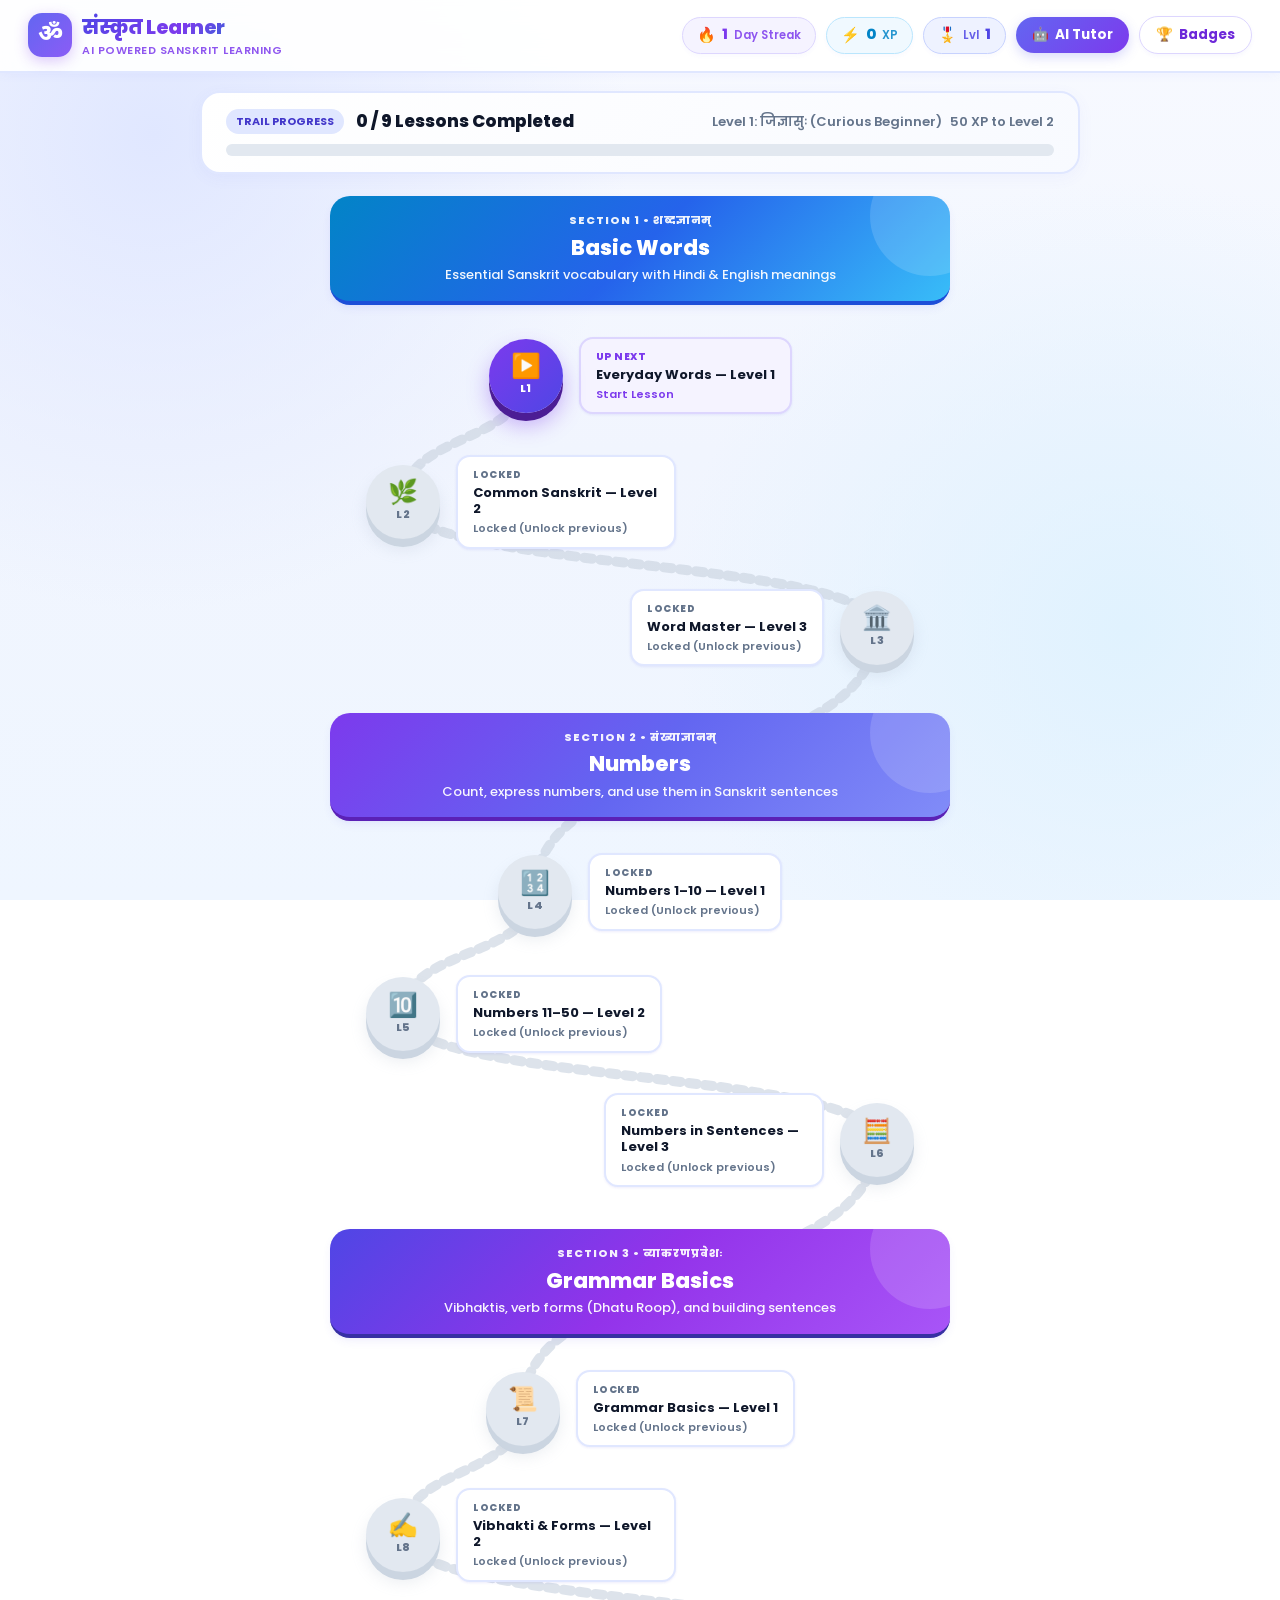
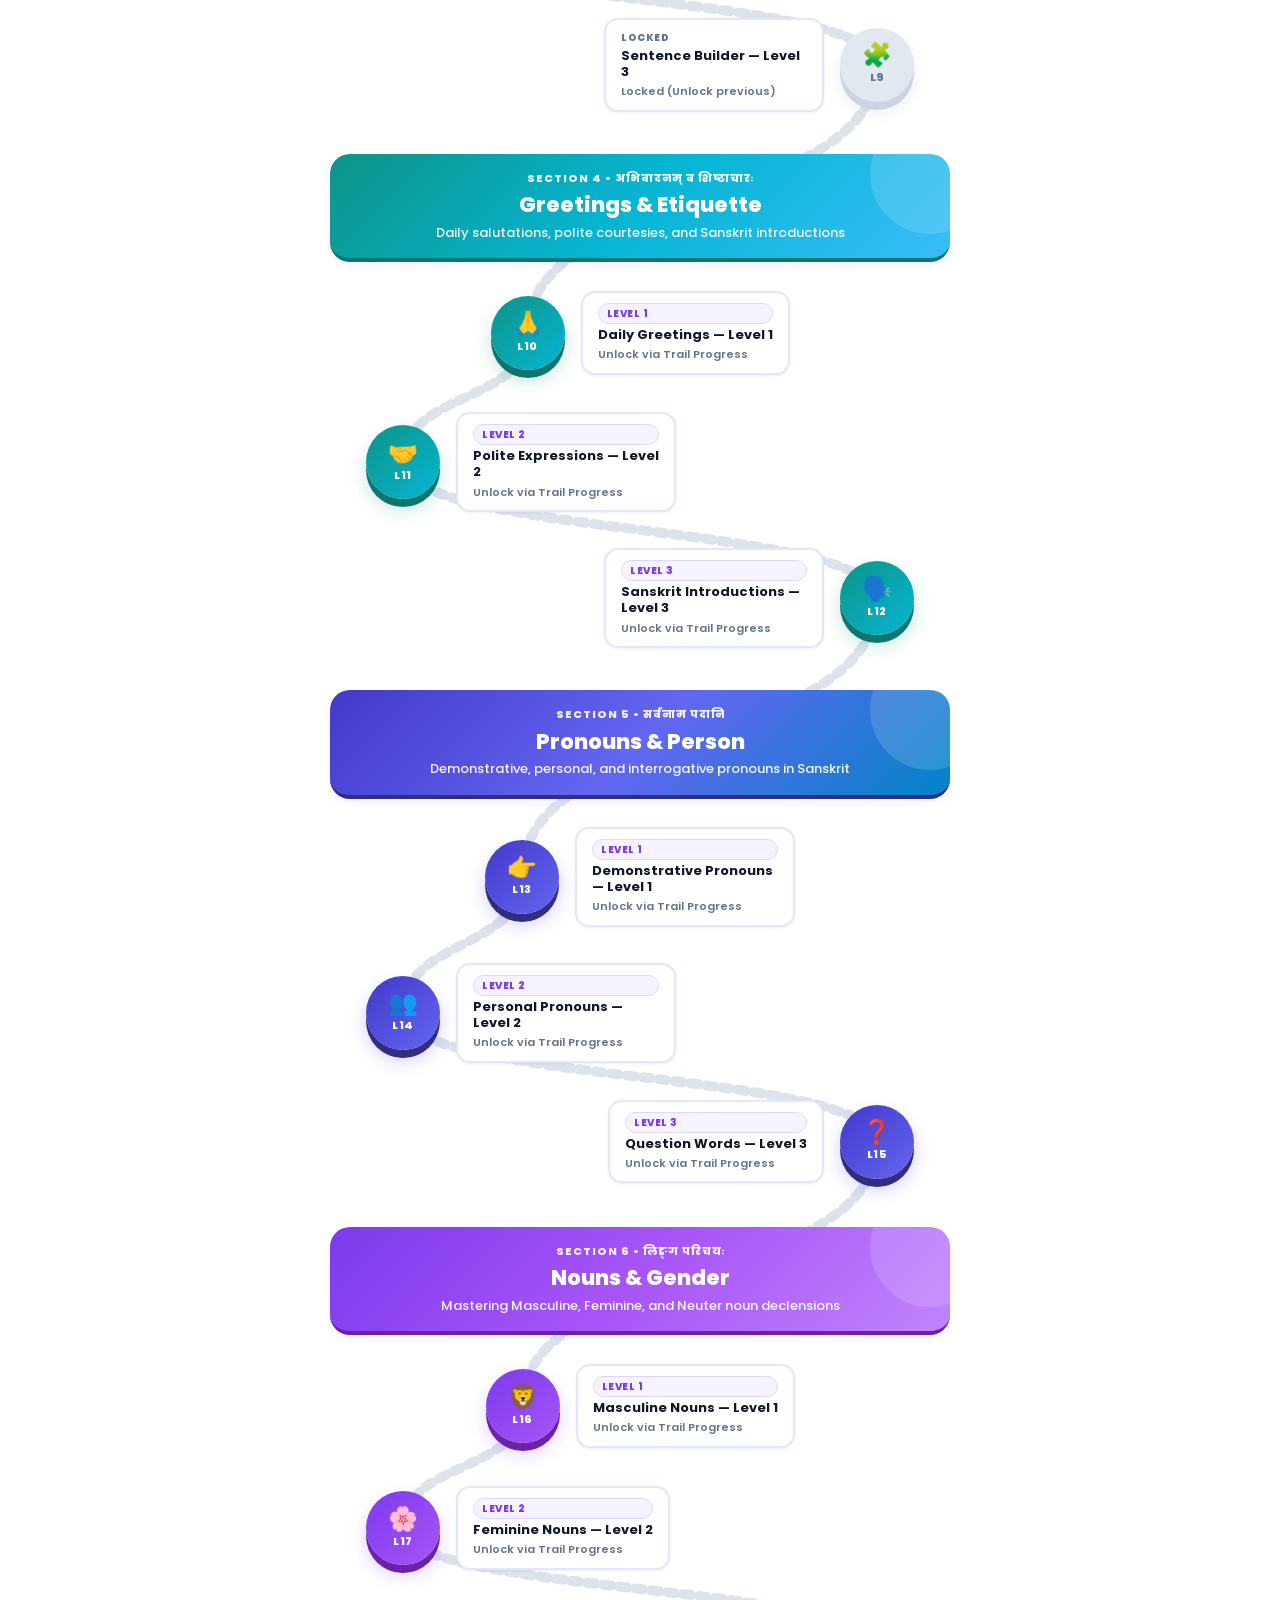
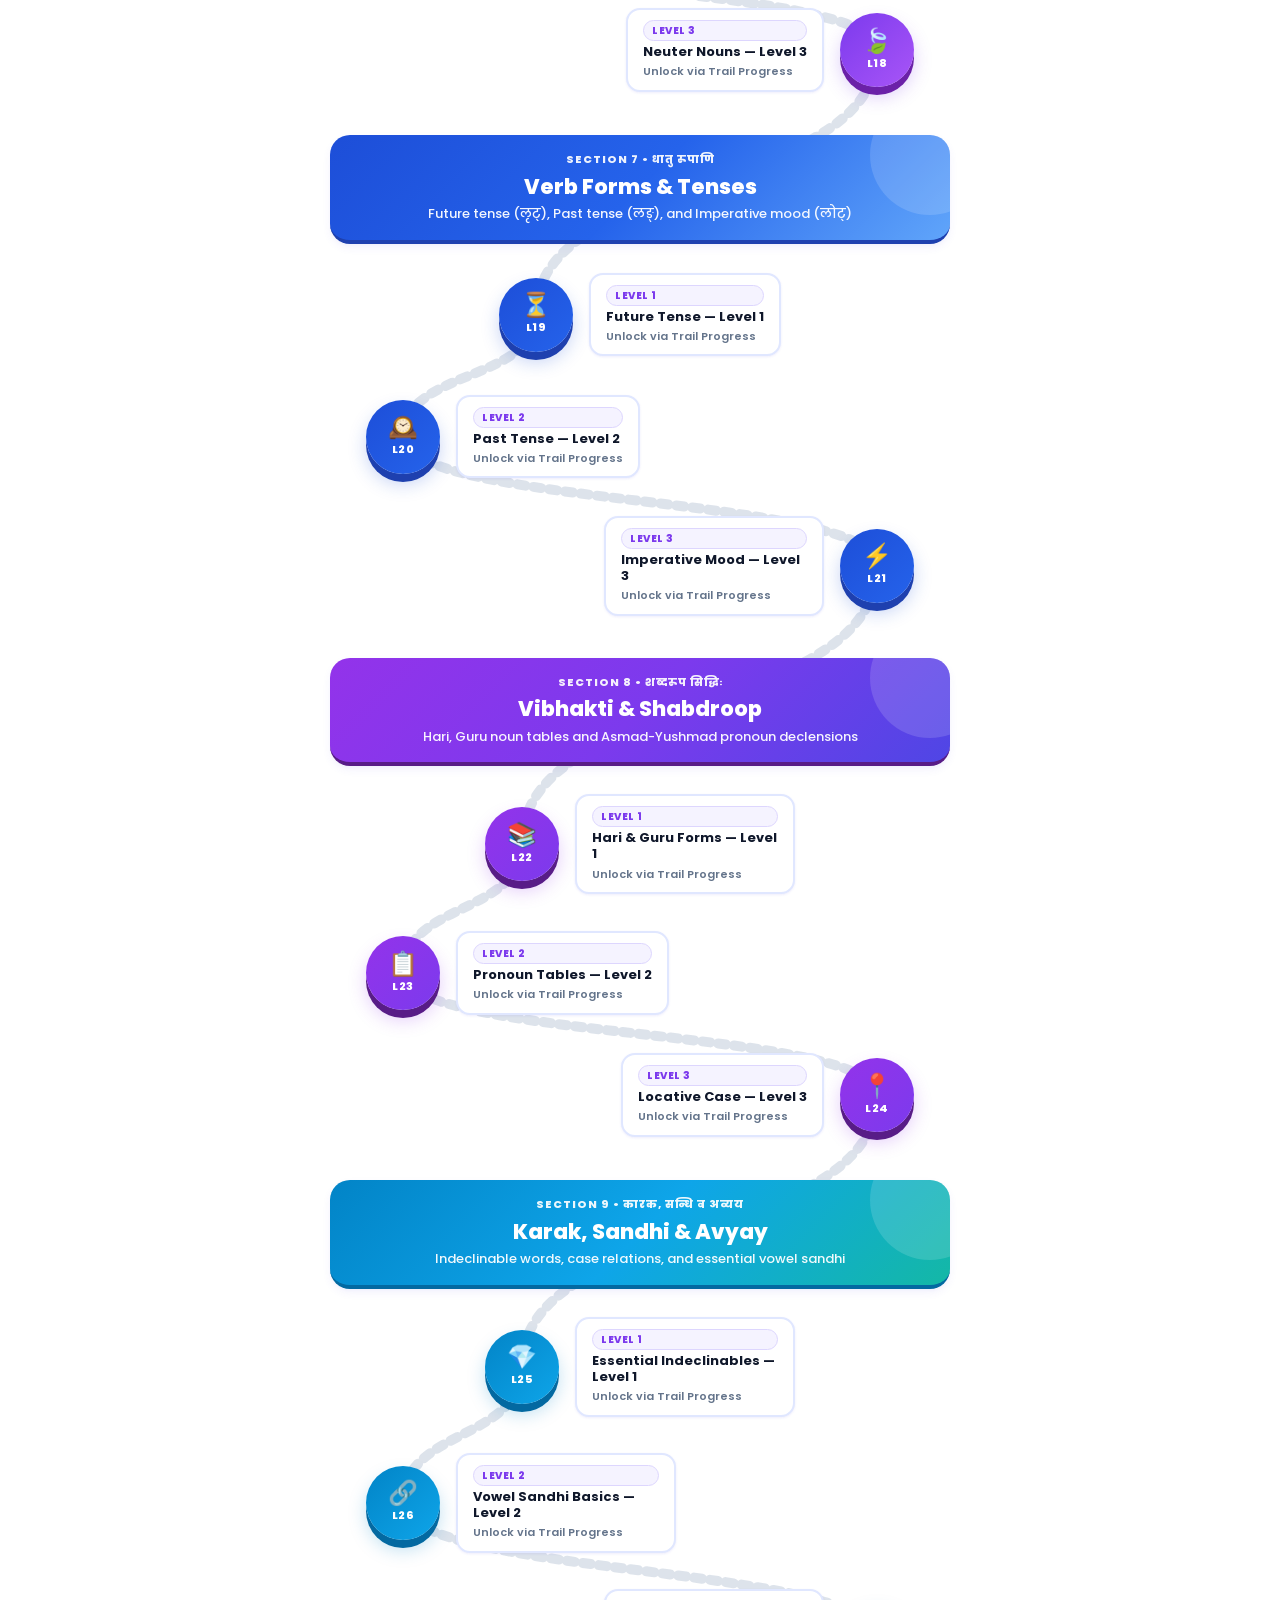
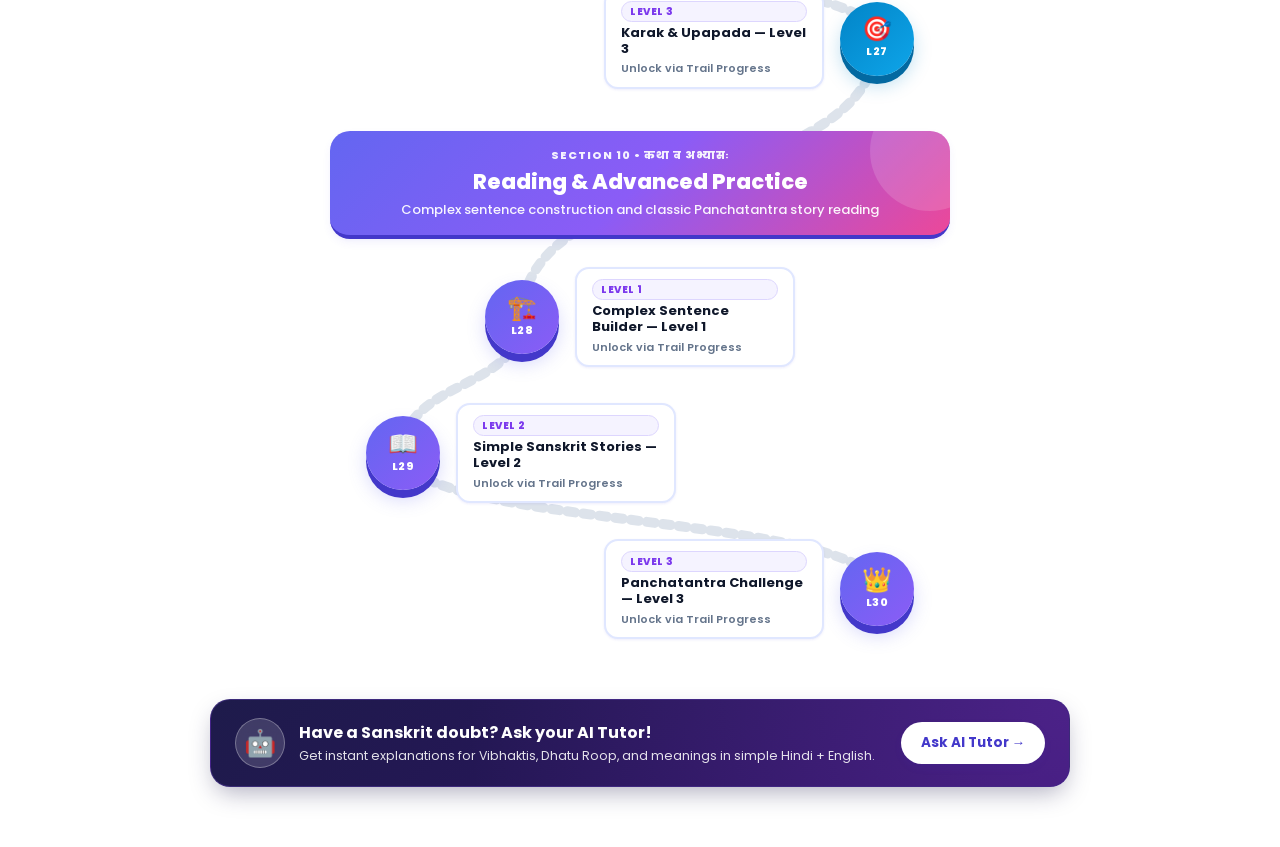
==== index.html @ d95e9ecc "Update print statement to say 'Goodbye World'" ====
<!DOCTYPE html>
<html lang="hi">
<head>
<head>
    <meta charset="UTF-8">
    <meta name="google-site-verification" content="GOOGLE-NE-DIYA-HUA-CODE">
    <title>Sanskrit Learner</title>
</head>
  <meta charset="UTF-8">
  <meta name="viewport" content="width=device-width, initial-scale=1.0">
  <title>संस्कृत Learner | Free Sanskrit Learning Platform</title>
  <!-- Google Fonts: Poppins for modern UI, Noto Sans Devanagari for clean Sanskrit -->
  <link rel="preconnect" href="https://fonts.googleapis.com">
  <link rel="preconnect" href="https://fonts.gstatic.com" crossorigin>
  <link href="https://fonts.googleapis.com/css2?family=Noto+Sans+Devanagari:wght@400;600;700;800&family=Poppins:wght@400;500;600;700;800&display=swap" rel="stylesheet">
  <link rel="stylesheet" href="style.css">
</head>
<body>

  <!-- Top Sticky Navigation Bar -->
  <header class="app-header">
    <div class="header-left">
      <div class="brand-logo">
        <span class="logo-symbol">ॐ</span>
        <div class="brand-text">
          <span class="brand-title">संस्कृत Learner</span>
          <span class="brand-tagline">AI Powered Sanskrit Learning</span>
        </div>
      </div>
    </div>

    <!-- Gamification Quick Stats Bar -->
    <div class="header-stats">
      <div class="stat-pill streak-pill" title="Daily Streak">
        <span class="stat-icon">🔥</span>
        <span class="stat-value" id="streak-val">1</span>
        <span class="stat-label">Day Streak</span>
      </div>

      <div class="stat-pill xp-pill" title="Total Experience Points">
        <span class="stat-icon">⚡</span>
        <span class="stat-value" id="xp-val">0</span>
        <span class="stat-label">XP</span>
      </div>

      <div class="stat-pill level-pill" title="Current Learner Level">
        <span class="stat-icon">🎖️</span>
        <span class="stat-label">Lvl</span>
        <span class="stat-value" id="level-val">1</span>
      </div>

      <button class="nav-btn tutor-btn" id="open-tutor-btn" title="Ask AI Sanskrit Tutor">
        <span class="btn-emoji">🤖</span>
        <span class="btn-text">AI Tutor</span>
      </button>

      <button class="nav-btn badge-btn" id="open-badges-btn" title="View Earned Badges">
        <span class="btn-emoji">🏆</span>
        <span class="btn-text">Badges</span>
      </button>
    </div>
  </header>

  <!-- Overall Progress Banner -->
  <section class="progress-banner-wrap">
    <div class="progress-banner">
      <div class="progress-info">
        <div class="progress-title-wrap">
          <span class="progress-badge">Trail Progress</span>
          <h2 class="progress-headline" id="progress-summary">0 / 9 Lessons Completed</h2>
        </div>
        <div class="level-progress-detail">
          <span id="level-title-txt">Level 1: जिज्ञासुः (Curious Beginner)</span>
          <span id="xp-needed-txt">50 XP to Level 2</span>
        </div>
      </div>
      <div class="progress-bar-bg">
        <div class="progress-bar-fill" id="overall-progress-bar" style="width: 0%;"></div>
      </div>
    </div>
  </section>

  <!-- Main Container: Trail & Floating Cards (30 Lessons across 10 Sections) -->
  <main class="main-content">
    <div class="trail-container" id="trail-container">
      
      <!-- SVG for dynamic curved path connecting the 30 nodes -->
      <svg class="trail-svg" id="trail-svg" xmlns="http://www.w3.org/2000/svg">
        <path id="trail-path-bg" class="trail-path-bg" d=""></path>
        <path id="trail-path-fill" class="trail-path-fill" d=""></path>
      </svg>

      <!-- Unit 1: Basic Words -->
      <div class="unit-section" id="unit-1">
        <div class="unit-banner unit-gradient-1">
          <div class="unit-tag">SECTION 1 • शब्दज्ञानम्</div>
          <h3 class="unit-title">Basic Words</h3>
          <p class="unit-desc">Essential Sanskrit vocabulary with Hindi & English meanings</p>
        </div>
        <div class="unit-nodes-wrap" id="nodes-unit-1">
          <!-- Lesson Nodes 1, 2, 3 rendered by script.js -->
        </div>
      </div>

      <!-- Unit 2: Numbers -->
      <div class="unit-section" id="unit-2">
        <div class="unit-banner unit-gradient-2">
          <div class="unit-tag">SECTION 2 • संख्याज्ञानम्</div>
          <h3 class="unit-title">Numbers</h3>
          <p class="unit-desc">Count, express numbers, and use them in Sanskrit sentences</p>
        </div>
        <div class="unit-nodes-wrap" id="nodes-unit-2">
          <!-- Lesson Nodes 4, 5, 6 rendered by script.js -->
        </div>
      </div>

      <!-- Unit 3: Grammar Basics -->
      <div class="unit-section" id="unit-3">
        <div class="unit-banner unit-gradient-3">
          <div class="unit-tag">SECTION 3 • व्याकरणप्रवेशः</div>
          <h3 class="unit-title">Grammar Basics</h3>
          <p class="unit-desc">Vibhaktis, verb forms (Dhatu Roop), and building sentences</p>
        </div>
        <div class="unit-nodes-wrap" id="nodes-unit-3">
          <!-- Lesson Nodes 7, 8, 9 rendered by script.js -->
        </div>
      </div>

      <!-- Unit 4: Greetings & Etiquette -->
      <div class="unit-section" id="unit-4">
        <div class="unit-banner unit-gradient-4">
          <div class="unit-tag">SECTION 4 • अभिवादनम् व शिष्टाचारः</div>
          <h3 class="unit-title">Greetings & Etiquette</h3>
          <p class="unit-desc">Daily salutations, polite courtesies, and Sanskrit introductions</p>
        </div>
        <div class="unit-nodes-wrap" id="nodes-unit-4">
          <!-- Lesson Nodes 10, 11, 12 rendered by script.js -->
        </div>
      </div>

      <!-- Unit 5: Pronouns & Person -->
      <div class="unit-section" id="unit-5">
        <div class="unit-banner unit-gradient-5">
          <div class="unit-tag">SECTION 5 • सर्वनाम पदानि</div>
          <h3 class="unit-title">Pronouns & Person</h3>
          <p class="unit-desc">Demonstrative, personal, and interrogative pronouns in Sanskrit</p>
        </div>
        <div class="unit-nodes-wrap" id="nodes-unit-5">
          <!-- Lesson Nodes 13, 14, 15 rendered by script.js -->
        </div>
      </div>

      <!-- Unit 6: Nouns & Gender -->
      <div class="unit-section" id="unit-6">
        <div class="unit-banner unit-gradient-6">
          <div class="unit-tag">SECTION 6 • लिङ्ग परिचयः</div>
          <h3 class="unit-title">Nouns & Gender</h3>
          <p class="unit-desc">Mastering Masculine, Feminine, and Neuter noun declensions</p>
        </div>
        <div class="unit-nodes-wrap" id="nodes-unit-6">
          <!-- Lesson Nodes 16, 17, 18 rendered by script.js -->
        </div>
      </div>

      <!-- Unit 7: Verb Forms & Tenses -->
      <div class="unit-section" id="unit-7">
        <div class="unit-banner unit-gradient-7">
          <div class="unit-tag">SECTION 7 • धातु रूपाणि</div>
          <h3 class="unit-title">Verb Forms & Tenses</h3>
          <p class="unit-desc">Future tense (लृट्), Past tense (लङ्), and Imperative mood (लोट्)</p>
        </div>
        <div class="unit-nodes-wrap" id="nodes-unit-7">
          <!-- Lesson Nodes 19, 20, 21 rendered by script.js -->
        </div>
      </div>

      <!-- Unit 8: Vibhakti & Shabdroop -->
      <div class="unit-section" id="unit-8">
        <div class="unit-banner unit-gradient-8">
          <div class="unit-tag">SECTION 8 • शब्दरूप सिद्धिः</div>
          <h3 class="unit-title">Vibhakti & Shabdroop</h3>
          <p class="unit-desc">Hari, Guru noun tables and Asmad-Yushmad pronoun declensions</p>
        </div>
        <div class="unit-nodes-wrap" id="nodes-unit-8">
          <!-- Lesson Nodes 22, 23, 24 rendered by script.js -->
        </div>
      </div>

      <!-- Unit 9: Karak, Sandhi & Avyay -->
      <div class="unit-section" id="unit-9">
        <div class="unit-banner unit-gradient-9">
          <div class="unit-tag">SECTION 9 • कारक, सन्धि व अव्यय</div>
          <h3 class="unit-title">Karak, Sandhi & Avyay</h3>
          <p class="unit-desc">Indeclinable words, case relations, and essential vowel sandhi</p>
        </div>
        <div class="unit-nodes-wrap" id="nodes-unit-9">
          <!-- Lesson Nodes 25, 26, 27 rendered by script.js -->
        </div>
      </div>

      <!-- Unit 10: Reading & Advanced Practice -->
      <div class="unit-section" id="unit-10">
        <div class="unit-banner unit-gradient-10">
          <div class="unit-tag">SECTION 10 • कथा व अभ्यासः</div>
          <h3 class="unit-title">Reading & Advanced Practice</h3>
          <p class="unit-desc">Complex sentence construction and classic Panchatantra story reading</p>
        </div>
        <div class="unit-nodes-wrap" id="nodes-unit-10">
          <!-- Lesson Nodes 28, 29, 30 rendered by script.js -->
        </div>
      </div>

    </div>

    <!-- AI Tutor Teaser Footer Card -->
    <aside class="ai-tutor-banner">
      <div class="ai-banner-left">
        <div class="ai-avatar-badge">🤖</div>
        <div class="ai-banner-content">
          <h4>Have a Sanskrit doubt? Ask your AI Tutor!</h4>
          <p>Get instant explanations for Vibhaktis, Dhatu Roop, and meanings in simple Hindi + English.</p>
        </div>
      </div>
      <button class="ai-ask-cta-btn" id="open-tutor-banner-btn">Ask AI Tutor →</button>
    </aside>
  </main>

  <!-- ======================================================== -->
  <!-- LESSON MODAL (Supports Learn Mode & Test Mode) -->
  <!-- ======================================================== -->
  <div class="modal-overlay" id="lesson-modal" aria-hidden="true">
    <div class="lesson-modal-card">
      
      <!-- Top Modal Header -->
      <div class="lesson-header">
        <button class="close-modal-btn" id="close-lesson-btn" title="Exit Lesson">&times;</button>
        <div class="lesson-header-center">
          <span class="lesson-category-tag" id="lesson-modal-cat">Basic Words</span>
          <h3 class="lesson-modal-title" id="lesson-modal-title">Everyday Words — Level 1</h3>
        </div>
        <div class="lesson-step-indicator" id="lesson-step-indicator">Card 1 / 5</div>
      </div>

      <!-- Modal Progress Bar -->
      <div class="modal-progress-bar-bg">
        <div class="modal-progress-bar-fill" id="modal-step-progress" style="width: 20%;"></div>
      </div>

      <!-- PART 1: LEARN MODE CONTAINER -->
      <div class="mode-view" id="learn-mode-view">
        <div class="learn-badge-pill">📖 PART 1 — LEARN (शब्द बोध)</div>
        
        <div class="learn-card">
          <div class="word-devanagari" id="learn-sanskrit">जलम्</div>
          
          <div class="meaning-grid">
            <div class="meaning-block hindi-block">
              <span class="lang-tag">हिन्दी अर्थ (Hindi)</span>
              <span class="meaning-val" id="learn-hindi">पानी</span>
            </div>
            <div class="meaning-block english-block">
              <span class="lang-tag">English Meaning</span>
              <span class="meaning-val" id="learn-english">Water</span>
            </div>
          </div>

          <div class="explanation-box">
            <span class="box-icon">💡</span>
            <div class="box-text">
              <strong>सरल व्याख्या (Explanation):</strong>
              <p id="learn-explanation">जलम् का अर्थ पानी होता है। (Jalam means water.)</p>
            </div>
          </div>
        </div>

        <div class="learn-actions">
          <button class="primary-btn next-btn" id="next-learn-btn">
            <span>Next Card →</span>
          </button>
        </div>
      </div>

      <!-- PART 2: TEST / QUIZ MODE CONTAINER -->
      <div class="mode-view" id="test-mode-view" style="display: none;">
        <div class="test-badge-pill">✍️ PART 2 — TEST (प्रश्नोत्तरी)</div>
        
        <div class="test-question-card">
          <div class="question-header">
            <span class="question-counter" id="test-question-counter">Question 1 of 5</span>
            <span class="xp-reward-tag">+10 XP</span>
          </div>

          <h3 class="question-text" id="test-question-text">जलम् का अर्थ क्या है?</h3>

          <!-- Options Container: Exactly 4 options A, B, C, D rendered here -->
          <div class="options-grid" id="test-options-container">
            <!-- Rendered by JavaScript dynamically -->
          </div>

          <!-- Feedback notification banner (Correct / Incorrect) -->
          <div class="feedback-banner" id="test-feedback" style="display: none;">
            <div class="feedback-icon" id="feedback-icon">🎉</div>
            <div class="feedback-content">
              <div class="feedback-title" id="feedback-title">उत्तमम्! Correct Answer!</div>
              <div class="feedback-desc" id="feedback-desc">जलम् means पानी (Water).</div>
            </div>
          </div>
        </div>

        <div class="test-actions">
          <button class="primary-btn next-btn" id="next-question-btn" style="display: none;">
            <span>Next Question →</span>
          </button>
        </div>
      </div>

      <!-- LESSON COMPLETE SCREEN -->
      <div class="mode-view" id="complete-mode-view" style="display: none;">
        <div class="complete-celebration">
          <div class="complete-icon">🎉</div>
          <h2 class="complete-title">पाठः सम्पन्नः! (Lesson Complete!)</h2>
          <p class="complete-sub">You have successfully mastered this lesson.</p>

          <div class="results-stats-row">
            <div class="result-stat-card">
              <span class="result-num" id="complete-score-val">5 / 5</span>
              <span class="result-label">Score</span>
            </div>
            <div class="result-stat-card">
              <span class="result-num" id="complete-xp-val">+50 XP</span>
              <span class="result-label">Earned</span>
            </div>
            <div class="result-stat-card">
              <span class="result-num" id="complete-accuracy-val">100%</span>
              <span class="result-label">Accuracy</span>
            </div>
          </div>

          <div class="unlock-alert" id="unlock-alert-box">
            <span class="unlock-icon">🔓</span>
            <span id="unlock-alert-text">Next lesson unlocked on the trail!</span>
          </div>

          <button class="primary-btn continue-trail-btn" id="finish-lesson-btn">
            <span>Continue on Learning Trail →</span>
          </button>
        </div>
      </div>

    </div>
  </div>

  <!-- ======================================================== -->
  <!-- AI SANSKRIT TUTOR CHAT MODAL -->
  <!-- ======================================================== -->
  <div class="modal-overlay" id="tutor-modal" aria-hidden="true">
    <div class="tutor-modal-card">
      <div class="tutor-header">
        <div class="tutor-info">
          <div class="tutor-avatar">🤖</div>
          <div>
            <h3 class="tutor-title">AI Sanskrit Tutor</h3>
            <span class="tutor-status"><span class="status-dot"></span> Online • Demo Mode (Class 9 Sanskrit Guide)</span>
          </div>
        </div>
        <button class="close-modal-btn" id="close-tutor-btn" title="Close AI Tutor">&times;</button>
      </div>

      <!-- Chat History Box -->
      <div class="tutor-chat-body" id="tutor-chat-body">
        <div class="chat-message bot-message">
          <div class="msg-bubble">
            <strong>नमो नमः! 🙏 I am your AI Sanskrit Tutor.</strong><br>
            Have a doubt regarding Sanskrit words, Vibhaktis, Dhatu forms, or Class 9 grammar? Ask me anything below, or click any suggested question!
          </div>
          <span class="msg-time">Just now</span>
        </div>
      </div>

      <!-- Suggested Question Pills -->
      <div class="tutor-suggestions-wrap">
        <span class="suggestions-label">💡 Suggested Questions:</span>
        <div class="suggestions-pills" id="suggestions-container">
          <button class="suggestion-chip">रामः और रामम् में क्या difference है?</button>
          <button class="suggestion-chip">सः और सा का क्या अर्थ है?</button>
          <button class="suggestion-chip">पठति और पठामि में क्या difference है?</button>
          <button class="suggestion-chip">फलम् शब्द के रूप कैसे होते हैं?</button>
          <button class="suggestion-chip">संख्या १ से १० संस्कृत में क्या हैं?</button>
          <button class="suggestion-chip">लट् लकार क्या होता है?</button>
        </div>
      </div>

      <!-- Chat Input Area -->
      <div class="tutor-input-area">
        <input type="text" id="tutor-input" placeholder="Type your Sanskrit question here... (Press Enter to ask)" autocomplete="off">
        <button class="tutor-send-btn" id="tutor-send-btn">Send 🚀</button>
      </div>
    </div>
  </div>

  <!-- ======================================================== -->
  <!-- BADGES & ACHIEVEMENTS MODAL -->
  <!-- ======================================================== -->
  <div class="modal-overlay" id="badges-modal" aria-hidden="true">
    <div class="badges-modal-card">
      <div class="badges-header">
        <div>
          <h3 class="badges-title">🏆 Your Badges & Achievements</h3>
          <p class="badges-subtitle">Unlock badges by completing lessons, gaining XP, and scoring 100%</p>
        </div>
        <button class="close-modal-btn" id="close-badges-btn">&times;</button>
      </div>
      
      <div class="badges-grid" id="badges-grid">
        <!-- Rendered dynamically by script.js -->
      </div>
    </div>
  </div>

  <!-- Notification Toast for Badges & Level-ups -->
  <div class="toast-notification" id="toast-notify">
    <div class="toast-icon" id="toast-icon">🏆</div>
    <div class="toast-content">
      <h5 id="toast-title">Badge Unlocked!</h5>
      <p id="toast-desc">You earned the 'First Step' badge.</p>
    </div>
  </div>

  <!-- JavaScript logic file -->
  <script src="script.js"></script>
</body>
</html>
---- style.css ----
/* ==========================================================================
   Sanskrit Learner - Modern Light Blue, Purple & White Theme
   Polished, Responsive, Student-Friendly Stylesheet
   Optimized for School AI Exhibition Prototype & Zero-Scroll Quiz Experience
   Expanded for 30-Lesson Learning Journey (10 Sections)
   ========================================================================== */

:root {
  /* Primary Theme Palette: Light Blue, Purple & White */
  --primary-purple: #7c3aed;
  --primary-purple-dark: #6d28d9;
  --primary-purple-light: #8b5cf6;
  --primary-indigo: #4f46e5;
  --primary-indigo-dark: #3730a3;
  --primary-blue: #0284c7;
  --primary-blue-dark: #0369a1;
  --primary-sky: #38bdf8;
  --primary-cyan: #06b6d4;
  --primary-lavender: #e0e7ff;
  --primary-lavender-subtle: #f5f3ff;

  --accent-emerald: #10b981;
  --accent-emerald-dark: #059669;
  --accent-rose: #ef4444;
  --accent-rose-dark: #dc2626;

  /* Backgrounds & Canvas */
  --bg-page: #f6f8fe;
  --bg-card: #ffffff;
  --bg-card-subtle: #f8faff;
  --bg-card-lavender: #f5f3ff;
  --bg-card-sky: #f0f9ff;
  
  /* Text */
  --text-main: #0f172a;
  --text-muted: #64748b;
  --text-light: #94a3b8;
  --text-purple: #6d28d9;
  --text-blue: #0284c7;
  
  /* Borders & Shadows */
  --border-light: #e0e7ff;
  --border-medium: #cbd5e1;
  --border-purple: #ddd6fe;
  --border-blue: #bae6fd;
  
  --shadow-sm: 0 1px 3px rgba(79, 70, 229, 0.06), 0 1px 2px rgba(79, 70, 229, 0.04);
  --shadow-md: 0 4px 10px -1px rgba(79, 70, 229, 0.08), 0 2px 5px -2px rgba(79, 70, 229, 0.04);
  --shadow-lg: 0 10px 20px -3px rgba(79, 70, 229, 0.1), 0 4px 8px -4px rgba(79, 70, 229, 0.05);
  --shadow-xl: 0 20px 25px -5px rgba(79, 70, 229, 0.14), 0 8px 10px -6px rgba(79, 70, 229, 0.06);
  --shadow-glow: 0 0 16px rgba(124, 58, 237, 0.25);
  
  --radius-sm: 8px;
  --radius-md: 14px;
  --radius-lg: 20px;
  --radius-full: 9999px;
  
  --font-body: 'Poppins', -apple-system, BlinkMacSystemFont, "Segoe UI", Roboto, sans-serif;
  --font-sanskrit: 'Noto Sans Devanagari', 'Poppins', sans-serif;
}

/* Global Reset & Base */
* {
  box-sizing: border-box;
  margin: 0;
  padding: 0;
  -webkit-tap-highlight-color: transparent;
}

body {
  font-family: var(--font-body);
  background: radial-gradient(circle at 12% 15%, #e0e7ff 0%, transparent 35%),
              radial-gradient(circle at 88% 70%, #e0f2fe 0%, transparent 35%),
              linear-gradient(180deg, #f8faff 0%, #f1f5fe 50%, #eff6ff 100%);
  background-attachment: fixed;
  color: var(--text-main);
  line-height: 1.5;
  min-height: 100vh;
  display: flex;
  flex-direction: column;
  overflow-x: hidden;
}

/* --------------------------------------------------------------------------
   Header & Gamification Stats
   -------------------------------------------------------------------------- */
.app-header {
  position: sticky;
  top: 0;
  z-index: 50;
  background: rgba(255, 255, 255, 0.92);
  backdrop-filter: blur(14px);
  border-bottom: 2px solid var(--border-light);
  display: flex;
  align-items: center;
  justify-content: space-between;
  padding: 12px 28px;
  box-shadow: 0 2px 10px rgba(99, 102, 241, 0.05);
}

.header-left {
  display: flex;
  align-items: center;
  gap: 12px;
}

.brand-logo {
  display: flex;
  align-items: center;
  gap: 10px;
  cursor: pointer;
  text-decoration: none;
}

.logo-symbol {
  font-family: var(--font-sanskrit);
  background: linear-gradient(135deg, #6366f1, #8b5cf6);
  color: #ffffff;
  width: 44px;
  height: 44px;
  border-radius: var(--radius-md);
  display: flex;
  align-items: center;
  justify-content: center;
  font-size: 24px;
  font-weight: 800;
  box-shadow: 0 4px 14px rgba(124, 58, 237, 0.28);
}

.brand-text {
  display: flex;
  flex-direction: column;
}

.brand-title {
  font-size: 20px;
  font-weight: 800;
  background: linear-gradient(135deg, #4f46e5, #7c3aed, #0284c7);
  -webkit-background-clip: text;
  -webkit-text-fill-color: transparent;
  letter-spacing: -0.5px;
}

.brand-tagline {
  font-size: 11px;
  font-weight: 600;
  color: var(--primary-purple);
  text-transform: uppercase;
  letter-spacing: 0.5px;
  opacity: 0.85;
}

/* Header Stat Pills */
.header-stats {
  display: flex;
  align-items: center;
  gap: 10px;
}

.stat-pill {
  display: flex;
  align-items: center;
  gap: 6px;
  padding: 6px 14px;
  background: #ffffff;
  border: 1.5px solid var(--border-light);
  border-radius: var(--radius-full);
  font-size: 13.5px;
  font-weight: 700;
  box-shadow: 0 2px 4px rgba(99, 102, 241, 0.04);
  transition: all 0.2s ease;
}

.stat-pill:hover {
  transform: translateY(-1px);
  box-shadow: var(--shadow-sm);
}

.streak-pill {
  color: #7c3aed;
  border-color: #ddd6fe;
  background: #f5f3ff;
}

.xp-pill {
  color: #0284c7;
  border-color: #bae6fd;
  background: #f0f9ff;
}

.level-pill {
  color: #4f46e5;
  border-color: #c7d2fe;
  background: #eef2ff;
}

.stat-icon {
  font-size: 15px;
}

.stat-value {
  font-size: 14.5px;
  font-weight: 800;
}

.stat-label {
  font-size: 11.5px;
  font-weight: 600;
  opacity: 0.85;
}

/* Header Buttons */
.nav-btn {
  display: flex;
  align-items: center;
  gap: 6px;
  padding: 8px 16px;
  font-family: var(--font-body);
  font-size: 13.5px;
  font-weight: 700;
  border-radius: var(--radius-full);
  cursor: pointer;
  border: none;
  transition: all 0.2s ease;
}

.tutor-btn {
  background: linear-gradient(135deg, #6366f1, #7c3aed);
  color: #ffffff;
  box-shadow: 0 4px 12px rgba(99, 102, 241, 0.25);
}

.tutor-btn:hover {
  transform: translateY(-2px);
  box-shadow: 0 6px 16px rgba(99, 102, 241, 0.35);
}

.badge-btn {
  background: #ffffff;
  color: #6d28d9;
  border: 1.5px solid #ddd6fe;
  box-shadow: 0 2px 4px rgba(99, 102, 241, 0.05);
}

.badge-btn:hover {
  background: #f5f3ff;
  transform: translateY(-1px);
}

/* --------------------------------------------------------------------------
   Progress Overview Banner
   -------------------------------------------------------------------------- */
.progress-banner-wrap {
  width: 100%;
  max-width: 920px;
  margin: 18px auto 0;
  padding: 0 20px;
}

.progress-banner {
  background: linear-gradient(135deg, #ffffff, #f8faff);
  border: 2px solid var(--border-light);
  border-radius: var(--radius-lg);
  padding: 16px 24px;
  box-shadow: 0 4px 16px rgba(99, 102, 241, 0.05);
  display: flex;
  flex-direction: column;
  gap: 10px;
}

.progress-info {
  display: flex;
  align-items: center;
  justify-content: space-between;
  flex-wrap: wrap;
  gap: 10px;
}

.progress-title-wrap {
  display: flex;
  align-items: center;
  gap: 12px;
}

.progress-badge {
  font-size: 11px;
  font-weight: 700;
  text-transform: uppercase;
  background: #e0e7ff;
  color: #4338ca;
  padding: 4px 10px;
  border-radius: var(--radius-full);
}

.progress-headline {
  font-size: 17px;
  font-weight: 800;
  color: var(--text-main);
}

.level-progress-detail {
  font-size: 13px;
  font-weight: 600;
  color: var(--text-muted);
  display: flex;
  align-items: center;
  gap: 8px;
}

.progress-bar-bg {
  width: 100%;
  height: 12px;
  background: #e2e8f0;
  border-radius: var(--radius-full);
  overflow: hidden;
  position: relative;
}

.progress-bar-fill {
  height: 100%;
  width: 0%;
  background: linear-gradient(90deg, #38bdf8, #6366f1, #8b5cf6);
  border-radius: var(--radius-full);
  transition: width 0.6s cubic-bezier(0.4, 0, 0.2, 1);
  box-shadow: 0 0 10px rgba(99, 102, 241, 0.35);
}

/* --------------------------------------------------------------------------
   Main Layout & Learning Trail (30 Lessons across 10 Sections)
   -------------------------------------------------------------------------- */
.main-content {
  flex: 1;
  width: 100%;
  max-width: 900px;
  margin: 0 auto;
  padding: 16px 20px 60px;
  position: relative;
}

.trail-container {
  position: relative;
  display: flex;
  flex-direction: column;
  gap: 36px;
  padding-bottom: 24px;
}

/* SVG curved trail overlay */
.trail-svg {
  position: absolute;
  top: 0;
  left: 0;
  width: 100%;
  height: 100%;
  pointer-events: none;
  z-index: 1;
}

.trail-path-bg {
  fill: none;
  stroke: #cbd5e1;
  stroke-width: 10;
  stroke-linecap: round;
  stroke-linejoin: round;
  stroke-dasharray: 8 8;
  opacity: 0.65;
}

.trail-path-fill {
  fill: none;
  stroke: #7c3aed;
  stroke-width: 9;
  stroke-linecap: round;
  stroke-linejoin: round;
  transition: stroke-dashoffset 0.8s ease;
  box-shadow: 0 0 12px rgba(124, 58, 237, 0.3);
}

/* Unit Sections */
.unit-section {
  position: relative;
  z-index: 2;
  display: flex;
  flex-direction: column;
  align-items: center;
  margin-top: 6px;
}

.unit-banner {
  width: 100%;
  max-width: 620px;
  padding: 16px 24px;
  border-radius: var(--radius-lg);
  color: #ffffff;
  box-shadow: var(--shadow-md);
  margin-bottom: 28px;
  text-align: center;
  position: relative;
  overflow: hidden;
}

.unit-banner::after {
  content: '';
  position: absolute;
  top: -40px;
  right: -40px;
  width: 120px;
  height: 120px;
  background: rgba(255, 255, 255, 0.14);
  border-radius: 50%;
}

/* 10 Distinct, Beautiful Section Banner Gradients */
/* Section 1: Radiant Cyan / Light Blue */
.unit-gradient-1 {
  background: linear-gradient(135deg, #0284c7, #2563eb, #38bdf8);
  border-bottom: 4px solid #1d4ed8;
}

/* Section 2: Royal Purple / Indigo */
.unit-gradient-2 {
  background: linear-gradient(135deg, #7c3aed, #6366f1, #818cf8);
  border-bottom: 4px solid #5b21b6;
}

/* Section 3: Deep Violet / Amethyst */
.unit-gradient-3 {
  background: linear-gradient(135deg, #4f46e5, #9333ea, #a855f7);
  border-bottom: 4px solid #3730a3;
}

/* Section 4: Teal / Cyan (Greetings & Etiquette) */
.unit-gradient-4 {
  background: linear-gradient(135deg, #0d9488, #06b6d4, #38bdf8);
  border-bottom: 4px solid #0f766e;
}

/* Section 5: Indigo / Blue (Pronouns & Person) */
.unit-gradient-5 {
  background: linear-gradient(135deg, #4338ca, #6366f1, #0284c7);
  border-bottom: 4px solid #312e81;
}

/* Section 6: Amethyst Purple (Nouns & Gender) */
.unit-gradient-6 {
  background: linear-gradient(135deg, #7c3aed, #a855f7, #c084fc);
  border-bottom: 4px solid #6b21a8;
}

/* Section 7: Royal Sky Blue (Verb Forms & Tenses) */
.unit-gradient-7 {
  background: linear-gradient(135deg, #1d4ed8, #2563eb, #60a5fa);
  border-bottom: 4px solid #1e40af;
}

/* Section 8: Plum Violet (Vibhakti & Shabdroop) */
.unit-gradient-8 {
  background: linear-gradient(135deg, #9333ea, #7c3aed, #4f46e5);
  border-bottom: 4px solid #581c87;
}

/* Section 9: Ocean Cyan (Karak, Sandhi & Avyay) */
.unit-gradient-9 {
  background: linear-gradient(135deg, #0284c7, #0ea5e9, #14b8a6);
  border-bottom: 4px solid #0369a1;
}

/* Section 10: Sunset Violet-Rose (Reading & Advanced Practice) */
.unit-gradient-10 {
  background: linear-gradient(135deg, #6366f1, #8b5cf6, #ec4899);
  border-bottom: 4px solid #4338ca;
}

.unit-tag {
  font-size: 11px;
  font-weight: 800;
  text-transform: uppercase;
  letter-spacing: 1px;
  opacity: 0.92;
  margin-bottom: 3px;
  display: flex;
  align-items: center;
  justify-content: center;
  flex-wrap: wrap;
  gap: 6px;
}

.unit-title {
  font-size: 21px;
  font-weight: 800;
  margin-bottom: 2px;
}

.unit-desc {
  font-size: 13px;
  font-weight: 500;
  opacity: 0.94;
}

/* Unit Nodes Wrap: holds 3 nodes in a winding zigzag */
.unit-nodes-wrap {
  width: 100%;
  display: flex;
  flex-direction: column;
  gap: 36px;
  align-items: center;
  position: relative;
}

/* Lesson Row / Item on the Trail */
.trail-node-row {
  width: 100%;
  max-width: 620px;
  display: flex;
  align-items: center;
  position: relative;
  min-height: 86px;
}

/* Positioning along the curved winding trail: Left, Center, Right */
.trail-node-row.pos-left {
  justify-content: flex-start;
  padding-left: 36px;
}

.trail-node-row.pos-center {
  justify-content: center;
}

.trail-node-row.pos-right {
  justify-content: flex-end;
  padding-right: 36px;
}

/* Node Wrap & Circular Button */
.node-interactive-wrap {
  display: flex;
  align-items: center;
  gap: 16px;
  position: relative;
  z-index: 10;
}

/* When on the right side, flip card to left of circle */
.trail-node-row.pos-right .node-interactive-wrap {
  flex-direction: row-reverse;
}

/* Circular Node Button (Duolingo Style 3D Button) */
.node-circle-btn {
  width: 74px;
  height: 74px;
  border-radius: 50%;
  border: none;
  cursor: pointer;
  display: flex;
  flex-direction: column;
  align-items: center;
  justify-content: center;
  font-family: var(--font-body);
  position: relative;
  transition: all 0.15s ease;
  user-select: none;
}

.node-circle-btn:active {
  transform: translateY(4px) !important;
}

/* Current / Active Node State (Purple / Blue Gradient with Pulsing Glow) */
.node-circle-btn.state-current {
  background: linear-gradient(135deg, #7c3aed, #4f46e5);
  box-shadow: 0 8px 0 #4c1d95, 0 12px 22px rgba(124, 58, 237, 0.4);
  color: #ffffff;
  animation: pulse-ring 2s infinite;
}

@keyframes pulse-ring {
  0% {
    box-shadow: 0 8px 0 #4c1d95, 0 0 0 0 rgba(124, 58, 237, 0.5);
  }
  70% {
    box-shadow: 0 8px 0 #4c1d95, 0 0 0 16px rgba(124, 58, 237, 0);
  }
  100% {
    box-shadow: 0 8px 0 #4c1d95, 0 0 0 0 rgba(124, 58, 237, 0);
  }
}

/* Completed Node State (Emerald) */
.node-circle-btn.state-completed {
  background: linear-gradient(135deg, #10b981, #059669);
  box-shadow: 0 8px 0 #047857, 0 10px 16px rgba(16, 185, 129, 0.3);
  color: #ffffff;
}

.node-circle-btn.state-completed:hover {
  transform: translateY(-2px);
  box-shadow: 0 10px 0 #047857, 0 12px 18px rgba(16, 185, 129, 0.4);
}

/* Locked Node State (Core uncompleted lessons 2-9 before reaching them) */
.node-circle-btn.state-locked {
  background: #e2e8f0;
  box-shadow: 0 8px 0 #cbd5e1, 0 10px 16px rgba(148, 163, 184, 0.2);
  color: #64748b;
  cursor: pointer;
}
.node-circle-btn.state-locked:hover {
  transform: translateY(-2px);
  box-shadow: 0 10px 0 #cbd5e1, 0 12px 18px rgba(148, 163, 184, 0.3);
}

.state-locked + .node-info-card {
  border-color: var(--border-light);
  background: #ffffff;
}
.state-locked + .node-info-card .node-card-badge {
  color: var(--text-muted);
}
.state-locked + .node-info-card .node-card-status {
  color: var(--text-muted);
}

/* Normal Vibrant Curriculum Node 3D Buttons (Units 1 to 10) */
.node-circle-btn.state-curriculum {
  cursor: pointer;
  transition: all 0.15s ease;
  color: #ffffff;
}

.node-circle-btn.state-curriculum:hover {
  transform: translateY(-2px);
  filter: brightness(1.08);
}

.node-circle-btn.unit-node-1 {
  background: linear-gradient(135deg, #0284c7, #2563eb);
  box-shadow: 0 8px 0 #1d4ed8, 0 10px 18px rgba(37, 99, 235, 0.25);
}
.node-circle-btn.unit-node-2 {
  background: linear-gradient(135deg, #7c3aed, #6366f1);
  box-shadow: 0 8px 0 #5b21b6, 0 10px 18px rgba(124, 58, 237, 0.25);
}
.node-circle-btn.unit-node-3 {
  background: linear-gradient(135deg, #4f46e5, #9333ea);
  box-shadow: 0 8px 0 #3730a3, 0 10px 18px rgba(79, 70, 229, 0.25);
}
.node-circle-btn.unit-node-4 {
  background: linear-gradient(135deg, #0d9488, #06b6d4);
  box-shadow: 0 8px 0 #0f766e, 0 10px 18px rgba(13, 148, 136, 0.25);
}
.node-circle-btn.unit-node-5 {
  background: linear-gradient(135deg, #4338ca, #6366f1);
  box-shadow: 0 8px 0 #312e81, 0 10px 18px rgba(67, 56, 202, 0.25);
}
.node-circle-btn.unit-node-6 {
  background: linear-gradient(135deg, #7c3aed, #a855f7);
  box-shadow: 0 8px 0 #6b21a8, 0 10px 18px rgba(124, 58, 237, 0.25);
}
.node-circle-btn.unit-node-7 {
  background: linear-gradient(135deg, #1d4ed8, #2563eb);
  box-shadow: 0 8px 0 #1e40af, 0 10px 18px rgba(29, 78, 216, 0.25);
}
.node-circle-btn.unit-node-8 {
  background: linear-gradient(135deg, #9333ea, #7c3aed);
  box-shadow: 0 8px 0 #581c87, 0 10px 18px rgba(147, 51, 234, 0.25);
}
.node-circle-btn.unit-node-9 {
  background: linear-gradient(135deg, #0284c7, #0ea5e9);
  box-shadow: 0 8px 0 #0369a1, 0 10px 18px rgba(2, 132, 199, 0.25);
}
.node-circle-btn.unit-node-10 {
  background: linear-gradient(135deg, #6366f1, #8b5cf6);
  box-shadow: 0 8px 0 #4338ca, 0 10px 18px rgba(99, 102, 241, 0.25);
}

.node-icon {
  font-size: 24px;
  line-height: 1;
}

.node-number-tag {
  font-size: 11px;
  font-weight: 800;
  margin-top: 2px;
  text-transform: uppercase;
  letter-spacing: 0.5px;
}

/* Side Info Card next to each node */
.node-info-card {
  background: #ffffff;
  border: 2px solid var(--border-light);
  border-radius: var(--radius-md);
  padding: 10px 15px;
  box-shadow: var(--shadow-sm);
  display: flex;
  flex-direction: column;
  gap: 3px;
  min-width: 170px;
  max-width: 220px;
  transition: all 0.2s ease;
}

.node-info-card:hover {
  box-shadow: var(--shadow-md);
  border-color: var(--border-purple);
}

.node-card-badge {
  font-size: 10px;
  font-weight: 800;
  text-transform: uppercase;
  letter-spacing: 0.5px;
}

.node-card-title {
  font-size: 13px;
  font-weight: 700;
  color: var(--text-main);
  line-height: 1.25;
}

.node-card-status {
  font-size: 11px;
  font-weight: 600;
}

/* Card coloring based on status */
.state-current + .node-info-card {
  border-color: #ddd6fe;
  background: #f5f3ff;
}
.state-current + .node-info-card .node-card-badge {
  color: #7c3aed;
}
.state-current + .node-info-card .node-card-status {
  color: #7c3aed;
}

.state-completed + .node-info-card {
  border-color: #bbf7d0;
  background: #f0fdf4;
}
.state-completed + .node-info-card .node-card-badge {
  color: #059669;
}
.state-completed + .node-info-card .node-card-status {
  color: #059669;
}

/* Curriculum Normal Side Cards */
.state-curriculum + .node-info-card {
  background: #ffffff;
  border: 2px solid var(--border-light);
}
.state-curriculum + .node-info-card:hover {
  border-color: var(--border-purple);
  box-shadow: var(--shadow-md);
}
.state-curriculum + .node-info-card .node-card-badge {
  color: var(--primary-purple);
  background: var(--bg-card-lavender);
  border: 1px solid var(--border-purple);
  padding: 2px 8px;
  border-radius: var(--radius-full);
  display: inline-block;
}
.state-curriculum + .node-info-card .node-card-status {
  color: var(--text-muted);
}

/* --------------------------------------------------------------------------
   AI Tutor Teaser Banner
   -------------------------------------------------------------------------- */
.ai-tutor-banner {
  margin-top: 36px;
  background: linear-gradient(135deg, #1e1b4b, #2e1065);
  border-radius: var(--radius-lg);
  padding: 18px 24px;
  color: #ffffff;
  display: flex;
  align-items: center;
  justify-content: space-between;
  gap: 18px;
  box-shadow: 0 10px 25px -5px rgba(30, 27, 75, 0.35);
  border: 1px solid rgba(139, 92, 246, 0.25);
  position: relative;
  overflow: hidden;
}

.ai-tutor-banner::before {
  content: '';
  position: absolute;
  top: 0;
  right: 0;
  bottom: 0;
  left: 0;
  background: radial-gradient(circle at top right, rgba(168, 85, 247, 0.25), transparent 70%);
  pointer-events: none;
}

.ai-banner-left {
  display: flex;
  align-items: center;
  gap: 14px;
  z-index: 2;
}

.ai-avatar-badge {
  width: 50px;
  height: 50px;
  border-radius: 50%;
  background: rgba(255, 255, 255, 0.15);
  backdrop-filter: blur(8px);
  display: flex;
  align-items: center;
  justify-content: center;
  font-size: 26px;
  border: 1.5px solid rgba(255, 255, 255, 0.3);
}

.ai-banner-content h4 {
  font-size: 16px;
  font-weight: 700;
  margin-bottom: 2px;
}

.ai-banner-content p {
  font-size: 12.5px;
  opacity: 0.88;
}

.ai-ask-cta-btn {
  background: #ffffff;
  color: #4338ca;
  font-family: var(--font-body);
  font-size: 13.5px;
  font-weight: 700;
  padding: 11px 20px;
  border-radius: var(--radius-full);
  border: none;
  cursor: pointer;
  white-space: nowrap;
  box-shadow: var(--shadow-md);
  transition: all 0.2s ease;
  z-index: 2;
}

.ai-ask-cta-btn:hover {
  background: #e0e7ff;
  color: #312e81;
  transform: translateY(-2px);
  box-shadow: var(--shadow-lg);
}

/* --------------------------------------------------------------------------
   Modal Overlays (Lesson, AI Tutor, Badges)
   -------------------------------------------------------------------------- */
.modal-overlay {
  position: fixed;
  inset: 0;
  background: rgba(15, 23, 42, 0.6);
  backdrop-filter: blur(6px);
  display: none;
  align-items: center;
  justify-content: center;
  z-index: 100;
  padding: 16px;
  animation: fadeIn 0.2s ease forwards;
}

.modal-overlay.active {
  display: flex;
}

@keyframes fadeIn {
  from { opacity: 0; }
  to { opacity: 1; }
}

.close-modal-btn {
  background: #f1f5f9;
  border: none;
  color: var(--text-muted);
  width: 34px;
  height: 34px;
  border-radius: 50%;
  font-size: 20px;
  display: flex;
  align-items: center;
  justify-content: center;
  cursor: pointer;
  transition: all 0.15s ease;
}

.close-modal-btn:hover {
  background: #e2e8f0;
  color: var(--text-main);
  transform: scale(1.05);
}

/* --------------------------------------------------------------------------
   Lesson Modal Card (Optimized Height, Compact & Zero-Scroll)
   -------------------------------------------------------------------------- */
.lesson-modal-card {
  background: #ffffff;
  width: 100%;
  max-width: 610px;
  border-radius: var(--radius-lg);
  box-shadow: 0 20px 35px -10px rgba(79, 70, 229, 0.2), 0 0 0 1px rgba(99, 102, 241, 0.08);
  overflow: hidden;
  display: flex;
  flex-direction: column;
  max-height: 94vh;
  animation: slideUp 0.25s cubic-bezier(0.16, 1, 0.3, 1) forwards;
}

@keyframes slideUp {
  from { transform: translateY(16px) scale(0.98); opacity: 0; }
  to { transform: translateY(0) scale(1); opacity: 1; }
}

.lesson-header {
  padding: 13px 18px;
  display: flex;
  align-items: center;
  justify-content: space-between;
  border-bottom: 1.5px solid var(--border-light);
  gap: 12px;
  flex-shrink: 0;
}

.lesson-header-center {
  text-align: center;
  flex: 1;
}

.lesson-category-tag {
  font-size: 11px;
  font-weight: 700;
  text-transform: uppercase;
  color: var(--primary-purple);
  letter-spacing: 0.5px;
}

.lesson-modal-title {
  font-size: 15.5px;
  font-weight: 800;
  color: var(--text-main);
  line-height: 1.2;
}

.lesson-step-indicator {
  font-size: 11.5px;
  font-weight: 700;
  color: var(--text-purple);
  background: var(--bg-card-lavender);
  padding: 4px 10px;
  border-radius: var(--radius-full);
}

.modal-progress-bar-bg {
  width: 100%;
  height: 6px;
  background: #e2e8f0;
  overflow: hidden;
  flex-shrink: 0;
}

.modal-progress-bar-fill {
  height: 100%;
  background: linear-gradient(90deg, #38bdf8, #6366f1, #8b5cf6);
  transition: width 0.4s ease;
}

/* Mode View Containers inside Lesson Modal */
.mode-view {
  padding: 18px 22px;
  overflow-y: auto;
  display: flex;
  flex-direction: column;
  gap: 14px;
}

/* Learn Mode Card */
.learn-badge-pill, .test-badge-pill {
  align-self: center;
  font-size: 11px;
  font-weight: 800;
  padding: 4px 12px;
  border-radius: var(--radius-full);
  letter-spacing: 0.5px;
}

.learn-badge-pill {
  background: #f5f3ff;
  color: #6d28d9;
  border: 1px solid #ddd6fe;
}

.test-badge-pill {
  background: #e0e7ff;
  color: #4338ca;
  border: 1px solid #c7d2fe;
}

.learn-card {
  background: #ffffff;
  border: 2px solid var(--border-light);
  border-radius: var(--radius-md);
  padding: 22px 20px;
  text-align: center;
  display: flex;
  flex-direction: column;
  gap: 16px;
  box-shadow: 0 4px 12px rgba(99, 102, 241, 0.04);
}

.word-devanagari {
  font-family: var(--font-sanskrit);
  font-size: 42px;
  font-weight: 800;
  color: var(--primary-indigo-dark);
  letter-spacing: 1px;
  text-shadow: 0 2px 4px rgba(79, 70, 229, 0.1);
}

.meaning-grid {
  display: grid;
  grid-template-columns: 1fr 1fr;
  gap: 12px;
  text-align: left;
}

.meaning-block {
  padding: 12px 16px;
  border-radius: var(--radius-md);
  display: flex;
  flex-direction: column;
  gap: 3px;
}

.hindi-block {
  background: #f5f3ff;
  border: 1.5px solid #ddd6fe;
}

.english-block {
  background: #f0f9ff;
  border: 1.5px solid #bae6fd;
}

.lang-tag {
  font-size: 10.5px;
  font-weight: 700;
  text-transform: uppercase;
  color: var(--text-muted);
}

.meaning-val {
  font-size: 17px;
  font-weight: 800;
  color: var(--text-main);
}

.explanation-box {
  background: #f8faff;
  border: 1.5px solid var(--border-light);
  border-radius: var(--radius-md);
  padding: 12px 16px;
  text-align: left;
  display: flex;
  align-items: flex-start;
  gap: 10px;
}

.explanation-box .box-icon {
  font-size: 20px;
  line-height: 1;
}

.explanation-box .box-text {
  font-size: 13px;
  color: var(--text-main);
  line-height: 1.45;
}

.explanation-box strong {
  color: var(--text-purple);
  display: block;
  font-size: 11px;
  text-transform: uppercase;
  margin-bottom: 2px;
}

/* Primary Action Buttons */
.primary-btn {
  background: linear-gradient(135deg, #6366f1, #7c3aed);
  color: #ffffff;
  border: none;
  font-family: var(--font-body);
  font-size: 15px;
  font-weight: 700;
  padding: 11px 22px;
  border-radius: var(--radius-md);
  cursor: pointer;
  box-shadow: 0 4px 0 #4c1d95, 0 6px 12px rgba(124, 58, 237, 0.25);
  display: flex;
  align-items: center;
  justify-content: center;
  gap: 8px;
  transition: all 0.15s ease;
  width: 100%;
}

.primary-btn:hover {
  transform: translateY(-1px);
  box-shadow: 0 5px 0 #4c1d95, 0 8px 14px rgba(124, 58, 237, 0.3);
}

.primary-btn:active {
  transform: translateY(2px);
  box-shadow: 0 1px 0 #4c1d95;
}

/* --------------------------------------------------------------------------
   PART 2: Quiz / Test Mode (Zero-Scroll Compact Layout)
   -------------------------------------------------------------------------- */
#test-mode-view {
  padding: 14px 20px;
  gap: 10px;
}

.test-question-card {
  display: flex;
  flex-direction: column;
  gap: 10px;
}

.question-header {
  display: flex;
  align-items: center;
  justify-content: space-between;
  padding: 0 2px;
}

.question-counter {
  font-size: 11px;
  font-weight: 800;
  color: var(--text-muted);
  text-transform: uppercase;
  letter-spacing: 0.5px;
}

.xp-reward-tag {
  background: #f0fdf4;
  color: #059669;
  font-size: 11px;
  font-weight: 800;
  padding: 2px 8px;
  border-radius: var(--radius-full);
  border: 1px solid #bbf7d0;
}

.question-text {
  font-family: var(--font-sanskrit);
  font-size: 18.5px;
  font-weight: 700;
  color: var(--text-main);
  line-height: 1.35;
  background: #f8faff;
  padding: 10px 16px;
  border-radius: var(--radius-md);
  border-left: 4px solid var(--primary-purple);
  border-top: 1px solid var(--border-light);
  border-right: 1px solid var(--border-light);
  border-bottom: 1px solid var(--border-light);
  margin: 0;
}

/* 4 Options: 2x2 Grid on Laptops & Desktops to save 140px vertical space! */
.options-grid {
  display: grid;
  grid-template-columns: 1fr 1fr;
  gap: 8px 10px;
}

@media (max-width: 520px) {
  .options-grid {
    grid-template-columns: 1fr;
    gap: 6px;
  }
}

.option-btn {
  background: #ffffff;
  border: 1.5px solid var(--border-light);
  border-radius: var(--radius-md);
  padding: 9px 12px;
  min-height: 44px;
  display: flex;
  align-items: center;
  gap: 10px;
  cursor: pointer;
  text-align: left;
  font-family: var(--font-body);
  font-size: 13.5px;
  font-weight: 600;
  color: var(--text-main);
  box-shadow: 0 2px 0 var(--border-light);
  transition: all 0.15s ease;
  width: 100%;
}

.option-btn:hover:not(:disabled) {
  border-color: var(--primary-purple);
  background: #f5f3ff;
  transform: translateY(-1px);
  box-shadow: 0 3px 0 #ddd6fe;
}

.option-btn:active:not(:disabled) {
  transform: translateY(1px);
  box-shadow: 0 1px 0 var(--border-light);
}

.option-letter {
  width: 26px;
  height: 26px;
  border-radius: 50%;
  background: #f1f5f9;
  border: 1px solid var(--border-medium);
  display: flex;
  align-items: center;
  justify-content: center;
  font-size: 12px;
  font-weight: 800;
  color: var(--text-muted);
  flex-shrink: 0;
  transition: all 0.15s ease;
}

.option-btn:hover:not(:disabled) .option-letter {
  background: var(--primary-purple);
  color: #ffffff;
  border-color: var(--primary-purple);
}

.option-text {
  flex: 1;
  line-height: 1.25;
}

/* Option States: Correct & Wrong */
.option-btn.correct {
  background: #ecfdf5 !important;
  border-color: #10b981 !important;
  color: #065f46 !important;
  box-shadow: 0 3px 0 #059669 !important;
}

.option-btn.correct .option-letter {
  background: #10b981 !important;
  color: #ffffff !important;
  border-color: #10b981 !important;
}

.option-btn.wrong {
  background: #fef2f2 !important;
  border-color: #ef4444 !important;
  color: #991b1b !important;
  box-shadow: 0 3px 0 #dc2626 !important;
  animation: shake 0.3s ease;
}

.option-btn.wrong .option-letter {
  background: #ef4444 !important;
  color: #ffffff !important;
  border-color: #ef4444 !important;
}

.option-btn:disabled {
  cursor: default;
}

@keyframes shake {
  0%, 100% { transform: translateX(0); }
  25% { transform: translateX(-4px); }
  75% { transform: translateX(4px); }
}

/* Feedback Banner - Compact & Immediately Clear */
.feedback-banner {
  display: flex;
  align-items: center;
  gap: 10px;
  padding: 8px 12px;
  border-radius: var(--radius-md);
  margin-top: 4px;
  animation: fadeIn 0.2s ease;
}

.feedback-banner.correct-banner {
  background: #ecfdf5;
  border: 1.5px solid #a7f3d0;
  color: #065f46;
}

.feedback-banner.wrong-banner {
  background: #fef2f2;
  border: 1.5px solid #fecaca;
  color: #991b1b;
}

.feedback-icon {
  font-size: 20px;
  line-height: 1;
}

.feedback-title {
  font-size: 13.5px;
  font-weight: 800;
  line-height: 1.2;
}

.feedback-desc {
  font-size: 12px;
  font-weight: 500;
  opacity: 0.9;
  line-height: 1.2;
}

/* Test Actions (Next Question button) */
.test-actions {
  margin-top: 2px;
}

/* --------------------------------------------------------------------------
   Lesson Complete Screen
   -------------------------------------------------------------------------- */
.complete-celebration {
  text-align: center;
  display: flex;
  flex-direction: column;
  align-items: center;
  gap: 16px;
  padding: 14px 0;
}

.complete-icon {
  font-size: 56px;
  line-height: 1;
  animation: bounce 1s infinite alternate ease-in-out;
}

@keyframes bounce {
  from { transform: translateY(0); }
  to { transform: translateY(-8px); }
}

.complete-title {
  font-size: 22px;
  font-weight: 800;
  color: var(--text-main);
}

.complete-sub {
  font-size: 13.5px;
  color: var(--text-muted);
}

.results-stats-row {
  display: grid;
  grid-template-columns: repeat(3, 1fr);
  gap: 12px;
  width: 100%;
  margin: 6px 0;
}

.result-stat-card {
  background: #f8faff;
  border: 2px solid var(--border-light);
  border-radius: var(--radius-md);
  padding: 14px 10px;
  display: flex;
  flex-direction: column;
  align-items: center;
  gap: 3px;
}

.result-num {
  font-size: 20px;
  font-weight: 800;
  color: var(--primary-purple);
}

.result-label {
  font-size: 11px;
  font-weight: 700;
  color: var(--text-muted);
  text-transform: uppercase;
}

.unlock-alert {
  display: flex;
  align-items: center;
  gap: 8px;
  background: #ecfdf5;
  border: 1.5px solid #a7f3d0;
  color: #065f46;
  padding: 9px 16px;
  border-radius: var(--radius-full);
  font-size: 12.5px;
  font-weight: 700;
}

.continue-trail-btn {
  background: linear-gradient(135deg, #10b981, #059669);
  box-shadow: 0 4px 0 #047857;
}


/* --------------------------------------------------------------------------
   Badges Modal
   -------------------------------------------------------------------------- */
.badges-modal-card {
  background: #ffffff;
  width: 100%;
  max-width: 600px;
  border-radius: var(--radius-lg);
  box-shadow: var(--shadow-xl);
  padding: 22px;
  display: flex;
  flex-direction: column;
  gap: 18px;
  max-height: 85vh;
  overflow-y: auto;
}

.badges-header {
  display: flex;
  align-items: flex-start;
  justify-content: space-between;
  border-bottom: 1.5px solid var(--border-light);
  padding-bottom: 12px;
}

.badges-title {
  font-size: 19px;
  font-weight: 800;
  color: var(--text-main);
}

.badges-subtitle {
  font-size: 12.5px;
  color: var(--text-muted);
}

.badges-grid {
  display: grid;
  grid-template-columns: repeat(auto-fill, minmax(240px, 1fr));
  gap: 12px;
}

.badge-item-card {
  border: 2px solid var(--border-light);
  border-radius: var(--radius-md);
  padding: 14px;
  display: flex;
  align-items: center;
  gap: 12px;
  transition: all 0.2s ease;
}

.badge-item-card.unlocked {
  background: #f5f3ff;
  border-color: #ddd6fe;
  box-shadow: 0 2px 6px rgba(124, 58, 237, 0.08);
}

.badge-item-card.locked {
  background: #f8fafc;
  opacity: 0.65;
}

.badge-icon-wrap {
  width: 44px;
  height: 44px;
  border-radius: 50%;
  display: flex;
  align-items: center;
  justify-content: center;
  font-size: 22px;
  flex-shrink: 0;
}

.badge-item-card.unlocked .badge-icon-wrap {
  background: #ede9fe;
  border: 2px solid #c4b5fd;
}

.badge-item-card.locked .badge-icon-wrap {
  background: #e2e8f0;
  filter: grayscale(1);
}

.badge-details h5 {
  font-size: 13.5px;
  font-weight: 800;
  color: var(--text-main);
  margin-bottom: 2px;
}

.badge-details p {
  font-size: 11.5px;
  color: var(--text-muted);
  line-height: 1.3;
}

.badge-status-tag {
  font-size: 10px;
  font-weight: 800;
  text-transform: uppercase;
  margin-top: 4px;
  display: inline-block;
}

.badge-item-card.unlocked .badge-status-tag {
  color: #7c3aed;
}

.badge-item-card.locked .badge-status-tag {
  color: #94a3b8;
}

/* --------------------------------------------------------------------------
   Toast Notifications
   -------------------------------------------------------------------------- */
.toast-notification {
  position: fixed;
  bottom: 24px;
  right: 24px;
  background: #1e1b4b;
  color: #ffffff;
  padding: 12px 18px;
  border-radius: var(--radius-md);
  box-shadow: var(--shadow-xl);
  display: flex;
  align-items: center;
  gap: 12px;
  z-index: 200;
  transform: translateY(100px);
  opacity: 0;
  transition: all 0.3s cubic-bezier(0.16, 1, 0.3, 1);
  pointer-events: none;
}

.toast-notification.show {
  transform: translateY(0);
  opacity: 1;
}

.toast-icon {
  font-size: 22px;
}

.toast-content h5 {
  font-size: 13.5px;
  font-weight: 800;
}

.toast-content p {
  font-size: 11.5px;
  opacity: 0.88;
}

/* --------------------------------------------------------------------------
   Responsive Rules
   -------------------------------------------------------------------------- */
@media (max-width: 680px) {
  .app-header {
    padding: 10px 14px;
  }
  
  .brand-title {
    font-size: 17px;
  }
  
  .header-stats {
    gap: 6px;
  }
  
  .stat-pill {
    padding: 4px 10px;
    font-size: 12px;
  }

  .stat-label {
    display: none;
  }

  .nav-btn .btn-text {
    display: none;
  }

  .nav-btn {
    padding: 8px 12px;
  }

  .unit-banner {
    padding: 14px 18px;
    margin-bottom: 20px;
  }

  .trail-node-row.pos-left,
  .trail-node-row.pos-right {
    padding-left: 10px;
    padding-right: 10px;
  }

  .node-interactive-wrap {
    gap: 10px;
  }

  .node-circle-btn {
    width: 64px;
    height: 64px;
  }

  .node-info-card {
    min-width: 140px;
    max-width: 160px;
    padding: 8px 12px;
  }

  .meaning-grid {
    grid-template-columns: 1fr;
    gap: 10px;
  }

  .word-devanagari {
    font-size: 36px;
  }

  .ai-tutor-banner {
    flex-direction: column;
    align-items: flex-start;
  }

  .ai-ask-cta-btn {
    width: 100%;
    text-align: center;
  }
}
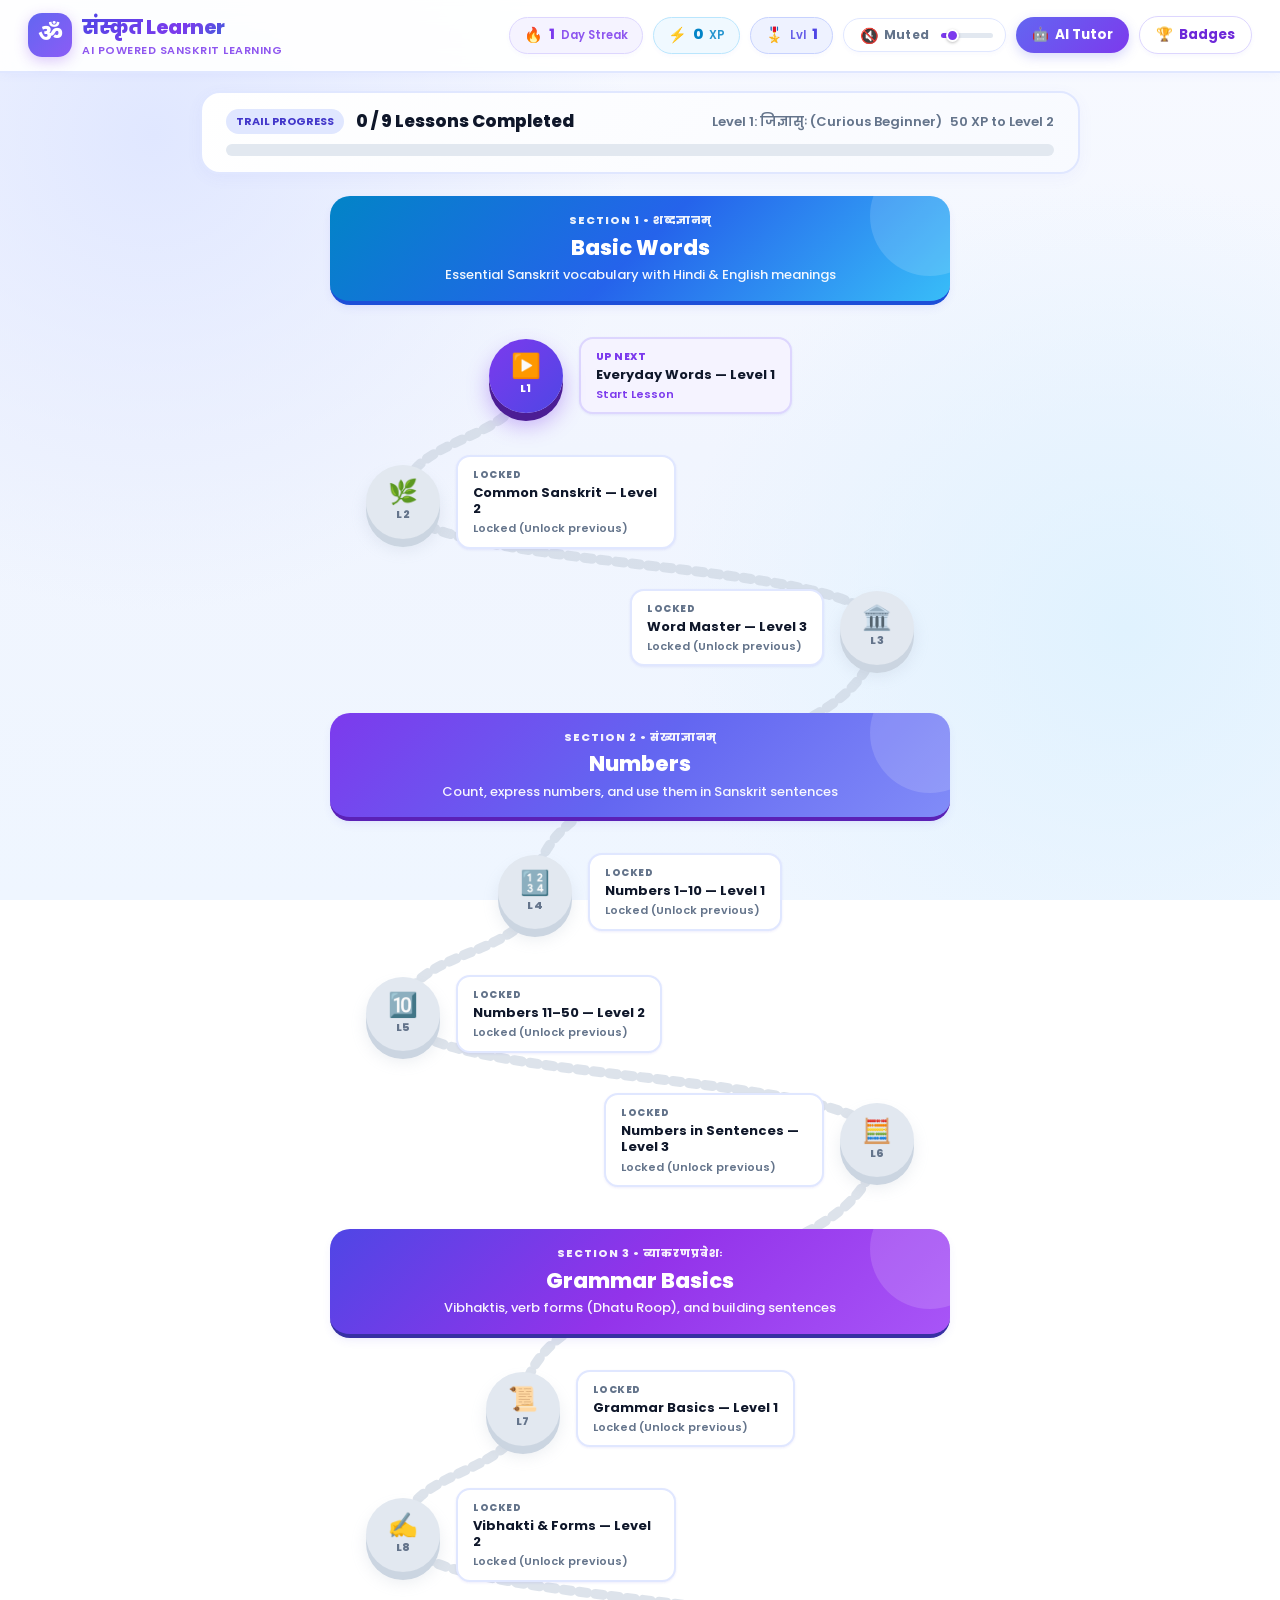
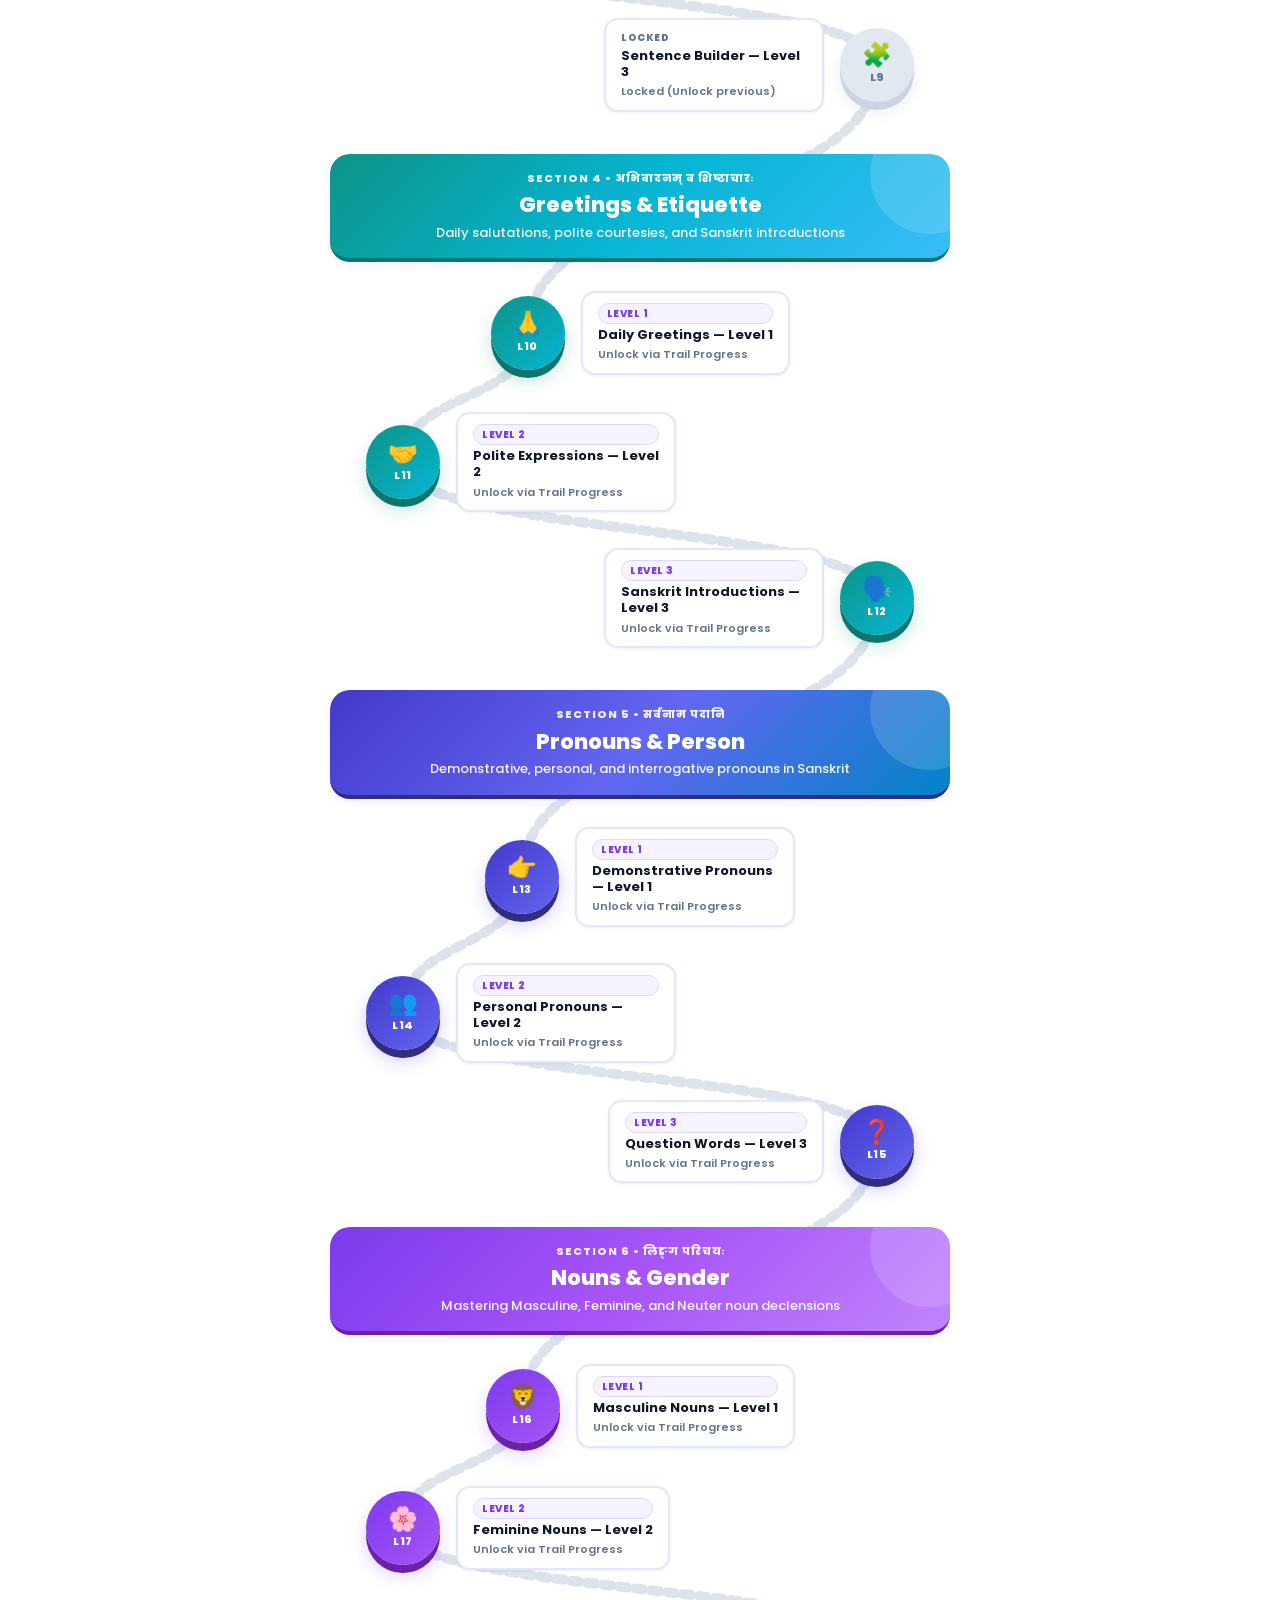
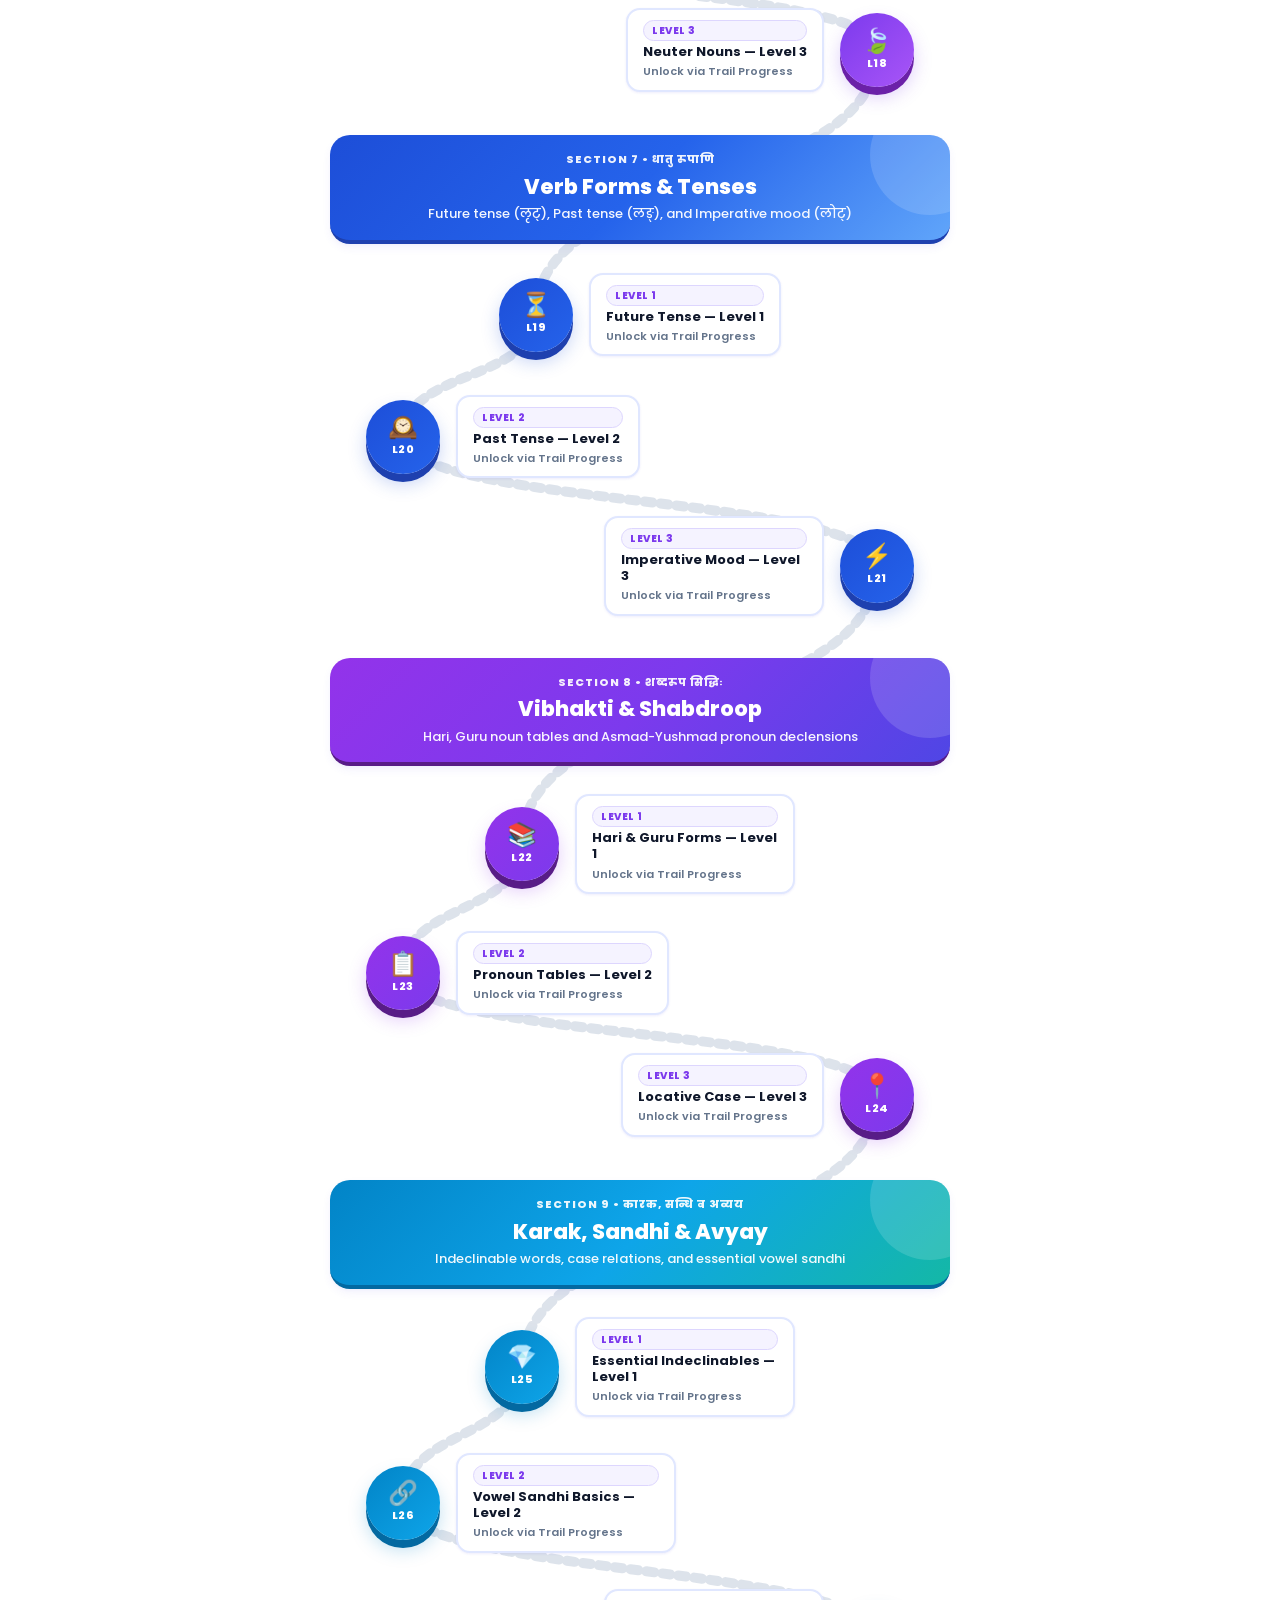
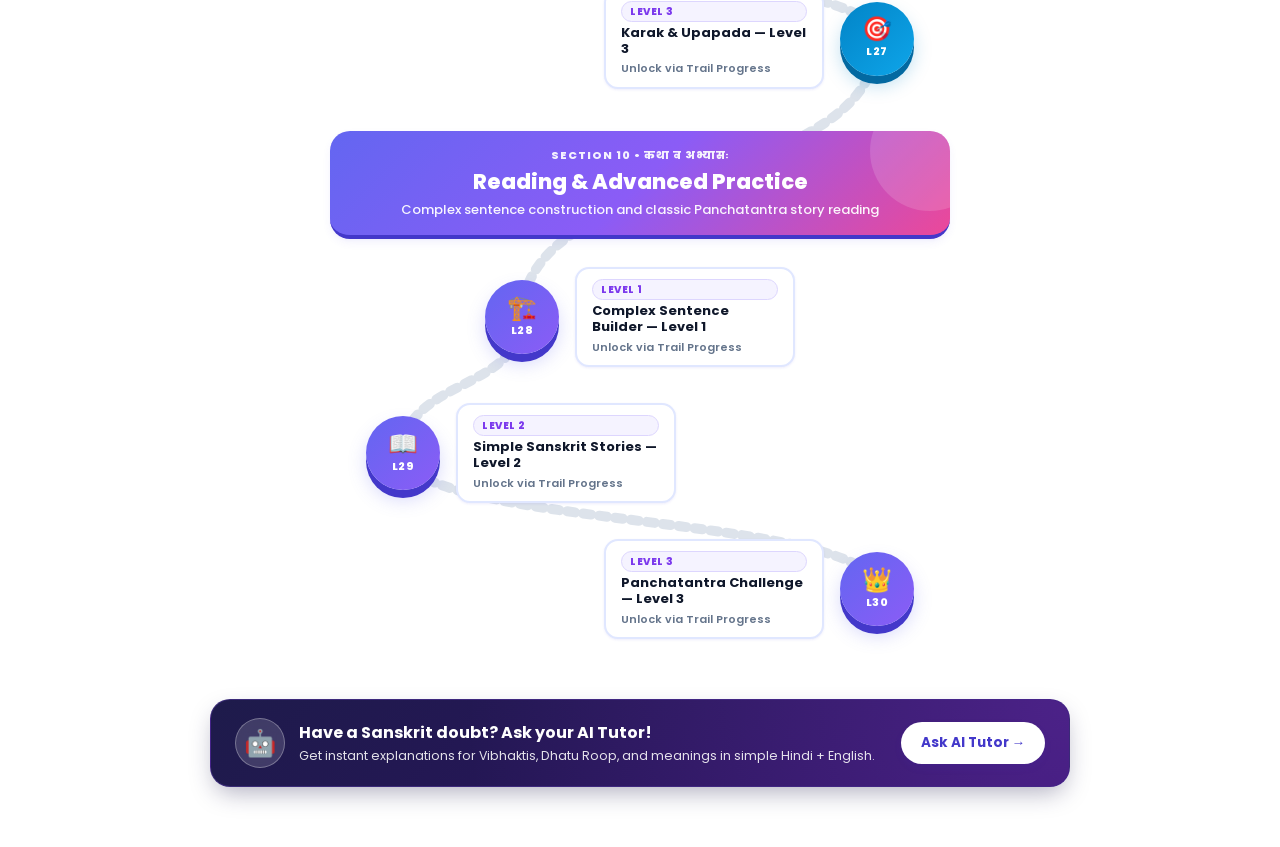
==== commit 27984b7d: "Add files via upload" ====
--- a/index.html
+++ b/index.html
@@ -1,432 +1,438 @@
-<!DOCTYPE html>
-<html lang="hi">
-<head>
-<head>
-    <meta charset="UTF-8">
-    <meta name="google-site-verification" content="GOOGLE-NE-DIYA-HUA-CODE">
-    <title>Sanskrit Learner</title>
-</head>
-  <meta charset="UTF-8">
-  <meta name="viewport" content="width=device-width, initial-scale=1.0">
-  <title>संस्कृत Learner | Free Sanskrit Learning Platform</title>
-  <!-- Google Fonts: Poppins for modern UI, Noto Sans Devanagari for clean Sanskrit -->
-  <link rel="preconnect" href="https://fonts.googleapis.com">
-  <link rel="preconnect" href="https://fonts.gstatic.com" crossorigin>
-  <link href="https://fonts.googleapis.com/css2?family=Noto+Sans+Devanagari:wght@400;600;700;800&family=Poppins:wght@400;500;600;700;800&display=swap" rel="stylesheet">
-  <link rel="stylesheet" href="style.css">
-</head>
-<body>
-
-  <!-- Top Sticky Navigation Bar -->
-  <header class="app-header">
-    <div class="header-left">
-      <div class="brand-logo">
-        <span class="logo-symbol">ॐ</span>
-        <div class="brand-text">
-          <span class="brand-title">संस्कृत Learner</span>
-          <span class="brand-tagline">AI Powered Sanskrit Learning</span>
-        </div>
-      </div>
-    </div>
-
-    <!-- Gamification Quick Stats Bar -->
-    <div class="header-stats">
-      <div class="stat-pill streak-pill" title="Daily Streak">
-        <span class="stat-icon">🔥</span>
-        <span class="stat-value" id="streak-val">1</span>
-        <span class="stat-label">Day Streak</span>
-      </div>
-
-      <div class="stat-pill xp-pill" title="Total Experience Points">
-        <span class="stat-icon">⚡</span>
-        <span class="stat-value" id="xp-val">0</span>
-        <span class="stat-label">XP</span>
-      </div>
-
-      <div class="stat-pill level-pill" title="Current Learner Level">
-        <span class="stat-icon">🎖️</span>
-        <span class="stat-label">Lvl</span>
-        <span class="stat-value" id="level-val">1</span>
-      </div>
-
-      <button class="nav-btn tutor-btn" id="open-tutor-btn" title="Ask AI Sanskrit Tutor">
-        <span class="btn-emoji">🤖</span>
-        <span class="btn-text">AI Tutor</span>
-      </button>
-
-      <button class="nav-btn badge-btn" id="open-badges-btn" title="View Earned Badges">
-        <span class="btn-emoji">🏆</span>
-        <span class="btn-text">Badges</span>
-      </button>
-    </div>
-  </header>
-
-  <!-- Overall Progress Banner -->
-  <section class="progress-banner-wrap">
-    <div class="progress-banner">
-      <div class="progress-info">
-        <div class="progress-title-wrap">
-          <span class="progress-badge">Trail Progress</span>
-          <h2 class="progress-headline" id="progress-summary">0 / 9 Lessons Completed</h2>
-        </div>
-        <div class="level-progress-detail">
-          <span id="level-title-txt">Level 1: जिज्ञासुः (Curious Beginner)</span>
-          <span id="xp-needed-txt">50 XP to Level 2</span>
-        </div>
-      </div>
-      <div class="progress-bar-bg">
-        <div class="progress-bar-fill" id="overall-progress-bar" style="width: 0%;"></div>
-      </div>
-    </div>
-  </section>
-
-  <!-- Main Container: Trail & Floating Cards (30 Lessons across 10 Sections) -->
-  <main class="main-content">
-    <div class="trail-container" id="trail-container">
-      
-      <!-- SVG for dynamic curved path connecting the 30 nodes -->
-      <svg class="trail-svg" id="trail-svg" xmlns="http://www.w3.org/2000/svg">
-        <path id="trail-path-bg" class="trail-path-bg" d=""></path>
-        <path id="trail-path-fill" class="trail-path-fill" d=""></path>
-      </svg>
-
-      <!-- Unit 1: Basic Words -->
-      <div class="unit-section" id="unit-1">
-        <div class="unit-banner unit-gradient-1">
-          <div class="unit-tag">SECTION 1 • शब्दज्ञानम्</div>
-          <h3 class="unit-title">Basic Words</h3>
-          <p class="unit-desc">Essential Sanskrit vocabulary with Hindi & English meanings</p>
-        </div>
-        <div class="unit-nodes-wrap" id="nodes-unit-1">
-          <!-- Lesson Nodes 1, 2, 3 rendered by script.js -->
-        </div>
-      </div>
-
-      <!-- Unit 2: Numbers -->
-      <div class="unit-section" id="unit-2">
-        <div class="unit-banner unit-gradient-2">
-          <div class="unit-tag">SECTION 2 • संख्याज्ञानम्</div>
-          <h3 class="unit-title">Numbers</h3>
-          <p class="unit-desc">Count, express numbers, and use them in Sanskrit sentences</p>
-        </div>
-        <div class="unit-nodes-wrap" id="nodes-unit-2">
-          <!-- Lesson Nodes 4, 5, 6 rendered by script.js -->
-        </div>
-      </div>
-
-      <!-- Unit 3: Grammar Basics -->
-      <div class="unit-section" id="unit-3">
-        <div class="unit-banner unit-gradient-3">
-          <div class="unit-tag">SECTION 3 • व्याकरणप्रवेशः</div>
-          <h3 class="unit-title">Grammar Basics</h3>
-          <p class="unit-desc">Vibhaktis, verb forms (Dhatu Roop), and building sentences</p>
-        </div>
-        <div class="unit-nodes-wrap" id="nodes-unit-3">
-          <!-- Lesson Nodes 7, 8, 9 rendered by script.js -->
-        </div>
-      </div>
-
-      <!-- Unit 4: Greetings & Etiquette -->
-      <div class="unit-section" id="unit-4">
-        <div class="unit-banner unit-gradient-4">
-          <div class="unit-tag">SECTION 4 • अभिवादनम् व शिष्टाचारः</div>
-          <h3 class="unit-title">Greetings & Etiquette</h3>
-          <p class="unit-desc">Daily salutations, polite courtesies, and Sanskrit introductions</p>
-        </div>
-        <div class="unit-nodes-wrap" id="nodes-unit-4">
-          <!-- Lesson Nodes 10, 11, 12 rendered by script.js -->
-        </div>
-      </div>
-
-      <!-- Unit 5: Pronouns & Person -->
-      <div class="unit-section" id="unit-5">
-        <div class="unit-banner unit-gradient-5">
-          <div class="unit-tag">SECTION 5 • सर्वनाम पदानि</div>
-          <h3 class="unit-title">Pronouns & Person</h3>
-          <p class="unit-desc">Demonstrative, personal, and interrogative pronouns in Sanskrit</p>
-        </div>
-        <div class="unit-nodes-wrap" id="nodes-unit-5">
-          <!-- Lesson Nodes 13, 14, 15 rendered by script.js -->
-        </div>
-      </div>
-
-      <!-- Unit 6: Nouns & Gender -->
-      <div class="unit-section" id="unit-6">
-        <div class="unit-banner unit-gradient-6">
-          <div class="unit-tag">SECTION 6 • लिङ्ग परिचयः</div>
-          <h3 class="unit-title">Nouns & Gender</h3>
-          <p class="unit-desc">Mastering Masculine, Feminine, and Neuter noun declensions</p>
-        </div>
-        <div class="unit-nodes-wrap" id="nodes-unit-6">
-          <!-- Lesson Nodes 16, 17, 18 rendered by script.js -->
-        </div>
-      </div>
-
-      <!-- Unit 7: Verb Forms & Tenses -->
-      <div class="unit-section" id="unit-7">
-        <div class="unit-banner unit-gradient-7">
-          <div class="unit-tag">SECTION 7 • धातु रूपाणि</div>
-          <h3 class="unit-title">Verb Forms & Tenses</h3>
-          <p class="unit-desc">Future tense (लृट्), Past tense (लङ्), and Imperative mood (लोट्)</p>
-        </div>
-        <div class="unit-nodes-wrap" id="nodes-unit-7">
-          <!-- Lesson Nodes 19, 20, 21 rendered by script.js -->
-        </div>
-      </div>
-
-      <!-- Unit 8: Vibhakti & Shabdroop -->
-      <div class="unit-section" id="unit-8">
-        <div class="unit-banner unit-gradient-8">
-          <div class="unit-tag">SECTION 8 • शब्दरूप सिद्धिः</div>
-          <h3 class="unit-title">Vibhakti & Shabdroop</h3>
-          <p class="unit-desc">Hari, Guru noun tables and Asmad-Yushmad pronoun declensions</p>
-        </div>
-        <div class="unit-nodes-wrap" id="nodes-unit-8">
-          <!-- Lesson Nodes 22, 23, 24 rendered by script.js -->
-        </div>
-      </div>
-
-      <!-- Unit 9: Karak, Sandhi & Avyay -->
-      <div class="unit-section" id="unit-9">
-        <div class="unit-banner unit-gradient-9">
-          <div class="unit-tag">SECTION 9 • कारक, सन्धि व अव्यय</div>
-          <h3 class="unit-title">Karak, Sandhi & Avyay</h3>
-          <p class="unit-desc">Indeclinable words, case relations, and essential vowel sandhi</p>
-        </div>
-        <div class="unit-nodes-wrap" id="nodes-unit-9">
-          <!-- Lesson Nodes 25, 26, 27 rendered by script.js -->
-        </div>
-      </div>
-
-      <!-- Unit 10: Reading & Advanced Practice -->
-      <div class="unit-section" id="unit-10">
-        <div class="unit-banner unit-gradient-10">
-          <div class="unit-tag">SECTION 10 • कथा व अभ्यासः</div>
-          <h3 class="unit-title">Reading & Advanced Practice</h3>
-          <p class="unit-desc">Complex sentence construction and classic Panchatantra story reading</p>
-        </div>
-        <div class="unit-nodes-wrap" id="nodes-unit-10">
-          <!-- Lesson Nodes 28, 29, 30 rendered by script.js -->
-        </div>
-      </div>
-
-    </div>
-
-    <!-- AI Tutor Teaser Footer Card -->
-    <aside class="ai-tutor-banner">
-      <div class="ai-banner-left">
-        <div class="ai-avatar-badge">🤖</div>
-        <div class="ai-banner-content">
-          <h4>Have a Sanskrit doubt? Ask your AI Tutor!</h4>
-          <p>Get instant explanations for Vibhaktis, Dhatu Roop, and meanings in simple Hindi + English.</p>
-        </div>
-      </div>
-      <button class="ai-ask-cta-btn" id="open-tutor-banner-btn">Ask AI Tutor →</button>
-    </aside>
-  </main>
-
-  <!-- ======================================================== -->
-  <!-- LESSON MODAL (Supports Learn Mode & Test Mode) -->
-  <!-- ======================================================== -->
-  <div class="modal-overlay" id="lesson-modal" aria-hidden="true">
-    <div class="lesson-modal-card">
-      
-      <!-- Top Modal Header -->
-      <div class="lesson-header">
-        <button class="close-modal-btn" id="close-lesson-btn" title="Exit Lesson">&times;</button>
-        <div class="lesson-header-center">
-          <span class="lesson-category-tag" id="lesson-modal-cat">Basic Words</span>
-          <h3 class="lesson-modal-title" id="lesson-modal-title">Everyday Words — Level 1</h3>
-        </div>
-        <div class="lesson-step-indicator" id="lesson-step-indicator">Card 1 / 5</div>
-      </div>
-
-      <!-- Modal Progress Bar -->
-      <div class="modal-progress-bar-bg">
-        <div class="modal-progress-bar-fill" id="modal-step-progress" style="width: 20%;"></div>
-      </div>
-
-      <!-- PART 1: LEARN MODE CONTAINER -->
-      <div class="mode-view" id="learn-mode-view">
-        <div class="learn-badge-pill">📖 PART 1 — LEARN (शब्द बोध)</div>
-        
-        <div class="learn-card">
-          <div class="word-devanagari" id="learn-sanskrit">जलम्</div>
-          
-          <div class="meaning-grid">
-            <div class="meaning-block hindi-block">
-              <span class="lang-tag">हिन्दी अर्थ (Hindi)</span>
-              <span class="meaning-val" id="learn-hindi">पानी</span>
-            </div>
-            <div class="meaning-block english-block">
-              <span class="lang-tag">English Meaning</span>
-              <span class="meaning-val" id="learn-english">Water</span>
-            </div>
-          </div>
-
-          <div class="explanation-box">
-            <span class="box-icon">💡</span>
-            <div class="box-text">
-              <strong>सरल व्याख्या (Explanation):</strong>
-              <p id="learn-explanation">जलम् का अर्थ पानी होता है। (Jalam means water.)</p>
-            </div>
-          </div>
-        </div>
-
-        <div class="learn-actions">
-          <button class="primary-btn next-btn" id="next-learn-btn">
-            <span>Next Card →</span>
-          </button>
-        </div>
-      </div>
-
-      <!-- PART 2: TEST / QUIZ MODE CONTAINER -->
-      <div class="mode-view" id="test-mode-view" style="display: none;">
-        <div class="test-badge-pill">✍️ PART 2 — TEST (प्रश्नोत्तरी)</div>
-        
-        <div class="test-question-card">
-          <div class="question-header">
-            <span class="question-counter" id="test-question-counter">Question 1 of 5</span>
-            <span class="xp-reward-tag">+10 XP</span>
-          </div>
-
-          <h3 class="question-text" id="test-question-text">जलम् का अर्थ क्या है?</h3>
-
-          <!-- Options Container: Exactly 4 options A, B, C, D rendered here -->
-          <div class="options-grid" id="test-options-container">
-            <!-- Rendered by JavaScript dynamically -->
-          </div>
-
-          <!-- Feedback notification banner (Correct / Incorrect) -->
-          <div class="feedback-banner" id="test-feedback" style="display: none;">
-            <div class="feedback-icon" id="feedback-icon">🎉</div>
-            <div class="feedback-content">
-              <div class="feedback-title" id="feedback-title">उत्तमम्! Correct Answer!</div>
-              <div class="feedback-desc" id="feedback-desc">जलम् means पानी (Water).</div>
-            </div>
-          </div>
-        </div>
-
-        <div class="test-actions">
-          <button class="primary-btn next-btn" id="next-question-btn" style="display: none;">
-            <span>Next Question →</span>
-          </button>
-        </div>
-      </div>
-
-      <!-- LESSON COMPLETE SCREEN -->
-      <div class="mode-view" id="complete-mode-view" style="display: none;">
-        <div class="complete-celebration">
-          <div class="complete-icon">🎉</div>
-          <h2 class="complete-title">पाठः सम्पन्नः! (Lesson Complete!)</h2>
-          <p class="complete-sub">You have successfully mastered this lesson.</p>
-
-          <div class="results-stats-row">
-            <div class="result-stat-card">
-              <span class="result-num" id="complete-score-val">5 / 5</span>
-              <span class="result-label">Score</span>
-            </div>
-            <div class="result-stat-card">
-              <span class="result-num" id="complete-xp-val">+50 XP</span>
-              <span class="result-label">Earned</span>
-            </div>
-            <div class="result-stat-card">
-              <span class="result-num" id="complete-accuracy-val">100%</span>
-              <span class="result-label">Accuracy</span>
-            </div>
-          </div>
-
-          <div class="unlock-alert" id="unlock-alert-box">
-            <span class="unlock-icon">🔓</span>
-            <span id="unlock-alert-text">Next lesson unlocked on the trail!</span>
-          </div>
-
-          <button class="primary-btn continue-trail-btn" id="finish-lesson-btn">
-            <span>Continue on Learning Trail →</span>
-          </button>
-        </div>
-      </div>
-
-    </div>
-  </div>
-
-  <!-- ======================================================== -->
-  <!-- AI SANSKRIT TUTOR CHAT MODAL -->
-  <!-- ======================================================== -->
-  <div class="modal-overlay" id="tutor-modal" aria-hidden="true">
-    <div class="tutor-modal-card">
-      <div class="tutor-header">
-        <div class="tutor-info">
-          <div class="tutor-avatar">🤖</div>
-          <div>
-            <h3 class="tutor-title">AI Sanskrit Tutor</h3>
-            <span class="tutor-status"><span class="status-dot"></span> Online • Demo Mode (Class 9 Sanskrit Guide)</span>
-          </div>
-        </div>
-        <button class="close-modal-btn" id="close-tutor-btn" title="Close AI Tutor">&times;</button>
-      </div>
-
-      <!-- Chat History Box -->
-      <div class="tutor-chat-body" id="tutor-chat-body">
-        <div class="chat-message bot-message">
-          <div class="msg-bubble">
-            <strong>नमो नमः! 🙏 I am your AI Sanskrit Tutor.</strong><br>
-            Have a doubt regarding Sanskrit words, Vibhaktis, Dhatu forms, or Class 9 grammar? Ask me anything below, or click any suggested question!
-          </div>
-          <span class="msg-time">Just now</span>
-        </div>
-      </div>
-
-      <!-- Suggested Question Pills -->
-      <div class="tutor-suggestions-wrap">
-        <span class="suggestions-label">💡 Suggested Questions:</span>
-        <div class="suggestions-pills" id="suggestions-container">
-          <button class="suggestion-chip">रामः और रामम् में क्या difference है?</button>
-          <button class="suggestion-chip">सः और सा का क्या अर्थ है?</button>
-          <button class="suggestion-chip">पठति और पठामि में क्या difference है?</button>
-          <button class="suggestion-chip">फलम् शब्द के रूप कैसे होते हैं?</button>
-          <button class="suggestion-chip">संख्या १ से १० संस्कृत में क्या हैं?</button>
-          <button class="suggestion-chip">लट् लकार क्या होता है?</button>
-        </div>
-      </div>
-
-      <!-- Chat Input Area -->
-      <div class="tutor-input-area">
-        <input type="text" id="tutor-input" placeholder="Type your Sanskrit question here... (Press Enter to ask)" autocomplete="off">
-        <button class="tutor-send-btn" id="tutor-send-btn">Send 🚀</button>
-      </div>
-    </div>
-  </div>
-
-  <!-- ======================================================== -->
-  <!-- BADGES & ACHIEVEMENTS MODAL -->
-  <!-- ======================================================== -->
-  <div class="modal-overlay" id="badges-modal" aria-hidden="true">
-    <div class="badges-modal-card">
-      <div class="badges-header">
-        <div>
-          <h3 class="badges-title">🏆 Your Badges & Achievements</h3>
-          <p class="badges-subtitle">Unlock badges by completing lessons, gaining XP, and scoring 100%</p>
-        </div>
-        <button class="close-modal-btn" id="close-badges-btn">&times;</button>
-      </div>
-      
-      <div class="badges-grid" id="badges-grid">
-        <!-- Rendered dynamically by script.js -->
-      </div>
-    </div>
-  </div>
-
-  <!-- Notification Toast for Badges & Level-ups -->
-  <div class="toast-notification" id="toast-notify">
-    <div class="toast-icon" id="toast-icon">🏆</div>
-    <div class="toast-content">
-      <h5 id="toast-title">Badge Unlocked!</h5>
-      <p id="toast-desc">You earned the 'First Step' badge.</p>
-    </div>
-  </div>
-
-  <!-- JavaScript logic file -->
-  <script src="script.js"></script>
-</body>
-</html>
+<!DOCTYPE html>
+<html lang="hi">
+<head>
+  <meta charset="UTF-8">
+  <meta name="viewport" content="width=device-width, initial-scale=1.0">
+  <title>संस्कृत Learner | Free Sanskrit Learning Platform</title>
+  <!-- Google Fonts: Poppins for modern UI, Noto Sans Devanagari for clean Sanskrit -->
+  <link rel="preconnect" href="https://fonts.googleapis.com">
+  <link rel="preconnect" href="https://fonts.gstatic.com" crossorigin>
+  <link href="https://fonts.googleapis.com/css2?family=Noto+Sans+Devanagari:wght@400;600;700;800&family=Poppins:wght@400;500;600;700;800&display=swap" rel="stylesheet">
+  <link rel="stylesheet" href="style.css">
+</head>
+<body>
+
+  <!-- Top Sticky Navigation Bar -->
+  <header class="app-header">
+    <div class="header-left">
+      <div class="brand-logo">
+        <span class="logo-symbol">ॐ</span>
+        <div class="brand-text">
+          <span class="brand-title">संस्कृत Learner</span>
+          <span class="brand-tagline">AI Powered Sanskrit Learning</span>
+        </div>
+      </div>
+    </div>
+
+    <!-- Gamification Quick Stats Bar -->
+    <div class="header-stats">
+      <div class="stat-pill streak-pill" title="Daily Streak">
+        <span class="stat-icon">🔥</span>
+        <span class="stat-value" id="streak-val">1</span>
+        <span class="stat-label">Day Streak</span>
+      </div>
+
+      <div class="stat-pill xp-pill" title="Total Experience Points">
+        <span class="stat-icon">⚡</span>
+        <span class="stat-value" id="xp-val">0</span>
+        <span class="stat-label">XP</span>
+      </div>
+
+      <div class="stat-pill level-pill" title="Current Learner Level">
+        <span class="stat-icon">🎖️</span>
+        <span class="stat-label">Lvl</span>
+        <span class="stat-value" id="level-val">1</span>
+      </div>
+
+      <!-- Audio Controls (Relaxing Background Music & Sound Effects) -->
+      <div class="audio-control-pill" id="audio-control-pill">
+        <button class="sound-toggle-btn" id="sound-toggle-btn" aria-label="Toggle Sound" title="Enable Sound & Background Music">
+          <span class="sound-icon" id="sound-icon">🔇</span>
+          <span class="sound-label" id="sound-label">Music</span>
+        </button>
+        <div class="volume-slider-wrap" id="volume-slider-wrap">
+          <input type="range" id="volume-slider" min="0" max="100" value="12" class="volume-slider" title="Music & Sound Volume" aria-label="Audio Volume">
+        </div>
+      </div>
+
+      <button class="nav-btn tutor-btn" id="open-tutor-btn" title="Ask AI Sanskrit Tutor">
+        <span class="btn-emoji">🤖</span>
+        <span class="btn-text">AI Tutor</span>
+      </button>
+
+      <button class="nav-btn badge-btn" id="open-badges-btn" title="View Earned Badges">
+        <span class="btn-emoji">🏆</span>
+        <span class="btn-text">Badges</span>
+      </button>
+    </div>
+  </header>
+
+  <!-- Overall Progress Banner -->
+  <section class="progress-banner-wrap">
+    <div class="progress-banner">
+      <div class="progress-info">
+        <div class="progress-title-wrap">
+          <span class="progress-badge">Trail Progress</span>
+          <h2 class="progress-headline" id="progress-summary">0 / 9 Lessons Completed</h2>
+        </div>
+        <div class="level-progress-detail">
+          <span id="level-title-txt">Level 1: जिज्ञासुः (Curious Beginner)</span>
+          <span id="xp-needed-txt">50 XP to Level 2</span>
+        </div>
+      </div>
+      <div class="progress-bar-bg">
+        <div class="progress-bar-fill" id="overall-progress-bar" style="width: 0%;"></div>
+      </div>
+    </div>
+  </section>
+
+  <!-- Main Container: Trail & Floating Cards (30 Lessons across 10 Sections) -->
+  <main class="main-content">
+    <div class="trail-container" id="trail-container">
+      
+      <!-- SVG for dynamic curved path connecting the 30 nodes -->
+      <svg class="trail-svg" id="trail-svg" xmlns="http://www.w3.org/2000/svg">
+        <path id="trail-path-bg" class="trail-path-bg" d=""></path>
+        <path id="trail-path-fill" class="trail-path-fill" d=""></path>
+      </svg>
+
+      <!-- Unit 1: Basic Words -->
+      <div class="unit-section" id="unit-1">
+        <div class="unit-banner unit-gradient-1">
+          <div class="unit-tag">SECTION 1 • शब्दज्ञानम्</div>
+          <h3 class="unit-title">Basic Words</h3>
+          <p class="unit-desc">Essential Sanskrit vocabulary with Hindi & English meanings</p>
+        </div>
+        <div class="unit-nodes-wrap" id="nodes-unit-1">
+          <!-- Lesson Nodes 1, 2, 3 rendered by script.js -->
+        </div>
+      </div>
+
+      <!-- Unit 2: Numbers -->
+      <div class="unit-section" id="unit-2">
+        <div class="unit-banner unit-gradient-2">
+          <div class="unit-tag">SECTION 2 • संख्याज्ञानम्</div>
+          <h3 class="unit-title">Numbers</h3>
+          <p class="unit-desc">Count, express numbers, and use them in Sanskrit sentences</p>
+        </div>
+        <div class="unit-nodes-wrap" id="nodes-unit-2">
+          <!-- Lesson Nodes 4, 5, 6 rendered by script.js -->
+        </div>
+      </div>
+
+      <!-- Unit 3: Grammar Basics -->
+      <div class="unit-section" id="unit-3">
+        <div class="unit-banner unit-gradient-3">
+          <div class="unit-tag">SECTION 3 • व्याकरणप्रवेशः</div>
+          <h3 class="unit-title">Grammar Basics</h3>
+          <p class="unit-desc">Vibhaktis, verb forms (Dhatu Roop), and building sentences</p>
+        </div>
+        <div class="unit-nodes-wrap" id="nodes-unit-3">
+          <!-- Lesson Nodes 7, 8, 9 rendered by script.js -->
+        </div>
+      </div>
+
+      <!-- Unit 4: Greetings & Etiquette -->
+      <div class="unit-section" id="unit-4">
+        <div class="unit-banner unit-gradient-4">
+          <div class="unit-tag">SECTION 4 • अभिवादनम् व शिष्टाचारः</div>
+          <h3 class="unit-title">Greetings & Etiquette</h3>
+          <p class="unit-desc">Daily salutations, polite courtesies, and Sanskrit introductions</p>
+        </div>
+        <div class="unit-nodes-wrap" id="nodes-unit-4">
+          <!-- Lesson Nodes 10, 11, 12 rendered by script.js -->
+        </div>
+      </div>
+
+      <!-- Unit 5: Pronouns & Person -->
+      <div class="unit-section" id="unit-5">
+        <div class="unit-banner unit-gradient-5">
+          <div class="unit-tag">SECTION 5 • सर्वनाम पदानि</div>
+          <h3 class="unit-title">Pronouns & Person</h3>
+          <p class="unit-desc">Demonstrative, personal, and interrogative pronouns in Sanskrit</p>
+        </div>
+        <div class="unit-nodes-wrap" id="nodes-unit-5">
+          <!-- Lesson Nodes 13, 14, 15 rendered by script.js -->
+        </div>
+      </div>
+
+      <!-- Unit 6: Nouns & Gender -->
+      <div class="unit-section" id="unit-6">
+        <div class="unit-banner unit-gradient-6">
+          <div class="unit-tag">SECTION 6 • लिङ्ग परिचयः</div>
+          <h3 class="unit-title">Nouns & Gender</h3>
+          <p class="unit-desc">Mastering Masculine, Feminine, and Neuter noun declensions</p>
+        </div>
+        <div class="unit-nodes-wrap" id="nodes-unit-6">
+          <!-- Lesson Nodes 16, 17, 18 rendered by script.js -->
+        </div>
+      </div>
+
+      <!-- Unit 7: Verb Forms & Tenses -->
+      <div class="unit-section" id="unit-7">
+        <div class="unit-banner unit-gradient-7">
+          <div class="unit-tag">SECTION 7 • धातु रूपाणि</div>
+          <h3 class="unit-title">Verb Forms & Tenses</h3>
+          <p class="unit-desc">Future tense (लृट्), Past tense (लङ्), and Imperative mood (लोट्)</p>
+        </div>
+        <div class="unit-nodes-wrap" id="nodes-unit-7">
+          <!-- Lesson Nodes 19, 20, 21 rendered by script.js -->
+        </div>
+      </div>
+
+      <!-- Unit 8: Vibhakti & Shabdroop -->
+      <div class="unit-section" id="unit-8">
+        <div class="unit-banner unit-gradient-8">
+          <div class="unit-tag">SECTION 8 • शब्दरूप सिद्धिः</div>
+          <h3 class="unit-title">Vibhakti & Shabdroop</h3>
+          <p class="unit-desc">Hari, Guru noun tables and Asmad-Yushmad pronoun declensions</p>
+        </div>
+        <div class="unit-nodes-wrap" id="nodes-unit-8">
+          <!-- Lesson Nodes 22, 23, 24 rendered by script.js -->
+        </div>
+      </div>
+
+      <!-- Unit 9: Karak, Sandhi & Avyay -->
+      <div class="unit-section" id="unit-9">
+        <div class="unit-banner unit-gradient-9">
+          <div class="unit-tag">SECTION 9 • कारक, सन्धि व अव्यय</div>
+          <h3 class="unit-title">Karak, Sandhi & Avyay</h3>
+          <p class="unit-desc">Indeclinable words, case relations, and essential vowel sandhi</p>
+        </div>
+        <div class="unit-nodes-wrap" id="nodes-unit-9">
+          <!-- Lesson Nodes 25, 26, 27 rendered by script.js -->
+        </div>
+      </div>
+
+      <!-- Unit 10: Reading & Advanced Practice -->
+      <div class="unit-section" id="unit-10">
+        <div class="unit-banner unit-gradient-10">
+          <div class="unit-tag">SECTION 10 • कथा व अभ्यासः</div>
+          <h3 class="unit-title">Reading & Advanced Practice</h3>
+          <p class="unit-desc">Complex sentence construction and classic Panchatantra story reading</p>
+        </div>
+        <div class="unit-nodes-wrap" id="nodes-unit-10">
+          <!-- Lesson Nodes 28, 29, 30 rendered by script.js -->
+        </div>
+      </div>
+
+    </div>
+
+    <!-- AI Tutor Teaser Footer Card -->
+    <aside class="ai-tutor-banner">
+      <div class="ai-banner-left">
+        <div class="ai-avatar-badge">🤖</div>
+        <div class="ai-banner-content">
+          <h4>Have a Sanskrit doubt? Ask your AI Tutor!</h4>
+          <p>Get instant explanations for Vibhaktis, Dhatu Roop, and meanings in simple Hindi + English.</p>
+        </div>
+      </div>
+      <button class="ai-ask-cta-btn" id="open-tutor-banner-btn">Ask AI Tutor →</button>
+    </aside>
+  </main>
+
+  <!-- ======================================================== -->
+  <!-- LESSON MODAL (Supports Learn Mode & Test Mode) -->
+  <!-- ======================================================== -->
+  <div class="modal-overlay" id="lesson-modal" aria-hidden="true">
+    <div class="lesson-modal-card">
+      
+      <!-- Top Modal Header -->
+      <div class="lesson-header">
+        <button class="close-modal-btn" id="close-lesson-btn" title="Exit Lesson">&times;</button>
+        <div class="lesson-header-center">
+          <span class="lesson-category-tag" id="lesson-modal-cat">Basic Words</span>
+          <h3 class="lesson-modal-title" id="lesson-modal-title">Everyday Words — Level 1</h3>
+        </div>
+        <div class="lesson-step-indicator" id="lesson-step-indicator">Card 1 / 5</div>
+      </div>
+
+      <!-- Modal Progress Bar -->
+      <div class="modal-progress-bar-bg">
+        <div class="modal-progress-bar-fill" id="modal-step-progress" style="width: 20%;"></div>
+      </div>
+
+      <!-- PART 1: LEARN MODE CONTAINER -->
+      <div class="mode-view" id="learn-mode-view">
+        <div class="learn-badge-pill">📖 PART 1 — LEARN (शब्द बोध)</div>
+        
+        <div class="learn-card">
+          <div class="word-devanagari" id="learn-sanskrit">जलम्</div>
+          
+          <div class="meaning-grid">
+            <div class="meaning-block hindi-block">
+              <span class="lang-tag">हिन्दी अर्थ (Hindi)</span>
+              <span class="meaning-val" id="learn-hindi">पानी</span>
+            </div>
+            <div class="meaning-block english-block">
+              <span class="lang-tag">English Meaning</span>
+              <span class="meaning-val" id="learn-english">Water</span>
+            </div>
+          </div>
+
+          <div class="explanation-box">
+            <span class="box-icon">💡</span>
+            <div class="box-text">
+              <strong>सरल व्याख्या (Explanation):</strong>
+              <p id="learn-explanation">जलम् का अर्थ पानी होता है। (Jalam means water.)</p>
+            </div>
+          </div>
+        </div>
+
+        <div class="learn-actions">
+          <button class="primary-btn next-btn" id="next-learn-btn">
+            <span>Next Card →</span>
+          </button>
+        </div>
+      </div>
+
+      <!-- PART 2: TEST / QUIZ MODE CONTAINER -->
+      <div class="mode-view" id="test-mode-view" style="display: none;">
+        <div class="test-badge-pill">✍️ PART 2 — TEST (प्रश्नोत्तरी)</div>
+        
+        <div class="test-question-card">
+          <div class="question-header">
+            <span class="question-counter" id="test-question-counter">Question 1 of 5</span>
+            <span class="xp-reward-tag">+10 XP</span>
+          </div>
+
+          <h3 class="question-text" id="test-question-text">जलम् का अर्थ क्या है?</h3>
+
+          <!-- Options Container: Exactly 4 options A, B, C, D rendered here -->
+          <div class="options-grid" id="test-options-container">
+            <!-- Rendered by JavaScript dynamically -->
+          </div>
+
+          <!-- Feedback notification banner (Correct / Incorrect) -->
+          <div class="feedback-banner" id="test-feedback" style="display: none;">
+            <div class="feedback-icon" id="feedback-icon">🎉</div>
+            <div class="feedback-content">
+              <div class="feedback-title" id="feedback-title">उत्तमम्! Correct Answer!</div>
+              <div class="feedback-desc" id="feedback-desc">जलम् means पानी (Water).</div>
+            </div>
+          </div>
+        </div>
+
+        <div class="test-actions">
+          <button class="primary-btn next-btn" id="next-question-btn" style="display: none;">
+            <span>Next Question →</span>
+          </button>
+        </div>
+      </div>
+
+      <!-- LESSON COMPLETE SCREEN -->
+      <div class="mode-view" id="complete-mode-view" style="display: none;">
+        <div class="complete-celebration">
+          <div class="complete-icon">🎉</div>
+          <h2 class="complete-title">पाठः सम्पन्नः! (Lesson Complete!)</h2>
+          <p class="complete-sub">You have successfully mastered this lesson.</p>
+
+          <div class="results-stats-row">
+            <div class="result-stat-card">
+              <span class="result-num" id="complete-score-val">5 / 5</span>
+              <span class="result-label">Score</span>
+            </div>
+            <div class="result-stat-card">
+              <span class="result-num" id="complete-xp-val">+50 XP</span>
+              <span class="result-label">Earned</span>
+            </div>
+            <div class="result-stat-card">
+              <span class="result-num" id="complete-accuracy-val">100%</span>
+              <span class="result-label">Accuracy</span>
+            </div>
+          </div>
+
+          <div class="unlock-alert" id="unlock-alert-box">
+            <span class="unlock-icon">🔓</span>
+            <span id="unlock-alert-text">Next lesson unlocked on the trail!</span>
+          </div>
+
+          <button class="primary-btn continue-trail-btn" id="finish-lesson-btn">
+            <span>Continue on Learning Trail →</span>
+          </button>
+        </div>
+      </div>
+
+    </div>
+  </div>
+
+  <!-- ======================================================== -->
+  <!-- AI SANSKRIT TUTOR CHAT MODAL -->
+  <!-- ======================================================== -->
+  <div class="modal-overlay" id="tutor-modal" aria-hidden="true">
+    <div class="tutor-modal-card">
+      <div class="tutor-header">
+        <div class="tutor-info">
+          <div class="tutor-avatar">🤖</div>
+          <div>
+            <h3 class="tutor-title">AI Sanskrit Tutor</h3>
+            <span class="tutor-status"><span class="status-dot"></span> Online • Demo Mode (Class 9 Sanskrit Guide)</span>
+          </div>
+        </div>
+        <button class="close-modal-btn" id="close-tutor-btn" title="Close AI Tutor">&times;</button>
+      </div>
+
+      <!-- Chat History Box -->
+      <div class="tutor-chat-body" id="tutor-chat-body">
+        <div class="chat-message bot-message">
+          <div class="msg-bubble">
+            <strong>नमो नमः! 🙏 I am your AI Sanskrit Tutor.</strong><br>
+            Have a doubt regarding Sanskrit words, Vibhaktis, Dhatu forms, or Class 9 grammar? Ask me anything below, or click any suggested question!
+          </div>
+          <span class="msg-time">Just now</span>
+        </div>
+      </div>
+
+      <!-- Suggested Question Pills -->
+      <div class="tutor-suggestions-wrap">
+        <span class="suggestions-label">💡 Suggested Questions:</span>
+        <div class="suggestions-pills" id="suggestions-container">
+          <button class="suggestion-chip">रामः और रामम् में क्या difference है?</button>
+          <button class="suggestion-chip">सः और सा का क्या अर्थ है?</button>
+          <button class="suggestion-chip">पठति और पठामि में क्या difference है?</button>
+          <button class="suggestion-chip">फलम् शब्द के रूप कैसे होते हैं?</button>
+          <button class="suggestion-chip">संख्या १ से १० संस्कृत में क्या हैं?</button>
+          <button class="suggestion-chip">लट् लकार क्या होता है?</button>
+        </div>
+      </div>
+
+      <!-- Chat Input Area -->
+      <div class="tutor-input-area">
+        <input type="text" id="tutor-input" placeholder="Type your Sanskrit question here... (Press Enter to ask)" autocomplete="off">
+        <button class="tutor-send-btn" id="tutor-send-btn">Send 🚀</button>
+      </div>
+    </div>
+  </div>
+
+  <!-- ======================================================== -->
+  <!-- BADGES & ACHIEVEMENTS MODAL -->
+  <!-- ======================================================== -->
+  <div class="modal-overlay" id="badges-modal" aria-hidden="true">
+    <div class="badges-modal-card">
+      <div class="badges-header">
+        <div>
+          <h3 class="badges-title">🏆 Your Badges & Achievements</h3>
+          <p class="badges-subtitle">Unlock badges by completing lessons, gaining XP, and scoring 100%</p>
+        </div>
+        <button class="close-modal-btn" id="close-badges-btn">&times;</button>
+      </div>
+      
+      <div class="badges-grid" id="badges-grid">
+        <!-- Rendered dynamically by script.js -->
+      </div>
+    </div>
+  </div>
+
+  <!-- Notification Toast for Badges & Level-ups -->
+  <div class="toast-notification" id="toast-notify">
+    <div class="toast-icon" id="toast-icon">🏆</div>
+    <div class="toast-content">
+      <h5 id="toast-title">Badge Unlocked!</h5>
+      <p id="toast-desc">You earned the 'First Step' badge.</p>
+    </div>
+  </div>
+
+  <!-- JavaScript logic file -->
+  <script src="script.js"></script>
+</body>
+</html>
--- a/style.css
+++ b/style.css
@@ -1,1656 +1,1778 @@
-/* ==========================================================================
-   Sanskrit Learner - Modern Light Blue, Purple & White Theme
-   Polished, Responsive, Student-Friendly Stylesheet
-   Optimized for School AI Exhibition Prototype & Zero-Scroll Quiz Experience
-   Expanded for 30-Lesson Learning Journey (10 Sections)
-   ========================================================================== */
-
-:root {
-  /* Primary Theme Palette: Light Blue, Purple & White */
-  --primary-purple: #7c3aed;
-  --primary-purple-dark: #6d28d9;
-  --primary-purple-light: #8b5cf6;
-  --primary-indigo: #4f46e5;
-  --primary-indigo-dark: #3730a3;
-  --primary-blue: #0284c7;
-  --primary-blue-dark: #0369a1;
-  --primary-sky: #38bdf8;
-  --primary-cyan: #06b6d4;
-  --primary-lavender: #e0e7ff;
-  --primary-lavender-subtle: #f5f3ff;
-
-  --accent-emerald: #10b981;
-  --accent-emerald-dark: #059669;
-  --accent-rose: #ef4444;
-  --accent-rose-dark: #dc2626;
-
-  /* Backgrounds & Canvas */
-  --bg-page: #f6f8fe;
-  --bg-card: #ffffff;
-  --bg-card-subtle: #f8faff;
-  --bg-card-lavender: #f5f3ff;
-  --bg-card-sky: #f0f9ff;
-  
-  /* Text */
-  --text-main: #0f172a;
-  --text-muted: #64748b;
-  --text-light: #94a3b8;
-  --text-purple: #6d28d9;
-  --text-blue: #0284c7;
-  
-  /* Borders & Shadows */
-  --border-light: #e0e7ff;
-  --border-medium: #cbd5e1;
-  --border-purple: #ddd6fe;
-  --border-blue: #bae6fd;
-  
-  --shadow-sm: 0 1px 3px rgba(79, 70, 229, 0.06), 0 1px 2px rgba(79, 70, 229, 0.04);
-  --shadow-md: 0 4px 10px -1px rgba(79, 70, 229, 0.08), 0 2px 5px -2px rgba(79, 70, 229, 0.04);
-  --shadow-lg: 0 10px 20px -3px rgba(79, 70, 229, 0.1), 0 4px 8px -4px rgba(79, 70, 229, 0.05);
-  --shadow-xl: 0 20px 25px -5px rgba(79, 70, 229, 0.14), 0 8px 10px -6px rgba(79, 70, 229, 0.06);
-  --shadow-glow: 0 0 16px rgba(124, 58, 237, 0.25);
-  
-  --radius-sm: 8px;
-  --radius-md: 14px;
-  --radius-lg: 20px;
-  --radius-full: 9999px;
-  
-  --font-body: 'Poppins', -apple-system, BlinkMacSystemFont, "Segoe UI", Roboto, sans-serif;
-  --font-sanskrit: 'Noto Sans Devanagari', 'Poppins', sans-serif;
-}
-
-/* Global Reset & Base */
-* {
-  box-sizing: border-box;
-  margin: 0;
-  padding: 0;
-  -webkit-tap-highlight-color: transparent;
-}
-
-body {
-  font-family: var(--font-body);
-  background: radial-gradient(circle at 12% 15%, #e0e7ff 0%, transparent 35%),
-              radial-gradient(circle at 88% 70%, #e0f2fe 0%, transparent 35%),
-              linear-gradient(180deg, #f8faff 0%, #f1f5fe 50%, #eff6ff 100%);
-  background-attachment: fixed;
-  color: var(--text-main);
-  line-height: 1.5;
-  min-height: 100vh;
-  display: flex;
-  flex-direction: column;
-  overflow-x: hidden;
-}
-
-/* --------------------------------------------------------------------------
-   Header & Gamification Stats
-   -------------------------------------------------------------------------- */
-.app-header {
-  position: sticky;
-  top: 0;
-  z-index: 50;
-  background: rgba(255, 255, 255, 0.92);
-  backdrop-filter: blur(14px);
-  border-bottom: 2px solid var(--border-light);
-  display: flex;
-  align-items: center;
-  justify-content: space-between;
-  padding: 12px 28px;
-  box-shadow: 0 2px 10px rgba(99, 102, 241, 0.05);
-}
-
-.header-left {
-  display: flex;
-  align-items: center;
-  gap: 12px;
-}
-
-.brand-logo {
-  display: flex;
-  align-items: center;
-  gap: 10px;
-  cursor: pointer;
-  text-decoration: none;
-}
-
-.logo-symbol {
-  font-family: var(--font-sanskrit);
-  background: linear-gradient(135deg, #6366f1, #8b5cf6);
-  color: #ffffff;
-  width: 44px;
-  height: 44px;
-  border-radius: var(--radius-md);
-  display: flex;
-  align-items: center;
-  justify-content: center;
-  font-size: 24px;
-  font-weight: 800;
-  box-shadow: 0 4px 14px rgba(124, 58, 237, 0.28);
-}
-
-.brand-text {
-  display: flex;
-  flex-direction: column;
-}
-
-.brand-title {
-  font-size: 20px;
-  font-weight: 800;
-  background: linear-gradient(135deg, #4f46e5, #7c3aed, #0284c7);
-  -webkit-background-clip: text;
-  -webkit-text-fill-color: transparent;
-  letter-spacing: -0.5px;
-}
-
-.brand-tagline {
-  font-size: 11px;
-  font-weight: 600;
-  color: var(--primary-purple);
-  text-transform: uppercase;
-  letter-spacing: 0.5px;
-  opacity: 0.85;
-}
-
-/* Header Stat Pills */
-.header-stats {
-  display: flex;
-  align-items: center;
-  gap: 10px;
-}
-
-.stat-pill {
-  display: flex;
-  align-items: center;
-  gap: 6px;
-  padding: 6px 14px;
-  background: #ffffff;
-  border: 1.5px solid var(--border-light);
-  border-radius: var(--radius-full);
-  font-size: 13.5px;
-  font-weight: 700;
-  box-shadow: 0 2px 4px rgba(99, 102, 241, 0.04);
-  transition: all 0.2s ease;
-}
-
-.stat-pill:hover {
-  transform: translateY(-1px);
-  box-shadow: var(--shadow-sm);
-}
-
-.streak-pill {
-  color: #7c3aed;
-  border-color: #ddd6fe;
-  background: #f5f3ff;
-}
-
-.xp-pill {
-  color: #0284c7;
-  border-color: #bae6fd;
-  background: #f0f9ff;
-}
-
-.level-pill {
-  color: #4f46e5;
-  border-color: #c7d2fe;
-  background: #eef2ff;
-}
-
-.stat-icon {
-  font-size: 15px;
-}
-
-.stat-value {
-  font-size: 14.5px;
-  font-weight: 800;
-}
-
-.stat-label {
-  font-size: 11.5px;
-  font-weight: 600;
-  opacity: 0.85;
-}
-
-/* Header Buttons */
-.nav-btn {
-  display: flex;
-  align-items: center;
-  gap: 6px;
-  padding: 8px 16px;
-  font-family: var(--font-body);
-  font-size: 13.5px;
-  font-weight: 700;
-  border-radius: var(--radius-full);
-  cursor: pointer;
-  border: none;
-  transition: all 0.2s ease;
-}
-
-.tutor-btn {
-  background: linear-gradient(135deg, #6366f1, #7c3aed);
-  color: #ffffff;
-  box-shadow: 0 4px 12px rgba(99, 102, 241, 0.25);
-}
-
-.tutor-btn:hover {
-  transform: translateY(-2px);
-  box-shadow: 0 6px 16px rgba(99, 102, 241, 0.35);
-}
-
-.badge-btn {
-  background: #ffffff;
-  color: #6d28d9;
-  border: 1.5px solid #ddd6fe;
-  box-shadow: 0 2px 4px rgba(99, 102, 241, 0.05);
-}
-
-.badge-btn:hover {
-  background: #f5f3ff;
-  transform: translateY(-1px);
-}
-
-/* --------------------------------------------------------------------------
-   Progress Overview Banner
-   -------------------------------------------------------------------------- */
-.progress-banner-wrap {
-  width: 100%;
-  max-width: 920px;
-  margin: 18px auto 0;
-  padding: 0 20px;
-}
-
-.progress-banner {
-  background: linear-gradient(135deg, #ffffff, #f8faff);
-  border: 2px solid var(--border-light);
-  border-radius: var(--radius-lg);
-  padding: 16px 24px;
-  box-shadow: 0 4px 16px rgba(99, 102, 241, 0.05);
-  display: flex;
-  flex-direction: column;
-  gap: 10px;
-}
-
-.progress-info {
-  display: flex;
-  align-items: center;
-  justify-content: space-between;
-  flex-wrap: wrap;
-  gap: 10px;
-}
-
-.progress-title-wrap {
-  display: flex;
-  align-items: center;
-  gap: 12px;
-}
-
-.progress-badge {
-  font-size: 11px;
-  font-weight: 700;
-  text-transform: uppercase;
-  background: #e0e7ff;
-  color: #4338ca;
-  padding: 4px 10px;
-  border-radius: var(--radius-full);
-}
-
-.progress-headline {
-  font-size: 17px;
-  font-weight: 800;
-  color: var(--text-main);
-}
-
-.level-progress-detail {
-  font-size: 13px;
-  font-weight: 600;
-  color: var(--text-muted);
-  display: flex;
-  align-items: center;
-  gap: 8px;
-}
-
-.progress-bar-bg {
-  width: 100%;
-  height: 12px;
-  background: #e2e8f0;
-  border-radius: var(--radius-full);
-  overflow: hidden;
-  position: relative;
-}
-
-.progress-bar-fill {
-  height: 100%;
-  width: 0%;
-  background: linear-gradient(90deg, #38bdf8, #6366f1, #8b5cf6);
-  border-radius: var(--radius-full);
-  transition: width 0.6s cubic-bezier(0.4, 0, 0.2, 1);
-  box-shadow: 0 0 10px rgba(99, 102, 241, 0.35);
-}
-
-/* --------------------------------------------------------------------------
-   Main Layout & Learning Trail (30 Lessons across 10 Sections)
-   -------------------------------------------------------------------------- */
-.main-content {
-  flex: 1;
-  width: 100%;
-  max-width: 900px;
-  margin: 0 auto;
-  padding: 16px 20px 60px;
-  position: relative;
-}
-
-.trail-container {
-  position: relative;
-  display: flex;
-  flex-direction: column;
-  gap: 36px;
-  padding-bottom: 24px;
-}
-
-/* SVG curved trail overlay */
-.trail-svg {
-  position: absolute;
-  top: 0;
-  left: 0;
-  width: 100%;
-  height: 100%;
-  pointer-events: none;
-  z-index: 1;
-}
-
-.trail-path-bg {
-  fill: none;
-  stroke: #cbd5e1;
-  stroke-width: 10;
-  stroke-linecap: round;
-  stroke-linejoin: round;
-  stroke-dasharray: 8 8;
-  opacity: 0.65;
-}
-
-.trail-path-fill {
-  fill: none;
-  stroke: #7c3aed;
-  stroke-width: 9;
-  stroke-linecap: round;
-  stroke-linejoin: round;
-  transition: stroke-dashoffset 0.8s ease;
-  box-shadow: 0 0 12px rgba(124, 58, 237, 0.3);
-}
-
-/* Unit Sections */
-.unit-section {
-  position: relative;
-  z-index: 2;
-  display: flex;
-  flex-direction: column;
-  align-items: center;
-  margin-top: 6px;
-}
-
-.unit-banner {
-  width: 100%;
-  max-width: 620px;
-  padding: 16px 24px;
-  border-radius: var(--radius-lg);
-  color: #ffffff;
-  box-shadow: var(--shadow-md);
-  margin-bottom: 28px;
-  text-align: center;
-  position: relative;
-  overflow: hidden;
-}
-
-.unit-banner::after {
-  content: '';
-  position: absolute;
-  top: -40px;
-  right: -40px;
-  width: 120px;
-  height: 120px;
-  background: rgba(255, 255, 255, 0.14);
-  border-radius: 50%;
-}
-
-/* 10 Distinct, Beautiful Section Banner Gradients */
-/* Section 1: Radiant Cyan / Light Blue */
-.unit-gradient-1 {
-  background: linear-gradient(135deg, #0284c7, #2563eb, #38bdf8);
-  border-bottom: 4px solid #1d4ed8;
-}
-
-/* Section 2: Royal Purple / Indigo */
-.unit-gradient-2 {
-  background: linear-gradient(135deg, #7c3aed, #6366f1, #818cf8);
-  border-bottom: 4px solid #5b21b6;
-}
-
-/* Section 3: Deep Violet / Amethyst */
-.unit-gradient-3 {
-  background: linear-gradient(135deg, #4f46e5, #9333ea, #a855f7);
-  border-bottom: 4px solid #3730a3;
-}
-
-/* Section 4: Teal / Cyan (Greetings & Etiquette) */
-.unit-gradient-4 {
-  background: linear-gradient(135deg, #0d9488, #06b6d4, #38bdf8);
-  border-bottom: 4px solid #0f766e;
-}
-
-/* Section 5: Indigo / Blue (Pronouns & Person) */
-.unit-gradient-5 {
-  background: linear-gradient(135deg, #4338ca, #6366f1, #0284c7);
-  border-bottom: 4px solid #312e81;
-}
-
-/* Section 6: Amethyst Purple (Nouns & Gender) */
-.unit-gradient-6 {
-  background: linear-gradient(135deg, #7c3aed, #a855f7, #c084fc);
-  border-bottom: 4px solid #6b21a8;
-}
-
-/* Section 7: Royal Sky Blue (Verb Forms & Tenses) */
-.unit-gradient-7 {
-  background: linear-gradient(135deg, #1d4ed8, #2563eb, #60a5fa);
-  border-bottom: 4px solid #1e40af;
-}
-
-/* Section 8: Plum Violet (Vibhakti & Shabdroop) */
-.unit-gradient-8 {
-  background: linear-gradient(135deg, #9333ea, #7c3aed, #4f46e5);
-  border-bottom: 4px solid #581c87;
-}
-
-/* Section 9: Ocean Cyan (Karak, Sandhi & Avyay) */
-.unit-gradient-9 {
-  background: linear-gradient(135deg, #0284c7, #0ea5e9, #14b8a6);
-  border-bottom: 4px solid #0369a1;
-}
-
-/* Section 10: Sunset Violet-Rose (Reading & Advanced Practice) */
-.unit-gradient-10 {
-  background: linear-gradient(135deg, #6366f1, #8b5cf6, #ec4899);
-  border-bottom: 4px solid #4338ca;
-}
-
-.unit-tag {
-  font-size: 11px;
-  font-weight: 800;
-  text-transform: uppercase;
-  letter-spacing: 1px;
-  opacity: 0.92;
-  margin-bottom: 3px;
-  display: flex;
-  align-items: center;
-  justify-content: center;
-  flex-wrap: wrap;
-  gap: 6px;
-}
-
-.unit-title {
-  font-size: 21px;
-  font-weight: 800;
-  margin-bottom: 2px;
-}
-
-.unit-desc {
-  font-size: 13px;
-  font-weight: 500;
-  opacity: 0.94;
-}
-
-/* Unit Nodes Wrap: holds 3 nodes in a winding zigzag */
-.unit-nodes-wrap {
-  width: 100%;
-  display: flex;
-  flex-direction: column;
-  gap: 36px;
-  align-items: center;
-  position: relative;
-}
-
-/* Lesson Row / Item on the Trail */
-.trail-node-row {
-  width: 100%;
-  max-width: 620px;
-  display: flex;
-  align-items: center;
-  position: relative;
-  min-height: 86px;
-}
-
-/* Positioning along the curved winding trail: Left, Center, Right */
-.trail-node-row.pos-left {
-  justify-content: flex-start;
-  padding-left: 36px;
-}
-
-.trail-node-row.pos-center {
-  justify-content: center;
-}
-
-.trail-node-row.pos-right {
-  justify-content: flex-end;
-  padding-right: 36px;
-}
-
-/* Node Wrap & Circular Button */
-.node-interactive-wrap {
-  display: flex;
-  align-items: center;
-  gap: 16px;
-  position: relative;
-  z-index: 10;
-}
-
-/* When on the right side, flip card to left of circle */
-.trail-node-row.pos-right .node-interactive-wrap {
-  flex-direction: row-reverse;
-}
-
-/* Circular Node Button (Duolingo Style 3D Button) */
-.node-circle-btn {
-  width: 74px;
-  height: 74px;
-  border-radius: 50%;
-  border: none;
-  cursor: pointer;
-  display: flex;
-  flex-direction: column;
-  align-items: center;
-  justify-content: center;
-  font-family: var(--font-body);
-  position: relative;
-  transition: all 0.15s ease;
-  user-select: none;
-}
-
-.node-circle-btn:active {
-  transform: translateY(4px) !important;
-}
-
-/* Current / Active Node State (Purple / Blue Gradient with Pulsing Glow) */
-.node-circle-btn.state-current {
-  background: linear-gradient(135deg, #7c3aed, #4f46e5);
-  box-shadow: 0 8px 0 #4c1d95, 0 12px 22px rgba(124, 58, 237, 0.4);
-  color: #ffffff;
-  animation: pulse-ring 2s infinite;
-}
-
-@keyframes pulse-ring {
-  0% {
-    box-shadow: 0 8px 0 #4c1d95, 0 0 0 0 rgba(124, 58, 237, 0.5);
-  }
-  70% {
-    box-shadow: 0 8px 0 #4c1d95, 0 0 0 16px rgba(124, 58, 237, 0);
-  }
-  100% {
-    box-shadow: 0 8px 0 #4c1d95, 0 0 0 0 rgba(124, 58, 237, 0);
-  }
-}
-
-/* Completed Node State (Emerald) */
-.node-circle-btn.state-completed {
-  background: linear-gradient(135deg, #10b981, #059669);
-  box-shadow: 0 8px 0 #047857, 0 10px 16px rgba(16, 185, 129, 0.3);
-  color: #ffffff;
-}
-
-.node-circle-btn.state-completed:hover {
-  transform: translateY(-2px);
-  box-shadow: 0 10px 0 #047857, 0 12px 18px rgba(16, 185, 129, 0.4);
-}
-
-/* Locked Node State (Core uncompleted lessons 2-9 before reaching them) */
-.node-circle-btn.state-locked {
-  background: #e2e8f0;
-  box-shadow: 0 8px 0 #cbd5e1, 0 10px 16px rgba(148, 163, 184, 0.2);
-  color: #64748b;
-  cursor: pointer;
-}
-.node-circle-btn.state-locked:hover {
-  transform: translateY(-2px);
-  box-shadow: 0 10px 0 #cbd5e1, 0 12px 18px rgba(148, 163, 184, 0.3);
-}
-
-.state-locked + .node-info-card {
-  border-color: var(--border-light);
-  background: #ffffff;
-}
-.state-locked + .node-info-card .node-card-badge {
-  color: var(--text-muted);
-}
-.state-locked + .node-info-card .node-card-status {
-  color: var(--text-muted);
-}
-
-/* Normal Vibrant Curriculum Node 3D Buttons (Units 1 to 10) */
-.node-circle-btn.state-curriculum {
-  cursor: pointer;
-  transition: all 0.15s ease;
-  color: #ffffff;
-}
-
-.node-circle-btn.state-curriculum:hover {
-  transform: translateY(-2px);
-  filter: brightness(1.08);
-}
-
-.node-circle-btn.unit-node-1 {
-  background: linear-gradient(135deg, #0284c7, #2563eb);
-  box-shadow: 0 8px 0 #1d4ed8, 0 10px 18px rgba(37, 99, 235, 0.25);
-}
-.node-circle-btn.unit-node-2 {
-  background: linear-gradient(135deg, #7c3aed, #6366f1);
-  box-shadow: 0 8px 0 #5b21b6, 0 10px 18px rgba(124, 58, 237, 0.25);
-}
-.node-circle-btn.unit-node-3 {
-  background: linear-gradient(135deg, #4f46e5, #9333ea);
-  box-shadow: 0 8px 0 #3730a3, 0 10px 18px rgba(79, 70, 229, 0.25);
-}
-.node-circle-btn.unit-node-4 {
-  background: linear-gradient(135deg, #0d9488, #06b6d4);
-  box-shadow: 0 8px 0 #0f766e, 0 10px 18px rgba(13, 148, 136, 0.25);
-}
-.node-circle-btn.unit-node-5 {
-  background: linear-gradient(135deg, #4338ca, #6366f1);
-  box-shadow: 0 8px 0 #312e81, 0 10px 18px rgba(67, 56, 202, 0.25);
-}
-.node-circle-btn.unit-node-6 {
-  background: linear-gradient(135deg, #7c3aed, #a855f7);
-  box-shadow: 0 8px 0 #6b21a8, 0 10px 18px rgba(124, 58, 237, 0.25);
-}
-.node-circle-btn.unit-node-7 {
-  background: linear-gradient(135deg, #1d4ed8, #2563eb);
-  box-shadow: 0 8px 0 #1e40af, 0 10px 18px rgba(29, 78, 216, 0.25);
-}
-.node-circle-btn.unit-node-8 {
-  background: linear-gradient(135deg, #9333ea, #7c3aed);
-  box-shadow: 0 8px 0 #581c87, 0 10px 18px rgba(147, 51, 234, 0.25);
-}
-.node-circle-btn.unit-node-9 {
-  background: linear-gradient(135deg, #0284c7, #0ea5e9);
-  box-shadow: 0 8px 0 #0369a1, 0 10px 18px rgba(2, 132, 199, 0.25);
-}
-.node-circle-btn.unit-node-10 {
-  background: linear-gradient(135deg, #6366f1, #8b5cf6);
-  box-shadow: 0 8px 0 #4338ca, 0 10px 18px rgba(99, 102, 241, 0.25);
-}
-
-.node-icon {
-  font-size: 24px;
-  line-height: 1;
-}
-
-.node-number-tag {
-  font-size: 11px;
-  font-weight: 800;
-  margin-top: 2px;
-  text-transform: uppercase;
-  letter-spacing: 0.5px;
-}
-
-/* Side Info Card next to each node */
-.node-info-card {
-  background: #ffffff;
-  border: 2px solid var(--border-light);
-  border-radius: var(--radius-md);
-  padding: 10px 15px;
-  box-shadow: var(--shadow-sm);
-  display: flex;
-  flex-direction: column;
-  gap: 3px;
-  min-width: 170px;
-  max-width: 220px;
-  transition: all 0.2s ease;
-}
-
-.node-info-card:hover {
-  box-shadow: var(--shadow-md);
-  border-color: var(--border-purple);
-}
-
-.node-card-badge {
-  font-size: 10px;
-  font-weight: 800;
-  text-transform: uppercase;
-  letter-spacing: 0.5px;
-}
-
-.node-card-title {
-  font-size: 13px;
-  font-weight: 700;
-  color: var(--text-main);
-  line-height: 1.25;
-}
-
-.node-card-status {
-  font-size: 11px;
-  font-weight: 600;
-}
-
-/* Card coloring based on status */
-.state-current + .node-info-card {
-  border-color: #ddd6fe;
-  background: #f5f3ff;
-}
-.state-current + .node-info-card .node-card-badge {
-  color: #7c3aed;
-}
-.state-current + .node-info-card .node-card-status {
-  color: #7c3aed;
-}
-
-.state-completed + .node-info-card {
-  border-color: #bbf7d0;
-  background: #f0fdf4;
-}
-.state-completed + .node-info-card .node-card-badge {
-  color: #059669;
-}
-.state-completed + .node-info-card .node-card-status {
-  color: #059669;
-}
-
-/* Curriculum Normal Side Cards */
-.state-curriculum + .node-info-card {
-  background: #ffffff;
-  border: 2px solid var(--border-light);
-}
-.state-curriculum + .node-info-card:hover {
-  border-color: var(--border-purple);
-  box-shadow: var(--shadow-md);
-}
-.state-curriculum + .node-info-card .node-card-badge {
-  color: var(--primary-purple);
-  background: var(--bg-card-lavender);
-  border: 1px solid var(--border-purple);
-  padding: 2px 8px;
-  border-radius: var(--radius-full);
-  display: inline-block;
-}
-.state-curriculum + .node-info-card .node-card-status {
-  color: var(--text-muted);
-}
-
-/* --------------------------------------------------------------------------
-   AI Tutor Teaser Banner
-   -------------------------------------------------------------------------- */
-.ai-tutor-banner {
-  margin-top: 36px;
-  background: linear-gradient(135deg, #1e1b4b, #2e1065);
-  border-radius: var(--radius-lg);
-  padding: 18px 24px;
-  color: #ffffff;
-  display: flex;
-  align-items: center;
-  justify-content: space-between;
-  gap: 18px;
-  box-shadow: 0 10px 25px -5px rgba(30, 27, 75, 0.35);
-  border: 1px solid rgba(139, 92, 246, 0.25);
-  position: relative;
-  overflow: hidden;
-}
-
-.ai-tutor-banner::before {
-  content: '';
-  position: absolute;
-  top: 0;
-  right: 0;
-  bottom: 0;
-  left: 0;
-  background: radial-gradient(circle at top right, rgba(168, 85, 247, 0.25), transparent 70%);
-  pointer-events: none;
-}
-
-.ai-banner-left {
-  display: flex;
-  align-items: center;
-  gap: 14px;
-  z-index: 2;
-}
-
-.ai-avatar-badge {
-  width: 50px;
-  height: 50px;
-  border-radius: 50%;
-  background: rgba(255, 255, 255, 0.15);
-  backdrop-filter: blur(8px);
-  display: flex;
-  align-items: center;
-  justify-content: center;
-  font-size: 26px;
-  border: 1.5px solid rgba(255, 255, 255, 0.3);
-}
-
-.ai-banner-content h4 {
-  font-size: 16px;
-  font-weight: 700;
-  margin-bottom: 2px;
-}
-
-.ai-banner-content p {
-  font-size: 12.5px;
-  opacity: 0.88;
-}
-
-.ai-ask-cta-btn {
-  background: #ffffff;
-  color: #4338ca;
-  font-family: var(--font-body);
-  font-size: 13.5px;
-  font-weight: 700;
-  padding: 11px 20px;
-  border-radius: var(--radius-full);
-  border: none;
-  cursor: pointer;
-  white-space: nowrap;
-  box-shadow: var(--shadow-md);
-  transition: all 0.2s ease;
-  z-index: 2;
-}
-
-.ai-ask-cta-btn:hover {
-  background: #e0e7ff;
-  color: #312e81;
-  transform: translateY(-2px);
-  box-shadow: var(--shadow-lg);
-}
-
-/* --------------------------------------------------------------------------
-   Modal Overlays (Lesson, AI Tutor, Badges)
-   -------------------------------------------------------------------------- */
-.modal-overlay {
-  position: fixed;
-  inset: 0;
-  background: rgba(15, 23, 42, 0.6);
-  backdrop-filter: blur(6px);
-  display: none;
-  align-items: center;
-  justify-content: center;
-  z-index: 100;
-  padding: 16px;
-  animation: fadeIn 0.2s ease forwards;
-}
-
-.modal-overlay.active {
-  display: flex;
-}
-
-@keyframes fadeIn {
-  from { opacity: 0; }
-  to { opacity: 1; }
-}
-
-.close-modal-btn {
-  background: #f1f5f9;
-  border: none;
-  color: var(--text-muted);
-  width: 34px;
-  height: 34px;
-  border-radius: 50%;
-  font-size: 20px;
-  display: flex;
-  align-items: center;
-  justify-content: center;
-  cursor: pointer;
-  transition: all 0.15s ease;
-}
-
-.close-modal-btn:hover {
-  background: #e2e8f0;
-  color: var(--text-main);
-  transform: scale(1.05);
-}
-
-/* --------------------------------------------------------------------------
-   Lesson Modal Card (Optimized Height, Compact & Zero-Scroll)
-   -------------------------------------------------------------------------- */
-.lesson-modal-card {
-  background: #ffffff;
-  width: 100%;
-  max-width: 610px;
-  border-radius: var(--radius-lg);
-  box-shadow: 0 20px 35px -10px rgba(79, 70, 229, 0.2), 0 0 0 1px rgba(99, 102, 241, 0.08);
-  overflow: hidden;
-  display: flex;
-  flex-direction: column;
-  max-height: 94vh;
-  animation: slideUp 0.25s cubic-bezier(0.16, 1, 0.3, 1) forwards;
-}
-
-@keyframes slideUp {
-  from { transform: translateY(16px) scale(0.98); opacity: 0; }
-  to { transform: translateY(0) scale(1); opacity: 1; }
-}
-
-.lesson-header {
-  padding: 13px 18px;
-  display: flex;
-  align-items: center;
-  justify-content: space-between;
-  border-bottom: 1.5px solid var(--border-light);
-  gap: 12px;
-  flex-shrink: 0;
-}
-
-.lesson-header-center {
-  text-align: center;
-  flex: 1;
-}
-
-.lesson-category-tag {
-  font-size: 11px;
-  font-weight: 700;
-  text-transform: uppercase;
-  color: var(--primary-purple);
-  letter-spacing: 0.5px;
-}
-
-.lesson-modal-title {
-  font-size: 15.5px;
-  font-weight: 800;
-  color: var(--text-main);
-  line-height: 1.2;
-}
-
-.lesson-step-indicator {
-  font-size: 11.5px;
-  font-weight: 700;
-  color: var(--text-purple);
-  background: var(--bg-card-lavender);
-  padding: 4px 10px;
-  border-radius: var(--radius-full);
-}
-
-.modal-progress-bar-bg {
-  width: 100%;
-  height: 6px;
-  background: #e2e8f0;
-  overflow: hidden;
-  flex-shrink: 0;
-}
-
-.modal-progress-bar-fill {
-  height: 100%;
-  background: linear-gradient(90deg, #38bdf8, #6366f1, #8b5cf6);
-  transition: width 0.4s ease;
-}
-
-/* Mode View Containers inside Lesson Modal */
-.mode-view {
-  padding: 18px 22px;
-  overflow-y: auto;
-  display: flex;
-  flex-direction: column;
-  gap: 14px;
-}
-
-/* Learn Mode Card */
-.learn-badge-pill, .test-badge-pill {
-  align-self: center;
-  font-size: 11px;
-  font-weight: 800;
-  padding: 4px 12px;
-  border-radius: var(--radius-full);
-  letter-spacing: 0.5px;
-}
-
-.learn-badge-pill {
-  background: #f5f3ff;
-  color: #6d28d9;
-  border: 1px solid #ddd6fe;
-}
-
-.test-badge-pill {
-  background: #e0e7ff;
-  color: #4338ca;
-  border: 1px solid #c7d2fe;
-}
-
-.learn-card {
-  background: #ffffff;
-  border: 2px solid var(--border-light);
-  border-radius: var(--radius-md);
-  padding: 22px 20px;
-  text-align: center;
-  display: flex;
-  flex-direction: column;
-  gap: 16px;
-  box-shadow: 0 4px 12px rgba(99, 102, 241, 0.04);
-}
-
-.word-devanagari {
-  font-family: var(--font-sanskrit);
-  font-size: 42px;
-  font-weight: 800;
-  color: var(--primary-indigo-dark);
-  letter-spacing: 1px;
-  text-shadow: 0 2px 4px rgba(79, 70, 229, 0.1);
-}
-
-.meaning-grid {
-  display: grid;
-  grid-template-columns: 1fr 1fr;
-  gap: 12px;
-  text-align: left;
-}
-
-.meaning-block {
-  padding: 12px 16px;
-  border-radius: var(--radius-md);
-  display: flex;
-  flex-direction: column;
-  gap: 3px;
-}
-
-.hindi-block {
-  background: #f5f3ff;
-  border: 1.5px solid #ddd6fe;
-}
-
-.english-block {
-  background: #f0f9ff;
-  border: 1.5px solid #bae6fd;
-}
-
-.lang-tag {
-  font-size: 10.5px;
-  font-weight: 700;
-  text-transform: uppercase;
-  color: var(--text-muted);
-}
-
-.meaning-val {
-  font-size: 17px;
-  font-weight: 800;
-  color: var(--text-main);
-}
-
-.explanation-box {
-  background: #f8faff;
-  border: 1.5px solid var(--border-light);
-  border-radius: var(--radius-md);
-  padding: 12px 16px;
-  text-align: left;
-  display: flex;
-  align-items: flex-start;
-  gap: 10px;
-}
-
-.explanation-box .box-icon {
-  font-size: 20px;
-  line-height: 1;
-}
-
-.explanation-box .box-text {
-  font-size: 13px;
-  color: var(--text-main);
-  line-height: 1.45;
-}
-
-.explanation-box strong {
-  color: var(--text-purple);
-  display: block;
-  font-size: 11px;
-  text-transform: uppercase;
-  margin-bottom: 2px;
-}
-
-/* Primary Action Buttons */
-.primary-btn {
-  background: linear-gradient(135deg, #6366f1, #7c3aed);
-  color: #ffffff;
-  border: none;
-  font-family: var(--font-body);
-  font-size: 15px;
-  font-weight: 700;
-  padding: 11px 22px;
-  border-radius: var(--radius-md);
-  cursor: pointer;
-  box-shadow: 0 4px 0 #4c1d95, 0 6px 12px rgba(124, 58, 237, 0.25);
-  display: flex;
-  align-items: center;
-  justify-content: center;
-  gap: 8px;
-  transition: all 0.15s ease;
-  width: 100%;
-}
-
-.primary-btn:hover {
-  transform: translateY(-1px);
-  box-shadow: 0 5px 0 #4c1d95, 0 8px 14px rgba(124, 58, 237, 0.3);
-}
-
-.primary-btn:active {
-  transform: translateY(2px);
-  box-shadow: 0 1px 0 #4c1d95;
-}
-
-/* --------------------------------------------------------------------------
-   PART 2: Quiz / Test Mode (Zero-Scroll Compact Layout)
-   -------------------------------------------------------------------------- */
-#test-mode-view {
-  padding: 14px 20px;
-  gap: 10px;
-}
-
-.test-question-card {
-  display: flex;
-  flex-direction: column;
-  gap: 10px;
-}
-
-.question-header {
-  display: flex;
-  align-items: center;
-  justify-content: space-between;
-  padding: 0 2px;
-}
-
-.question-counter {
-  font-size: 11px;
-  font-weight: 800;
-  color: var(--text-muted);
-  text-transform: uppercase;
-  letter-spacing: 0.5px;
-}
-
-.xp-reward-tag {
-  background: #f0fdf4;
-  color: #059669;
-  font-size: 11px;
-  font-weight: 800;
-  padding: 2px 8px;
-  border-radius: var(--radius-full);
-  border: 1px solid #bbf7d0;
-}
-
-.question-text {
-  font-family: var(--font-sanskrit);
-  font-size: 18.5px;
-  font-weight: 700;
-  color: var(--text-main);
-  line-height: 1.35;
-  background: #f8faff;
-  padding: 10px 16px;
-  border-radius: var(--radius-md);
-  border-left: 4px solid var(--primary-purple);
-  border-top: 1px solid var(--border-light);
-  border-right: 1px solid var(--border-light);
-  border-bottom: 1px solid var(--border-light);
-  margin: 0;
-}
-
-/* 4 Options: 2x2 Grid on Laptops & Desktops to save 140px vertical space! */
-.options-grid {
-  display: grid;
-  grid-template-columns: 1fr 1fr;
-  gap: 8px 10px;
-}
-
-@media (max-width: 520px) {
-  .options-grid {
-    grid-template-columns: 1fr;
-    gap: 6px;
-  }
-}
-
-.option-btn {
-  background: #ffffff;
-  border: 1.5px solid var(--border-light);
-  border-radius: var(--radius-md);
-  padding: 9px 12px;
-  min-height: 44px;
-  display: flex;
-  align-items: center;
-  gap: 10px;
-  cursor: pointer;
-  text-align: left;
-  font-family: var(--font-body);
-  font-size: 13.5px;
-  font-weight: 600;
-  color: var(--text-main);
-  box-shadow: 0 2px 0 var(--border-light);
-  transition: all 0.15s ease;
-  width: 100%;
-}
-
-.option-btn:hover:not(:disabled) {
-  border-color: var(--primary-purple);
-  background: #f5f3ff;
-  transform: translateY(-1px);
-  box-shadow: 0 3px 0 #ddd6fe;
-}
-
-.option-btn:active:not(:disabled) {
-  transform: translateY(1px);
-  box-shadow: 0 1px 0 var(--border-light);
-}
-
-.option-letter {
-  width: 26px;
-  height: 26px;
-  border-radius: 50%;
-  background: #f1f5f9;
-  border: 1px solid var(--border-medium);
-  display: flex;
-  align-items: center;
-  justify-content: center;
-  font-size: 12px;
-  font-weight: 800;
-  color: var(--text-muted);
-  flex-shrink: 0;
-  transition: all 0.15s ease;
-}
-
-.option-btn:hover:not(:disabled) .option-letter {
-  background: var(--primary-purple);
-  color: #ffffff;
-  border-color: var(--primary-purple);
-}
-
-.option-text {
-  flex: 1;
-  line-height: 1.25;
-}
-
-/* Option States: Correct & Wrong */
-.option-btn.correct {
-  background: #ecfdf5 !important;
-  border-color: #10b981 !important;
-  color: #065f46 !important;
-  box-shadow: 0 3px 0 #059669 !important;
-}
-
-.option-btn.correct .option-letter {
-  background: #10b981 !important;
-  color: #ffffff !important;
-  border-color: #10b981 !important;
-}
-
-.option-btn.wrong {
-  background: #fef2f2 !important;
-  border-color: #ef4444 !important;
-  color: #991b1b !important;
-  box-shadow: 0 3px 0 #dc2626 !important;
-  animation: shake 0.3s ease;
-}
-
-.option-btn.wrong .option-letter {
-  background: #ef4444 !important;
-  color: #ffffff !important;
-  border-color: #ef4444 !important;
-}
-
-.option-btn:disabled {
-  cursor: default;
-}
-
-@keyframes shake {
-  0%, 100% { transform: translateX(0); }
-  25% { transform: translateX(-4px); }
-  75% { transform: translateX(4px); }
-}
-
-/* Feedback Banner - Compact & Immediately Clear */
-.feedback-banner {
-  display: flex;
-  align-items: center;
-  gap: 10px;
-  padding: 8px 12px;
-  border-radius: var(--radius-md);
-  margin-top: 4px;
-  animation: fadeIn 0.2s ease;
-}
-
-.feedback-banner.correct-banner {
-  background: #ecfdf5;
-  border: 1.5px solid #a7f3d0;
-  color: #065f46;
-}
-
-.feedback-banner.wrong-banner {
-  background: #fef2f2;
-  border: 1.5px solid #fecaca;
-  color: #991b1b;
-}
-
-.feedback-icon {
-  font-size: 20px;
-  line-height: 1;
-}
-
-.feedback-title {
-  font-size: 13.5px;
-  font-weight: 800;
-  line-height: 1.2;
-}
-
-.feedback-desc {
-  font-size: 12px;
-  font-weight: 500;
-  opacity: 0.9;
-  line-height: 1.2;
-}
-
-/* Test Actions (Next Question button) */
-.test-actions {
-  margin-top: 2px;
-}
-
-/* --------------------------------------------------------------------------
-   Lesson Complete Screen
-   -------------------------------------------------------------------------- */
-.complete-celebration {
-  text-align: center;
-  display: flex;
-  flex-direction: column;
-  align-items: center;
-  gap: 16px;
-  padding: 14px 0;
-}
-
-.complete-icon {
-  font-size: 56px;
-  line-height: 1;
-  animation: bounce 1s infinite alternate ease-in-out;
-}
-
-@keyframes bounce {
-  from { transform: translateY(0); }
-  to { transform: translateY(-8px); }
-}
-
-.complete-title {
-  font-size: 22px;
-  font-weight: 800;
-  color: var(--text-main);
-}
-
-.complete-sub {
-  font-size: 13.5px;
-  color: var(--text-muted);
-}
-
-.results-stats-row {
-  display: grid;
-  grid-template-columns: repeat(3, 1fr);
-  gap: 12px;
-  width: 100%;
-  margin: 6px 0;
-}
-
-.result-stat-card {
-  background: #f8faff;
-  border: 2px solid var(--border-light);
-  border-radius: var(--radius-md);
-  padding: 14px 10px;
-  display: flex;
-  flex-direction: column;
-  align-items: center;
-  gap: 3px;
-}
-
-.result-num {
-  font-size: 20px;
-  font-weight: 800;
-  color: var(--primary-purple);
-}
-
-.result-label {
-  font-size: 11px;
-  font-weight: 700;
-  color: var(--text-muted);
-  text-transform: uppercase;
-}
-
-.unlock-alert {
-  display: flex;
-  align-items: center;
-  gap: 8px;
-  background: #ecfdf5;
-  border: 1.5px solid #a7f3d0;
-  color: #065f46;
-  padding: 9px 16px;
-  border-radius: var(--radius-full);
-  font-size: 12.5px;
-  font-weight: 700;
-}
-
-.continue-trail-btn {
-  background: linear-gradient(135deg, #10b981, #059669);
-  box-shadow: 0 4px 0 #047857;
-}
-
-
-/* --------------------------------------------------------------------------
-   Badges Modal
-   -------------------------------------------------------------------------- */
-.badges-modal-card {
-  background: #ffffff;
-  width: 100%;
-  max-width: 600px;
-  border-radius: var(--radius-lg);
-  box-shadow: var(--shadow-xl);
-  padding: 22px;
-  display: flex;
-  flex-direction: column;
-  gap: 18px;
-  max-height: 85vh;
-  overflow-y: auto;
-}
-
-.badges-header {
-  display: flex;
-  align-items: flex-start;
-  justify-content: space-between;
-  border-bottom: 1.5px solid var(--border-light);
-  padding-bottom: 12px;
-}
-
-.badges-title {
-  font-size: 19px;
-  font-weight: 800;
-  color: var(--text-main);
-}
-
-.badges-subtitle {
-  font-size: 12.5px;
-  color: var(--text-muted);
-}
-
-.badges-grid {
-  display: grid;
-  grid-template-columns: repeat(auto-fill, minmax(240px, 1fr));
-  gap: 12px;
-}
-
-.badge-item-card {
-  border: 2px solid var(--border-light);
-  border-radius: var(--radius-md);
-  padding: 14px;
-  display: flex;
-  align-items: center;
-  gap: 12px;
-  transition: all 0.2s ease;
-}
-
-.badge-item-card.unlocked {
-  background: #f5f3ff;
-  border-color: #ddd6fe;
-  box-shadow: 0 2px 6px rgba(124, 58, 237, 0.08);
-}
-
-.badge-item-card.locked {
-  background: #f8fafc;
-  opacity: 0.65;
-}
-
-.badge-icon-wrap {
-  width: 44px;
-  height: 44px;
-  border-radius: 50%;
-  display: flex;
-  align-items: center;
-  justify-content: center;
-  font-size: 22px;
-  flex-shrink: 0;
-}
-
-.badge-item-card.unlocked .badge-icon-wrap {
-  background: #ede9fe;
-  border: 2px solid #c4b5fd;
-}
-
-.badge-item-card.locked .badge-icon-wrap {
-  background: #e2e8f0;
-  filter: grayscale(1);
-}
-
-.badge-details h5 {
-  font-size: 13.5px;
-  font-weight: 800;
-  color: var(--text-main);
-  margin-bottom: 2px;
-}
-
-.badge-details p {
-  font-size: 11.5px;
-  color: var(--text-muted);
-  line-height: 1.3;
-}
-
-.badge-status-tag {
-  font-size: 10px;
-  font-weight: 800;
-  text-transform: uppercase;
-  margin-top: 4px;
-  display: inline-block;
-}
-
-.badge-item-card.unlocked .badge-status-tag {
-  color: #7c3aed;
-}
-
-.badge-item-card.locked .badge-status-tag {
-  color: #94a3b8;
-}
-
-/* --------------------------------------------------------------------------
-   Toast Notifications
-   -------------------------------------------------------------------------- */
-.toast-notification {
-  position: fixed;
-  bottom: 24px;
-  right: 24px;
-  background: #1e1b4b;
-  color: #ffffff;
-  padding: 12px 18px;
-  border-radius: var(--radius-md);
-  box-shadow: var(--shadow-xl);
-  display: flex;
-  align-items: center;
-  gap: 12px;
-  z-index: 200;
-  transform: translateY(100px);
-  opacity: 0;
-  transition: all 0.3s cubic-bezier(0.16, 1, 0.3, 1);
-  pointer-events: none;
-}
-
-.toast-notification.show {
-  transform: translateY(0);
-  opacity: 1;
-}
-
-.toast-icon {
-  font-size: 22px;
-}
-
-.toast-content h5 {
-  font-size: 13.5px;
-  font-weight: 800;
-}
-
-.toast-content p {
-  font-size: 11.5px;
-  opacity: 0.88;
-}
-
-/* --------------------------------------------------------------------------
-   Responsive Rules
-   -------------------------------------------------------------------------- */
-@media (max-width: 680px) {
-  .app-header {
-    padding: 10px 14px;
-  }
-  
-  .brand-title {
-    font-size: 17px;
-  }
-  
-  .header-stats {
-    gap: 6px;
-  }
-  
-  .stat-pill {
-    padding: 4px 10px;
-    font-size: 12px;
-  }
-
-  .stat-label {
-    display: none;
-  }
-
-  .nav-btn .btn-text {
-    display: none;
-  }
-
-  .nav-btn {
-    padding: 8px 12px;
-  }
-
-  .unit-banner {
-    padding: 14px 18px;
-    margin-bottom: 20px;
-  }
-
-  .trail-node-row.pos-left,
-  .trail-node-row.pos-right {
-    padding-left: 10px;
-    padding-right: 10px;
-  }
-
-  .node-interactive-wrap {
-    gap: 10px;
-  }
-
-  .node-circle-btn {
-    width: 64px;
-    height: 64px;
-  }
-
-  .node-info-card {
-    min-width: 140px;
-    max-width: 160px;
-    padding: 8px 12px;
-  }
-
-  .meaning-grid {
-    grid-template-columns: 1fr;
-    gap: 10px;
-  }
-
-  .word-devanagari {
-    font-size: 36px;
-  }
-
-  .ai-tutor-banner {
-    flex-direction: column;
-    align-items: flex-start;
-  }
-
-  .ai-ask-cta-btn {
-    width: 100%;
-    text-align: center;
-  }
-}
+/* ==========================================================================
+   Sanskrit Learner - Modern Light Blue, Purple & White Theme
+   Polished, Responsive, Student-Friendly Stylesheet
+   Optimized for School AI Exhibition Prototype & Zero-Scroll Quiz Experience
+   Expanded for 30-Lesson Learning Journey (10 Sections)
+   ========================================================================== */
+
+:root {
+  /* Primary Theme Palette: Light Blue, Purple & White */
+  --primary-purple: #7c3aed;
+  --primary-purple-dark: #6d28d9;
+  --primary-purple-light: #8b5cf6;
+  --primary-indigo: #4f46e5;
+  --primary-indigo-dark: #3730a3;
+  --primary-blue: #0284c7;
+  --primary-blue-dark: #0369a1;
+  --primary-sky: #38bdf8;
+  --primary-cyan: #06b6d4;
+  --primary-lavender: #e0e7ff;
+  --primary-lavender-subtle: #f5f3ff;
+
+  --accent-emerald: #10b981;
+  --accent-emerald-dark: #059669;
+  --accent-rose: #ef4444;
+  --accent-rose-dark: #dc2626;
+
+  /* Backgrounds & Canvas */
+  --bg-page: #f6f8fe;
+  --bg-card: #ffffff;
+  --bg-card-subtle: #f8faff;
+  --bg-card-lavender: #f5f3ff;
+  --bg-card-sky: #f0f9ff;
+  
+  /* Text */
+  --text-main: #0f172a;
+  --text-muted: #64748b;
+  --text-light: #94a3b8;
+  --text-purple: #6d28d9;
+  --text-blue: #0284c7;
+  
+  /* Borders & Shadows */
+  --border-light: #e0e7ff;
+  --border-medium: #cbd5e1;
+  --border-purple: #ddd6fe;
+  --border-blue: #bae6fd;
+  
+  --shadow-sm: 0 1px 3px rgba(79, 70, 229, 0.06), 0 1px 2px rgba(79, 70, 229, 0.04);
+  --shadow-md: 0 4px 10px -1px rgba(79, 70, 229, 0.08), 0 2px 5px -2px rgba(79, 70, 229, 0.04);
+  --shadow-lg: 0 10px 20px -3px rgba(79, 70, 229, 0.1), 0 4px 8px -4px rgba(79, 70, 229, 0.05);
+  --shadow-xl: 0 20px 25px -5px rgba(79, 70, 229, 0.14), 0 8px 10px -6px rgba(79, 70, 229, 0.06);
+  --shadow-glow: 0 0 16px rgba(124, 58, 237, 0.25);
+  
+  --radius-sm: 8px;
+  --radius-md: 14px;
+  --radius-lg: 20px;
+  --radius-full: 9999px;
+  
+  --font-body: 'Poppins', -apple-system, BlinkMacSystemFont, "Segoe UI", Roboto, sans-serif;
+  --font-sanskrit: 'Noto Sans Devanagari', 'Poppins', sans-serif;
+}
+
+/* Global Reset & Base */
+* {
+  box-sizing: border-box;
+  margin: 0;
+  padding: 0;
+  -webkit-tap-highlight-color: transparent;
+}
+
+body {
+  font-family: var(--font-body);
+  background: radial-gradient(circle at 12% 15%, #e0e7ff 0%, transparent 35%),
+              radial-gradient(circle at 88% 70%, #e0f2fe 0%, transparent 35%),
+              linear-gradient(180deg, #f8faff 0%, #f1f5fe 50%, #eff6ff 100%);
+  background-attachment: fixed;
+  color: var(--text-main);
+  line-height: 1.5;
+  min-height: 100vh;
+  display: flex;
+  flex-direction: column;
+  overflow-x: hidden;
+}
+
+/* --------------------------------------------------------------------------
+   Header & Gamification Stats
+   -------------------------------------------------------------------------- */
+.app-header {
+  position: sticky;
+  top: 0;
+  z-index: 50;
+  background: rgba(255, 255, 255, 0.92);
+  backdrop-filter: blur(14px);
+  border-bottom: 2px solid var(--border-light);
+  display: flex;
+  align-items: center;
+  justify-content: space-between;
+  padding: 12px 28px;
+  box-shadow: 0 2px 10px rgba(99, 102, 241, 0.05);
+}
+
+.header-left {
+  display: flex;
+  align-items: center;
+  gap: 12px;
+}
+
+.brand-logo {
+  display: flex;
+  align-items: center;
+  gap: 10px;
+  cursor: pointer;
+  text-decoration: none;
+}
+
+.logo-symbol {
+  font-family: var(--font-sanskrit);
+  background: linear-gradient(135deg, #6366f1, #8b5cf6);
+  color: #ffffff;
+  width: 44px;
+  height: 44px;
+  border-radius: var(--radius-md);
+  display: flex;
+  align-items: center;
+  justify-content: center;
+  font-size: 24px;
+  font-weight: 800;
+  box-shadow: 0 4px 14px rgba(124, 58, 237, 0.28);
+}
+
+.brand-text {
+  display: flex;
+  flex-direction: column;
+}
+
+.brand-title {
+  font-size: 20px;
+  font-weight: 800;
+  background: linear-gradient(135deg, #4f46e5, #7c3aed, #0284c7);
+  -webkit-background-clip: text;
+  -webkit-text-fill-color: transparent;
+  letter-spacing: -0.5px;
+}
+
+.brand-tagline {
+  font-size: 11px;
+  font-weight: 600;
+  color: var(--primary-purple);
+  text-transform: uppercase;
+  letter-spacing: 0.5px;
+  opacity: 0.85;
+}
+
+/* Header Stat Pills */
+.header-stats {
+  display: flex;
+  align-items: center;
+  gap: 10px;
+}
+
+.stat-pill {
+  display: flex;
+  align-items: center;
+  gap: 6px;
+  padding: 6px 14px;
+  background: #ffffff;
+  border: 1.5px solid var(--border-light);
+  border-radius: var(--radius-full);
+  font-size: 13.5px;
+  font-weight: 700;
+  box-shadow: 0 2px 4px rgba(99, 102, 241, 0.04);
+  transition: all 0.2s ease;
+}
+
+.stat-pill:hover {
+  transform: translateY(-1px);
+  box-shadow: var(--shadow-sm);
+}
+
+.streak-pill {
+  color: #7c3aed;
+  border-color: #ddd6fe;
+  background: #f5f3ff;
+}
+
+.xp-pill {
+  color: #0284c7;
+  border-color: #bae6fd;
+  background: #f0f9ff;
+}
+
+.level-pill {
+  color: #4f46e5;
+  border-color: #c7d2fe;
+  background: #eef2ff;
+}
+
+.stat-icon {
+  font-size: 15px;
+}
+
+.stat-value {
+  font-size: 14.5px;
+  font-weight: 800;
+}
+
+.stat-label {
+  font-size: 11.5px;
+  font-weight: 600;
+  opacity: 0.85;
+}
+
+/* Audio Controls Pill (Background Music & Sound Effects) */
+.audio-control-pill {
+  display: flex;
+  align-items: center;
+  gap: 8px;
+  padding: 5px 12px;
+  background: #ffffff;
+  border: 1.5px solid var(--border-light);
+  border-radius: var(--radius-full);
+  box-shadow: 0 2px 4px rgba(99, 102, 241, 0.04);
+  transition: all 0.2s ease;
+  user-select: none;
+}
+
+.audio-control-pill:hover {
+  border-color: var(--border-purple);
+  box-shadow: var(--shadow-sm);
+}
+
+.audio-control-pill.sound-active {
+  background: #f5f3ff;
+  border-color: #ddd6fe;
+}
+
+.sound-toggle-btn {
+  background: none;
+  border: none;
+  cursor: pointer;
+  display: flex;
+  align-items: center;
+  gap: 5px;
+  font-family: var(--font-body);
+  font-size: 13px;
+  font-weight: 700;
+  color: var(--text-muted);
+  padding: 2px 4px;
+  border-radius: var(--radius-full);
+  transition: all 0.15s ease;
+}
+
+.sound-toggle-btn:hover {
+  color: var(--primary-purple);
+}
+
+.audio-control-pill.sound-active .sound-toggle-btn {
+  color: #7c3aed;
+}
+
+.sound-icon {
+  font-size: 15px;
+  line-height: 1;
+}
+
+.sound-label {
+  font-size: 12px;
+  font-weight: 700;
+  letter-spacing: 0.2px;
+}
+
+.volume-slider-wrap {
+  display: flex;
+  align-items: center;
+}
+
+.volume-slider {
+  -webkit-appearance: none;
+  appearance: none;
+  width: 52px;
+  height: 5px;
+  border-radius: 4px;
+  background: #e2e8f0;
+  outline: none;
+  cursor: pointer;
+  transition: background 0.15s ease;
+}
+
+.volume-slider::-webkit-slider-thumb {
+  -webkit-appearance: none;
+  appearance: none;
+  width: 13px;
+  height: 13px;
+  border-radius: 50%;
+  background: #7c3aed;
+  border: 2px solid #ffffff;
+  box-shadow: 0 1px 3px rgba(0, 0, 0, 0.25);
+  cursor: pointer;
+  transition: transform 0.1s ease;
+}
+
+.volume-slider::-webkit-slider-thumb:hover {
+  transform: scale(1.2);
+}
+
+.volume-slider::-moz-range-thumb {
+  width: 13px;
+  height: 13px;
+  border-radius: 50%;
+  background: #7c3aed;
+  border: 2px solid #ffffff;
+  box-shadow: 0 1px 3px rgba(0, 0, 0, 0.25);
+  cursor: pointer;
+}
+
+/* Header Buttons */
+.nav-btn {
+  display: flex;
+  align-items: center;
+  gap: 6px;
+  padding: 8px 16px;
+  font-family: var(--font-body);
+  font-size: 13.5px;
+  font-weight: 700;
+  border-radius: var(--radius-full);
+  cursor: pointer;
+  border: none;
+  transition: all 0.2s ease;
+}
+
+.tutor-btn {
+  background: linear-gradient(135deg, #6366f1, #7c3aed);
+  color: #ffffff;
+  box-shadow: 0 4px 12px rgba(99, 102, 241, 0.25);
+}
+
+.tutor-btn:hover {
+  transform: translateY(-2px);
+  box-shadow: 0 6px 16px rgba(99, 102, 241, 0.35);
+}
+
+.badge-btn {
+  background: #ffffff;
+  color: #6d28d9;
+  border: 1.5px solid #ddd6fe;
+  box-shadow: 0 2px 4px rgba(99, 102, 241, 0.05);
+}
+
+.badge-btn:hover {
+  background: #f5f3ff;
+  transform: translateY(-1px);
+}
+
+/* --------------------------------------------------------------------------
+   Progress Overview Banner
+   -------------------------------------------------------------------------- */
+.progress-banner-wrap {
+  width: 100%;
+  max-width: 920px;
+  margin: 18px auto 0;
+  padding: 0 20px;
+}
+
+.progress-banner {
+  background: linear-gradient(135deg, #ffffff, #f8faff);
+  border: 2px solid var(--border-light);
+  border-radius: var(--radius-lg);
+  padding: 16px 24px;
+  box-shadow: 0 4px 16px rgba(99, 102, 241, 0.05);
+  display: flex;
+  flex-direction: column;
+  gap: 10px;
+}
+
+.progress-info {
+  display: flex;
+  align-items: center;
+  justify-content: space-between;
+  flex-wrap: wrap;
+  gap: 10px;
+}
+
+.progress-title-wrap {
+  display: flex;
+  align-items: center;
+  gap: 12px;
+}
+
+.progress-badge {
+  font-size: 11px;
+  font-weight: 700;
+  text-transform: uppercase;
+  background: #e0e7ff;
+  color: #4338ca;
+  padding: 4px 10px;
+  border-radius: var(--radius-full);
+}
+
+.progress-headline {
+  font-size: 17px;
+  font-weight: 800;
+  color: var(--text-main);
+}
+
+.level-progress-detail {
+  font-size: 13px;
+  font-weight: 600;
+  color: var(--text-muted);
+  display: flex;
+  align-items: center;
+  gap: 8px;
+}
+
+.progress-bar-bg {
+  width: 100%;
+  height: 12px;
+  background: #e2e8f0;
+  border-radius: var(--radius-full);
+  overflow: hidden;
+  position: relative;
+}
+
+.progress-bar-fill {
+  height: 100%;
+  width: 0%;
+  background: linear-gradient(90deg, #38bdf8, #6366f1, #8b5cf6);
+  border-radius: var(--radius-full);
+  transition: width 0.6s cubic-bezier(0.4, 0, 0.2, 1);
+  box-shadow: 0 0 10px rgba(99, 102, 241, 0.35);
+}
+
+/* --------------------------------------------------------------------------
+   Main Layout & Learning Trail (30 Lessons across 10 Sections)
+   -------------------------------------------------------------------------- */
+.main-content {
+  flex: 1;
+  width: 100%;
+  max-width: 900px;
+  margin: 0 auto;
+  padding: 16px 20px 60px;
+  position: relative;
+}
+
+.trail-container {
+  position: relative;
+  display: flex;
+  flex-direction: column;
+  gap: 36px;
+  padding-bottom: 24px;
+}
+
+/* SVG curved trail overlay */
+.trail-svg {
+  position: absolute;
+  top: 0;
+  left: 0;
+  width: 100%;
+  height: 100%;
+  pointer-events: none;
+  z-index: 1;
+}
+
+.trail-path-bg {
+  fill: none;
+  stroke: #cbd5e1;
+  stroke-width: 10;
+  stroke-linecap: round;
+  stroke-linejoin: round;
+  stroke-dasharray: 8 8;
+  opacity: 0.65;
+}
+
+.trail-path-fill {
+  fill: none;
+  stroke: #7c3aed;
+  stroke-width: 9;
+  stroke-linecap: round;
+  stroke-linejoin: round;
+  transition: stroke-dashoffset 0.8s ease;
+  box-shadow: 0 0 12px rgba(124, 58, 237, 0.3);
+}
+
+/* Unit Sections */
+.unit-section {
+  position: relative;
+  z-index: 2;
+  display: flex;
+  flex-direction: column;
+  align-items: center;
+  margin-top: 6px;
+}
+
+.unit-banner {
+  width: 100%;
+  max-width: 620px;
+  padding: 16px 24px;
+  border-radius: var(--radius-lg);
+  color: #ffffff;
+  box-shadow: var(--shadow-md);
+  margin-bottom: 28px;
+  text-align: center;
+  position: relative;
+  overflow: hidden;
+}
+
+.unit-banner::after {
+  content: '';
+  position: absolute;
+  top: -40px;
+  right: -40px;
+  width: 120px;
+  height: 120px;
+  background: rgba(255, 255, 255, 0.14);
+  border-radius: 50%;
+}
+
+/* 10 Distinct, Beautiful Section Banner Gradients */
+/* Section 1: Radiant Cyan / Light Blue */
+.unit-gradient-1 {
+  background: linear-gradient(135deg, #0284c7, #2563eb, #38bdf8);
+  border-bottom: 4px solid #1d4ed8;
+}
+
+/* Section 2: Royal Purple / Indigo */
+.unit-gradient-2 {
+  background: linear-gradient(135deg, #7c3aed, #6366f1, #818cf8);
+  border-bottom: 4px solid #5b21b6;
+}
+
+/* Section 3: Deep Violet / Amethyst */
+.unit-gradient-3 {
+  background: linear-gradient(135deg, #4f46e5, #9333ea, #a855f7);
+  border-bottom: 4px solid #3730a3;
+}
+
+/* Section 4: Teal / Cyan (Greetings & Etiquette) */
+.unit-gradient-4 {
+  background: linear-gradient(135deg, #0d9488, #06b6d4, #38bdf8);
+  border-bottom: 4px solid #0f766e;
+}
+
+/* Section 5: Indigo / Blue (Pronouns & Person) */
+.unit-gradient-5 {
+  background: linear-gradient(135deg, #4338ca, #6366f1, #0284c7);
+  border-bottom: 4px solid #312e81;
+}
+
+/* Section 6: Amethyst Purple (Nouns & Gender) */
+.unit-gradient-6 {
+  background: linear-gradient(135deg, #7c3aed, #a855f7, #c084fc);
+  border-bottom: 4px solid #6b21a8;
+}
+
+/* Section 7: Royal Sky Blue (Verb Forms & Tenses) */
+.unit-gradient-7 {
+  background: linear-gradient(135deg, #1d4ed8, #2563eb, #60a5fa);
+  border-bottom: 4px solid #1e40af;
+}
+
+/* Section 8: Plum Violet (Vibhakti & Shabdroop) */
+.unit-gradient-8 {
+  background: linear-gradient(135deg, #9333ea, #7c3aed, #4f46e5);
+  border-bottom: 4px solid #581c87;
+}
+
+/* Section 9: Ocean Cyan (Karak, Sandhi & Avyay) */
+.unit-gradient-9 {
+  background: linear-gradient(135deg, #0284c7, #0ea5e9, #14b8a6);
+  border-bottom: 4px solid #0369a1;
+}
+
+/* Section 10: Sunset Violet-Rose (Reading & Advanced Practice) */
+.unit-gradient-10 {
+  background: linear-gradient(135deg, #6366f1, #8b5cf6, #ec4899);
+  border-bottom: 4px solid #4338ca;
+}
+
+.unit-tag {
+  font-size: 11px;
+  font-weight: 800;
+  text-transform: uppercase;
+  letter-spacing: 1px;
+  opacity: 0.92;
+  margin-bottom: 3px;
+  display: flex;
+  align-items: center;
+  justify-content: center;
+  flex-wrap: wrap;
+  gap: 6px;
+}
+
+.unit-title {
+  font-size: 21px;
+  font-weight: 800;
+  margin-bottom: 2px;
+}
+
+.unit-desc {
+  font-size: 13px;
+  font-weight: 500;
+  opacity: 0.94;
+}
+
+/* Unit Nodes Wrap: holds 3 nodes in a winding zigzag */
+.unit-nodes-wrap {
+  width: 100%;
+  display: flex;
+  flex-direction: column;
+  gap: 36px;
+  align-items: center;
+  position: relative;
+}
+
+/* Lesson Row / Item on the Trail */
+.trail-node-row {
+  width: 100%;
+  max-width: 620px;
+  display: flex;
+  align-items: center;
+  position: relative;
+  min-height: 86px;
+}
+
+/* Positioning along the curved winding trail: Left, Center, Right */
+.trail-node-row.pos-left {
+  justify-content: flex-start;
+  padding-left: 36px;
+}
+
+.trail-node-row.pos-center {
+  justify-content: center;
+}
+
+.trail-node-row.pos-right {
+  justify-content: flex-end;
+  padding-right: 36px;
+}
+
+/* Node Wrap & Circular Button */
+.node-interactive-wrap {
+  display: flex;
+  align-items: center;
+  gap: 16px;
+  position: relative;
+  z-index: 10;
+}
+
+/* When on the right side, flip card to left of circle */
+.trail-node-row.pos-right .node-interactive-wrap {
+  flex-direction: row-reverse;
+}
+
+/* Circular Node Button (Duolingo Style 3D Button) */
+.node-circle-btn {
+  width: 74px;
+  height: 74px;
+  border-radius: 50%;
+  border: none;
+  cursor: pointer;
+  display: flex;
+  flex-direction: column;
+  align-items: center;
+  justify-content: center;
+  font-family: var(--font-body);
+  position: relative;
+  transition: all 0.15s ease;
+  user-select: none;
+}
+
+.node-circle-btn:active {
+  transform: translateY(4px) !important;
+}
+
+/* Current / Active Node State (Purple / Blue Gradient with Pulsing Glow) */
+.node-circle-btn.state-current {
+  background: linear-gradient(135deg, #7c3aed, #4f46e5);
+  box-shadow: 0 8px 0 #4c1d95, 0 12px 22px rgba(124, 58, 237, 0.4);
+  color: #ffffff;
+  animation: pulse-ring 2s infinite;
+}
+
+@keyframes pulse-ring {
+  0% {
+    box-shadow: 0 8px 0 #4c1d95, 0 0 0 0 rgba(124, 58, 237, 0.5);
+  }
+  70% {
+    box-shadow: 0 8px 0 #4c1d95, 0 0 0 16px rgba(124, 58, 237, 0);
+  }
+  100% {
+    box-shadow: 0 8px 0 #4c1d95, 0 0 0 0 rgba(124, 58, 237, 0);
+  }
+}
+
+/* Completed Node State (Emerald) */
+.node-circle-btn.state-completed {
+  background: linear-gradient(135deg, #10b981, #059669);
+  box-shadow: 0 8px 0 #047857, 0 10px 16px rgba(16, 185, 129, 0.3);
+  color: #ffffff;
+}
+
+.node-circle-btn.state-completed:hover {
+  transform: translateY(-2px);
+  box-shadow: 0 10px 0 #047857, 0 12px 18px rgba(16, 185, 129, 0.4);
+}
+
+/* Locked Node State (Core uncompleted lessons 2-9 before reaching them) */
+.node-circle-btn.state-locked {
+  background: #e2e8f0;
+  box-shadow: 0 8px 0 #cbd5e1, 0 10px 16px rgba(148, 163, 184, 0.2);
+  color: #64748b;
+  cursor: pointer;
+}
+.node-circle-btn.state-locked:hover {
+  transform: translateY(-2px);
+  box-shadow: 0 10px 0 #cbd5e1, 0 12px 18px rgba(148, 163, 184, 0.3);
+}
+
+.state-locked + .node-info-card {
+  border-color: var(--border-light);
+  background: #ffffff;
+}
+.state-locked + .node-info-card .node-card-badge {
+  color: var(--text-muted);
+}
+.state-locked + .node-info-card .node-card-status {
+  color: var(--text-muted);
+}
+
+/* Normal Vibrant Curriculum Node 3D Buttons (Units 1 to 10) */
+.node-circle-btn.state-curriculum {
+  cursor: pointer;
+  transition: all 0.15s ease;
+  color: #ffffff;
+}
+
+.node-circle-btn.state-curriculum:hover {
+  transform: translateY(-2px);
+  filter: brightness(1.08);
+}
+
+.node-circle-btn.unit-node-1 {
+  background: linear-gradient(135deg, #0284c7, #2563eb);
+  box-shadow: 0 8px 0 #1d4ed8, 0 10px 18px rgba(37, 99, 235, 0.25);
+}
+.node-circle-btn.unit-node-2 {
+  background: linear-gradient(135deg, #7c3aed, #6366f1);
+  box-shadow: 0 8px 0 #5b21b6, 0 10px 18px rgba(124, 58, 237, 0.25);
+}
+.node-circle-btn.unit-node-3 {
+  background: linear-gradient(135deg, #4f46e5, #9333ea);
+  box-shadow: 0 8px 0 #3730a3, 0 10px 18px rgba(79, 70, 229, 0.25);
+}
+.node-circle-btn.unit-node-4 {
+  background: linear-gradient(135deg, #0d9488, #06b6d4);
+  box-shadow: 0 8px 0 #0f766e, 0 10px 18px rgba(13, 148, 136, 0.25);
+}
+.node-circle-btn.unit-node-5 {
+  background: linear-gradient(135deg, #4338ca, #6366f1);
+  box-shadow: 0 8px 0 #312e81, 0 10px 18px rgba(67, 56, 202, 0.25);
+}
+.node-circle-btn.unit-node-6 {
+  background: linear-gradient(135deg, #7c3aed, #a855f7);
+  box-shadow: 0 8px 0 #6b21a8, 0 10px 18px rgba(124, 58, 237, 0.25);
+}
+.node-circle-btn.unit-node-7 {
+  background: linear-gradient(135deg, #1d4ed8, #2563eb);
+  box-shadow: 0 8px 0 #1e40af, 0 10px 18px rgba(29, 78, 216, 0.25);
+}
+.node-circle-btn.unit-node-8 {
+  background: linear-gradient(135deg, #9333ea, #7c3aed);
+  box-shadow: 0 8px 0 #581c87, 0 10px 18px rgba(147, 51, 234, 0.25);
+}
+.node-circle-btn.unit-node-9 {
+  background: linear-gradient(135deg, #0284c7, #0ea5e9);
+  box-shadow: 0 8px 0 #0369a1, 0 10px 18px rgba(2, 132, 199, 0.25);
+}
+.node-circle-btn.unit-node-10 {
+  background: linear-gradient(135deg, #6366f1, #8b5cf6);
+  box-shadow: 0 8px 0 #4338ca, 0 10px 18px rgba(99, 102, 241, 0.25);
+}
+
+.node-icon {
+  font-size: 24px;
+  line-height: 1;
+}
+
+.node-number-tag {
+  font-size: 11px;
+  font-weight: 800;
+  margin-top: 2px;
+  text-transform: uppercase;
+  letter-spacing: 0.5px;
+}
+
+/* Side Info Card next to each node */
+.node-info-card {
+  background: #ffffff;
+  border: 2px solid var(--border-light);
+  border-radius: var(--radius-md);
+  padding: 10px 15px;
+  box-shadow: var(--shadow-sm);
+  display: flex;
+  flex-direction: column;
+  gap: 3px;
+  min-width: 170px;
+  max-width: 220px;
+  transition: all 0.2s ease;
+}
+
+.node-info-card:hover {
+  box-shadow: var(--shadow-md);
+  border-color: var(--border-purple);
+}
+
+.node-card-badge {
+  font-size: 10px;
+  font-weight: 800;
+  text-transform: uppercase;
+  letter-spacing: 0.5px;
+}
+
+.node-card-title {
+  font-size: 13px;
+  font-weight: 700;
+  color: var(--text-main);
+  line-height: 1.25;
+}
+
+.node-card-status {
+  font-size: 11px;
+  font-weight: 600;
+}
+
+/* Card coloring based on status */
+.state-current + .node-info-card {
+  border-color: #ddd6fe;
+  background: #f5f3ff;
+}
+.state-current + .node-info-card .node-card-badge {
+  color: #7c3aed;
+}
+.state-current + .node-info-card .node-card-status {
+  color: #7c3aed;
+}
+
+.state-completed + .node-info-card {
+  border-color: #bbf7d0;
+  background: #f0fdf4;
+}
+.state-completed + .node-info-card .node-card-badge {
+  color: #059669;
+}
+.state-completed + .node-info-card .node-card-status {
+  color: #059669;
+}
+
+/* Curriculum Normal Side Cards */
+.state-curriculum + .node-info-card {
+  background: #ffffff;
+  border: 2px solid var(--border-light);
+}
+.state-curriculum + .node-info-card:hover {
+  border-color: var(--border-purple);
+  box-shadow: var(--shadow-md);
+}
+.state-curriculum + .node-info-card .node-card-badge {
+  color: var(--primary-purple);
+  background: var(--bg-card-lavender);
+  border: 1px solid var(--border-purple);
+  padding: 2px 8px;
+  border-radius: var(--radius-full);
+  display: inline-block;
+}
+.state-curriculum + .node-info-card .node-card-status {
+  color: var(--text-muted);
+}
+
+/* --------------------------------------------------------------------------
+   AI Tutor Teaser Banner
+   -------------------------------------------------------------------------- */
+.ai-tutor-banner {
+  margin-top: 36px;
+  background: linear-gradient(135deg, #1e1b4b, #2e1065);
+  border-radius: var(--radius-lg);
+  padding: 18px 24px;
+  color: #ffffff;
+  display: flex;
+  align-items: center;
+  justify-content: space-between;
+  gap: 18px;
+  box-shadow: 0 10px 25px -5px rgba(30, 27, 75, 0.35);
+  border: 1px solid rgba(139, 92, 246, 0.25);
+  position: relative;
+  overflow: hidden;
+}
+
+.ai-tutor-banner::before {
+  content: '';
+  position: absolute;
+  top: 0;
+  right: 0;
+  bottom: 0;
+  left: 0;
+  background: radial-gradient(circle at top right, rgba(168, 85, 247, 0.25), transparent 70%);
+  pointer-events: none;
+}
+
+.ai-banner-left {
+  display: flex;
+  align-items: center;
+  gap: 14px;
+  z-index: 2;
+}
+
+.ai-avatar-badge {
+  width: 50px;
+  height: 50px;
+  border-radius: 50%;
+  background: rgba(255, 255, 255, 0.15);
+  backdrop-filter: blur(8px);
+  display: flex;
+  align-items: center;
+  justify-content: center;
+  font-size: 26px;
+  border: 1.5px solid rgba(255, 255, 255, 0.3);
+}
+
+.ai-banner-content h4 {
+  font-size: 16px;
+  font-weight: 700;
+  margin-bottom: 2px;
+}
+
+.ai-banner-content p {
+  font-size: 12.5px;
+  opacity: 0.88;
+}
+
+.ai-ask-cta-btn {
+  background: #ffffff;
+  color: #4338ca;
+  font-family: var(--font-body);
+  font-size: 13.5px;
+  font-weight: 700;
+  padding: 11px 20px;
+  border-radius: var(--radius-full);
+  border: none;
+  cursor: pointer;
+  white-space: nowrap;
+  box-shadow: var(--shadow-md);
+  transition: all 0.2s ease;
+  z-index: 2;
+}
+
+.ai-ask-cta-btn:hover {
+  background: #e0e7ff;
+  color: #312e81;
+  transform: translateY(-2px);
+  box-shadow: var(--shadow-lg);
+}
+
+/* --------------------------------------------------------------------------
+   Modal Overlays (Lesson, AI Tutor, Badges)
+   -------------------------------------------------------------------------- */
+.modal-overlay {
+  position: fixed;
+  inset: 0;
+  background: rgba(15, 23, 42, 0.6);
+  backdrop-filter: blur(6px);
+  display: none;
+  align-items: center;
+  justify-content: center;
+  z-index: 100;
+  padding: 16px;
+  animation: fadeIn 0.2s ease forwards;
+}
+
+.modal-overlay.active {
+  display: flex;
+}
+
+@keyframes fadeIn {
+  from { opacity: 0; }
+  to { opacity: 1; }
+}
+
+.close-modal-btn {
+  background: #f1f5f9;
+  border: none;
+  color: var(--text-muted);
+  width: 34px;
+  height: 34px;
+  border-radius: 50%;
+  font-size: 20px;
+  display: flex;
+  align-items: center;
+  justify-content: center;
+  cursor: pointer;
+  transition: all 0.15s ease;
+}
+
+.close-modal-btn:hover {
+  background: #e2e8f0;
+  color: var(--text-main);
+  transform: scale(1.05);
+}
+
+/* --------------------------------------------------------------------------
+   Lesson Modal Card (Optimized Height, Compact & Zero-Scroll)
+   -------------------------------------------------------------------------- */
+.lesson-modal-card {
+  background: #ffffff;
+  width: 100%;
+  max-width: 610px;
+  border-radius: var(--radius-lg);
+  box-shadow: 0 20px 35px -10px rgba(79, 70, 229, 0.2), 0 0 0 1px rgba(99, 102, 241, 0.08);
+  overflow: hidden;
+  display: flex;
+  flex-direction: column;
+  max-height: 94vh;
+  animation: slideUp 0.25s cubic-bezier(0.16, 1, 0.3, 1) forwards;
+}
+
+@keyframes slideUp {
+  from { transform: translateY(16px) scale(0.98); opacity: 0; }
+  to { transform: translateY(0) scale(1); opacity: 1; }
+}
+
+.lesson-header {
+  padding: 13px 18px;
+  display: flex;
+  align-items: center;
+  justify-content: space-between;
+  border-bottom: 1.5px solid var(--border-light);
+  gap: 12px;
+  flex-shrink: 0;
+}
+
+.lesson-header-center {
+  text-align: center;
+  flex: 1;
+}
+
+.lesson-category-tag {
+  font-size: 11px;
+  font-weight: 700;
+  text-transform: uppercase;
+  color: var(--primary-purple);
+  letter-spacing: 0.5px;
+}
+
+.lesson-modal-title {
+  font-size: 15.5px;
+  font-weight: 800;
+  color: var(--text-main);
+  line-height: 1.2;
+}
+
+.lesson-step-indicator {
+  font-size: 11.5px;
+  font-weight: 700;
+  color: var(--text-purple);
+  background: var(--bg-card-lavender);
+  padding: 4px 10px;
+  border-radius: var(--radius-full);
+}
+
+.modal-progress-bar-bg {
+  width: 100%;
+  height: 6px;
+  background: #e2e8f0;
+  overflow: hidden;
+  flex-shrink: 0;
+}
+
+.modal-progress-bar-fill {
+  height: 100%;
+  background: linear-gradient(90deg, #38bdf8, #6366f1, #8b5cf6);
+  transition: width 0.4s ease;
+}
+
+/* Mode View Containers inside Lesson Modal */
+.mode-view {
+  padding: 18px 22px;
+  overflow-y: auto;
+  display: flex;
+  flex-direction: column;
+  gap: 14px;
+}
+
+/* Learn Mode Card */
+.learn-badge-pill, .test-badge-pill {
+  align-self: center;
+  font-size: 11px;
+  font-weight: 800;
+  padding: 4px 12px;
+  border-radius: var(--radius-full);
+  letter-spacing: 0.5px;
+}
+
+.learn-badge-pill {
+  background: #f5f3ff;
+  color: #6d28d9;
+  border: 1px solid #ddd6fe;
+}
+
+.test-badge-pill {
+  background: #e0e7ff;
+  color: #4338ca;
+  border: 1px solid #c7d2fe;
+}
+
+.learn-card {
+  background: #ffffff;
+  border: 2px solid var(--border-light);
+  border-radius: var(--radius-md);
+  padding: 22px 20px;
+  text-align: center;
+  display: flex;
+  flex-direction: column;
+  gap: 16px;
+  box-shadow: 0 4px 12px rgba(99, 102, 241, 0.04);
+}
+
+.word-devanagari {
+  font-family: var(--font-sanskrit);
+  font-size: 42px;
+  font-weight: 800;
+  color: var(--primary-indigo-dark);
+  letter-spacing: 1px;
+  text-shadow: 0 2px 4px rgba(79, 70, 229, 0.1);
+}
+
+.meaning-grid {
+  display: grid;
+  grid-template-columns: 1fr 1fr;
+  gap: 12px;
+  text-align: left;
+}
+
+.meaning-block {
+  padding: 12px 16px;
+  border-radius: var(--radius-md);
+  display: flex;
+  flex-direction: column;
+  gap: 3px;
+}
+
+.hindi-block {
+  background: #f5f3ff;
+  border: 1.5px solid #ddd6fe;
+}
+
+.english-block {
+  background: #f0f9ff;
+  border: 1.5px solid #bae6fd;
+}
+
+.lang-tag {
+  font-size: 10.5px;
+  font-weight: 700;
+  text-transform: uppercase;
+  color: var(--text-muted);
+}
+
+.meaning-val {
+  font-size: 17px;
+  font-weight: 800;
+  color: var(--text-main);
+}
+
+.explanation-box {
+  background: #f8faff;
+  border: 1.5px solid var(--border-light);
+  border-radius: var(--radius-md);
+  padding: 12px 16px;
+  text-align: left;
+  display: flex;
+  align-items: flex-start;
+  gap: 10px;
+}
+
+.explanation-box .box-icon {
+  font-size: 20px;
+  line-height: 1;
+}
+
+.explanation-box .box-text {
+  font-size: 13px;
+  color: var(--text-main);
+  line-height: 1.45;
+}
+
+.explanation-box strong {
+  color: var(--text-purple);
+  display: block;
+  font-size: 11px;
+  text-transform: uppercase;
+  margin-bottom: 2px;
+}
+
+/* Primary Action Buttons */
+.primary-btn {
+  background: linear-gradient(135deg, #6366f1, #7c3aed);
+  color: #ffffff;
+  border: none;
+  font-family: var(--font-body);
+  font-size: 15px;
+  font-weight: 700;
+  padding: 11px 22px;
+  border-radius: var(--radius-md);
+  cursor: pointer;
+  box-shadow: 0 4px 0 #4c1d95, 0 6px 12px rgba(124, 58, 237, 0.25);
+  display: flex;
+  align-items: center;
+  justify-content: center;
+  gap: 8px;
+  transition: all 0.15s ease;
+  width: 100%;
+}
+
+.primary-btn:hover {
+  transform: translateY(-1px);
+  box-shadow: 0 5px 0 #4c1d95, 0 8px 14px rgba(124, 58, 237, 0.3);
+}
+
+.primary-btn:active {
+  transform: translateY(2px);
+  box-shadow: 0 1px 0 #4c1d95;
+}
+
+/* --------------------------------------------------------------------------
+   PART 2: Quiz / Test Mode (Zero-Scroll Compact Layout)
+   -------------------------------------------------------------------------- */
+#test-mode-view {
+  padding: 14px 20px;
+  gap: 10px;
+}
+
+.test-question-card {
+  display: flex;
+  flex-direction: column;
+  gap: 10px;
+}
+
+.question-header {
+  display: flex;
+  align-items: center;
+  justify-content: space-between;
+  padding: 0 2px;
+}
+
+.question-counter {
+  font-size: 11px;
+  font-weight: 800;
+  color: var(--text-muted);
+  text-transform: uppercase;
+  letter-spacing: 0.5px;
+}
+
+.xp-reward-tag {
+  background: #f0fdf4;
+  color: #059669;
+  font-size: 11px;
+  font-weight: 800;
+  padding: 2px 8px;
+  border-radius: var(--radius-full);
+  border: 1px solid #bbf7d0;
+}
+
+.question-text {
+  font-family: var(--font-sanskrit);
+  font-size: 18.5px;
+  font-weight: 700;
+  color: var(--text-main);
+  line-height: 1.35;
+  background: #f8faff;
+  padding: 10px 16px;
+  border-radius: var(--radius-md);
+  border-left: 4px solid var(--primary-purple);
+  border-top: 1px solid var(--border-light);
+  border-right: 1px solid var(--border-light);
+  border-bottom: 1px solid var(--border-light);
+  margin: 0;
+}
+
+/* 4 Options: 2x2 Grid on Laptops & Desktops to save 140px vertical space! */
+.options-grid {
+  display: grid;
+  grid-template-columns: 1fr 1fr;
+  gap: 8px 10px;
+}
+
+@media (max-width: 520px) {
+  .options-grid {
+    grid-template-columns: 1fr;
+    gap: 6px;
+  }
+}
+
+.option-btn {
+  background: #ffffff;
+  border: 1.5px solid var(--border-light);
+  border-radius: var(--radius-md);
+  padding: 9px 12px;
+  min-height: 44px;
+  display: flex;
+  align-items: center;
+  gap: 10px;
+  cursor: pointer;
+  text-align: left;
+  font-family: var(--font-body);
+  font-size: 13.5px;
+  font-weight: 600;
+  color: var(--text-main);
+  box-shadow: 0 2px 0 var(--border-light);
+  transition: all 0.15s ease;
+  width: 100%;
+}
+
+.option-btn:hover:not(:disabled) {
+  border-color: var(--primary-purple);
+  background: #f5f3ff;
+  transform: translateY(-1px);
+  box-shadow: 0 3px 0 #ddd6fe;
+}
+
+.option-btn:active:not(:disabled) {
+  transform: translateY(1px);
+  box-shadow: 0 1px 0 var(--border-light);
+}
+
+.option-letter {
+  width: 26px;
+  height: 26px;
+  border-radius: 50%;
+  background: #f1f5f9;
+  border: 1px solid var(--border-medium);
+  display: flex;
+  align-items: center;
+  justify-content: center;
+  font-size: 12px;
+  font-weight: 800;
+  color: var(--text-muted);
+  flex-shrink: 0;
+  transition: all 0.15s ease;
+}
+
+.option-btn:hover:not(:disabled) .option-letter {
+  background: var(--primary-purple);
+  color: #ffffff;
+  border-color: var(--primary-purple);
+}
+
+.option-text {
+  flex: 1;
+  line-height: 1.25;
+}
+
+/* Option States: Correct & Wrong */
+.option-btn.correct {
+  background: #ecfdf5 !important;
+  border-color: #10b981 !important;
+  color: #065f46 !important;
+  box-shadow: 0 3px 0 #059669 !important;
+}
+
+.option-btn.correct .option-letter {
+  background: #10b981 !important;
+  color: #ffffff !important;
+  border-color: #10b981 !important;
+}
+
+.option-btn.wrong {
+  background: #fef2f2 !important;
+  border-color: #ef4444 !important;
+  color: #991b1b !important;
+  box-shadow: 0 3px 0 #dc2626 !important;
+  animation: shake 0.3s ease;
+}
+
+.option-btn.wrong .option-letter {
+  background: #ef4444 !important;
+  color: #ffffff !important;
+  border-color: #ef4444 !important;
+}
+
+.option-btn:disabled {
+  cursor: default;
+}
+
+@keyframes shake {
+  0%, 100% { transform: translateX(0); }
+  25% { transform: translateX(-4px); }
+  75% { transform: translateX(4px); }
+}
+
+/* Feedback Banner - Compact & Immediately Clear */
+.feedback-banner {
+  display: flex;
+  align-items: center;
+  gap: 10px;
+  padding: 8px 12px;
+  border-radius: var(--radius-md);
+  margin-top: 4px;
+  animation: fadeIn 0.2s ease;
+}
+
+.feedback-banner.correct-banner {
+  background: #ecfdf5;
+  border: 1.5px solid #a7f3d0;
+  color: #065f46;
+}
+
+.feedback-banner.wrong-banner {
+  background: #fef2f2;
+  border: 1.5px solid #fecaca;
+  color: #991b1b;
+}
+
+.feedback-icon {
+  font-size: 20px;
+  line-height: 1;
+}
+
+.feedback-title {
+  font-size: 13.5px;
+  font-weight: 800;
+  line-height: 1.2;
+}
+
+.feedback-desc {
+  font-size: 12px;
+  font-weight: 500;
+  opacity: 0.9;
+  line-height: 1.2;
+}
+
+/* Test Actions (Next Question button) */
+.test-actions {
+  margin-top: 2px;
+}
+
+/* --------------------------------------------------------------------------
+   Lesson Complete Screen
+   -------------------------------------------------------------------------- */
+.complete-celebration {
+  text-align: center;
+  display: flex;
+  flex-direction: column;
+  align-items: center;
+  gap: 16px;
+  padding: 14px 0;
+}
+
+.complete-icon {
+  font-size: 56px;
+  line-height: 1;
+  animation: bounce 1s infinite alternate ease-in-out;
+}
+
+@keyframes bounce {
+  from { transform: translateY(0); }
+  to { transform: translateY(-8px); }
+}
+
+.complete-title {
+  font-size: 22px;
+  font-weight: 800;
+  color: var(--text-main);
+}
+
+.complete-sub {
+  font-size: 13.5px;
+  color: var(--text-muted);
+}
+
+.results-stats-row {
+  display: grid;
+  grid-template-columns: repeat(3, 1fr);
+  gap: 12px;
+  width: 100%;
+  margin: 6px 0;
+}
+
+.result-stat-card {
+  background: #f8faff;
+  border: 2px solid var(--border-light);
+  border-radius: var(--radius-md);
+  padding: 14px 10px;
+  display: flex;
+  flex-direction: column;
+  align-items: center;
+  gap: 3px;
+}
+
+.result-num {
+  font-size: 20px;
+  font-weight: 800;
+  color: var(--primary-purple);
+}
+
+.result-label {
+  font-size: 11px;
+  font-weight: 700;
+  color: var(--text-muted);
+  text-transform: uppercase;
+}
+
+.unlock-alert {
+  display: flex;
+  align-items: center;
+  gap: 8px;
+  background: #ecfdf5;
+  border: 1.5px solid #a7f3d0;
+  color: #065f46;
+  padding: 9px 16px;
+  border-radius: var(--radius-full);
+  font-size: 12.5px;
+  font-weight: 700;
+}
+
+.continue-trail-btn {
+  background: linear-gradient(135deg, #10b981, #059669);
+  box-shadow: 0 4px 0 #047857;
+}
+
+
+/* --------------------------------------------------------------------------
+   Badges Modal
+   -------------------------------------------------------------------------- */
+.badges-modal-card {
+  background: #ffffff;
+  width: 100%;
+  max-width: 600px;
+  border-radius: var(--radius-lg);
+  box-shadow: var(--shadow-xl);
+  padding: 22px;
+  display: flex;
+  flex-direction: column;
+  gap: 18px;
+  max-height: 85vh;
+  overflow-y: auto;
+}
+
+.badges-header {
+  display: flex;
+  align-items: flex-start;
+  justify-content: space-between;
+  border-bottom: 1.5px solid var(--border-light);
+  padding-bottom: 12px;
+}
+
+.badges-title {
+  font-size: 19px;
+  font-weight: 800;
+  color: var(--text-main);
+}
+
+.badges-subtitle {
+  font-size: 12.5px;
+  color: var(--text-muted);
+}
+
+.badges-grid {
+  display: grid;
+  grid-template-columns: repeat(auto-fill, minmax(240px, 1fr));
+  gap: 12px;
+}
+
+.badge-item-card {
+  border: 2px solid var(--border-light);
+  border-radius: var(--radius-md);
+  padding: 14px;
+  display: flex;
+  align-items: center;
+  gap: 12px;
+  transition: all 0.2s ease;
+}
+
+.badge-item-card.unlocked {
+  background: #f5f3ff;
+  border-color: #ddd6fe;
+  box-shadow: 0 2px 6px rgba(124, 58, 237, 0.08);
+}
+
+.badge-item-card.locked {
+  background: #f8fafc;
+  opacity: 0.65;
+}
+
+.badge-icon-wrap {
+  width: 44px;
+  height: 44px;
+  border-radius: 50%;
+  display: flex;
+  align-items: center;
+  justify-content: center;
+  font-size: 22px;
+  flex-shrink: 0;
+}
+
+.badge-item-card.unlocked .badge-icon-wrap {
+  background: #ede9fe;
+  border: 2px solid #c4b5fd;
+}
+
+.badge-item-card.locked .badge-icon-wrap {
+  background: #e2e8f0;
+  filter: grayscale(1);
+}
+
+.badge-details h5 {
+  font-size: 13.5px;
+  font-weight: 800;
+  color: var(--text-main);
+  margin-bottom: 2px;
+}
+
+.badge-details p {
+  font-size: 11.5px;
+  color: var(--text-muted);
+  line-height: 1.3;
+}
+
+.badge-status-tag {
+  font-size: 10px;
+  font-weight: 800;
+  text-transform: uppercase;
+  margin-top: 4px;
+  display: inline-block;
+}
+
+.badge-item-card.unlocked .badge-status-tag {
+  color: #7c3aed;
+}
+
+.badge-item-card.locked .badge-status-tag {
+  color: #94a3b8;
+}
+
+/* --------------------------------------------------------------------------
+   Toast Notifications
+   -------------------------------------------------------------------------- */
+.toast-notification {
+  position: fixed;
+  bottom: 24px;
+  right: 24px;
+  background: #1e1b4b;
+  color: #ffffff;
+  padding: 12px 18px;
+  border-radius: var(--radius-md);
+  box-shadow: var(--shadow-xl);
+  display: flex;
+  align-items: center;
+  gap: 12px;
+  z-index: 200;
+  transform: translateY(100px);
+  opacity: 0;
+  transition: all 0.3s cubic-bezier(0.16, 1, 0.3, 1);
+  pointer-events: none;
+}
+
+.toast-notification.show {
+  transform: translateY(0);
+  opacity: 1;
+}
+
+.toast-icon {
+  font-size: 22px;
+}
+
+.toast-content h5 {
+  font-size: 13.5px;
+  font-weight: 800;
+}
+
+.toast-content p {
+  font-size: 11.5px;
+  opacity: 0.88;
+}
+
+/* --------------------------------------------------------------------------
+   Responsive Rules
+   -------------------------------------------------------------------------- */
+@media (max-width: 680px) {
+  .app-header {
+    padding: 10px 14px;
+  }
+  
+  .brand-title {
+    font-size: 17px;
+  }
+  
+  .header-stats {
+    gap: 6px;
+  }
+  
+  .stat-pill {
+    padding: 4px 10px;
+    font-size: 12px;
+  }
+
+  .stat-label {
+    display: none;
+  }
+
+  .nav-btn .btn-text {
+    display: none;
+  }
+
+  .audio-control-pill {
+    padding: 4px 8px;
+    gap: 5px;
+  }
+
+  .sound-label {
+    display: none;
+  }
+
+  .volume-slider {
+    width: 36px;
+  }
+
+  .nav-btn {
+    padding: 8px 12px;
+  }
+
+  .unit-banner {
+    padding: 14px 18px;
+    margin-bottom: 20px;
+  }
+
+  .trail-node-row.pos-left,
+  .trail-node-row.pos-right {
+    padding-left: 10px;
+    padding-right: 10px;
+  }
+
+  .node-interactive-wrap {
+    gap: 10px;
+  }
+
+  .node-circle-btn {
+    width: 64px;
+    height: 64px;
+  }
+
+  .node-info-card {
+    min-width: 140px;
+    max-width: 160px;
+    padding: 8px 12px;
+  }
+
+  .meaning-grid {
+    grid-template-columns: 1fr;
+    gap: 10px;
+  }
+
+  .word-devanagari {
+    font-size: 36px;
+  }
+
+  .ai-tutor-banner {
+    flex-direction: column;
+    align-items: flex-start;
+  }
+
+  .ai-ask-cta-btn {
+    width: 100%;
+    text-align: center;
+  }
+}
+
+@media (max-width: 480px) {
+  .volume-slider-wrap {
+    display: none;
+  }
+}
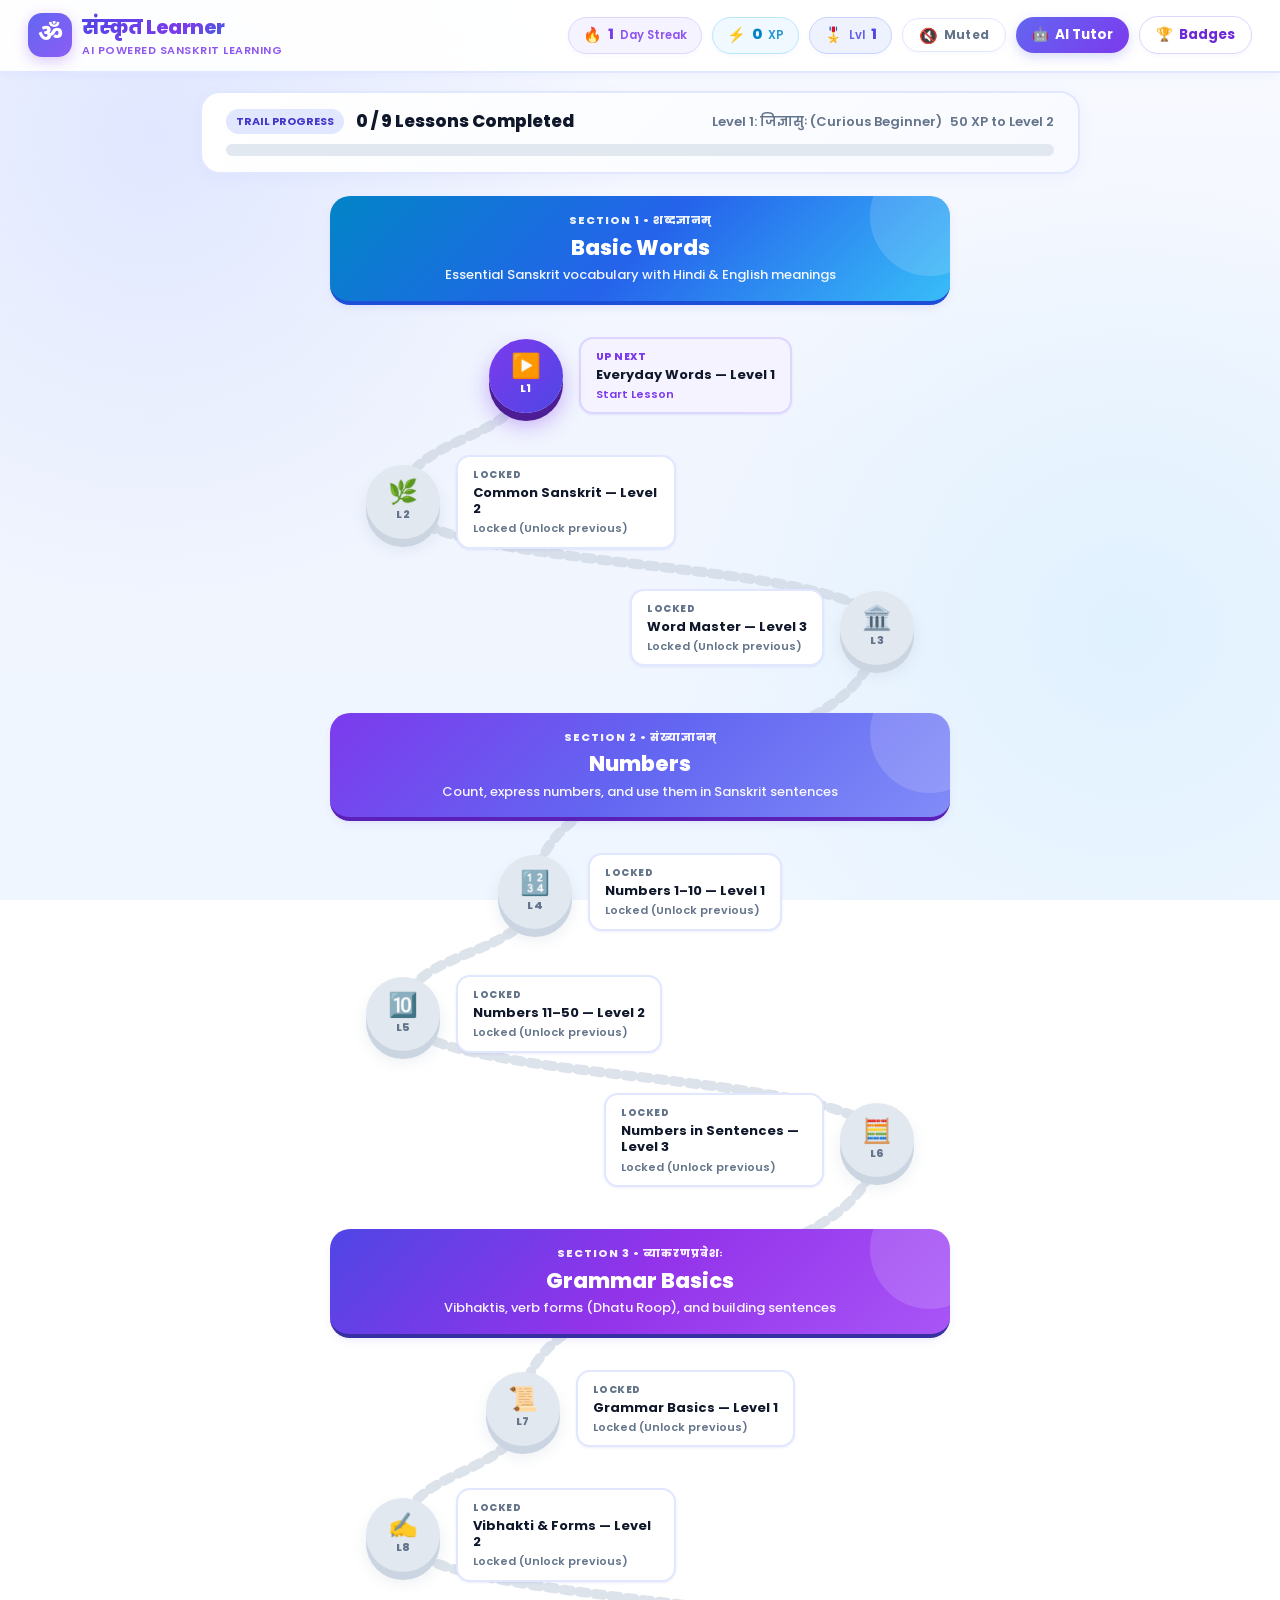
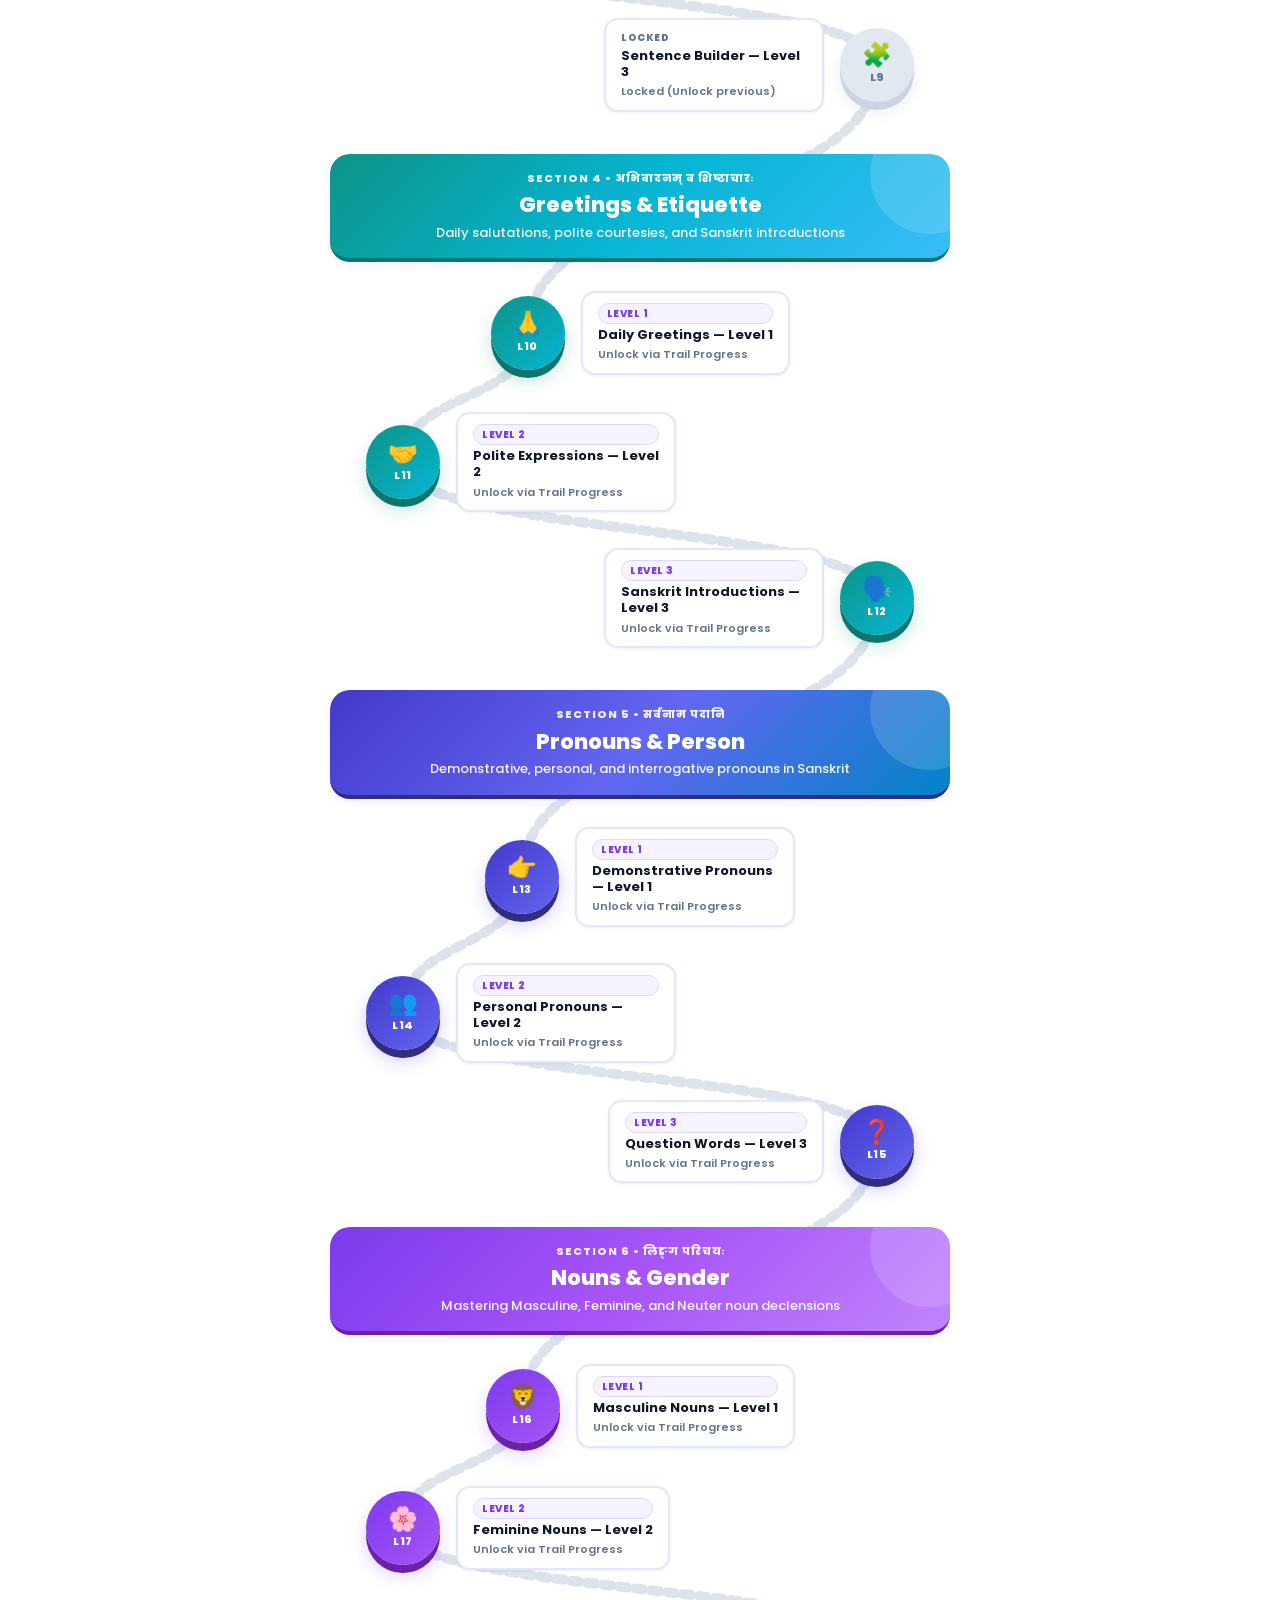
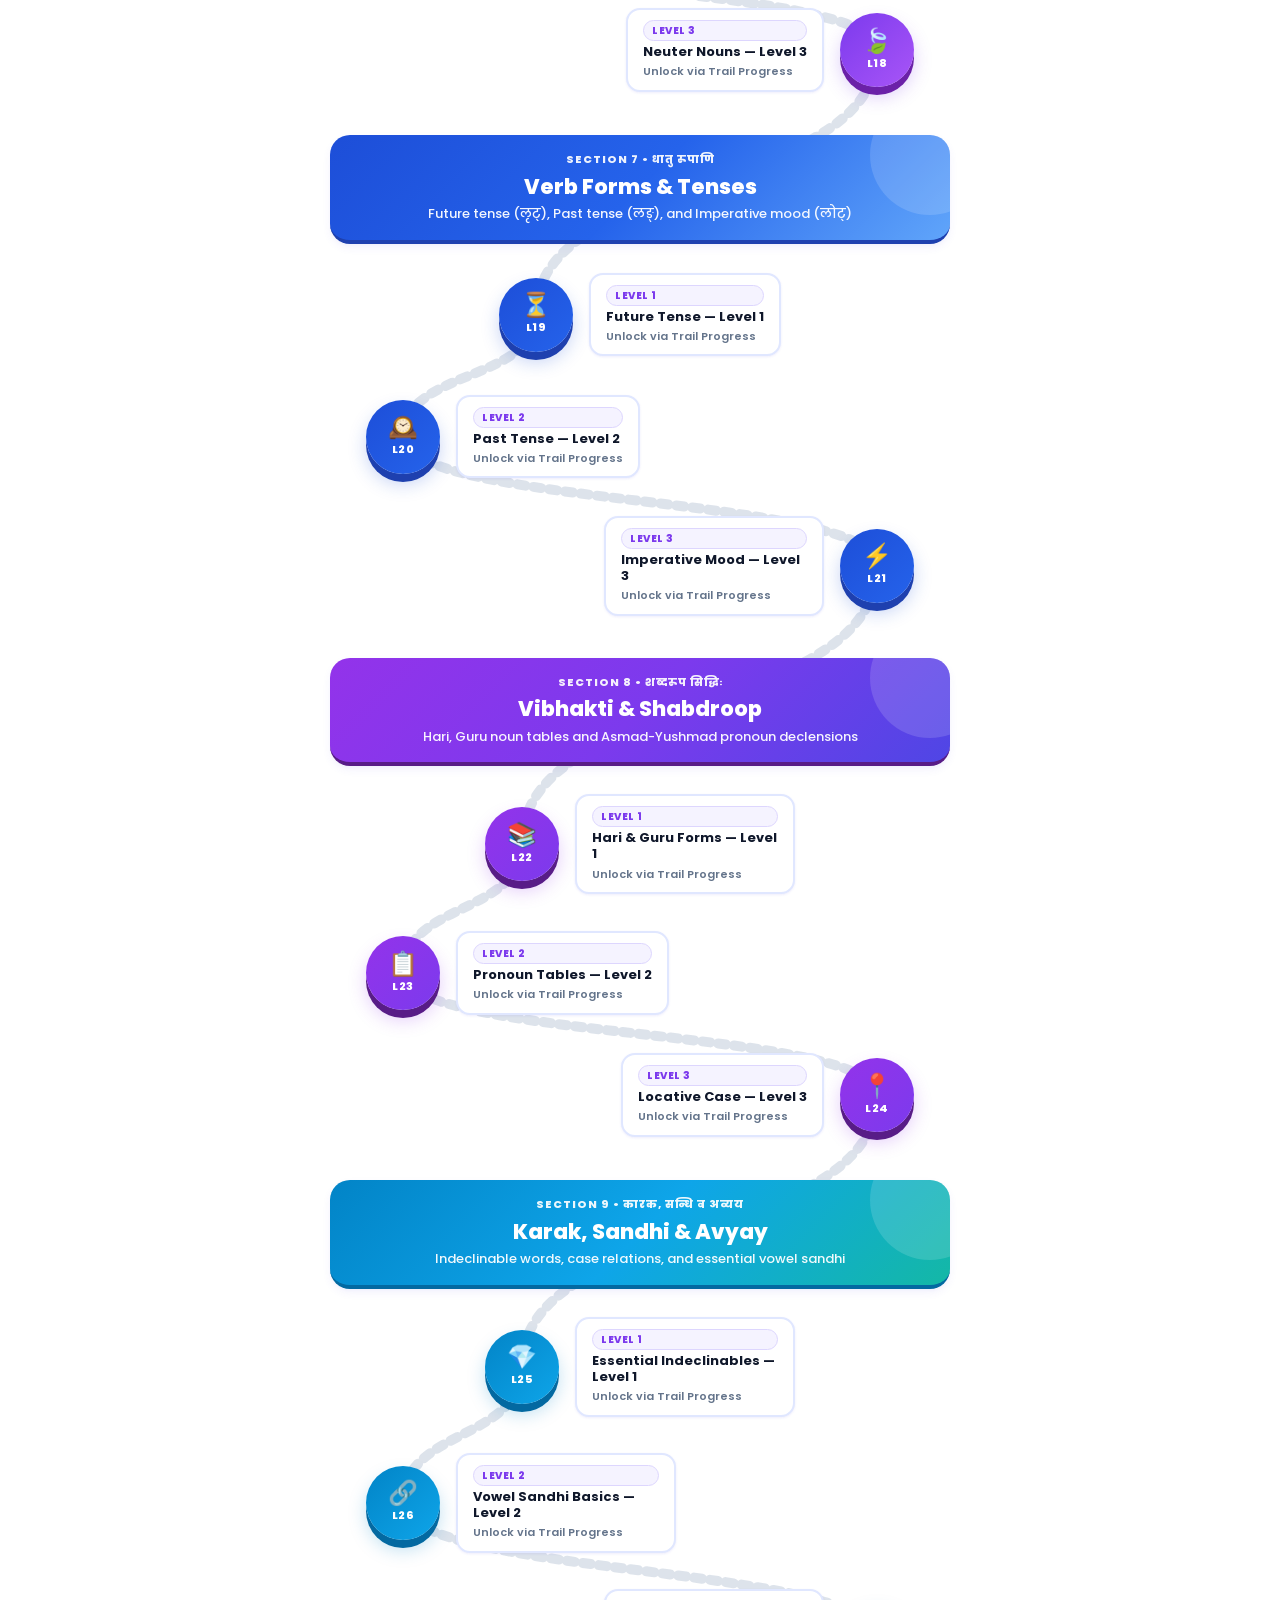
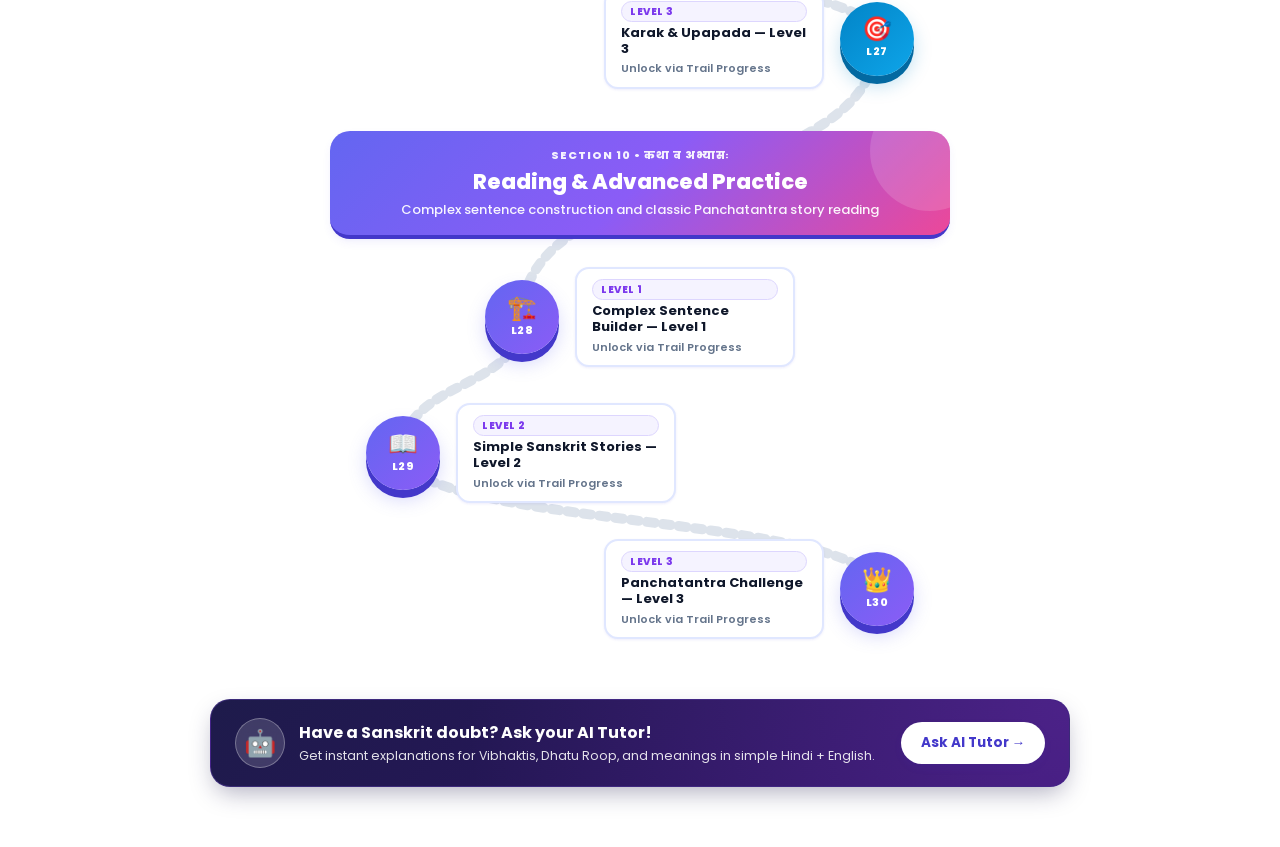
==== commit e9784ddb: "Add files via upload" ====
--- a/index.html
+++ b/index.html
@@ -44,15 +44,12 @@
         <span class="stat-value" id="level-val">1</span>
       </div>
 
-      <!-- Audio Controls (Relaxing Background Music & Sound Effects) -->
-      <div class="audio-control-pill" id="audio-control-pill">
-        <button class="sound-toggle-btn" id="sound-toggle-btn" aria-label="Toggle Sound" title="Enable Sound & Background Music">
-          <span class="sound-icon" id="sound-icon">🔇</span>
-          <span class="sound-label" id="sound-label">Music</span>
+      <!-- Simple Audio Toggle (ON by default) -->
+      <div class="audio-control-pill sound-active" id="audio-control-pill">
+        <button class="sound-toggle-btn sound-active" id="sound-toggle-btn" aria-label="Toggle Audio" title="Sound is ON (Click to Mute)">
+          <span class="sound-icon" id="sound-icon">🎵</span>
+          <span class="sound-label" id="sound-label">Sound On</span>
         </button>
-        <div class="volume-slider-wrap" id="volume-slider-wrap">
-          <input type="range" id="volume-slider" min="0" max="100" value="12" class="volume-slider" title="Music & Sound Volume" aria-label="Audio Volume">
-        </div>
       </div>
 
       <button class="nav-btn tutor-btn" id="open-tutor-btn" title="Ask AI Sanskrit Tutor">
--- a/style.css
+++ b/style.css
@@ -209,12 +209,11 @@
   opacity: 0.85;
 }
 
-/* Audio Controls Pill (Background Music & Sound Effects) */
+/* Audio Controls Pill (Simple ON/OFF Toggle) */
 .audio-control-pill {
   display: flex;
   align-items: center;
-  gap: 8px;
-  padding: 5px 12px;
+  padding: 4px 10px;
   background: #ffffff;
   border: 1.5px solid var(--border-light);
   border-radius: var(--radius-full);
@@ -226,6 +225,7 @@
 .audio-control-pill:hover {
   border-color: var(--border-purple);
   box-shadow: var(--shadow-sm);
+  transform: translateY(-1px);
 }
 
 .audio-control-pill.sound-active {
@@ -239,12 +239,12 @@
   cursor: pointer;
   display: flex;
   align-items: center;
-  gap: 5px;
+  gap: 6px;
   font-family: var(--font-body);
   font-size: 13px;
   font-weight: 700;
   color: var(--text-muted);
-  padding: 2px 4px;
+  padding: 3px 6px;
   border-radius: var(--radius-full);
   transition: all 0.15s ease;
 }
@@ -253,7 +253,8 @@
   color: var(--primary-purple);
 }
 
-.audio-control-pill.sound-active .sound-toggle-btn {
+.audio-control-pill.sound-active .sound-toggle-btn,
+.sound-toggle-btn.sound-active {
   color: #7c3aed;
 }
 
@@ -266,50 +267,6 @@
   font-size: 12px;
   font-weight: 700;
   letter-spacing: 0.2px;
-}
-
-.volume-slider-wrap {
-  display: flex;
-  align-items: center;
-}
-
-.volume-slider {
-  -webkit-appearance: none;
-  appearance: none;
-  width: 52px;
-  height: 5px;
-  border-radius: 4px;
-  background: #e2e8f0;
-  outline: none;
-  cursor: pointer;
-  transition: background 0.15s ease;
-}
-
-.volume-slider::-webkit-slider-thumb {
-  -webkit-appearance: none;
-  appearance: none;
-  width: 13px;
-  height: 13px;
-  border-radius: 50%;
-  background: #7c3aed;
-  border: 2px solid #ffffff;
-  box-shadow: 0 1px 3px rgba(0, 0, 0, 0.25);
-  cursor: pointer;
-  transition: transform 0.1s ease;
-}
-
-.volume-slider::-webkit-slider-thumb:hover {
-  transform: scale(1.2);
-}
-
-.volume-slider::-moz-range-thumb {
-  width: 13px;
-  height: 13px;
-  border-radius: 50%;
-  background: #7c3aed;
-  border: 2px solid #ffffff;
-  box-shadow: 0 1px 3px rgba(0, 0, 0, 0.25);
-  cursor: pointer;
 }
 
 /* Header Buttons */
@@ -1526,6 +1483,308 @@
 
 
 /* --------------------------------------------------------------------------
+   AI Sanskrit Tutor Chatbot Modal (Clean Professional White Interface)
+   -------------------------------------------------------------------------- */
+.tutor-modal-card {
+  background: #ffffff;
+  width: 100%;
+  max-width: 580px;
+  height: 82vh;
+  max-height: 650px;
+  border-radius: 16px;
+  border: 1px solid #e5e7eb;
+  box-shadow: 0 20px 25px -5px rgba(0, 0, 0, 0.1), 0 10px 10px -5px rgba(0, 0, 0, 0.04);
+  display: flex;
+  flex-direction: column;
+  overflow: hidden;
+  position: relative;
+  animation: modalSlideUp 0.25s cubic-bezier(0.16, 1, 0.3, 1) forwards;
+}
+
+@keyframes modalSlideUp {
+  from {
+    opacity: 0;
+    transform: translateY(16px) scale(0.98);
+  }
+  to {
+    opacity: 1;
+    transform: translateY(0) scale(1);
+  }
+}
+
+/* Header Area */
+.tutor-header {
+  background: #ffffff;
+  border-bottom: 1px solid #e5e7eb;
+  padding: 16px 20px;
+  display: flex;
+  align-items: center;
+  justify-content: space-between;
+  flex-shrink: 0;
+}
+
+.tutor-info {
+  display: flex;
+  align-items: center;
+  gap: 12px;
+}
+
+.tutor-avatar {
+  width: 42px;
+  height: 42px;
+  border-radius: 12px;
+  background: #f5f3ff;
+  border: 1px solid #ede9fe;
+  display: flex;
+  align-items: center;
+  justify-content: center;
+  font-size: 22px;
+  flex-shrink: 0;
+}
+
+.tutor-title {
+  font-size: 16px;
+  font-weight: 700;
+  color: #1f2937;
+  margin: 0 0 2px 0;
+  line-height: 1.25;
+}
+
+.tutor-status {
+  display: flex;
+  align-items: center;
+  gap: 6px;
+  font-size: 12px;
+  color: #6b7280;
+  font-weight: 500;
+}
+
+.status-dot {
+  width: 8px;
+  height: 8px;
+  border-radius: 50%;
+  background: #10b981;
+  display: inline-block;
+  box-shadow: 0 0 0 2px rgba(16, 185, 129, 0.2);
+}
+
+.tutor-header .close-modal-btn {
+  background: #f3f4f6;
+  border: 1px solid #e5e7eb;
+  color: #6b7280;
+  width: 32px;
+  height: 32px;
+  border-radius: 8px;
+  font-size: 18px;
+  display: flex;
+  align-items: center;
+  justify-content: center;
+  cursor: pointer;
+  transition: all 0.15s ease;
+}
+
+.tutor-header .close-modal-btn:hover {
+  background: #e5e7eb;
+  color: #1f2937;
+}
+
+/* Chat History / Messages Container */
+.tutor-chat-body {
+  flex: 1;
+  overflow-y: auto;
+  padding: 18px 20px;
+  background: #ffffff;
+  display: flex;
+  flex-direction: column;
+  gap: 16px;
+  scroll-behavior: smooth;
+}
+
+/* Individual Message Layout */
+.chat-message {
+  display: flex;
+  flex-direction: column;
+  max-width: 84%;
+  animation: messageFadeIn 0.2s ease forwards;
+}
+
+@keyframes messageFadeIn {
+  from { opacity: 0; transform: translateY(6px); }
+  to { opacity: 1; transform: translateY(0); }
+}
+
+/* Bot (AI) Message Style */
+.bot-message {
+  align-self: flex-start;
+}
+
+.bot-message .msg-bubble {
+  background: #f9fafb;
+  color: #1f2937;
+  border: 1px solid #e5e7eb;
+  border-radius: 14px 14px 14px 4px;
+  padding: 12px 16px;
+  font-size: 14px;
+  line-height: 1.6;
+  box-shadow: 0 1px 2px rgba(0, 0, 0, 0.03);
+}
+
+.bot-message .msg-bubble strong {
+  color: #111827;
+  font-weight: 700;
+}
+
+.bot-message .msg-bubble em {
+  color: #4b5563;
+  font-style: italic;
+}
+
+/* User Message Style */
+.user-message {
+  align-self: flex-end;
+}
+
+.user-message .msg-bubble {
+  background: #f5f3ff;
+  color: #1f2937;
+  border: 1px solid #ddd6fe;
+  border-radius: 14px 14px 4px 14px;
+  padding: 11px 16px;
+  font-size: 14px;
+  line-height: 1.5;
+  box-shadow: 0 1px 2px rgba(124, 58, 237, 0.05);
+}
+
+.user-message .msg-time {
+  align-self: flex-end;
+}
+
+/* Timestamp */
+.msg-time {
+  font-size: 11px;
+  color: #9ca3af;
+  margin-top: 4px;
+  padding: 0 2px;
+}
+
+/* Suggested Questions Section */
+.tutor-suggestions-wrap {
+  background: #fafafa;
+  border-top: 1px solid #e5e7eb;
+  padding: 10px 16px;
+  display: flex;
+  flex-direction: column;
+  gap: 8px;
+  flex-shrink: 0;
+}
+
+.suggestions-label {
+  font-size: 11.5px;
+  font-weight: 600;
+  color: #6b7280;
+  letter-spacing: 0.2px;
+}
+
+.suggestions-pills {
+  display: flex;
+  flex-wrap: nowrap;
+  gap: 6px;
+  overflow-x: auto;
+  padding-bottom: 4px;
+  -webkit-overflow-scrolling: touch;
+}
+
+.suggestions-pills::-webkit-scrollbar {
+  height: 4px;
+}
+.suggestions-pills::-webkit-scrollbar-thumb {
+  background: #d1d5db;
+  border-radius: 4px;
+}
+
+.suggestion-chip {
+  background: #ffffff;
+  border: 1px solid #e5e7eb;
+  color: #374151;
+  font-family: var(--font-body);
+  font-size: 12px;
+  font-weight: 500;
+  padding: 5px 12px;
+  border-radius: 9999px;
+  cursor: pointer;
+  white-space: nowrap;
+  flex-shrink: 0;
+  transition: all 0.15s ease;
+  box-shadow: 0 1px 2px rgba(0, 0, 0, 0.02);
+}
+
+.suggestion-chip:hover {
+  background: #f3f4f6;
+  border-color: #d1d5db;
+  color: #111827;
+  transform: translateY(-1px);
+}
+
+/* Input Area */
+.tutor-input-area {
+  background: #ffffff;
+  border-top: 1px solid #e5e7eb;
+  padding: 12px 16px;
+  display: flex;
+  align-items: center;
+  gap: 10px;
+  flex-shrink: 0;
+}
+
+.tutor-input-area input {
+  flex: 1;
+  background: #ffffff;
+  border: 1.5px solid #e5e7eb;
+  border-radius: 10px;
+  padding: 10px 14px;
+  font-family: var(--font-body);
+  font-size: 14px;
+  color: #1f2937;
+  outline: none;
+  transition: border-color 0.15s ease, box-shadow 0.15s ease;
+}
+
+.tutor-input-area input:focus {
+  border-color: #7c3aed;
+  box-shadow: 0 0 0 3px rgba(124, 58, 237, 0.1);
+}
+
+.tutor-input-area input::placeholder {
+  color: #9ca3af;
+}
+
+.tutor-send-btn {
+  background: #7c3aed;
+  color: #ffffff;
+  border: none;
+  border-radius: 10px;
+  padding: 10px 18px;
+  font-family: var(--font-body);
+  font-size: 13.5px;
+  font-weight: 600;
+  cursor: pointer;
+  transition: background 0.15s ease, transform 0.1s ease;
+  display: flex;
+  align-items: center;
+  gap: 4px;
+  flex-shrink: 0;
+}
+
+.tutor-send-btn:hover {
+  background: #6d28d9;
+  transform: translateY(-1px);
+}
+
+.tutor-send-btn:active {
+  transform: translateY(0);
+}
+
+/* --------------------------------------------------------------------------
    Badges Modal
    -------------------------------------------------------------------------- */
 .badges-modal-card {
@@ -1717,9 +1976,6 @@
     display: none;
   }
 
-  .volume-slider {
-    width: 36px;
-  }
 
   .nav-btn {
     padding: 8px 12px;
@@ -1771,8 +2027,38 @@
   }
 }
 
-@media (max-width: 480px) {
-  .volume-slider-wrap {
-    display: none;
-  }
-}
+
+@media (max-width: 600px) {
+  .tutor-modal-card {
+    height: 92vh;
+    max-height: 92vh;
+    border-radius: 12px;
+  }
+
+  .tutor-header {
+    padding: 12px 14px;
+  }
+
+  .tutor-chat-body {
+    padding: 14px;
+  }
+
+  .chat-message {
+    max-width: 92%;
+  }
+
+  .tutor-input-area {
+    padding: 10px 12px;
+    gap: 8px;
+  }
+
+  .tutor-input-area input {
+    padding: 8px 12px;
+    font-size: 13px;
+  }
+
+  .tutor-send-btn {
+    padding: 8px 14px;
+    font-size: 13px;
+  }
+}
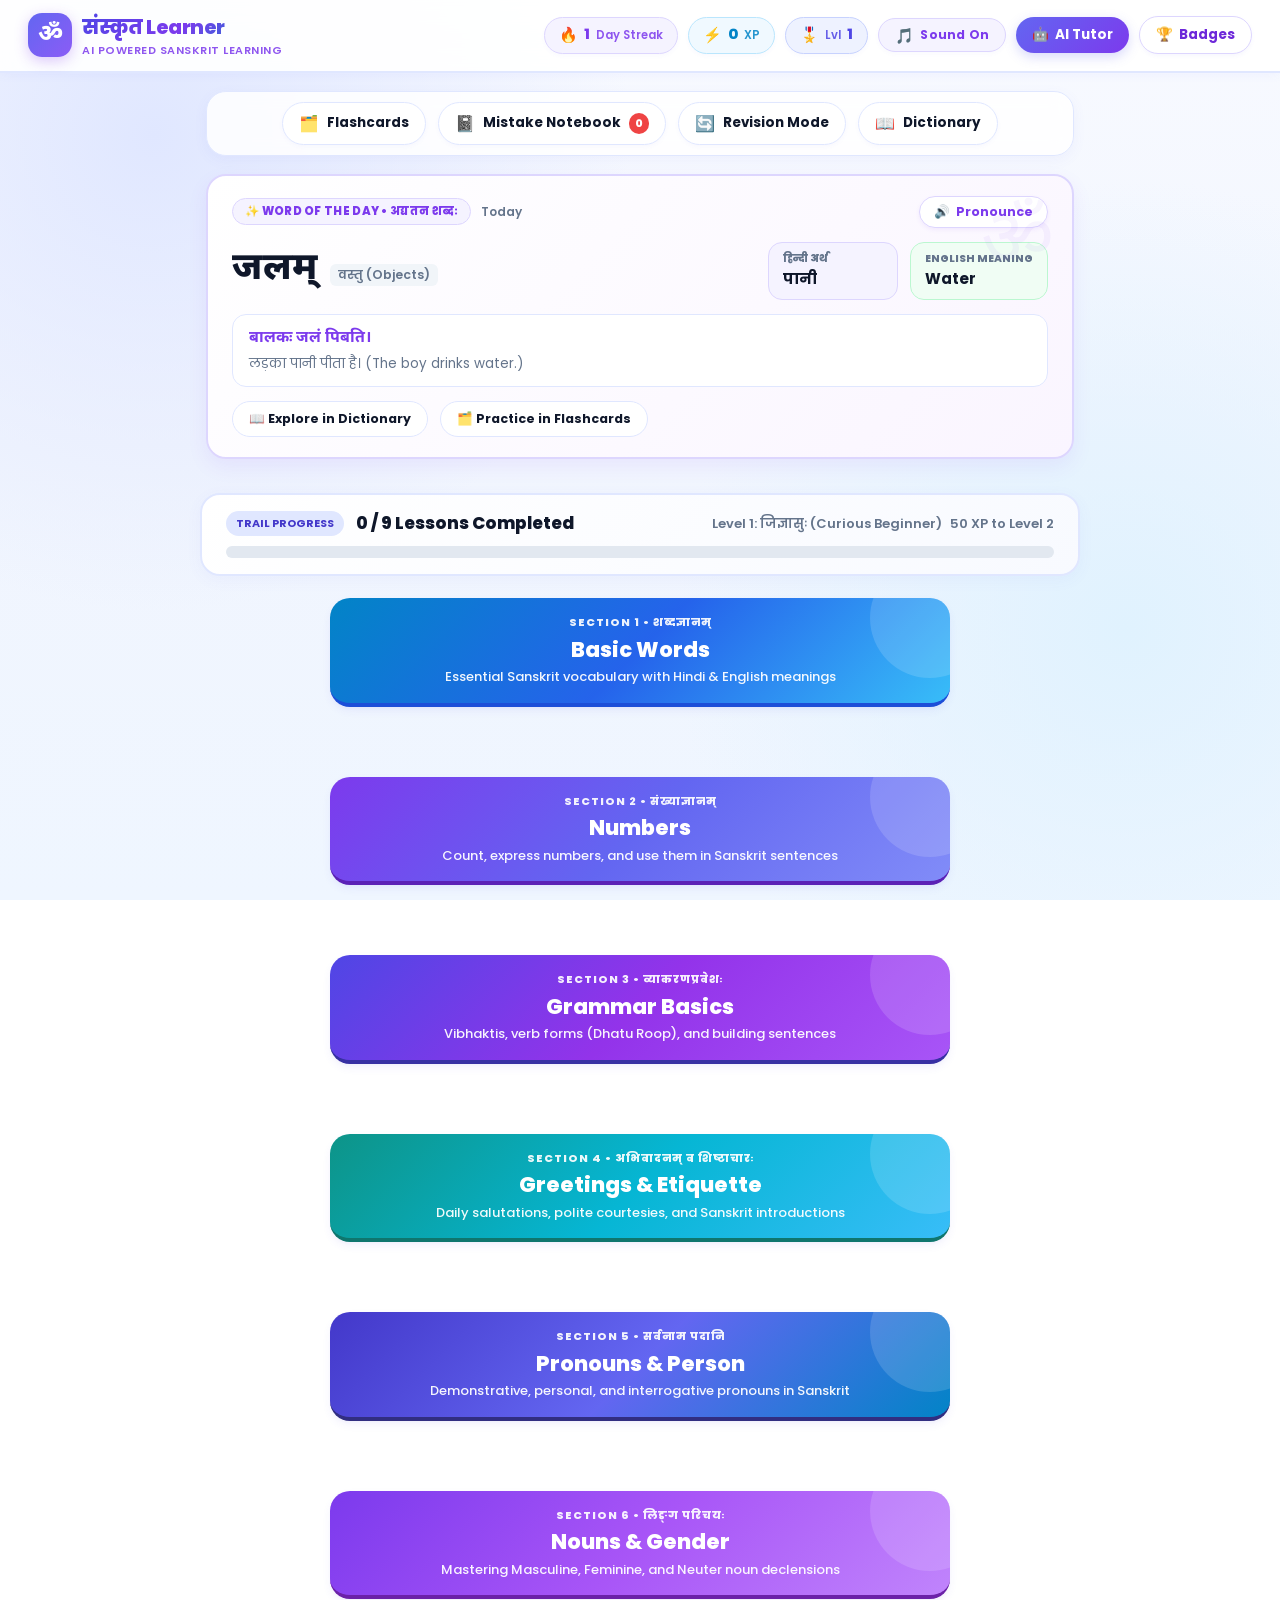
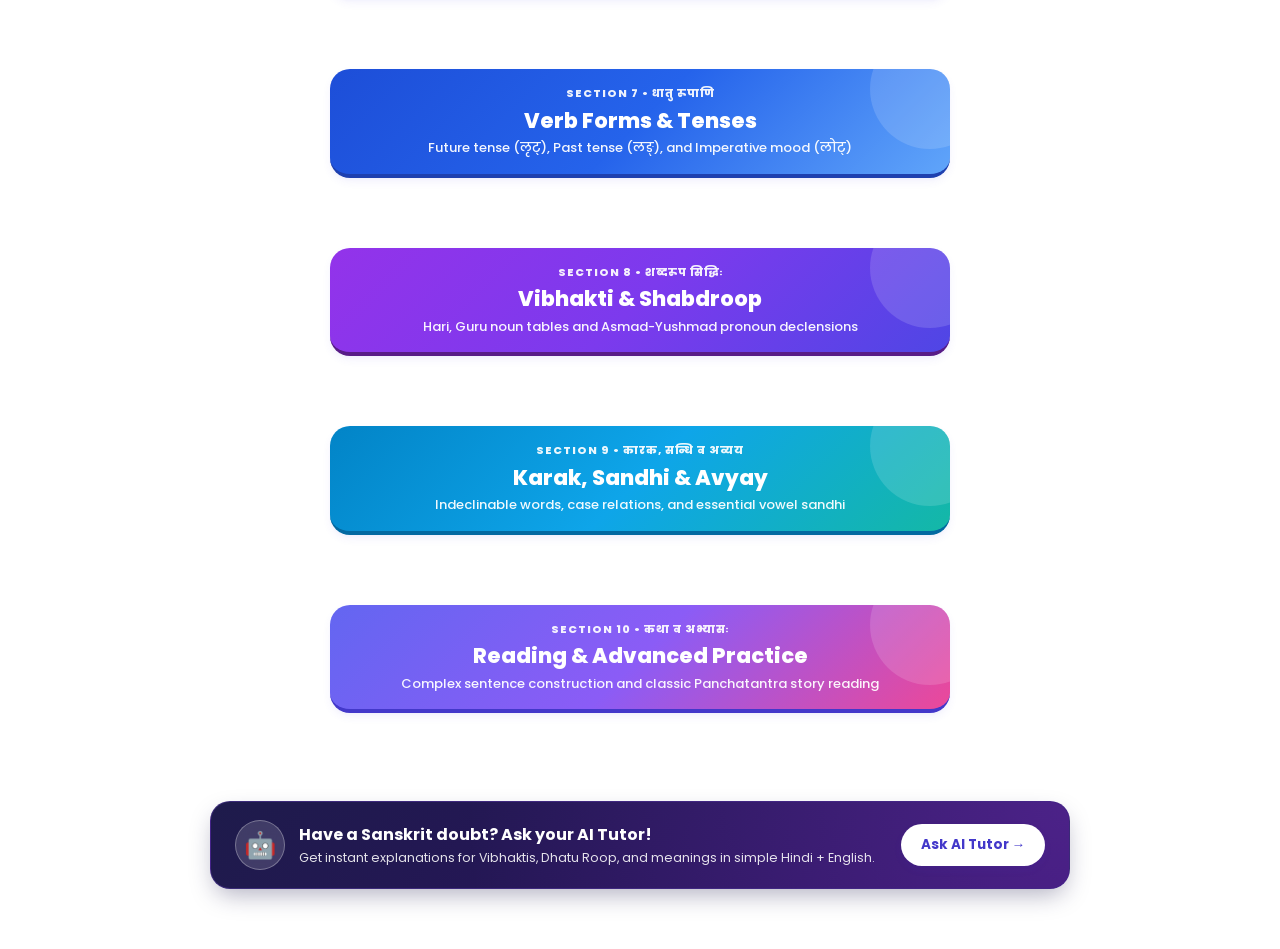
==== commit c93ff2ba: "Add files via upload" ====
--- a/index.html
+++ b/index.html
@@ -64,6 +64,81 @@
     </div>
   </header>
 
+  <!-- ======================================================== -->
+  <!-- FEATURE HUB NAVIGATION (Flashcards, Mistakes, Revision, Dictionary) -->
+  <!-- ======================================================== -->
+  <section class="feature-hub-wrap">
+    <div class="feature-hub-bar">
+      <button class="hub-btn" id="open-flashcards-btn" title="Open Smart Flashcards">
+        <span class="hub-btn-icon">🗂️</span>
+        <span class="hub-btn-text">Flashcards</span>
+      </button>
+      <button class="hub-btn" id="open-mistakes-btn" title="View Mistake Notebook">
+        <span class="hub-btn-icon">📓</span>
+        <span class="hub-btn-text">Mistake Notebook</span>
+        <span class="hub-badge" id="mistakes-count-badge">0</span>
+      </button>
+      <button class="hub-btn" id="open-revision-btn" title="Start Revision Mode">
+        <span class="hub-btn-icon">🔄</span>
+        <span class="hub-btn-text">Revision Mode</span>
+      </button>
+      <button class="hub-btn" id="open-dict-btn" title="Search Sanskrit Dictionary">
+        <span class="hub-btn-icon">📖</span>
+        <span class="hub-btn-text">Dictionary</span>
+      </button>
+    </div>
+  </section>
+
+  <!-- ======================================================== -->
+  <!-- SANSKRIT WORD OF THE DAY CARD (Deterministic Daily Selection) -->
+  <!-- ======================================================== -->
+  <section class="wotd-section-wrap">
+    <div class="wotd-card" id="wotd-card">
+      <div class="wotd-header">
+        <div class="wotd-header-left">
+          <span class="wotd-badge">✨ Word of the Day • अद्यतन शब्दः</span>
+          <span class="wotd-date" id="wotd-date-display">Today</span>
+        </div>
+        <button class="pronounce-btn" id="wotd-speak-btn" title="Pronounce Sanskrit Word">
+          <span class="pronounce-icon">🔊</span>
+          <span class="pronounce-text">Pronounce</span>
+        </button>
+      </div>
+
+      <div class="wotd-main">
+        <div class="wotd-word-wrap">
+          <h3 class="wotd-sanskrit" id="wotd-word-sanskrit">जलम्</h3>
+          <span class="wotd-category" id="wotd-word-category">वस्तु (Objects)</span>
+        </div>
+
+        <div class="wotd-meanings">
+          <div class="wotd-meaning-box hindi-meaning-box">
+            <span class="meaning-lang-tag">हिन्दी अर्थ</span>
+            <span class="meaning-val" id="wotd-word-hindi">पानी</span>
+          </div>
+          <div class="wotd-meaning-box english-meaning-box">
+            <span class="meaning-lang-tag">English Meaning</span>
+            <span class="meaning-val" id="wotd-word-english">Water</span>
+          </div>
+        </div>
+      </div>
+
+      <div class="wotd-sentence-box">
+        <div class="sentence-sanskrit" id="wotd-sentence-sanskrit">बालकः जलं पिबति।</div>
+        <div class="sentence-meaning" id="wotd-sentence-meaning">लड़का पानी पीता है। (The boy drinks water.)</div>
+      </div>
+
+      <div class="wotd-actions">
+        <button class="wotd-action-btn" id="wotd-open-dict-btn">
+          <span>📖 Explore in Dictionary</span>
+        </button>
+        <button class="wotd-action-btn" id="wotd-practice-card-btn">
+          <span>🗂️ Practice in Flashcards</span>
+        </button>
+      </div>
+    </div>
+  </section>
+
   <!-- Overall Progress Banner -->
   <section class="progress-banner-wrap">
     <div class="progress-banner">
@@ -420,6 +495,299 @@
     </div>
   </div>
 
+  <!-- ======================================================== -->
+  <!-- SMART FLASHCARDS MODAL -->
+  <!-- ======================================================== -->
+  <div class="modal-overlay" id="flashcards-modal" aria-hidden="true">
+    <div class="flashcards-modal-card">
+      <div class="flashcards-header">
+        <div class="flashcards-header-info">
+          <h3 class="flashcards-title">🗂️ Sanskrit Smart Flashcards</h3>
+          <p class="flashcards-subtitle">Flip to reveal meanings & classify into your study deck</p>
+        </div>
+        <button class="close-modal-btn" id="close-flashcards-btn">&times;</button>
+      </div>
+
+      <!-- Filter Tabs -->
+      <div class="flashcard-filter-bar">
+        <button class="fc-filter-btn active" data-filter="all">All Words (<span id="fc-count-all">0</span>)</button>
+        <button class="fc-filter-btn" data-filter="practice">🔴 Needs Practice (<span id="fc-count-practice">0</span>)</button>
+        <button class="fc-filter-btn" data-filter="learning">🟡 Learning (<span id="fc-count-learning">0</span>)</button>
+        <button class="fc-filter-btn" data-filter="known">🟢 Known (<span id="fc-count-known">0</span>)</button>
+        <button class="fc-shuffle-btn" id="fc-shuffle-btn" title="Shuffle Card Deck">🔀 Shuffle</button>
+      </div>
+
+      <!-- Progress / Counter -->
+      <div class="fc-deck-status">
+        <span id="fc-card-counter">Card 1 of 45</span>
+        <div class="fc-progress-bar-bg">
+          <div class="fc-progress-bar-fill" id="fc-progress-bar-fill" style="width: 2%;"></div>
+        </div>
+      </div>
+
+      <!-- 3D Flip Card Container -->
+      <div class="flashcard-scene" id="flashcard-scene">
+        <div class="flashcard-inner" id="flashcard-inner">
+          
+          <!-- Front Face -->
+          <div class="flashcard-face flashcard-front">
+            <div class="fc-card-tag" id="fc-front-category">वस्तु (Objects)</div>
+            <h2 class="fc-sanskrit-word" id="fc-front-word">जलम्</h2>
+            <button class="fc-speak-btn" id="fc-speak-btn" title="Pronounce Word">🔊 Pronounce</button>
+            <div class="fc-flip-hint">👆 Click or tap card to flip & reveal meaning</div>
+          </div>
+
+          <!-- Back Face -->
+          <div class="flashcard-face flashcard-back">
+            <div class="fc-back-meanings">
+              <div class="fc-back-item">
+                <span class="fc-back-label">हिन्दी अर्थ</span>
+                <span class="fc-back-val" id="fc-back-hindi">पानी</span>
+              </div>
+              <div class="fc-back-item">
+                <span class="fc-back-label">English Meaning</span>
+                <span class="fc-back-val" id="fc-back-english">Water</span>
+              </div>
+            </div>
+
+            <div class="fc-back-example">
+              <span class="fc-example-sanskrit" id="fc-back-example-sanskrit">बालकः जलं पिबति।</span>
+              <span class="fc-example-trans" id="fc-back-example-trans">लड़का पानी पीता है। (The boy drinks water.)</span>
+            </div>
+
+            <div class="fc-classification-bar">
+              <span class="fc-classify-label">Classify this word:</span>
+              <div class="fc-rating-buttons">
+                <button class="fc-rate-btn rate-practice" data-rating="practice" title="Needs Practice">🔴 Needs Practice</button>
+                <button class="fc-rate-btn rate-learning" data-rating="learning" title="Still Learning">🟡 Learning</button>
+                <button class="fc-rate-btn rate-known" data-rating="known" title="Mastered / Known">🟢 Known</button>
+              </div>
+            </div>
+          </div>
+
+        </div>
+      </div>
+
+      <!-- Navigation Arrows -->
+      <div class="fc-nav-bar">
+        <button class="fc-nav-arrow" id="fc-prev-btn">← Previous</button>
+        <button class="fc-flip-action-btn" id="fc-flip-action-btn">🔄 Flip Card</button>
+        <button class="fc-nav-arrow" id="fc-next-btn">Next →</button>
+      </div>
+    </div>
+  </div>
+
+  <!-- ======================================================== -->
+  <!-- MISTAKE NOTEBOOK MODAL -->
+  <!-- ======================================================== -->
+  <div class="modal-overlay" id="mistakes-modal" aria-hidden="true">
+    <div class="mistakes-modal-card">
+      <div class="mistakes-header">
+        <div class="mistakes-header-info">
+          <h3 class="mistakes-title">📓 Mistake Notebook • दोष शोधनम्</h3>
+          <p class="mistakes-subtitle">Review questions missed during quizzes and test yourself with revision quizzes</p>
+        </div>
+        <button class="close-modal-btn" id="close-mistakes-btn">&times;</button>
+      </div>
+
+      <!-- Mistake Action & Filter Bar -->
+      <div class="mistakes-action-bar">
+        <div class="mistakes-filter-tabs">
+          <button class="mistake-filter-btn active" data-filter="all">All (<span id="mistakes-total-count">0</span>)</button>
+          <button class="mistake-filter-btn" data-filter="active">Needs Review (<span id="mistakes-active-count">0</span>)</button>
+          <button class="mistake-filter-btn" data-filter="mastered">Mastered (<span id="mistakes-mastered-count">0</span>)</button>
+        </div>
+        <button class="primary-btn start-mistake-quiz-btn" id="start-mistake-quiz-btn">
+          <span>🔄 Review My Mistakes Quiz</span>
+        </button>
+      </div>
+
+      <!-- Mistake List View -->
+      <div class="mistakes-list" id="mistakes-list">
+        <!-- Rendered dynamically by script.js -->
+      </div>
+
+      <!-- Interactive Mistake Practice Quiz View (Hidden by default) -->
+      <div class="mistake-quiz-view hidden" id="mistake-quiz-view">
+        <div class="mq-header">
+          <span class="mq-counter" id="mq-counter">Question 1 of 5</span>
+          <button class="mq-exit-btn" id="mq-exit-btn">Exit Mistake Quiz ✕</button>
+        </div>
+        <div class="mq-card">
+          <h4 class="mq-question" id="mq-question">Question text here</h4>
+          <div class="options-grid" id="mq-options-container">
+            <!-- Rendered dynamically -->
+          </div>
+          <div class="feedback-banner" id="mq-feedback" style="display: none;">
+            <span class="feedback-icon" id="mq-feedback-icon">💡</span>
+            <div class="feedback-text">
+              <strong id="mq-feedback-title">Explanation</strong>
+              <p id="mq-feedback-desc"></p>
+            </div>
+          </div>
+          <button class="primary-btn" id="mq-next-btn" style="display: none;">Next Mistake Question →</button>
+        </div>
+      </div>
+    </div>
+  </div>
+
+  <!-- ======================================================== -->
+  <!-- REVISION MODE MODAL -->
+  <!-- ======================================================== -->
+  <div class="modal-overlay" id="revision-modal" aria-hidden="true">
+    <div class="revision-modal-card">
+      <div class="revision-header">
+        <div class="revision-header-info">
+          <h3 class="revision-title">🔄 Sanskrit Revision Mode • पुनरावृत्तिः</h3>
+          <p class="revision-subtitle">Sharpen your knowledge by topic without affecting official trail progress</p>
+        </div>
+        <button class="close-modal-btn" id="close-revision-btn">&times;</button>
+      </div>
+
+      <!-- Category Selection Grid -->
+      <div class="revision-categories-view" id="revision-categories-view">
+        <div class="revision-grid">
+          
+          <div class="revision-cat-card" data-cat="vocab">
+            <div class="cat-card-icon">📖</div>
+            <div class="cat-card-content">
+              <h4 class="cat-card-title">Vocabulary Revision</h4>
+              <p class="cat-card-desc">Everyday items, nature, fruits, house & family words</p>
+              <span class="cat-card-meta">10 Questions • शब्दावली</span>
+            </div>
+            <button class="cat-start-btn">Start Revision →</button>
+          </div>
+
+          <div class="revision-cat-card" data-cat="grammar">
+            <div class="cat-card-icon">📜</div>
+            <div class="cat-card-content">
+              <h4 class="cat-card-title">Grammar Revision</h4>
+              <p class="cat-card-desc">Dhatu Roop, Vibhaktis, sentence structures & Karaka</p>
+              <span class="cat-card-meta">10 Questions • व्याकरणम्</span>
+            </div>
+            <button class="cat-start-btn">Start Revision →</button>
+          </div>
+
+          <div class="revision-cat-card" data-cat="numbers">
+            <div class="cat-card-icon">🔢</div>
+            <div class="cat-card-content">
+              <h4 class="cat-card-title">Numbers Revision</h4>
+              <p class="cat-card-desc">Numbers 1–10, 11–50, and counting in sentences</p>
+              <span class="cat-card-meta">10 Questions • संख्याज्ञानम्</span>
+            </div>
+            <button class="cat-start-btn">Start Revision →</button>
+          </div>
+
+          <div class="revision-cat-card" data-cat="mixed">
+            <div class="cat-card-icon">🧩</div>
+            <div class="cat-card-content">
+              <h4 class="cat-card-title">Mixed Practice</h4>
+              <p class="cat-card-desc">Comprehensive test drawn from all syllabus topics</p>
+              <span class="cat-card-meta">10 Questions • मिश्रिताभ्यासः</span>
+            </div>
+            <button class="cat-start-btn">Start Revision →</button>
+          </div>
+
+          <div class="revision-cat-card" data-cat="mistakes">
+            <div class="cat-card-icon">📓</div>
+            <div class="cat-card-content">
+              <h4 class="cat-card-title">Mistake Revision</h4>
+              <p class="cat-card-desc">Dedicated practice quiz targeting questions you got wrong</p>
+              <span class="cat-card-meta" id="rev-mistakes-meta">Based on your mistake notebook</span>
+            </div>
+            <button class="cat-start-btn">Revise Mistakes →</button>
+          </div>
+
+        </div>
+      </div>
+
+      <!-- Revision Quiz Runner (Hidden by default) -->
+      <div class="revision-runner-view hidden" id="revision-runner-view">
+        <div class="rev-runner-top">
+          <div class="rev-runner-title-wrap">
+            <span class="rev-cat-badge" id="rev-runner-badge">Vocabulary Revision</span>
+            <span class="rev-runner-counter" id="rev-runner-counter">Question 1 of 10</span>
+          </div>
+          <button class="rev-exit-btn" id="rev-exit-btn">Exit Revision ✕</button>
+        </div>
+
+        <div class="rev-card">
+          <h4 class="rev-question-text" id="rev-question-text">Question text here</h4>
+          <div class="options-grid" id="rev-options-container">
+            <!-- Rendered dynamically -->
+          </div>
+          <div class="feedback-banner" id="rev-feedback" style="display: none;">
+            <span class="feedback-icon" id="rev-feedback-icon">💡</span>
+            <div class="feedback-text">
+              <strong id="rev-feedback-title">Explanation</strong>
+              <p id="rev-feedback-desc"></p>
+            </div>
+          </div>
+          <button class="primary-btn" id="rev-next-btn" style="display: none;">Next Revision Question →</button>
+        </div>
+      </div>
+
+      <!-- Revision Results View (Hidden by default) -->
+      <div class="revision-results-view hidden" id="revision-results-view">
+        <div class="rev-results-card">
+          <div class="rev-results-icon">🎯</div>
+          <h3 class="rev-results-headline">Revision Completed!</h3>
+          <p class="rev-results-sub">Great job revising your Sanskrit concepts.</p>
+          <div class="rev-score-banner">
+            <span class="rev-score-val" id="rev-score-display">8 / 10 Correct</span>
+            <span class="rev-score-pct" id="rev-pct-display">80% Accuracy</span>
+          </div>
+          <button class="primary-btn" id="rev-finish-btn">Back to Categories</button>
+        </div>
+      </div>
+
+    </div>
+  </div>
+
+  <!-- ======================================================== -->
+  <!-- SEARCHABLE SANSKRIT DICTIONARY MODAL -->
+  <!-- ======================================================== -->
+  <div class="modal-overlay" id="dictionary-modal" aria-hidden="true">
+    <div class="dictionary-modal-card">
+      <div class="dictionary-header">
+        <div class="dictionary-header-info">
+          <h3 class="dictionary-title">📖 Sanskrit Dictionary • संस्कृत शब्दकोशः</h3>
+          <p class="dictionary-subtitle">Search verified Sanskrit vocabulary with Hindi, English, and example sentences</p>
+        </div>
+        <button class="close-modal-btn" id="close-dictionary-btn">&times;</button>
+      </div>
+
+      <!-- Search & Category Filter Area -->
+      <div class="dict-search-bar-wrap">
+        <div class="dict-input-wrap">
+          <span class="dict-search-icon">🔍</span>
+          <input type="text" id="dict-search-input" placeholder="Search in Sanskrit (जलम्), English (water), or Hindi (पानी)..." autocomplete="off">
+          <button class="dict-clear-btn hidden" id="dict-clear-btn" title="Clear Search">✕</button>
+        </div>
+        
+        <div class="dict-category-pills" id="dict-category-pills">
+          <button class="dict-pill active" data-cat="all">All (45)</button>
+          <button class="dict-pill" data-cat="वस्तु (Objects)">वस्तु (Objects)</button>
+          <button class="dict-pill" data-cat="प्रकृति (Nature)">प्रकृति (Nature)</button>
+          <button class="dict-pill" data-cat="सम्बन्ध (Family)">सम्बन्ध (Family)</button>
+          <button class="dict-pill" data-cat="संख्या (Numbers)">संख्या (Numbers)</button>
+          <button class="dict-pill" data-cat="क्रिया (Verbs)">क्रिया (Verbs)</button>
+          <button class="dict-pill" data-cat="व्याकरण (Grammar)">व्याकरण (Grammar)</button>
+          <button class="dict-pill" data-cat="अभिवादन (Greetings)">अभिवादन (Greetings)</button>
+        </div>
+
+        <div class="dict-results-meta">
+          <span id="dict-results-count">Showing 45 of 45 words</span>
+        </div>
+      </div>
+
+      <!-- Dictionary Entries Grid -->
+      <div class="dict-entries-list" id="dict-entries-list">
+        <!-- Rendered dynamically by script.js -->
+      </div>
+    </div>
+  </div>
+
   <!-- Notification Toast for Badges & Level-ups -->
   <div class="toast-notification" id="toast-notify">
     <div class="toast-icon" id="toast-icon">🏆</div>
--- a/style.css
+++ b/style.css
@@ -2062,3 +2062,1351 @@
     font-size: 13px;
   }
 }
+
+/* ==========================================================================
+   PHASE 1 LEARNING TOOLS STYLES: Hub, WOTD, Flashcards, Mistakes, Revision, Dict
+   ========================================================================== */
+
+/* --------------------------------------------------------------------------
+   Feature Hub Bar
+   -------------------------------------------------------------------------- */
+.feature-hub-wrap {
+  width: 100%;
+  max-width: 900px;
+  margin: 18px auto 6px auto;
+  padding: 0 16px;
+}
+
+.feature-hub-bar {
+  display: flex;
+  align-items: center;
+  justify-content: center;
+  gap: 12px;
+  flex-wrap: wrap;
+  padding: 10px 14px;
+  background: rgba(255, 255, 255, 0.85);
+  backdrop-filter: blur(10px);
+  border: 1.5px solid var(--border-light);
+  border-radius: var(--radius-lg);
+  box-shadow: 0 4px 14px rgba(99, 102, 241, 0.06);
+}
+
+.hub-btn {
+  display: flex;
+  align-items: center;
+  gap: 8px;
+  padding: 8px 16px;
+  background: #ffffff;
+  border: 1.5px solid var(--border-light);
+  border-radius: var(--radius-full);
+  font-family: var(--font-body);
+  font-size: 13.5px;
+  font-weight: 700;
+  color: var(--text-main);
+  cursor: pointer;
+  transition: all 0.2s cubic-bezier(0.16, 1, 0.3, 1);
+  box-shadow: 0 2px 4px rgba(99, 102, 241, 0.04);
+  position: relative;
+}
+
+.hub-btn:hover {
+  border-color: var(--border-purple);
+  color: var(--primary-purple);
+  transform: translateY(-2px);
+  box-shadow: var(--shadow-sm);
+  background: #f5f3ff;
+}
+
+.hub-btn:active {
+  transform: translateY(0);
+}
+
+.hub-btn-icon {
+  font-size: 16px;
+}
+
+.hub-badge {
+  background: #ef4444;
+  color: #ffffff;
+  font-size: 11px;
+  font-weight: 800;
+  padding: 2px 6px;
+  border-radius: var(--radius-full);
+  min-width: 18px;
+  text-align: center;
+}
+
+/* --------------------------------------------------------------------------
+   Sanskrit Word of the Day (WOTD) Card
+   -------------------------------------------------------------------------- */
+.wotd-section-wrap {
+  width: 100%;
+  max-width: 900px;
+  margin: 12px auto 16px auto;
+  padding: 0 16px;
+}
+
+.wotd-card {
+  background: linear-gradient(135deg, #ffffff, #faf5ff);
+  border: 2px solid #ddd6fe;
+  border-radius: var(--radius-lg);
+  padding: 20px 24px;
+  box-shadow: 0 8px 20px rgba(124, 58, 237, 0.08);
+  display: flex;
+  flex-direction: column;
+  gap: 14px;
+  position: relative;
+  overflow: hidden;
+}
+
+.wotd-card::before {
+  content: "ॐ";
+  position: absolute;
+  right: 18px;
+  top: 10px;
+  font-family: var(--font-sanskrit);
+  font-size: 80px;
+  color: rgba(124, 58, 237, 0.05);
+  pointer-events: none;
+}
+
+.wotd-header {
+  display: flex;
+  align-items: center;
+  justify-content: space-between;
+  flex-wrap: wrap;
+  gap: 10px;
+}
+
+.wotd-header-left {
+  display: flex;
+  align-items: center;
+  gap: 10px;
+}
+
+.wotd-badge {
+  background: var(--bg-card-lavender);
+  border: 1px solid var(--border-purple);
+  color: var(--primary-purple);
+  padding: 4px 12px;
+  border-radius: var(--radius-full);
+  font-size: 11.5px;
+  font-weight: 800;
+  letter-spacing: 0.3px;
+  text-transform: uppercase;
+}
+
+.wotd-date {
+  font-size: 12px;
+  font-weight: 600;
+  color: var(--text-muted);
+}
+
+.pronounce-btn {
+  display: flex;
+  align-items: center;
+  gap: 6px;
+  background: #ffffff;
+  border: 1.5px solid var(--border-purple);
+  color: var(--primary-purple);
+  padding: 6px 14px;
+  border-radius: var(--radius-full);
+  font-family: var(--font-body);
+  font-size: 12.5px;
+  font-weight: 700;
+  cursor: pointer;
+  transition: all 0.15s ease;
+  box-shadow: 0 2px 4px rgba(124, 58, 237, 0.08);
+}
+
+.pronounce-btn:hover {
+  background: #f5f3ff;
+  transform: scale(1.03);
+}
+
+.wotd-main {
+  display: flex;
+  align-items: center;
+  justify-content: space-between;
+  flex-wrap: wrap;
+  gap: 16px;
+}
+
+.wotd-word-wrap {
+  display: flex;
+  align-items: baseline;
+  gap: 12px;
+}
+
+.wotd-sanskrit {
+  font-family: var(--font-sanskrit);
+  font-size: 38px;
+  font-weight: 800;
+  color: var(--text-main);
+  line-height: 1.1;
+  letter-spacing: 0.5px;
+}
+
+.wotd-category {
+  font-size: 12.5px;
+  font-weight: 600;
+  color: var(--text-muted);
+  background: #f1f5f9;
+  padding: 2px 8px;
+  border-radius: 6px;
+}
+
+.wotd-meanings {
+  display: flex;
+  align-items: center;
+  gap: 12px;
+  flex-wrap: wrap;
+}
+
+.wotd-meaning-box {
+  padding: 8px 14px;
+  border-radius: var(--radius-md);
+  display: flex;
+  flex-direction: column;
+  gap: 2px;
+  min-width: 130px;
+}
+
+.hindi-meaning-box {
+  background: #f5f3ff;
+  border: 1.5px solid #ddd6fe;
+}
+
+.english-meaning-box {
+  background: #f0fdf4;
+  border: 1.5px solid #bbf7d0;
+}
+
+.meaning-lang-tag {
+  font-size: 10.5px;
+  font-weight: 800;
+  color: var(--text-muted);
+  text-transform: uppercase;
+}
+
+.meaning-val {
+  font-size: 15px;
+  font-weight: 700;
+  color: var(--text-main);
+}
+
+.wotd-sentence-box {
+  background: #ffffff;
+  border: 1.5px solid var(--border-light);
+  border-radius: var(--radius-md);
+  padding: 12px 16px;
+  display: flex;
+  flex-direction: column;
+  gap: 4px;
+}
+
+.sentence-sanskrit {
+  font-family: var(--font-sanskrit);
+  font-size: 16px;
+  font-weight: 700;
+  color: var(--primary-purple);
+}
+
+.sentence-meaning {
+  font-size: 13.5px;
+  color: var(--text-muted);
+  line-height: 1.4;
+}
+
+.wotd-actions {
+  display: flex;
+  align-items: center;
+  gap: 12px;
+  flex-wrap: wrap;
+}
+
+.wotd-action-btn {
+  background: #ffffff;
+  border: 1.5px solid var(--border-light);
+  color: var(--text-main);
+  padding: 8px 16px;
+  border-radius: var(--radius-full);
+  font-family: var(--font-body);
+  font-size: 12.5px;
+  font-weight: 700;
+  cursor: pointer;
+  transition: all 0.15s ease;
+}
+
+.wotd-action-btn:hover {
+  border-color: var(--border-purple);
+  color: var(--primary-purple);
+  background: #f5f3ff;
+}
+
+/* --------------------------------------------------------------------------
+   Smart Flashcards Styles
+   -------------------------------------------------------------------------- */
+.flashcards-modal-card {
+  background: #ffffff;
+  width: 100%;
+  max-width: 640px;
+  max-height: 90vh;
+  border-radius: 18px;
+  border: 1px solid #e5e7eb;
+  box-shadow: 0 20px 30px -10px rgba(0, 0, 0, 0.12);
+  display: flex;
+  flex-direction: column;
+  overflow-y: auto;
+  padding: 24px;
+  gap: 16px;
+}
+
+.flashcards-header {
+  display: flex;
+  align-items: center;
+  justify-content: space-between;
+}
+
+.flashcards-title {
+  font-size: 18px;
+  font-weight: 800;
+  color: #1f2937;
+  margin-bottom: 2px;
+}
+
+.flashcards-subtitle {
+  font-size: 12.5px;
+  color: #6b7280;
+}
+
+.flashcard-filter-bar {
+  display: flex;
+  align-items: center;
+  gap: 8px;
+  flex-wrap: wrap;
+}
+
+.fc-filter-btn {
+  padding: 6px 12px;
+  background: #f3f4f6;
+  border: 1px solid #e5e7eb;
+  border-radius: 9999px;
+  font-family: var(--font-body);
+  font-size: 12px;
+  font-weight: 600;
+  color: #4b5563;
+  cursor: pointer;
+  transition: all 0.15s ease;
+}
+
+.fc-filter-btn:hover {
+  background: #e5e7eb;
+  color: #1f2937;
+}
+
+.fc-filter-btn.active {
+  background: #7c3aed;
+  border-color: #7c3aed;
+  color: #ffffff;
+}
+
+.fc-shuffle-btn {
+  margin-left: auto;
+  padding: 6px 12px;
+  background: #ffffff;
+  border: 1.5px solid #ddd6fe;
+  color: #7c3aed;
+  border-radius: 9999px;
+  font-size: 12px;
+  font-weight: 700;
+  cursor: pointer;
+  transition: all 0.15s ease;
+}
+
+.fc-shuffle-btn:hover {
+  background: #f5f3ff;
+  transform: rotate(5deg);
+}
+
+.fc-deck-status {
+  display: flex;
+  flex-direction: column;
+  gap: 4px;
+  font-size: 12px;
+  font-weight: 700;
+  color: #6b7280;
+}
+
+.fc-progress-bar-bg {
+  width: 100%;
+  height: 6px;
+  background: #f1f5f9;
+  border-radius: 9999px;
+  overflow: hidden;
+}
+
+.fc-progress-bar-fill {
+  height: 100%;
+  background: linear-gradient(90deg, #7c3aed, #0284c7);
+  transition: width 0.3s ease;
+}
+
+/* 3D Flip Card Container */
+.flashcard-scene {
+  width: 100%;
+  height: 250px;
+  perspective: 1000px;
+  cursor: pointer;
+  user-select: none;
+}
+
+.flashcard-inner {
+  width: 100%;
+  height: 100%;
+  position: relative;
+  transform-style: preserve-3d;
+  transition: transform 0.45s cubic-bezier(0.4, 0, 0.2, 1);
+  border-radius: 16px;
+  box-shadow: 0 10px 25px -5px rgba(124, 58, 237, 0.12);
+}
+
+.flashcard-inner.is-flipped {
+  transform: rotateY(180deg);
+}
+
+.flashcard-face {
+  position: absolute;
+  inset: 0;
+  backface-visibility: hidden;
+  border-radius: 16px;
+  padding: 24px;
+  display: flex;
+  flex-direction: column;
+  align-items: center;
+  justify-content: center;
+  text-align: center;
+}
+
+.flashcard-front {
+  background: linear-gradient(135deg, #ffffff, #faf5ff);
+  border: 2px solid #ddd6fe;
+  gap: 12px;
+}
+
+.fc-card-tag {
+  font-size: 11.5px;
+  font-weight: 700;
+  color: #7c3aed;
+  background: #ede9fe;
+  padding: 3px 10px;
+  border-radius: 9999px;
+}
+
+.fc-sanskrit-word {
+  font-family: var(--font-sanskrit);
+  font-size: 44px;
+  font-weight: 800;
+  color: #1f2937;
+  letter-spacing: 0.5px;
+}
+
+.fc-speak-btn {
+  background: #ffffff;
+  border: 1px solid #ddd6fe;
+  color: #7c3aed;
+  padding: 6px 14px;
+  border-radius: 9999px;
+  font-size: 12.5px;
+  font-weight: 700;
+  cursor: pointer;
+  transition: all 0.15s ease;
+}
+
+.fc-speak-btn:hover {
+  background: #f5f3ff;
+  transform: scale(1.05);
+}
+
+.fc-flip-hint {
+  font-size: 11.5px;
+  color: #9ca3af;
+  margin-top: 8px;
+}
+
+.flashcard-back {
+  background: #ffffff;
+  border: 2px solid #bbf7d0;
+  transform: rotateY(180deg);
+  justify-content: space-between;
+  gap: 10px;
+}
+
+.fc-back-meanings {
+  display: flex;
+  align-items: center;
+  justify-content: center;
+  gap: 20px;
+  width: 100%;
+}
+
+.fc-back-item {
+  display: flex;
+  flex-direction: column;
+  gap: 2px;
+}
+
+.fc-back-label {
+  font-size: 10.5px;
+  font-weight: 800;
+  color: #6b7280;
+  text-transform: uppercase;
+}
+
+.fc-back-val {
+  font-size: 18px;
+  font-weight: 800;
+  color: #111827;
+}
+
+.fc-back-example {
+  background: #f8fafc;
+  border: 1px solid #e2e8f0;
+  border-radius: 10px;
+  padding: 8px 14px;
+  display: flex;
+  flex-direction: column;
+  gap: 3px;
+  width: 100%;
+}
+
+.fc-example-sanskrit {
+  font-family: var(--font-sanskrit);
+  font-size: 15px;
+  font-weight: 700;
+  color: #0284c7;
+}
+
+.fc-example-trans {
+  font-size: 12.5px;
+  color: #64748b;
+}
+
+.fc-classification-bar {
+  display: flex;
+  flex-direction: column;
+  gap: 6px;
+  width: 100%;
+}
+
+.fc-classify-label {
+  font-size: 11px;
+  font-weight: 700;
+  color: #9ca3af;
+  text-transform: uppercase;
+}
+
+.fc-rating-buttons {
+  display: flex;
+  align-items: center;
+  justify-content: center;
+  gap: 8px;
+}
+
+.fc-rate-btn {
+  flex: 1;
+  padding: 7px 10px;
+  border-radius: 8px;
+  font-family: var(--font-body);
+  font-size: 11.5px;
+  font-weight: 700;
+  cursor: pointer;
+  border: 1.5px solid transparent;
+  transition: all 0.15s ease;
+}
+
+.rate-practice {
+  background: #fee2e2;
+  color: #b91c1c;
+  border-color: #fecaca;
+}
+.rate-practice:hover {
+  background: #fca5a5;
+  color: #7f1d1d;
+}
+
+.rate-learning {
+  background: #fef3c7;
+  color: #b45309;
+  border-color: #fde68a;
+}
+.rate-learning:hover {
+  background: #fde047;
+  color: #78350f;
+}
+
+.rate-known {
+  background: #dcfce7;
+  color: #15803d;
+  border-color: #bbf7d0;
+}
+.rate-known:hover {
+  background: #86efac;
+  color: #14532d;
+}
+
+.fc-nav-bar {
+  display: flex;
+  align-items: center;
+  justify-content: space-between;
+  gap: 12px;
+}
+
+.fc-nav-arrow {
+  padding: 8px 16px;
+  background: #f3f4f6;
+  border: 1px solid #e5e7eb;
+  color: #374151;
+  border-radius: 8px;
+  font-weight: 700;
+  font-size: 13px;
+  cursor: pointer;
+  transition: all 0.15s ease;
+}
+
+.fc-nav-arrow:hover {
+  background: #e5e7eb;
+  color: #111827;
+}
+
+.fc-flip-action-btn {
+  padding: 8px 16px;
+  background: #f5f3ff;
+  border: 1.5px solid #ddd6fe;
+  color: #7c3aed;
+  border-radius: 8px;
+  font-weight: 700;
+  font-size: 13px;
+  cursor: pointer;
+  transition: all 0.15s ease;
+}
+
+.fc-flip-action-btn:hover {
+  background: #ede9fe;
+}
+
+/* --------------------------------------------------------------------------
+   Mistake Notebook Styles
+   -------------------------------------------------------------------------- */
+.mistakes-modal-card {
+  background: #ffffff;
+  width: 100%;
+  max-width: 680px;
+  max-height: 88vh;
+  border-radius: 18px;
+  border: 1px solid #e5e7eb;
+  box-shadow: 0 20px 30px -10px rgba(0, 0, 0, 0.12);
+  display: flex;
+  flex-direction: column;
+  padding: 24px;
+  gap: 16px;
+  overflow: hidden;
+}
+
+.mistakes-header {
+  display: flex;
+  align-items: center;
+  justify-content: space-between;
+}
+
+.mistakes-title {
+  font-size: 18px;
+  font-weight: 800;
+  color: #1f2937;
+  margin-bottom: 2px;
+}
+
+.mistakes-subtitle {
+  font-size: 12.5px;
+  color: #6b7280;
+}
+
+.mistakes-action-bar {
+  display: flex;
+  align-items: center;
+  justify-content: space-between;
+  flex-wrap: wrap;
+  gap: 12px;
+}
+
+.mistakes-filter-tabs {
+  display: flex;
+  align-items: center;
+  gap: 6px;
+}
+
+.mistake-filter-btn {
+  padding: 6px 12px;
+  background: #f3f4f6;
+  border: 1px solid #e5e7eb;
+  border-radius: 9999px;
+  font-family: var(--font-body);
+  font-size: 12px;
+  font-weight: 600;
+  color: #4b5563;
+  cursor: pointer;
+  transition: all 0.15s ease;
+}
+
+.mistake-filter-btn.active {
+  background: #ef4444;
+  border-color: #ef4444;
+  color: #ffffff;
+}
+
+.start-mistake-quiz-btn {
+  background: linear-gradient(135deg, #ef4444, #dc2626);
+  color: #ffffff;
+  border: none;
+  padding: 8px 16px;
+  font-size: 13px;
+  font-weight: 700;
+  border-radius: 9999px;
+  cursor: pointer;
+  transition: all 0.15s ease;
+}
+
+.start-mistake-quiz-btn:hover {
+  transform: translateY(-1px);
+  box-shadow: 0 4px 10px rgba(239, 68, 68, 0.25);
+}
+
+.mistakes-list {
+  flex: 1;
+  overflow-y: auto;
+  display: flex;
+  flex-direction: column;
+  gap: 12px;
+  padding-right: 4px;
+}
+
+.mistake-card {
+  background: #ffffff;
+  border: 1.5px solid #fee2e2;
+  border-radius: 12px;
+  padding: 16px;
+  display: flex;
+  flex-direction: column;
+  gap: 10px;
+  transition: all 0.15s ease;
+}
+
+.mistake-card.mastered {
+  border-color: #bbf7d0;
+  background: #f0fdf4;
+}
+
+.mistake-card-top {
+  display: flex;
+  align-items: baseline;
+  justify-content: space-between;
+  gap: 8px;
+}
+
+.mistake-q-title {
+  font-size: 14.5px;
+  font-weight: 700;
+  color: #1f2937;
+}
+
+.mistake-status-tag {
+  font-size: 11px;
+  font-weight: 700;
+  padding: 2px 8px;
+  border-radius: 9999px;
+}
+
+.mistake-status-tag.active {
+  background: #fee2e2;
+  color: #dc2626;
+}
+
+.mistake-status-tag.mastered {
+  background: #dcfce7;
+  color: #16a34a;
+}
+
+.mistake-answers-row {
+  display: flex;
+  align-items: center;
+  gap: 12px;
+  flex-wrap: wrap;
+  font-size: 13px;
+}
+
+.ans-badge {
+  padding: 4px 10px;
+  border-radius: 6px;
+  font-weight: 600;
+}
+
+.ans-wrong {
+  background: #fee2e2;
+  color: #b91c1c;
+  border: 1px solid #fca5a5;
+}
+
+.ans-correct {
+  background: #dcfce7;
+  color: #15803d;
+  border: 1px solid #86efac;
+}
+
+.mistake-explanation-box {
+  background: #f8fafc;
+  border: 1px solid #e2e8f0;
+  border-radius: 8px;
+  padding: 8px 12px;
+  font-size: 12.5px;
+  color: #475569;
+  line-height: 1.4;
+}
+
+.mistake-card-actions {
+  display: flex;
+  align-items: center;
+  justify-content: space-between;
+  margin-top: 4px;
+}
+
+.mistake-meta-txt {
+  font-size: 11.5px;
+  color: #94a3b8;
+}
+
+.toggle-mastered-btn {
+  background: none;
+  border: 1px solid #cbd5e1;
+  color: #475569;
+  padding: 4px 10px;
+  border-radius: 6px;
+  font-size: 12px;
+  font-weight: 600;
+  cursor: pointer;
+}
+
+.toggle-mastered-btn:hover {
+  background: #f1f5f9;
+  color: #0f172a;
+}
+
+.mistakes-empty-state {
+  text-align: center;
+  padding: 40px 20px;
+  display: flex;
+  flex-direction: column;
+  align-items: center;
+  gap: 10px;
+}
+
+.empty-state-icon {
+  font-size: 48px;
+}
+
+.empty-state-title {
+  font-size: 16px;
+  font-weight: 700;
+  color: #1f2937;
+}
+
+.empty-state-desc {
+  font-size: 13px;
+  color: #6b7280;
+  max-width: 380px;
+}
+
+/* --------------------------------------------------------------------------
+   Revision Mode Styles
+   -------------------------------------------------------------------------- */
+.revision-modal-card {
+  background: #ffffff;
+  width: 100%;
+  max-width: 680px;
+  max-height: 88vh;
+  border-radius: 18px;
+  border: 1px solid #e5e7eb;
+  box-shadow: 0 20px 30px -10px rgba(0, 0, 0, 0.12);
+  display: flex;
+  flex-direction: column;
+  padding: 24px;
+  gap: 16px;
+  overflow-y: auto;
+}
+
+.revision-header {
+  display: flex;
+  align-items: center;
+  justify-content: space-between;
+}
+
+.revision-title {
+  font-size: 18px;
+  font-weight: 800;
+  color: #1f2937;
+}
+
+.revision-subtitle {
+  font-size: 12.5px;
+  color: #6b7280;
+}
+
+.revision-grid {
+  display: grid;
+  grid-template-columns: 1fr;
+  gap: 12px;
+}
+
+.revision-cat-card {
+  background: #ffffff;
+  border: 1.5px solid #e5e7eb;
+  border-radius: 12px;
+  padding: 14px 18px;
+  display: flex;
+  align-items: center;
+  gap: 16px;
+  transition: all 0.2s ease;
+  cursor: pointer;
+}
+
+.revision-cat-card:hover {
+  border-color: #7c3aed;
+  box-shadow: 0 6px 16px rgba(124, 58, 237, 0.08);
+  transform: translateY(-2px);
+}
+
+.cat-card-icon {
+  width: 48px;
+  height: 48px;
+  border-radius: 12px;
+  background: #f5f3ff;
+  display: flex;
+  align-items: center;
+  justify-content: center;
+  font-size: 24px;
+  flex-shrink: 0;
+}
+
+.cat-card-content {
+  flex: 1;
+}
+
+.cat-card-title {
+  font-size: 15px;
+  font-weight: 700;
+  color: #1f2937;
+  margin-bottom: 2px;
+}
+
+.cat-card-desc {
+  font-size: 12.5px;
+  color: #6b7280;
+  margin-bottom: 4px;
+}
+
+.cat-card-meta {
+  font-size: 11.5px;
+  font-weight: 700;
+  color: #7c3aed;
+}
+
+.cat-start-btn {
+  padding: 8px 14px;
+  background: #f5f3ff;
+  border: 1.5px solid #ddd6fe;
+  color: #7c3aed;
+  border-radius: 8px;
+  font-weight: 700;
+  font-size: 12.5px;
+  cursor: pointer;
+  white-space: nowrap;
+}
+
+.revision-cat-card:hover .cat-start-btn {
+  background: #7c3aed;
+  color: #ffffff;
+}
+
+/* Revision Quiz Runner View */
+.rev-runner-top {
+  display: flex;
+  align-items: center;
+  justify-content: space-between;
+  margin-bottom: 14px;
+}
+
+.rev-cat-badge {
+  font-size: 12px;
+  font-weight: 800;
+  color: #7c3aed;
+  background: #f5f3ff;
+  padding: 3px 10px;
+  border-radius: 9999px;
+  border: 1px solid #ddd6fe;
+}
+
+.rev-runner-counter {
+  font-size: 12.5px;
+  font-weight: 700;
+  color: #6b7280;
+}
+
+.rev-exit-btn {
+  background: none;
+  border: 1px solid #e5e7eb;
+  padding: 4px 10px;
+  border-radius: 6px;
+  font-size: 12px;
+  font-weight: 600;
+  color: #6b7280;
+  cursor: pointer;
+}
+
+.rev-exit-btn:hover {
+  background: #fee2e2;
+  color: #dc2626;
+}
+
+.rev-card {
+  display: flex;
+  flex-direction: column;
+  gap: 14px;
+}
+
+.rev-question-text {
+  font-size: 16px;
+  font-weight: 700;
+  color: #1f2937;
+  line-height: 1.4;
+}
+
+.rev-results-card {
+  text-align: center;
+  padding: 30px 20px;
+  display: flex;
+  flex-direction: column;
+  align-items: center;
+  gap: 12px;
+}
+
+.rev-results-icon {
+  font-size: 52px;
+}
+
+.rev-results-headline {
+  font-size: 20px;
+  font-weight: 800;
+  color: #1f2937;
+}
+
+.rev-results-sub {
+  font-size: 13.5px;
+  color: #6b7280;
+}
+
+.rev-score-banner {
+  background: #f0fdf4;
+  border: 1.5px solid #bbf7d0;
+  border-radius: 12px;
+  padding: 12px 24px;
+  display: flex;
+  flex-direction: column;
+  gap: 4px;
+  margin: 8px 0;
+}
+
+.rev-score-val {
+  font-size: 22px;
+  font-weight: 800;
+  color: #16a34a;
+}
+
+.rev-score-pct {
+  font-size: 13px;
+  font-weight: 700;
+  color: #15803d;
+}
+
+/* --------------------------------------------------------------------------
+   Searchable Sanskrit Dictionary Styles
+   -------------------------------------------------------------------------- */
+.dictionary-modal-card {
+  background: #ffffff;
+  width: 100%;
+  max-width: 720px;
+  max-height: 88vh;
+  border-radius: 18px;
+  border: 1px solid #e5e7eb;
+  box-shadow: 0 20px 30px -10px rgba(0, 0, 0, 0.12);
+  display: flex;
+  flex-direction: column;
+  padding: 24px;
+  gap: 14px;
+  overflow: hidden;
+}
+
+.dictionary-header {
+  display: flex;
+  align-items: center;
+  justify-content: space-between;
+}
+
+.dictionary-title {
+  font-size: 18px;
+  font-weight: 800;
+  color: #1f2937;
+}
+
+.dictionary-subtitle {
+  font-size: 12.5px;
+  color: #6b7280;
+}
+
+.dict-search-bar-wrap {
+  display: flex;
+  flex-direction: column;
+  gap: 10px;
+}
+
+.dict-input-wrap {
+  display: flex;
+  align-items: center;
+  gap: 10px;
+  background: #f8fafc;
+  border: 1.5px solid #e2e8f0;
+  border-radius: 12px;
+  padding: 8px 14px;
+  transition: all 0.15s ease;
+}
+
+.dict-input-wrap:focus-within {
+  background: #ffffff;
+  border-color: #7c3aed;
+  box-shadow: 0 0 0 3px rgba(124, 58, 237, 0.1);
+}
+
+.dict-search-icon {
+  font-size: 16px;
+  color: #94a3b8;
+}
+
+#dict-search-input {
+  flex: 1;
+  background: none;
+  border: none;
+  outline: none;
+  font-family: var(--font-body);
+  font-size: 14px;
+  color: #1f2937;
+}
+
+.dict-clear-btn {
+  background: none;
+  border: none;
+  color: #94a3b8;
+  font-size: 14px;
+  cursor: pointer;
+  padding: 2px 6px;
+}
+
+.dict-category-pills {
+  display: flex;
+  align-items: center;
+  gap: 6px;
+  overflow-x: auto;
+  padding-bottom: 4px;
+}
+
+.dict-pill {
+  padding: 4px 10px;
+  background: #f1f5f9;
+  border: 1px solid #e2e8f0;
+  border-radius: 9999px;
+  font-size: 11.5px;
+  font-weight: 600;
+  color: #475569;
+  white-space: nowrap;
+  cursor: pointer;
+  transition: all 0.15s ease;
+}
+
+.dict-pill.active {
+  background: #7c3aed;
+  border-color: #7c3aed;
+  color: #ffffff;
+}
+
+.dict-results-meta {
+  font-size: 12px;
+  font-weight: 600;
+  color: #94a3b8;
+}
+
+.dict-entries-list {
+  flex: 1;
+  overflow-y: auto;
+  display: flex;
+  flex-direction: column;
+  gap: 10px;
+  padding-right: 4px;
+}
+
+.dict-card {
+  background: #ffffff;
+  border: 1.5px solid #f1f5f9;
+  border-radius: 12px;
+  padding: 14px 16px;
+  display: flex;
+  flex-direction: column;
+  gap: 8px;
+  transition: all 0.15s ease;
+}
+
+.dict-card:hover {
+  border-color: #ddd6fe;
+  box-shadow: 0 4px 12px rgba(124, 58, 237, 0.05);
+  background: #faf5ff;
+}
+
+.dict-card-top {
+  display: flex;
+  align-items: center;
+  justify-content: space-between;
+}
+
+.dict-word-wrap {
+  display: flex;
+  align-items: baseline;
+  gap: 10px;
+}
+
+.dict-word-sanskrit {
+  font-family: var(--font-sanskrit);
+  font-size: 24px;
+  font-weight: 800;
+  color: #1f2937;
+}
+
+.dict-word-cat {
+  font-size: 11px;
+  font-weight: 600;
+  color: #7c3aed;
+  background: #ede9fe;
+  padding: 2px 8px;
+  border-radius: 9999px;
+}
+
+.dict-speak-btn {
+  background: none;
+  border: 1px solid #e2e8f0;
+  padding: 4px 8px;
+  border-radius: 6px;
+  cursor: pointer;
+  font-size: 13px;
+  transition: background 0.15s ease;
+}
+
+.dict-speak-btn:hover {
+  background: #f1f5f9;
+}
+
+.dict-meanings-row {
+  display: flex;
+  align-items: center;
+  gap: 16px;
+  font-size: 13.5px;
+}
+
+.dict-m-hindi {
+  color: #4b5563;
+  font-weight: 600;
+}
+
+.dict-m-english {
+  color: #1e293b;
+  font-weight: 700;
+}
+
+.dict-example-box {
+  background: #f8fafc;
+  border-left: 3px solid #7c3aed;
+  padding: 6px 12px;
+  border-radius: 4px;
+  display: flex;
+  flex-direction: column;
+  gap: 2px;
+}
+
+.dict-ex-sanskrit {
+  font-family: var(--font-sanskrit);
+  font-size: 13.5px;
+  font-weight: 700;
+  color: #0284c7;
+}
+
+.dict-ex-trans {
+  font-size: 12px;
+  color: #64748b;
+}
+
+/* Responsive adjustments for Phase 1 components */
+@media (max-width: 680px) {
+  .feature-hub-bar {
+    gap: 8px;
+    padding: 8px 10px;
+  }
+
+  .hub-btn {
+    padding: 6px 12px;
+    font-size: 12px;
+  }
+
+  .wotd-card {
+    padding: 16px;
+  }
+
+  .wotd-sanskrit {
+    font-size: 28px;
+  }
+
+  .wotd-meanings {
+    width: 100%;
+  }
+
+  .wotd-meaning-box {
+    flex: 1;
+    min-width: 110px;
+  }
+
+  .flashcard-scene {
+    height: 270px;
+  }
+
+  .fc-sanskrit-word {
+    font-size: 34px;
+  }
+
+  .fc-rating-buttons {
+    flex-direction: column;
+    gap: 4px;
+  }
+
+  .revision-cat-card {
+    flex-direction: column;
+    align-items: flex-start;
+  }
+
+  .cat-start-btn {
+    width: 100%;
+    text-align: center;
+  }
+}
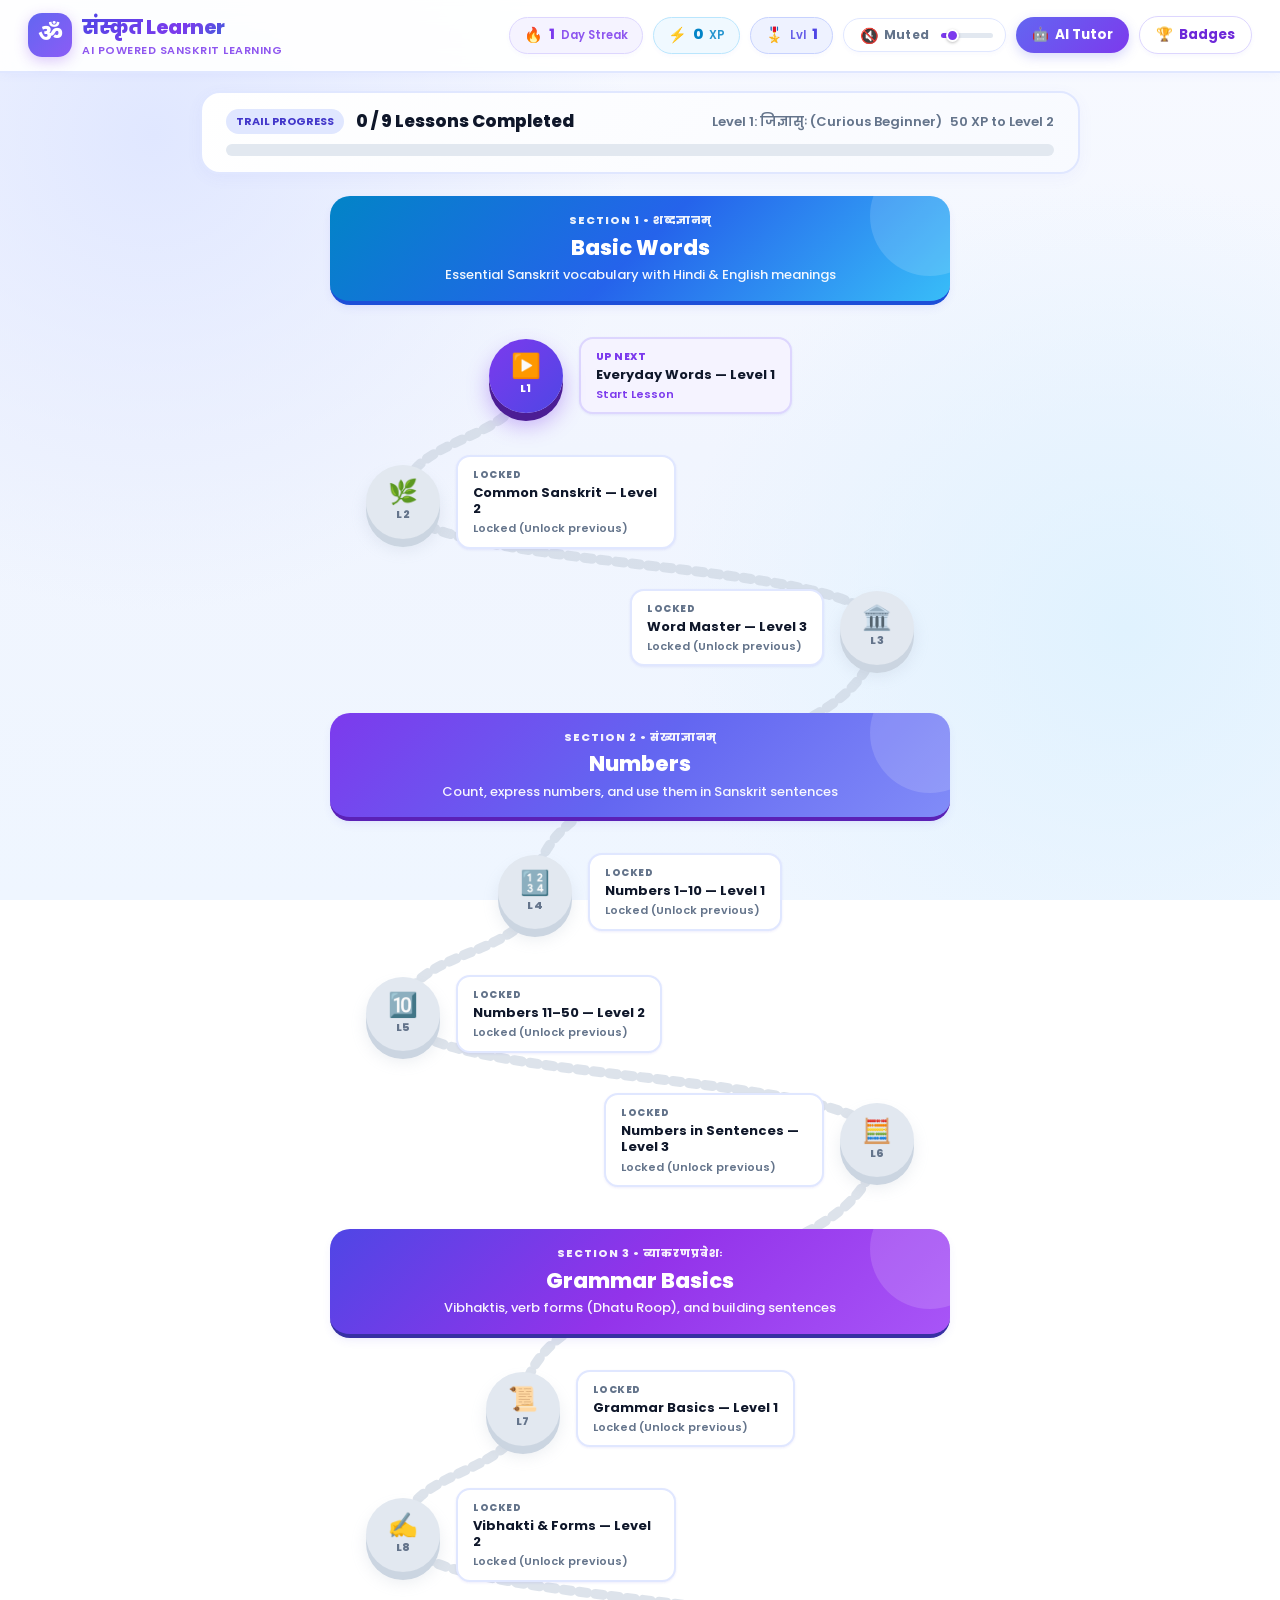
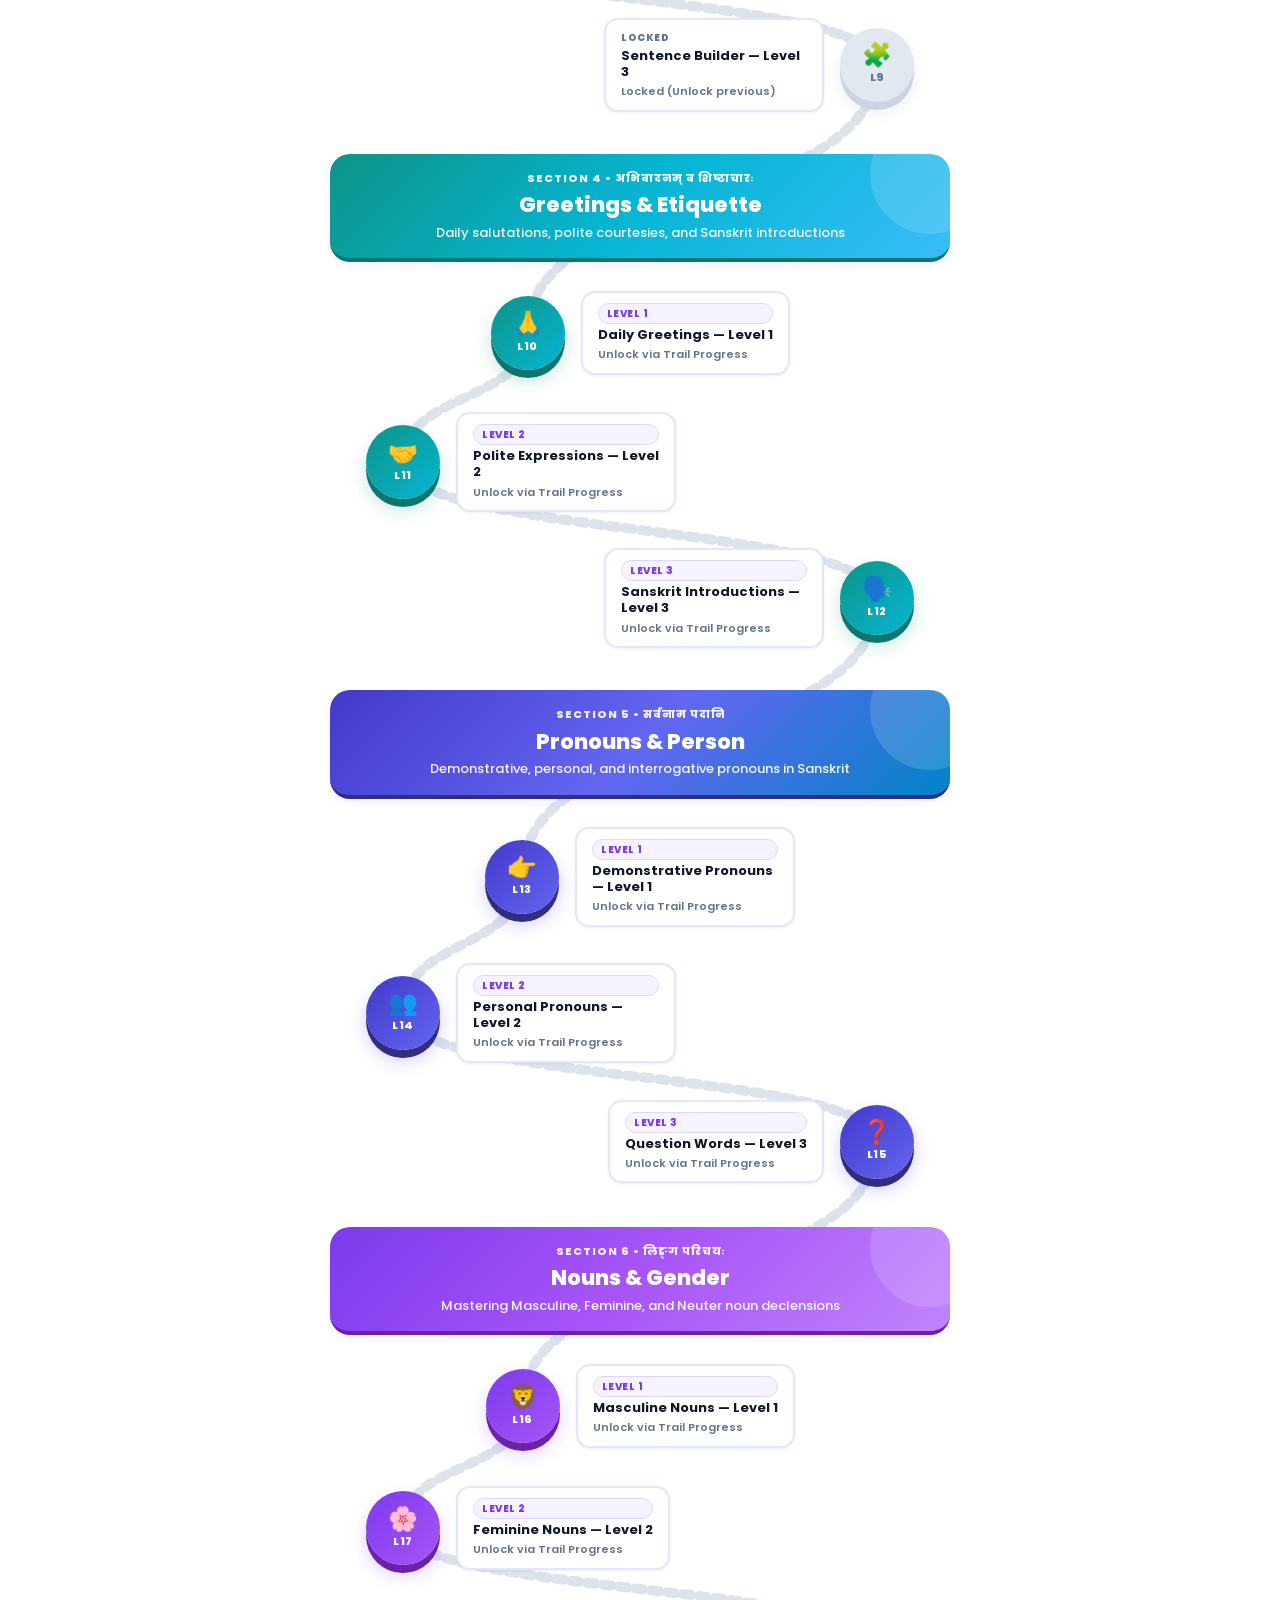
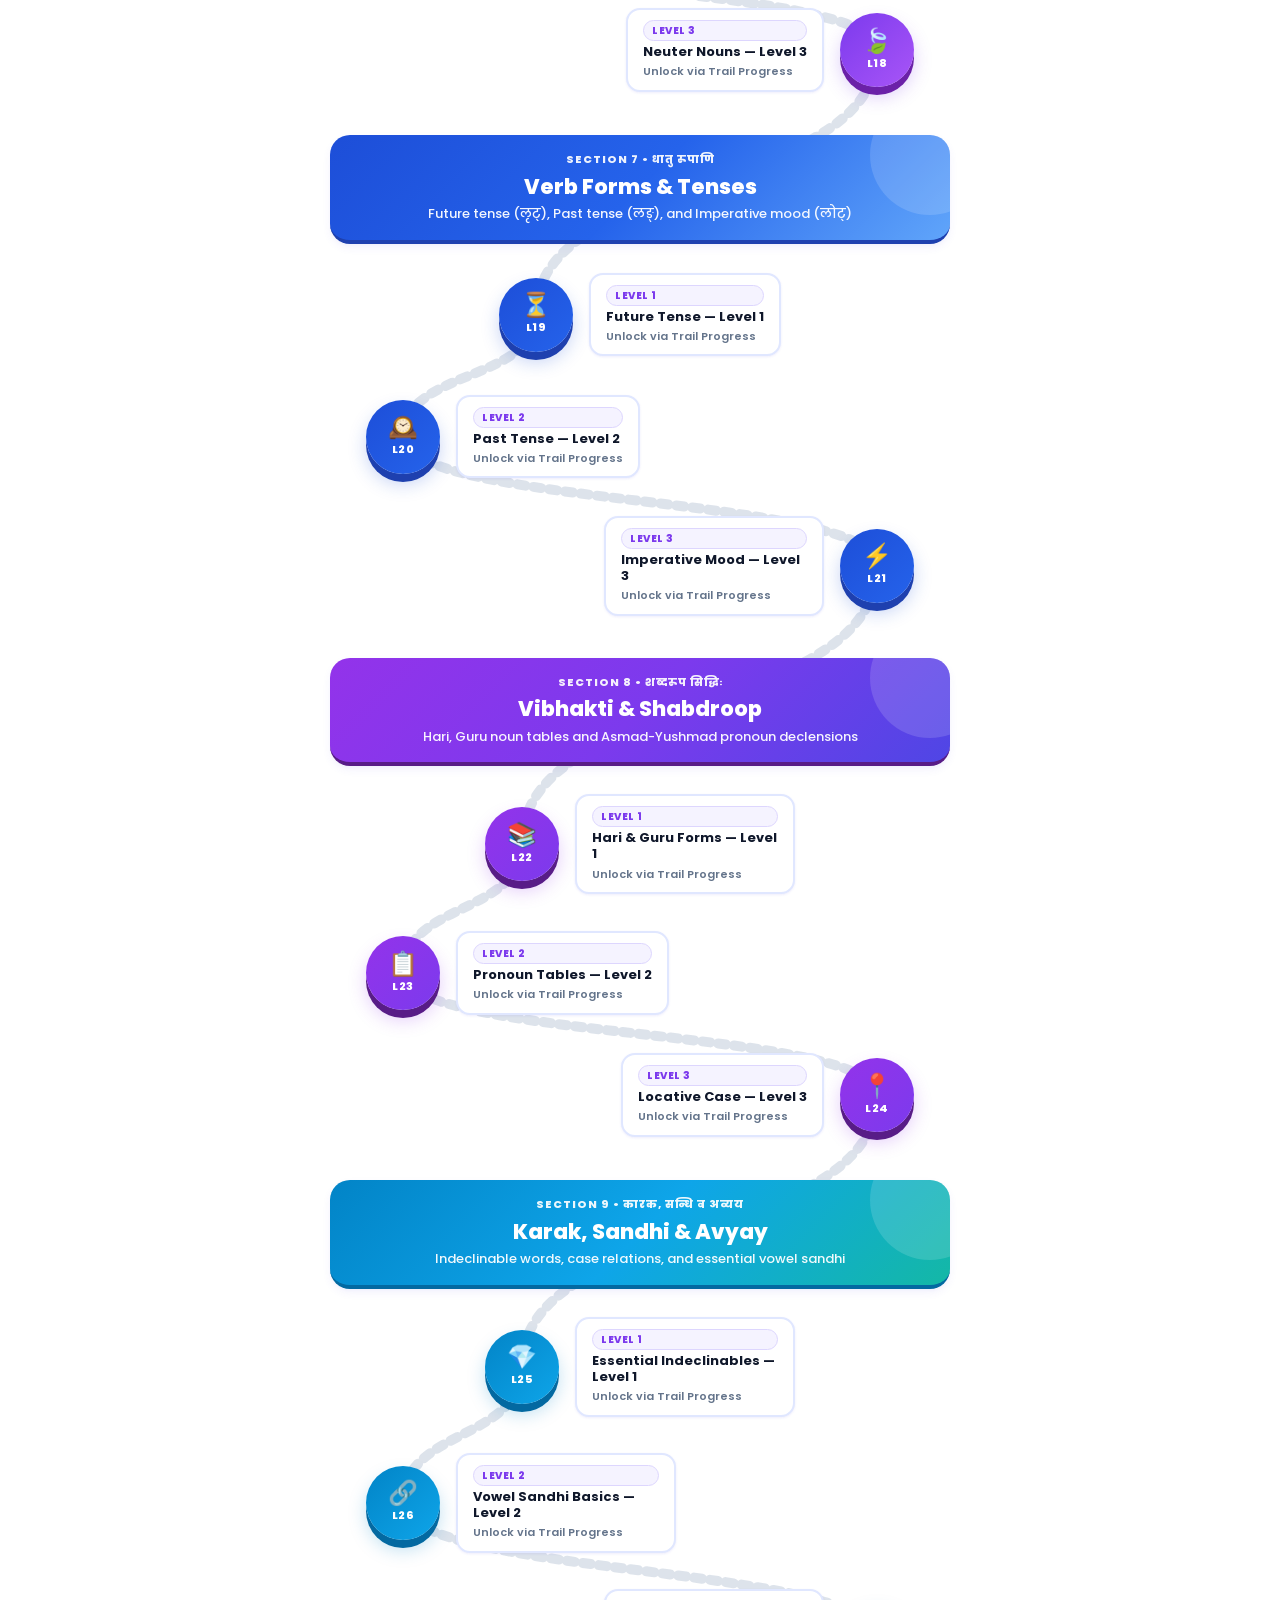
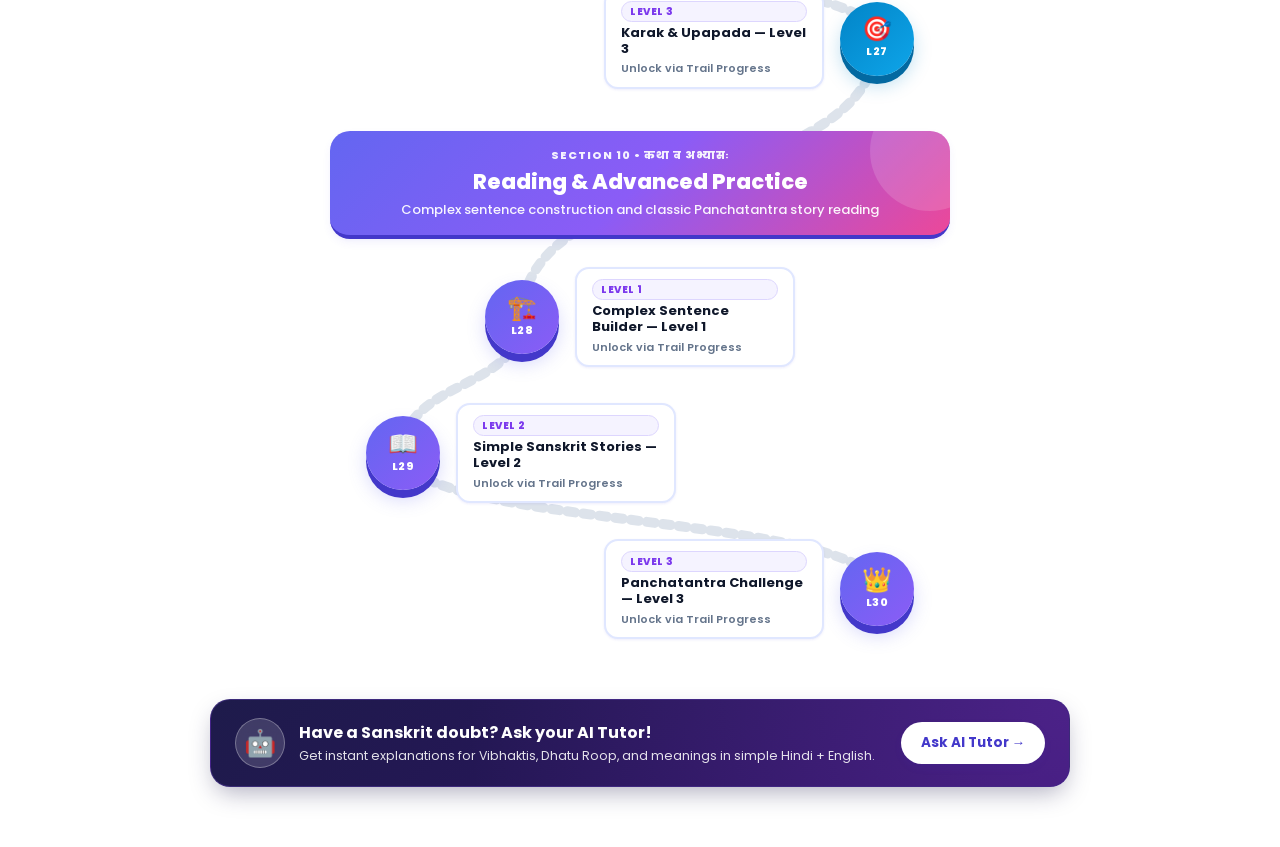
==== commit b50cfd54: "Add files via upload" ====
--- a/index.html
+++ b/index.html
@@ -44,12 +44,15 @@
         <span class="stat-value" id="level-val">1</span>
       </div>
 
-      <!-- Simple Audio Toggle (ON by default) -->
-      <div class="audio-control-pill sound-active" id="audio-control-pill">
-        <button class="sound-toggle-btn sound-active" id="sound-toggle-btn" aria-label="Toggle Audio" title="Sound is ON (Click to Mute)">
-          <span class="sound-icon" id="sound-icon">🎵</span>
-          <span class="sound-label" id="sound-label">Sound On</span>
+      <!-- Audio Controls (Relaxing Background Music & Sound Effects) -->
+      <div class="audio-control-pill" id="audio-control-pill">
+        <button class="sound-toggle-btn" id="sound-toggle-btn" aria-label="Toggle Sound" title="Enable Sound & Background Music">
+          <span class="sound-icon" id="sound-icon">🔇</span>
+          <span class="sound-label" id="sound-label">Music</span>
         </button>
+        <div class="volume-slider-wrap" id="volume-slider-wrap">
+          <input type="range" id="volume-slider" min="0" max="100" value="12" class="volume-slider" title="Music & Sound Volume" aria-label="Audio Volume">
+        </div>
       </div>
 
       <button class="nav-btn tutor-btn" id="open-tutor-btn" title="Ask AI Sanskrit Tutor">
@@ -63,81 +66,6 @@
       </button>
     </div>
   </header>
-
-  <!-- ======================================================== -->
-  <!-- FEATURE HUB NAVIGATION (Flashcards, Mistakes, Revision, Dictionary) -->
-  <!-- ======================================================== -->
-  <section class="feature-hub-wrap">
-    <div class="feature-hub-bar">
-      <button class="hub-btn" id="open-flashcards-btn" title="Open Smart Flashcards">
-        <span class="hub-btn-icon">🗂️</span>
-        <span class="hub-btn-text">Flashcards</span>
-      </button>
-      <button class="hub-btn" id="open-mistakes-btn" title="View Mistake Notebook">
-        <span class="hub-btn-icon">📓</span>
-        <span class="hub-btn-text">Mistake Notebook</span>
-        <span class="hub-badge" id="mistakes-count-badge">0</span>
-      </button>
-      <button class="hub-btn" id="open-revision-btn" title="Start Revision Mode">
-        <span class="hub-btn-icon">🔄</span>
-        <span class="hub-btn-text">Revision Mode</span>
-      </button>
-      <button class="hub-btn" id="open-dict-btn" title="Search Sanskrit Dictionary">
-        <span class="hub-btn-icon">📖</span>
-        <span class="hub-btn-text">Dictionary</span>
-      </button>
-    </div>
-  </section>
-
-  <!-- ======================================================== -->
-  <!-- SANSKRIT WORD OF THE DAY CARD (Deterministic Daily Selection) -->
-  <!-- ======================================================== -->
-  <section class="wotd-section-wrap">
-    <div class="wotd-card" id="wotd-card">
-      <div class="wotd-header">
-        <div class="wotd-header-left">
-          <span class="wotd-badge">✨ Word of the Day • अद्यतन शब्दः</span>
-          <span class="wotd-date" id="wotd-date-display">Today</span>
-        </div>
-        <button class="pronounce-btn" id="wotd-speak-btn" title="Pronounce Sanskrit Word">
-          <span class="pronounce-icon">🔊</span>
-          <span class="pronounce-text">Pronounce</span>
-        </button>
-      </div>
-
-      <div class="wotd-main">
-        <div class="wotd-word-wrap">
-          <h3 class="wotd-sanskrit" id="wotd-word-sanskrit">जलम्</h3>
-          <span class="wotd-category" id="wotd-word-category">वस्तु (Objects)</span>
-        </div>
-
-        <div class="wotd-meanings">
-          <div class="wotd-meaning-box hindi-meaning-box">
-            <span class="meaning-lang-tag">हिन्दी अर्थ</span>
-            <span class="meaning-val" id="wotd-word-hindi">पानी</span>
-          </div>
-          <div class="wotd-meaning-box english-meaning-box">
-            <span class="meaning-lang-tag">English Meaning</span>
-            <span class="meaning-val" id="wotd-word-english">Water</span>
-          </div>
-        </div>
-      </div>
-
-      <div class="wotd-sentence-box">
-        <div class="sentence-sanskrit" id="wotd-sentence-sanskrit">बालकः जलं पिबति।</div>
-        <div class="sentence-meaning" id="wotd-sentence-meaning">लड़का पानी पीता है। (The boy drinks water.)</div>
-      </div>
-
-      <div class="wotd-actions">
-        <button class="wotd-action-btn" id="wotd-open-dict-btn">
-          <span>📖 Explore in Dictionary</span>
-        </button>
-        <button class="wotd-action-btn" id="wotd-practice-card-btn">
-          <span>🗂️ Practice in Flashcards</span>
-        </button>
-      </div>
-    </div>
-  </section>
 
   <!-- Overall Progress Banner -->
   <section class="progress-banner-wrap">
@@ -495,299 +423,6 @@
     </div>
   </div>
 
-  <!-- ======================================================== -->
-  <!-- SMART FLASHCARDS MODAL -->
-  <!-- ======================================================== -->
-  <div class="modal-overlay" id="flashcards-modal" aria-hidden="true">
-    <div class="flashcards-modal-card">
-      <div class="flashcards-header">
-        <div class="flashcards-header-info">
-          <h3 class="flashcards-title">🗂️ Sanskrit Smart Flashcards</h3>
-          <p class="flashcards-subtitle">Flip to reveal meanings & classify into your study deck</p>
-        </div>
-        <button class="close-modal-btn" id="close-flashcards-btn">&times;</button>
-      </div>
-
-      <!-- Filter Tabs -->
-      <div class="flashcard-filter-bar">
-        <button class="fc-filter-btn active" data-filter="all">All Words (<span id="fc-count-all">0</span>)</button>
-        <button class="fc-filter-btn" data-filter="practice">🔴 Needs Practice (<span id="fc-count-practice">0</span>)</button>
-        <button class="fc-filter-btn" data-filter="learning">🟡 Learning (<span id="fc-count-learning">0</span>)</button>
-        <button class="fc-filter-btn" data-filter="known">🟢 Known (<span id="fc-count-known">0</span>)</button>
-        <button class="fc-shuffle-btn" id="fc-shuffle-btn" title="Shuffle Card Deck">🔀 Shuffle</button>
-      </div>
-
-      <!-- Progress / Counter -->
-      <div class="fc-deck-status">
-        <span id="fc-card-counter">Card 1 of 45</span>
-        <div class="fc-progress-bar-bg">
-          <div class="fc-progress-bar-fill" id="fc-progress-bar-fill" style="width: 2%;"></div>
-        </div>
-      </div>
-
-      <!-- 3D Flip Card Container -->
-      <div class="flashcard-scene" id="flashcard-scene">
-        <div class="flashcard-inner" id="flashcard-inner">
-          
-          <!-- Front Face -->
-          <div class="flashcard-face flashcard-front">
-            <div class="fc-card-tag" id="fc-front-category">वस्तु (Objects)</div>
-            <h2 class="fc-sanskrit-word" id="fc-front-word">जलम्</h2>
-            <button class="fc-speak-btn" id="fc-speak-btn" title="Pronounce Word">🔊 Pronounce</button>
-            <div class="fc-flip-hint">👆 Click or tap card to flip & reveal meaning</div>
-          </div>
-
-          <!-- Back Face -->
-          <div class="flashcard-face flashcard-back">
-            <div class="fc-back-meanings">
-              <div class="fc-back-item">
-                <span class="fc-back-label">हिन्दी अर्थ</span>
-                <span class="fc-back-val" id="fc-back-hindi">पानी</span>
-              </div>
-              <div class="fc-back-item">
-                <span class="fc-back-label">English Meaning</span>
-                <span class="fc-back-val" id="fc-back-english">Water</span>
-              </div>
-            </div>
-
-            <div class="fc-back-example">
-              <span class="fc-example-sanskrit" id="fc-back-example-sanskrit">बालकः जलं पिबति।</span>
-              <span class="fc-example-trans" id="fc-back-example-trans">लड़का पानी पीता है। (The boy drinks water.)</span>
-            </div>
-
-            <div class="fc-classification-bar">
-              <span class="fc-classify-label">Classify this word:</span>
-              <div class="fc-rating-buttons">
-                <button class="fc-rate-btn rate-practice" data-rating="practice" title="Needs Practice">🔴 Needs Practice</button>
-                <button class="fc-rate-btn rate-learning" data-rating="learning" title="Still Learning">🟡 Learning</button>
-                <button class="fc-rate-btn rate-known" data-rating="known" title="Mastered / Known">🟢 Known</button>
-              </div>
-            </div>
-          </div>
-
-        </div>
-      </div>
-
-      <!-- Navigation Arrows -->
-      <div class="fc-nav-bar">
-        <button class="fc-nav-arrow" id="fc-prev-btn">← Previous</button>
-        <button class="fc-flip-action-btn" id="fc-flip-action-btn">🔄 Flip Card</button>
-        <button class="fc-nav-arrow" id="fc-next-btn">Next →</button>
-      </div>
-    </div>
-  </div>
-
-  <!-- ======================================================== -->
-  <!-- MISTAKE NOTEBOOK MODAL -->
-  <!-- ======================================================== -->
-  <div class="modal-overlay" id="mistakes-modal" aria-hidden="true">
-    <div class="mistakes-modal-card">
-      <div class="mistakes-header">
-        <div class="mistakes-header-info">
-          <h3 class="mistakes-title">📓 Mistake Notebook • दोष शोधनम्</h3>
-          <p class="mistakes-subtitle">Review questions missed during quizzes and test yourself with revision quizzes</p>
-        </div>
-        <button class="close-modal-btn" id="close-mistakes-btn">&times;</button>
-      </div>
-
-      <!-- Mistake Action & Filter Bar -->
-      <div class="mistakes-action-bar">
-        <div class="mistakes-filter-tabs">
-          <button class="mistake-filter-btn active" data-filter="all">All (<span id="mistakes-total-count">0</span>)</button>
-          <button class="mistake-filter-btn" data-filter="active">Needs Review (<span id="mistakes-active-count">0</span>)</button>
-          <button class="mistake-filter-btn" data-filter="mastered">Mastered (<span id="mistakes-mastered-count">0</span>)</button>
-        </div>
-        <button class="primary-btn start-mistake-quiz-btn" id="start-mistake-quiz-btn">
-          <span>🔄 Review My Mistakes Quiz</span>
-        </button>
-      </div>
-
-      <!-- Mistake List View -->
-      <div class="mistakes-list" id="mistakes-list">
-        <!-- Rendered dynamically by script.js -->
-      </div>
-
-      <!-- Interactive Mistake Practice Quiz View (Hidden by default) -->
-      <div class="mistake-quiz-view hidden" id="mistake-quiz-view">
-        <div class="mq-header">
-          <span class="mq-counter" id="mq-counter">Question 1 of 5</span>
-          <button class="mq-exit-btn" id="mq-exit-btn">Exit Mistake Quiz ✕</button>
-        </div>
-        <div class="mq-card">
-          <h4 class="mq-question" id="mq-question">Question text here</h4>
-          <div class="options-grid" id="mq-options-container">
-            <!-- Rendered dynamically -->
-          </div>
-          <div class="feedback-banner" id="mq-feedback" style="display: none;">
-            <span class="feedback-icon" id="mq-feedback-icon">💡</span>
-            <div class="feedback-text">
-              <strong id="mq-feedback-title">Explanation</strong>
-              <p id="mq-feedback-desc"></p>
-            </div>
-          </div>
-          <button class="primary-btn" id="mq-next-btn" style="display: none;">Next Mistake Question →</button>
-        </div>
-      </div>
-    </div>
-  </div>
-
-  <!-- ======================================================== -->
-  <!-- REVISION MODE MODAL -->
-  <!-- ======================================================== -->
-  <div class="modal-overlay" id="revision-modal" aria-hidden="true">
-    <div class="revision-modal-card">
-      <div class="revision-header">
-        <div class="revision-header-info">
-          <h3 class="revision-title">🔄 Sanskrit Revision Mode • पुनरावृत्तिः</h3>
-          <p class="revision-subtitle">Sharpen your knowledge by topic without affecting official trail progress</p>
-        </div>
-        <button class="close-modal-btn" id="close-revision-btn">&times;</button>
-      </div>
-
-      <!-- Category Selection Grid -->
-      <div class="revision-categories-view" id="revision-categories-view">
-        <div class="revision-grid">
-          
-          <div class="revision-cat-card" data-cat="vocab">
-            <div class="cat-card-icon">📖</div>
-            <div class="cat-card-content">
-              <h4 class="cat-card-title">Vocabulary Revision</h4>
-              <p class="cat-card-desc">Everyday items, nature, fruits, house & family words</p>
-              <span class="cat-card-meta">10 Questions • शब्दावली</span>
-            </div>
-            <button class="cat-start-btn">Start Revision →</button>
-          </div>
-
-          <div class="revision-cat-card" data-cat="grammar">
-            <div class="cat-card-icon">📜</div>
-            <div class="cat-card-content">
-              <h4 class="cat-card-title">Grammar Revision</h4>
-              <p class="cat-card-desc">Dhatu Roop, Vibhaktis, sentence structures & Karaka</p>
-              <span class="cat-card-meta">10 Questions • व्याकरणम्</span>
-            </div>
-            <button class="cat-start-btn">Start Revision →</button>
-          </div>
-
-          <div class="revision-cat-card" data-cat="numbers">
-            <div class="cat-card-icon">🔢</div>
-            <div class="cat-card-content">
-              <h4 class="cat-card-title">Numbers Revision</h4>
-              <p class="cat-card-desc">Numbers 1–10, 11–50, and counting in sentences</p>
-              <span class="cat-card-meta">10 Questions • संख्याज्ञानम्</span>
-            </div>
-            <button class="cat-start-btn">Start Revision →</button>
-          </div>
-
-          <div class="revision-cat-card" data-cat="mixed">
-            <div class="cat-card-icon">🧩</div>
-            <div class="cat-card-content">
-              <h4 class="cat-card-title">Mixed Practice</h4>
-              <p class="cat-card-desc">Comprehensive test drawn from all syllabus topics</p>
-              <span class="cat-card-meta">10 Questions • मिश्रिताभ्यासः</span>
-            </div>
-            <button class="cat-start-btn">Start Revision →</button>
-          </div>
-
-          <div class="revision-cat-card" data-cat="mistakes">
-            <div class="cat-card-icon">📓</div>
-            <div class="cat-card-content">
-              <h4 class="cat-card-title">Mistake Revision</h4>
-              <p class="cat-card-desc">Dedicated practice quiz targeting questions you got wrong</p>
-              <span class="cat-card-meta" id="rev-mistakes-meta">Based on your mistake notebook</span>
-            </div>
-            <button class="cat-start-btn">Revise Mistakes →</button>
-          </div>
-
-        </div>
-      </div>
-
-      <!-- Revision Quiz Runner (Hidden by default) -->
-      <div class="revision-runner-view hidden" id="revision-runner-view">
-        <div class="rev-runner-top">
-          <div class="rev-runner-title-wrap">
-            <span class="rev-cat-badge" id="rev-runner-badge">Vocabulary Revision</span>
-            <span class="rev-runner-counter" id="rev-runner-counter">Question 1 of 10</span>
-          </div>
-          <button class="rev-exit-btn" id="rev-exit-btn">Exit Revision ✕</button>
-        </div>
-
-        <div class="rev-card">
-          <h4 class="rev-question-text" id="rev-question-text">Question text here</h4>
-          <div class="options-grid" id="rev-options-container">
-            <!-- Rendered dynamically -->
-          </div>
-          <div class="feedback-banner" id="rev-feedback" style="display: none;">
-            <span class="feedback-icon" id="rev-feedback-icon">💡</span>
-            <div class="feedback-text">
-              <strong id="rev-feedback-title">Explanation</strong>
-              <p id="rev-feedback-desc"></p>
-            </div>
-          </div>
-          <button class="primary-btn" id="rev-next-btn" style="display: none;">Next Revision Question →</button>
-        </div>
-      </div>
-
-      <!-- Revision Results View (Hidden by default) -->
-      <div class="revision-results-view hidden" id="revision-results-view">
-        <div class="rev-results-card">
-          <div class="rev-results-icon">🎯</div>
-          <h3 class="rev-results-headline">Revision Completed!</h3>
-          <p class="rev-results-sub">Great job revising your Sanskrit concepts.</p>
-          <div class="rev-score-banner">
-            <span class="rev-score-val" id="rev-score-display">8 / 10 Correct</span>
-            <span class="rev-score-pct" id="rev-pct-display">80% Accuracy</span>
-          </div>
-          <button class="primary-btn" id="rev-finish-btn">Back to Categories</button>
-        </div>
-      </div>
-
-    </div>
-  </div>
-
-  <!-- ======================================================== -->
-  <!-- SEARCHABLE SANSKRIT DICTIONARY MODAL -->
-  <!-- ======================================================== -->
-  <div class="modal-overlay" id="dictionary-modal" aria-hidden="true">
-    <div class="dictionary-modal-card">
-      <div class="dictionary-header">
-        <div class="dictionary-header-info">
-          <h3 class="dictionary-title">📖 Sanskrit Dictionary • संस्कृत शब्दकोशः</h3>
-          <p class="dictionary-subtitle">Search verified Sanskrit vocabulary with Hindi, English, and example sentences</p>
-        </div>
-        <button class="close-modal-btn" id="close-dictionary-btn">&times;</button>
-      </div>
-
-      <!-- Search & Category Filter Area -->
-      <div class="dict-search-bar-wrap">
-        <div class="dict-input-wrap">
-          <span class="dict-search-icon">🔍</span>
-          <input type="text" id="dict-search-input" placeholder="Search in Sanskrit (जलम्), English (water), or Hindi (पानी)..." autocomplete="off">
-          <button class="dict-clear-btn hidden" id="dict-clear-btn" title="Clear Search">✕</button>
-        </div>
-        
-        <div class="dict-category-pills" id="dict-category-pills">
-          <button class="dict-pill active" data-cat="all">All (45)</button>
-          <button class="dict-pill" data-cat="वस्तु (Objects)">वस्तु (Objects)</button>
-          <button class="dict-pill" data-cat="प्रकृति (Nature)">प्रकृति (Nature)</button>
-          <button class="dict-pill" data-cat="सम्बन्ध (Family)">सम्बन्ध (Family)</button>
-          <button class="dict-pill" data-cat="संख्या (Numbers)">संख्या (Numbers)</button>
-          <button class="dict-pill" data-cat="क्रिया (Verbs)">क्रिया (Verbs)</button>
-          <button class="dict-pill" data-cat="व्याकरण (Grammar)">व्याकरण (Grammar)</button>
-          <button class="dict-pill" data-cat="अभिवादन (Greetings)">अभिवादन (Greetings)</button>
-        </div>
-
-        <div class="dict-results-meta">
-          <span id="dict-results-count">Showing 45 of 45 words</span>
-        </div>
-      </div>
-
-      <!-- Dictionary Entries Grid -->
-      <div class="dict-entries-list" id="dict-entries-list">
-        <!-- Rendered dynamically by script.js -->
-      </div>
-    </div>
-  </div>
-
   <!-- Notification Toast for Badges & Level-ups -->
   <div class="toast-notification" id="toast-notify">
     <div class="toast-icon" id="toast-icon">🏆</div>
--- a/style.css
+++ b/style.css
@@ -209,11 +209,12 @@
   opacity: 0.85;
 }
 
-/* Audio Controls Pill (Simple ON/OFF Toggle) */
+/* Audio Controls Pill (Background Music & Sound Effects) */
 .audio-control-pill {
   display: flex;
   align-items: center;
-  padding: 4px 10px;
+  gap: 8px;
+  padding: 5px 12px;
   background: #ffffff;
   border: 1.5px solid var(--border-light);
   border-radius: var(--radius-full);
@@ -225,7 +226,6 @@
 .audio-control-pill:hover {
   border-color: var(--border-purple);
   box-shadow: var(--shadow-sm);
-  transform: translateY(-1px);
 }
 
 .audio-control-pill.sound-active {
@@ -239,12 +239,12 @@
   cursor: pointer;
   display: flex;
   align-items: center;
-  gap: 6px;
+  gap: 5px;
   font-family: var(--font-body);
   font-size: 13px;
   font-weight: 700;
   color: var(--text-muted);
-  padding: 3px 6px;
+  padding: 2px 4px;
   border-radius: var(--radius-full);
   transition: all 0.15s ease;
 }
@@ -253,8 +253,7 @@
   color: var(--primary-purple);
 }
 
-.audio-control-pill.sound-active .sound-toggle-btn,
-.sound-toggle-btn.sound-active {
+.audio-control-pill.sound-active .sound-toggle-btn {
   color: #7c3aed;
 }
 
@@ -267,6 +266,50 @@
   font-size: 12px;
   font-weight: 700;
   letter-spacing: 0.2px;
+}
+
+.volume-slider-wrap {
+  display: flex;
+  align-items: center;
+}
+
+.volume-slider {
+  -webkit-appearance: none;
+  appearance: none;
+  width: 52px;
+  height: 5px;
+  border-radius: 4px;
+  background: #e2e8f0;
+  outline: none;
+  cursor: pointer;
+  transition: background 0.15s ease;
+}
+
+.volume-slider::-webkit-slider-thumb {
+  -webkit-appearance: none;
+  appearance: none;
+  width: 13px;
+  height: 13px;
+  border-radius: 50%;
+  background: #7c3aed;
+  border: 2px solid #ffffff;
+  box-shadow: 0 1px 3px rgba(0, 0, 0, 0.25);
+  cursor: pointer;
+  transition: transform 0.1s ease;
+}
+
+.volume-slider::-webkit-slider-thumb:hover {
+  transform: scale(1.2);
+}
+
+.volume-slider::-moz-range-thumb {
+  width: 13px;
+  height: 13px;
+  border-radius: 50%;
+  background: #7c3aed;
+  border: 2px solid #ffffff;
+  box-shadow: 0 1px 3px rgba(0, 0, 0, 0.25);
+  cursor: pointer;
 }
 
 /* Header Buttons */
@@ -1483,308 +1526,6 @@
 
 
 /* --------------------------------------------------------------------------
-   AI Sanskrit Tutor Chatbot Modal (Clean Professional White Interface)
-   -------------------------------------------------------------------------- */
-.tutor-modal-card {
-  background: #ffffff;
-  width: 100%;
-  max-width: 580px;
-  height: 82vh;
-  max-height: 650px;
-  border-radius: 16px;
-  border: 1px solid #e5e7eb;
-  box-shadow: 0 20px 25px -5px rgba(0, 0, 0, 0.1), 0 10px 10px -5px rgba(0, 0, 0, 0.04);
-  display: flex;
-  flex-direction: column;
-  overflow: hidden;
-  position: relative;
-  animation: modalSlideUp 0.25s cubic-bezier(0.16, 1, 0.3, 1) forwards;
-}
-
-@keyframes modalSlideUp {
-  from {
-    opacity: 0;
-    transform: translateY(16px) scale(0.98);
-  }
-  to {
-    opacity: 1;
-    transform: translateY(0) scale(1);
-  }
-}
-
-/* Header Area */
-.tutor-header {
-  background: #ffffff;
-  border-bottom: 1px solid #e5e7eb;
-  padding: 16px 20px;
-  display: flex;
-  align-items: center;
-  justify-content: space-between;
-  flex-shrink: 0;
-}
-
-.tutor-info {
-  display: flex;
-  align-items: center;
-  gap: 12px;
-}
-
-.tutor-avatar {
-  width: 42px;
-  height: 42px;
-  border-radius: 12px;
-  background: #f5f3ff;
-  border: 1px solid #ede9fe;
-  display: flex;
-  align-items: center;
-  justify-content: center;
-  font-size: 22px;
-  flex-shrink: 0;
-}
-
-.tutor-title {
-  font-size: 16px;
-  font-weight: 700;
-  color: #1f2937;
-  margin: 0 0 2px 0;
-  line-height: 1.25;
-}
-
-.tutor-status {
-  display: flex;
-  align-items: center;
-  gap: 6px;
-  font-size: 12px;
-  color: #6b7280;
-  font-weight: 500;
-}
-
-.status-dot {
-  width: 8px;
-  height: 8px;
-  border-radius: 50%;
-  background: #10b981;
-  display: inline-block;
-  box-shadow: 0 0 0 2px rgba(16, 185, 129, 0.2);
-}
-
-.tutor-header .close-modal-btn {
-  background: #f3f4f6;
-  border: 1px solid #e5e7eb;
-  color: #6b7280;
-  width: 32px;
-  height: 32px;
-  border-radius: 8px;
-  font-size: 18px;
-  display: flex;
-  align-items: center;
-  justify-content: center;
-  cursor: pointer;
-  transition: all 0.15s ease;
-}
-
-.tutor-header .close-modal-btn:hover {
-  background: #e5e7eb;
-  color: #1f2937;
-}
-
-/* Chat History / Messages Container */
-.tutor-chat-body {
-  flex: 1;
-  overflow-y: auto;
-  padding: 18px 20px;
-  background: #ffffff;
-  display: flex;
-  flex-direction: column;
-  gap: 16px;
-  scroll-behavior: smooth;
-}
-
-/* Individual Message Layout */
-.chat-message {
-  display: flex;
-  flex-direction: column;
-  max-width: 84%;
-  animation: messageFadeIn 0.2s ease forwards;
-}
-
-@keyframes messageFadeIn {
-  from { opacity: 0; transform: translateY(6px); }
-  to { opacity: 1; transform: translateY(0); }
-}
-
-/* Bot (AI) Message Style */
-.bot-message {
-  align-self: flex-start;
-}
-
-.bot-message .msg-bubble {
-  background: #f9fafb;
-  color: #1f2937;
-  border: 1px solid #e5e7eb;
-  border-radius: 14px 14px 14px 4px;
-  padding: 12px 16px;
-  font-size: 14px;
-  line-height: 1.6;
-  box-shadow: 0 1px 2px rgba(0, 0, 0, 0.03);
-}
-
-.bot-message .msg-bubble strong {
-  color: #111827;
-  font-weight: 700;
-}
-
-.bot-message .msg-bubble em {
-  color: #4b5563;
-  font-style: italic;
-}
-
-/* User Message Style */
-.user-message {
-  align-self: flex-end;
-}
-
-.user-message .msg-bubble {
-  background: #f5f3ff;
-  color: #1f2937;
-  border: 1px solid #ddd6fe;
-  border-radius: 14px 14px 4px 14px;
-  padding: 11px 16px;
-  font-size: 14px;
-  line-height: 1.5;
-  box-shadow: 0 1px 2px rgba(124, 58, 237, 0.05);
-}
-
-.user-message .msg-time {
-  align-self: flex-end;
-}
-
-/* Timestamp */
-.msg-time {
-  font-size: 11px;
-  color: #9ca3af;
-  margin-top: 4px;
-  padding: 0 2px;
-}
-
-/* Suggested Questions Section */
-.tutor-suggestions-wrap {
-  background: #fafafa;
-  border-top: 1px solid #e5e7eb;
-  padding: 10px 16px;
-  display: flex;
-  flex-direction: column;
-  gap: 8px;
-  flex-shrink: 0;
-}
-
-.suggestions-label {
-  font-size: 11.5px;
-  font-weight: 600;
-  color: #6b7280;
-  letter-spacing: 0.2px;
-}
-
-.suggestions-pills {
-  display: flex;
-  flex-wrap: nowrap;
-  gap: 6px;
-  overflow-x: auto;
-  padding-bottom: 4px;
-  -webkit-overflow-scrolling: touch;
-}
-
-.suggestions-pills::-webkit-scrollbar {
-  height: 4px;
-}
-.suggestions-pills::-webkit-scrollbar-thumb {
-  background: #d1d5db;
-  border-radius: 4px;
-}
-
-.suggestion-chip {
-  background: #ffffff;
-  border: 1px solid #e5e7eb;
-  color: #374151;
-  font-family: var(--font-body);
-  font-size: 12px;
-  font-weight: 500;
-  padding: 5px 12px;
-  border-radius: 9999px;
-  cursor: pointer;
-  white-space: nowrap;
-  flex-shrink: 0;
-  transition: all 0.15s ease;
-  box-shadow: 0 1px 2px rgba(0, 0, 0, 0.02);
-}
-
-.suggestion-chip:hover {
-  background: #f3f4f6;
-  border-color: #d1d5db;
-  color: #111827;
-  transform: translateY(-1px);
-}
-
-/* Input Area */
-.tutor-input-area {
-  background: #ffffff;
-  border-top: 1px solid #e5e7eb;
-  padding: 12px 16px;
-  display: flex;
-  align-items: center;
-  gap: 10px;
-  flex-shrink: 0;
-}
-
-.tutor-input-area input {
-  flex: 1;
-  background: #ffffff;
-  border: 1.5px solid #e5e7eb;
-  border-radius: 10px;
-  padding: 10px 14px;
-  font-family: var(--font-body);
-  font-size: 14px;
-  color: #1f2937;
-  outline: none;
-  transition: border-color 0.15s ease, box-shadow 0.15s ease;
-}
-
-.tutor-input-area input:focus {
-  border-color: #7c3aed;
-  box-shadow: 0 0 0 3px rgba(124, 58, 237, 0.1);
-}
-
-.tutor-input-area input::placeholder {
-  color: #9ca3af;
-}
-
-.tutor-send-btn {
-  background: #7c3aed;
-  color: #ffffff;
-  border: none;
-  border-radius: 10px;
-  padding: 10px 18px;
-  font-family: var(--font-body);
-  font-size: 13.5px;
-  font-weight: 600;
-  cursor: pointer;
-  transition: background 0.15s ease, transform 0.1s ease;
-  display: flex;
-  align-items: center;
-  gap: 4px;
-  flex-shrink: 0;
-}
-
-.tutor-send-btn:hover {
-  background: #6d28d9;
-  transform: translateY(-1px);
-}
-
-.tutor-send-btn:active {
-  transform: translateY(0);
-}
-
-/* --------------------------------------------------------------------------
    Badges Modal
    -------------------------------------------------------------------------- */
 .badges-modal-card {
@@ -1976,6 +1717,9 @@
     display: none;
   }
 
+  .volume-slider {
+    width: 36px;
+  }
 
   .nav-btn {
     padding: 8px 12px;
@@ -2027,1386 +1771,8 @@
   }
 }
 
-
-@media (max-width: 600px) {
-  .tutor-modal-card {
-    height: 92vh;
-    max-height: 92vh;
-    border-radius: 12px;
-  }
-
-  .tutor-header {
-    padding: 12px 14px;
-  }
-
-  .tutor-chat-body {
-    padding: 14px;
-  }
-
-  .chat-message {
-    max-width: 92%;
-  }
-
-  .tutor-input-area {
-    padding: 10px 12px;
-    gap: 8px;
-  }
-
-  .tutor-input-area input {
-    padding: 8px 12px;
-    font-size: 13px;
-  }
-
-  .tutor-send-btn {
-    padding: 8px 14px;
-    font-size: 13px;
-  }
-}
-
-/* ==========================================================================
-   PHASE 1 LEARNING TOOLS STYLES: Hub, WOTD, Flashcards, Mistakes, Revision, Dict
-   ========================================================================== */
-
-/* --------------------------------------------------------------------------
-   Feature Hub Bar
-   -------------------------------------------------------------------------- */
-.feature-hub-wrap {
-  width: 100%;
-  max-width: 900px;
-  margin: 18px auto 6px auto;
-  padding: 0 16px;
-}
-
-.feature-hub-bar {
-  display: flex;
-  align-items: center;
-  justify-content: center;
-  gap: 12px;
-  flex-wrap: wrap;
-  padding: 10px 14px;
-  background: rgba(255, 255, 255, 0.85);
-  backdrop-filter: blur(10px);
-  border: 1.5px solid var(--border-light);
-  border-radius: var(--radius-lg);
-  box-shadow: 0 4px 14px rgba(99, 102, 241, 0.06);
-}
-
-.hub-btn {
-  display: flex;
-  align-items: center;
-  gap: 8px;
-  padding: 8px 16px;
-  background: #ffffff;
-  border: 1.5px solid var(--border-light);
-  border-radius: var(--radius-full);
-  font-family: var(--font-body);
-  font-size: 13.5px;
-  font-weight: 700;
-  color: var(--text-main);
-  cursor: pointer;
-  transition: all 0.2s cubic-bezier(0.16, 1, 0.3, 1);
-  box-shadow: 0 2px 4px rgba(99, 102, 241, 0.04);
-  position: relative;
-}
-
-.hub-btn:hover {
-  border-color: var(--border-purple);
-  color: var(--primary-purple);
-  transform: translateY(-2px);
-  box-shadow: var(--shadow-sm);
-  background: #f5f3ff;
-}
-
-.hub-btn:active {
-  transform: translateY(0);
-}
-
-.hub-btn-icon {
-  font-size: 16px;
-}
-
-.hub-badge {
-  background: #ef4444;
-  color: #ffffff;
-  font-size: 11px;
-  font-weight: 800;
-  padding: 2px 6px;
-  border-radius: var(--radius-full);
-  min-width: 18px;
-  text-align: center;
-}
-
-/* --------------------------------------------------------------------------
-   Sanskrit Word of the Day (WOTD) Card
-   -------------------------------------------------------------------------- */
-.wotd-section-wrap {
-  width: 100%;
-  max-width: 900px;
-  margin: 12px auto 16px auto;
-  padding: 0 16px;
-}
-
-.wotd-card {
-  background: linear-gradient(135deg, #ffffff, #faf5ff);
-  border: 2px solid #ddd6fe;
-  border-radius: var(--radius-lg);
-  padding: 20px 24px;
-  box-shadow: 0 8px 20px rgba(124, 58, 237, 0.08);
-  display: flex;
-  flex-direction: column;
-  gap: 14px;
-  position: relative;
-  overflow: hidden;
-}
-
-.wotd-card::before {
-  content: "ॐ";
-  position: absolute;
-  right: 18px;
-  top: 10px;
-  font-family: var(--font-sanskrit);
-  font-size: 80px;
-  color: rgba(124, 58, 237, 0.05);
-  pointer-events: none;
-}
-
-.wotd-header {
-  display: flex;
-  align-items: center;
-  justify-content: space-between;
-  flex-wrap: wrap;
-  gap: 10px;
-}
-
-.wotd-header-left {
-  display: flex;
-  align-items: center;
-  gap: 10px;
-}
-
-.wotd-badge {
-  background: var(--bg-card-lavender);
-  border: 1px solid var(--border-purple);
-  color: var(--primary-purple);
-  padding: 4px 12px;
-  border-radius: var(--radius-full);
-  font-size: 11.5px;
-  font-weight: 800;
-  letter-spacing: 0.3px;
-  text-transform: uppercase;
-}
-
-.wotd-date {
-  font-size: 12px;
-  font-weight: 600;
-  color: var(--text-muted);
-}
-
-.pronounce-btn {
-  display: flex;
-  align-items: center;
-  gap: 6px;
-  background: #ffffff;
-  border: 1.5px solid var(--border-purple);
-  color: var(--primary-purple);
-  padding: 6px 14px;
-  border-radius: var(--radius-full);
-  font-family: var(--font-body);
-  font-size: 12.5px;
-  font-weight: 700;
-  cursor: pointer;
-  transition: all 0.15s ease;
-  box-shadow: 0 2px 4px rgba(124, 58, 237, 0.08);
-}
-
-.pronounce-btn:hover {
-  background: #f5f3ff;
-  transform: scale(1.03);
-}
-
-.wotd-main {
-  display: flex;
-  align-items: center;
-  justify-content: space-between;
-  flex-wrap: wrap;
-  gap: 16px;
-}
-
-.wotd-word-wrap {
-  display: flex;
-  align-items: baseline;
-  gap: 12px;
-}
-
-.wotd-sanskrit {
-  font-family: var(--font-sanskrit);
-  font-size: 38px;
-  font-weight: 800;
-  color: var(--text-main);
-  line-height: 1.1;
-  letter-spacing: 0.5px;
-}
-
-.wotd-category {
-  font-size: 12.5px;
-  font-weight: 600;
-  color: var(--text-muted);
-  background: #f1f5f9;
-  padding: 2px 8px;
-  border-radius: 6px;
-}
-
-.wotd-meanings {
-  display: flex;
-  align-items: center;
-  gap: 12px;
-  flex-wrap: wrap;
-}
-
-.wotd-meaning-box {
-  padding: 8px 14px;
-  border-radius: var(--radius-md);
-  display: flex;
-  flex-direction: column;
-  gap: 2px;
-  min-width: 130px;
-}
-
-.hindi-meaning-box {
-  background: #f5f3ff;
-  border: 1.5px solid #ddd6fe;
-}
-
-.english-meaning-box {
-  background: #f0fdf4;
-  border: 1.5px solid #bbf7d0;
-}
-
-.meaning-lang-tag {
-  font-size: 10.5px;
-  font-weight: 800;
-  color: var(--text-muted);
-  text-transform: uppercase;
-}
-
-.meaning-val {
-  font-size: 15px;
-  font-weight: 700;
-  color: var(--text-main);
-}
-
-.wotd-sentence-box {
-  background: #ffffff;
-  border: 1.5px solid var(--border-light);
-  border-radius: var(--radius-md);
-  padding: 12px 16px;
-  display: flex;
-  flex-direction: column;
-  gap: 4px;
-}
-
-.sentence-sanskrit {
-  font-family: var(--font-sanskrit);
-  font-size: 16px;
-  font-weight: 700;
-  color: var(--primary-purple);
-}
-
-.sentence-meaning {
-  font-size: 13.5px;
-  color: var(--text-muted);
-  line-height: 1.4;
-}
-
-.wotd-actions {
-  display: flex;
-  align-items: center;
-  gap: 12px;
-  flex-wrap: wrap;
-}
-
-.wotd-action-btn {
-  background: #ffffff;
-  border: 1.5px solid var(--border-light);
-  color: var(--text-main);
-  padding: 8px 16px;
-  border-radius: var(--radius-full);
-  font-family: var(--font-body);
-  font-size: 12.5px;
-  font-weight: 700;
-  cursor: pointer;
-  transition: all 0.15s ease;
-}
-
-.wotd-action-btn:hover {
-  border-color: var(--border-purple);
-  color: var(--primary-purple);
-  background: #f5f3ff;
-}
-
-/* --------------------------------------------------------------------------
-   Smart Flashcards Styles
-   -------------------------------------------------------------------------- */
-.flashcards-modal-card {
-  background: #ffffff;
-  width: 100%;
-  max-width: 640px;
-  max-height: 90vh;
-  border-radius: 18px;
-  border: 1px solid #e5e7eb;
-  box-shadow: 0 20px 30px -10px rgba(0, 0, 0, 0.12);
-  display: flex;
-  flex-direction: column;
-  overflow-y: auto;
-  padding: 24px;
-  gap: 16px;
-}
-
-.flashcards-header {
-  display: flex;
-  align-items: center;
-  justify-content: space-between;
-}
-
-.flashcards-title {
-  font-size: 18px;
-  font-weight: 800;
-  color: #1f2937;
-  margin-bottom: 2px;
-}
-
-.flashcards-subtitle {
-  font-size: 12.5px;
-  color: #6b7280;
-}
-
-.flashcard-filter-bar {
-  display: flex;
-  align-items: center;
-  gap: 8px;
-  flex-wrap: wrap;
-}
-
-.fc-filter-btn {
-  padding: 6px 12px;
-  background: #f3f4f6;
-  border: 1px solid #e5e7eb;
-  border-radius: 9999px;
-  font-family: var(--font-body);
-  font-size: 12px;
-  font-weight: 600;
-  color: #4b5563;
-  cursor: pointer;
-  transition: all 0.15s ease;
-}
-
-.fc-filter-btn:hover {
-  background: #e5e7eb;
-  color: #1f2937;
-}
-
-.fc-filter-btn.active {
-  background: #7c3aed;
-  border-color: #7c3aed;
-  color: #ffffff;
-}
-
-.fc-shuffle-btn {
-  margin-left: auto;
-  padding: 6px 12px;
-  background: #ffffff;
-  border: 1.5px solid #ddd6fe;
-  color: #7c3aed;
-  border-radius: 9999px;
-  font-size: 12px;
-  font-weight: 700;
-  cursor: pointer;
-  transition: all 0.15s ease;
-}
-
-.fc-shuffle-btn:hover {
-  background: #f5f3ff;
-  transform: rotate(5deg);
-}
-
-.fc-deck-status {
-  display: flex;
-  flex-direction: column;
-  gap: 4px;
-  font-size: 12px;
-  font-weight: 700;
-  color: #6b7280;
-}
-
-.fc-progress-bar-bg {
-  width: 100%;
-  height: 6px;
-  background: #f1f5f9;
-  border-radius: 9999px;
-  overflow: hidden;
-}
-
-.fc-progress-bar-fill {
-  height: 100%;
-  background: linear-gradient(90deg, #7c3aed, #0284c7);
-  transition: width 0.3s ease;
-}
-
-/* 3D Flip Card Container */
-.flashcard-scene {
-  width: 100%;
-  height: 250px;
-  perspective: 1000px;
-  cursor: pointer;
-  user-select: none;
-}
-
-.flashcard-inner {
-  width: 100%;
-  height: 100%;
-  position: relative;
-  transform-style: preserve-3d;
-  transition: transform 0.45s cubic-bezier(0.4, 0, 0.2, 1);
-  border-radius: 16px;
-  box-shadow: 0 10px 25px -5px rgba(124, 58, 237, 0.12);
-}
-
-.flashcard-inner.is-flipped {
-  transform: rotateY(180deg);
-}
-
-.flashcard-face {
-  position: absolute;
-  inset: 0;
-  backface-visibility: hidden;
-  border-radius: 16px;
-  padding: 24px;
-  display: flex;
-  flex-direction: column;
-  align-items: center;
-  justify-content: center;
-  text-align: center;
-}
-
-.flashcard-front {
-  background: linear-gradient(135deg, #ffffff, #faf5ff);
-  border: 2px solid #ddd6fe;
-  gap: 12px;
-}
-
-.fc-card-tag {
-  font-size: 11.5px;
-  font-weight: 700;
-  color: #7c3aed;
-  background: #ede9fe;
-  padding: 3px 10px;
-  border-radius: 9999px;
-}
-
-.fc-sanskrit-word {
-  font-family: var(--font-sanskrit);
-  font-size: 44px;
-  font-weight: 800;
-  color: #1f2937;
-  letter-spacing: 0.5px;
-}
-
-.fc-speak-btn {
-  background: #ffffff;
-  border: 1px solid #ddd6fe;
-  color: #7c3aed;
-  padding: 6px 14px;
-  border-radius: 9999px;
-  font-size: 12.5px;
-  font-weight: 700;
-  cursor: pointer;
-  transition: all 0.15s ease;
-}
-
-.fc-speak-btn:hover {
-  background: #f5f3ff;
-  transform: scale(1.05);
-}
-
-.fc-flip-hint {
-  font-size: 11.5px;
-  color: #9ca3af;
-  margin-top: 8px;
-}
-
-.flashcard-back {
-  background: #ffffff;
-  border: 2px solid #bbf7d0;
-  transform: rotateY(180deg);
-  justify-content: space-between;
-  gap: 10px;
-}
-
-.fc-back-meanings {
-  display: flex;
-  align-items: center;
-  justify-content: center;
-  gap: 20px;
-  width: 100%;
-}
-
-.fc-back-item {
-  display: flex;
-  flex-direction: column;
-  gap: 2px;
-}
-
-.fc-back-label {
-  font-size: 10.5px;
-  font-weight: 800;
-  color: #6b7280;
-  text-transform: uppercase;
-}
-
-.fc-back-val {
-  font-size: 18px;
-  font-weight: 800;
-  color: #111827;
-}
-
-.fc-back-example {
-  background: #f8fafc;
-  border: 1px solid #e2e8f0;
-  border-radius: 10px;
-  padding: 8px 14px;
-  display: flex;
-  flex-direction: column;
-  gap: 3px;
-  width: 100%;
-}
-
-.fc-example-sanskrit {
-  font-family: var(--font-sanskrit);
-  font-size: 15px;
-  font-weight: 700;
-  color: #0284c7;
-}
-
-.fc-example-trans {
-  font-size: 12.5px;
-  color: #64748b;
-}
-
-.fc-classification-bar {
-  display: flex;
-  flex-direction: column;
-  gap: 6px;
-  width: 100%;
-}
-
-.fc-classify-label {
-  font-size: 11px;
-  font-weight: 700;
-  color: #9ca3af;
-  text-transform: uppercase;
-}
-
-.fc-rating-buttons {
-  display: flex;
-  align-items: center;
-  justify-content: center;
-  gap: 8px;
-}
-
-.fc-rate-btn {
-  flex: 1;
-  padding: 7px 10px;
-  border-radius: 8px;
-  font-family: var(--font-body);
-  font-size: 11.5px;
-  font-weight: 700;
-  cursor: pointer;
-  border: 1.5px solid transparent;
-  transition: all 0.15s ease;
-}
-
-.rate-practice {
-  background: #fee2e2;
-  color: #b91c1c;
-  border-color: #fecaca;
-}
-.rate-practice:hover {
-  background: #fca5a5;
-  color: #7f1d1d;
-}
-
-.rate-learning {
-  background: #fef3c7;
-  color: #b45309;
-  border-color: #fde68a;
-}
-.rate-learning:hover {
-  background: #fde047;
-  color: #78350f;
-}
-
-.rate-known {
-  background: #dcfce7;
-  color: #15803d;
-  border-color: #bbf7d0;
-}
-.rate-known:hover {
-  background: #86efac;
-  color: #14532d;
-}
-
-.fc-nav-bar {
-  display: flex;
-  align-items: center;
-  justify-content: space-between;
-  gap: 12px;
-}
-
-.fc-nav-arrow {
-  padding: 8px 16px;
-  background: #f3f4f6;
-  border: 1px solid #e5e7eb;
-  color: #374151;
-  border-radius: 8px;
-  font-weight: 700;
-  font-size: 13px;
-  cursor: pointer;
-  transition: all 0.15s ease;
-}
-
-.fc-nav-arrow:hover {
-  background: #e5e7eb;
-  color: #111827;
-}
-
-.fc-flip-action-btn {
-  padding: 8px 16px;
-  background: #f5f3ff;
-  border: 1.5px solid #ddd6fe;
-  color: #7c3aed;
-  border-radius: 8px;
-  font-weight: 700;
-  font-size: 13px;
-  cursor: pointer;
-  transition: all 0.15s ease;
-}
-
-.fc-flip-action-btn:hover {
-  background: #ede9fe;
-}
-
-/* --------------------------------------------------------------------------
-   Mistake Notebook Styles
-   -------------------------------------------------------------------------- */
-.mistakes-modal-card {
-  background: #ffffff;
-  width: 100%;
-  max-width: 680px;
-  max-height: 88vh;
-  border-radius: 18px;
-  border: 1px solid #e5e7eb;
-  box-shadow: 0 20px 30px -10px rgba(0, 0, 0, 0.12);
-  display: flex;
-  flex-direction: column;
-  padding: 24px;
-  gap: 16px;
-  overflow: hidden;
-}
-
-.mistakes-header {
-  display: flex;
-  align-items: center;
-  justify-content: space-between;
-}
-
-.mistakes-title {
-  font-size: 18px;
-  font-weight: 800;
-  color: #1f2937;
-  margin-bottom: 2px;
-}
-
-.mistakes-subtitle {
-  font-size: 12.5px;
-  color: #6b7280;
-}
-
-.mistakes-action-bar {
-  display: flex;
-  align-items: center;
-  justify-content: space-between;
-  flex-wrap: wrap;
-  gap: 12px;
-}
-
-.mistakes-filter-tabs {
-  display: flex;
-  align-items: center;
-  gap: 6px;
-}
-
-.mistake-filter-btn {
-  padding: 6px 12px;
-  background: #f3f4f6;
-  border: 1px solid #e5e7eb;
-  border-radius: 9999px;
-  font-family: var(--font-body);
-  font-size: 12px;
-  font-weight: 600;
-  color: #4b5563;
-  cursor: pointer;
-  transition: all 0.15s ease;
-}
-
-.mistake-filter-btn.active {
-  background: #ef4444;
-  border-color: #ef4444;
-  color: #ffffff;
-}
-
-.start-mistake-quiz-btn {
-  background: linear-gradient(135deg, #ef4444, #dc2626);
-  color: #ffffff;
-  border: none;
-  padding: 8px 16px;
-  font-size: 13px;
-  font-weight: 700;
-  border-radius: 9999px;
-  cursor: pointer;
-  transition: all 0.15s ease;
-}
-
-.start-mistake-quiz-btn:hover {
-  transform: translateY(-1px);
-  box-shadow: 0 4px 10px rgba(239, 68, 68, 0.25);
-}
-
-.mistakes-list {
-  flex: 1;
-  overflow-y: auto;
-  display: flex;
-  flex-direction: column;
-  gap: 12px;
-  padding-right: 4px;
-}
-
-.mistake-card {
-  background: #ffffff;
-  border: 1.5px solid #fee2e2;
-  border-radius: 12px;
-  padding: 16px;
-  display: flex;
-  flex-direction: column;
-  gap: 10px;
-  transition: all 0.15s ease;
-}
-
-.mistake-card.mastered {
-  border-color: #bbf7d0;
-  background: #f0fdf4;
-}
-
-.mistake-card-top {
-  display: flex;
-  align-items: baseline;
-  justify-content: space-between;
-  gap: 8px;
-}
-
-.mistake-q-title {
-  font-size: 14.5px;
-  font-weight: 700;
-  color: #1f2937;
-}
-
-.mistake-status-tag {
-  font-size: 11px;
-  font-weight: 700;
-  padding: 2px 8px;
-  border-radius: 9999px;
-}
-
-.mistake-status-tag.active {
-  background: #fee2e2;
-  color: #dc2626;
-}
-
-.mistake-status-tag.mastered {
-  background: #dcfce7;
-  color: #16a34a;
-}
-
-.mistake-answers-row {
-  display: flex;
-  align-items: center;
-  gap: 12px;
-  flex-wrap: wrap;
-  font-size: 13px;
-}
-
-.ans-badge {
-  padding: 4px 10px;
-  border-radius: 6px;
-  font-weight: 600;
-}
-
-.ans-wrong {
-  background: #fee2e2;
-  color: #b91c1c;
-  border: 1px solid #fca5a5;
-}
-
-.ans-correct {
-  background: #dcfce7;
-  color: #15803d;
-  border: 1px solid #86efac;
-}
-
-.mistake-explanation-box {
-  background: #f8fafc;
-  border: 1px solid #e2e8f0;
-  border-radius: 8px;
-  padding: 8px 12px;
-  font-size: 12.5px;
-  color: #475569;
-  line-height: 1.4;
-}
-
-.mistake-card-actions {
-  display: flex;
-  align-items: center;
-  justify-content: space-between;
-  margin-top: 4px;
-}
-
-.mistake-meta-txt {
-  font-size: 11.5px;
-  color: #94a3b8;
-}
-
-.toggle-mastered-btn {
-  background: none;
-  border: 1px solid #cbd5e1;
-  color: #475569;
-  padding: 4px 10px;
-  border-radius: 6px;
-  font-size: 12px;
-  font-weight: 600;
-  cursor: pointer;
-}
-
-.toggle-mastered-btn:hover {
-  background: #f1f5f9;
-  color: #0f172a;
-}
-
-.mistakes-empty-state {
-  text-align: center;
-  padding: 40px 20px;
-  display: flex;
-  flex-direction: column;
-  align-items: center;
-  gap: 10px;
-}
-
-.empty-state-icon {
-  font-size: 48px;
-}
-
-.empty-state-title {
-  font-size: 16px;
-  font-weight: 700;
-  color: #1f2937;
-}
-
-.empty-state-desc {
-  font-size: 13px;
-  color: #6b7280;
-  max-width: 380px;
-}
-
-/* --------------------------------------------------------------------------
-   Revision Mode Styles
-   -------------------------------------------------------------------------- */
-.revision-modal-card {
-  background: #ffffff;
-  width: 100%;
-  max-width: 680px;
-  max-height: 88vh;
-  border-radius: 18px;
-  border: 1px solid #e5e7eb;
-  box-shadow: 0 20px 30px -10px rgba(0, 0, 0, 0.12);
-  display: flex;
-  flex-direction: column;
-  padding: 24px;
-  gap: 16px;
-  overflow-y: auto;
-}
-
-.revision-header {
-  display: flex;
-  align-items: center;
-  justify-content: space-between;
-}
-
-.revision-title {
-  font-size: 18px;
-  font-weight: 800;
-  color: #1f2937;
-}
-
-.revision-subtitle {
-  font-size: 12.5px;
-  color: #6b7280;
-}
-
-.revision-grid {
-  display: grid;
-  grid-template-columns: 1fr;
-  gap: 12px;
-}
-
-.revision-cat-card {
-  background: #ffffff;
-  border: 1.5px solid #e5e7eb;
-  border-radius: 12px;
-  padding: 14px 18px;
-  display: flex;
-  align-items: center;
-  gap: 16px;
-  transition: all 0.2s ease;
-  cursor: pointer;
-}
-
-.revision-cat-card:hover {
-  border-color: #7c3aed;
-  box-shadow: 0 6px 16px rgba(124, 58, 237, 0.08);
-  transform: translateY(-2px);
-}
-
-.cat-card-icon {
-  width: 48px;
-  height: 48px;
-  border-radius: 12px;
-  background: #f5f3ff;
-  display: flex;
-  align-items: center;
-  justify-content: center;
-  font-size: 24px;
-  flex-shrink: 0;
-}
-
-.cat-card-content {
-  flex: 1;
-}
-
-.cat-card-title {
-  font-size: 15px;
-  font-weight: 700;
-  color: #1f2937;
-  margin-bottom: 2px;
-}
-
-.cat-card-desc {
-  font-size: 12.5px;
-  color: #6b7280;
-  margin-bottom: 4px;
-}
-
-.cat-card-meta {
-  font-size: 11.5px;
-  font-weight: 700;
-  color: #7c3aed;
-}
-
-.cat-start-btn {
-  padding: 8px 14px;
-  background: #f5f3ff;
-  border: 1.5px solid #ddd6fe;
-  color: #7c3aed;
-  border-radius: 8px;
-  font-weight: 700;
-  font-size: 12.5px;
-  cursor: pointer;
-  white-space: nowrap;
-}
-
-.revision-cat-card:hover .cat-start-btn {
-  background: #7c3aed;
-  color: #ffffff;
-}
-
-/* Revision Quiz Runner View */
-.rev-runner-top {
-  display: flex;
-  align-items: center;
-  justify-content: space-between;
-  margin-bottom: 14px;
-}
-
-.rev-cat-badge {
-  font-size: 12px;
-  font-weight: 800;
-  color: #7c3aed;
-  background: #f5f3ff;
-  padding: 3px 10px;
-  border-radius: 9999px;
-  border: 1px solid #ddd6fe;
-}
-
-.rev-runner-counter {
-  font-size: 12.5px;
-  font-weight: 700;
-  color: #6b7280;
-}
-
-.rev-exit-btn {
-  background: none;
-  border: 1px solid #e5e7eb;
-  padding: 4px 10px;
-  border-radius: 6px;
-  font-size: 12px;
-  font-weight: 600;
-  color: #6b7280;
-  cursor: pointer;
-}
-
-.rev-exit-btn:hover {
-  background: #fee2e2;
-  color: #dc2626;
-}
-
-.rev-card {
-  display: flex;
-  flex-direction: column;
-  gap: 14px;
-}
-
-.rev-question-text {
-  font-size: 16px;
-  font-weight: 700;
-  color: #1f2937;
-  line-height: 1.4;
-}
-
-.rev-results-card {
-  text-align: center;
-  padding: 30px 20px;
-  display: flex;
-  flex-direction: column;
-  align-items: center;
-  gap: 12px;
-}
-
-.rev-results-icon {
-  font-size: 52px;
-}
-
-.rev-results-headline {
-  font-size: 20px;
-  font-weight: 800;
-  color: #1f2937;
-}
-
-.rev-results-sub {
-  font-size: 13.5px;
-  color: #6b7280;
-}
-
-.rev-score-banner {
-  background: #f0fdf4;
-  border: 1.5px solid #bbf7d0;
-  border-radius: 12px;
-  padding: 12px 24px;
-  display: flex;
-  flex-direction: column;
-  gap: 4px;
-  margin: 8px 0;
-}
-
-.rev-score-val {
-  font-size: 22px;
-  font-weight: 800;
-  color: #16a34a;
-}
-
-.rev-score-pct {
-  font-size: 13px;
-  font-weight: 700;
-  color: #15803d;
-}
-
-/* --------------------------------------------------------------------------
-   Searchable Sanskrit Dictionary Styles
-   -------------------------------------------------------------------------- */
-.dictionary-modal-card {
-  background: #ffffff;
-  width: 100%;
-  max-width: 720px;
-  max-height: 88vh;
-  border-radius: 18px;
-  border: 1px solid #e5e7eb;
-  box-shadow: 0 20px 30px -10px rgba(0, 0, 0, 0.12);
-  display: flex;
-  flex-direction: column;
-  padding: 24px;
-  gap: 14px;
-  overflow: hidden;
-}
-
-.dictionary-header {
-  display: flex;
-  align-items: center;
-  justify-content: space-between;
-}
-
-.dictionary-title {
-  font-size: 18px;
-  font-weight: 800;
-  color: #1f2937;
-}
-
-.dictionary-subtitle {
-  font-size: 12.5px;
-  color: #6b7280;
-}
-
-.dict-search-bar-wrap {
-  display: flex;
-  flex-direction: column;
-  gap: 10px;
-}
-
-.dict-input-wrap {
-  display: flex;
-  align-items: center;
-  gap: 10px;
-  background: #f8fafc;
-  border: 1.5px solid #e2e8f0;
-  border-radius: 12px;
-  padding: 8px 14px;
-  transition: all 0.15s ease;
-}
-
-.dict-input-wrap:focus-within {
-  background: #ffffff;
-  border-color: #7c3aed;
-  box-shadow: 0 0 0 3px rgba(124, 58, 237, 0.1);
-}
-
-.dict-search-icon {
-  font-size: 16px;
-  color: #94a3b8;
-}
-
-#dict-search-input {
-  flex: 1;
-  background: none;
-  border: none;
-  outline: none;
-  font-family: var(--font-body);
-  font-size: 14px;
-  color: #1f2937;
-}
-
-.dict-clear-btn {
-  background: none;
-  border: none;
-  color: #94a3b8;
-  font-size: 14px;
-  cursor: pointer;
-  padding: 2px 6px;
-}
-
-.dict-category-pills {
-  display: flex;
-  align-items: center;
-  gap: 6px;
-  overflow-x: auto;
-  padding-bottom: 4px;
-}
-
-.dict-pill {
-  padding: 4px 10px;
-  background: #f1f5f9;
-  border: 1px solid #e2e8f0;
-  border-radius: 9999px;
-  font-size: 11.5px;
-  font-weight: 600;
-  color: #475569;
-  white-space: nowrap;
-  cursor: pointer;
-  transition: all 0.15s ease;
-}
-
-.dict-pill.active {
-  background: #7c3aed;
-  border-color: #7c3aed;
-  color: #ffffff;
-}
-
-.dict-results-meta {
-  font-size: 12px;
-  font-weight: 600;
-  color: #94a3b8;
-}
-
-.dict-entries-list {
-  flex: 1;
-  overflow-y: auto;
-  display: flex;
-  flex-direction: column;
-  gap: 10px;
-  padding-right: 4px;
-}
-
-.dict-card {
-  background: #ffffff;
-  border: 1.5px solid #f1f5f9;
-  border-radius: 12px;
-  padding: 14px 16px;
-  display: flex;
-  flex-direction: column;
-  gap: 8px;
-  transition: all 0.15s ease;
-}
-
-.dict-card:hover {
-  border-color: #ddd6fe;
-  box-shadow: 0 4px 12px rgba(124, 58, 237, 0.05);
-  background: #faf5ff;
-}
-
-.dict-card-top {
-  display: flex;
-  align-items: center;
-  justify-content: space-between;
-}
-
-.dict-word-wrap {
-  display: flex;
-  align-items: baseline;
-  gap: 10px;
-}
-
-.dict-word-sanskrit {
-  font-family: var(--font-sanskrit);
-  font-size: 24px;
-  font-weight: 800;
-  color: #1f2937;
-}
-
-.dict-word-cat {
-  font-size: 11px;
-  font-weight: 600;
-  color: #7c3aed;
-  background: #ede9fe;
-  padding: 2px 8px;
-  border-radius: 9999px;
-}
-
-.dict-speak-btn {
-  background: none;
-  border: 1px solid #e2e8f0;
-  padding: 4px 8px;
-  border-radius: 6px;
-  cursor: pointer;
-  font-size: 13px;
-  transition: background 0.15s ease;
-}
-
-.dict-speak-btn:hover {
-  background: #f1f5f9;
-}
-
-.dict-meanings-row {
-  display: flex;
-  align-items: center;
-  gap: 16px;
-  font-size: 13.5px;
-}
-
-.dict-m-hindi {
-  color: #4b5563;
-  font-weight: 600;
-}
-
-.dict-m-english {
-  color: #1e293b;
-  font-weight: 700;
-}
-
-.dict-example-box {
-  background: #f8fafc;
-  border-left: 3px solid #7c3aed;
-  padding: 6px 12px;
-  border-radius: 4px;
-  display: flex;
-  flex-direction: column;
-  gap: 2px;
-}
-
-.dict-ex-sanskrit {
-  font-family: var(--font-sanskrit);
-  font-size: 13.5px;
-  font-weight: 700;
-  color: #0284c7;
-}
-
-.dict-ex-trans {
-  font-size: 12px;
-  color: #64748b;
-}
-
-/* Responsive adjustments for Phase 1 components */
-@media (max-width: 680px) {
-  .feature-hub-bar {
-    gap: 8px;
-    padding: 8px 10px;
-  }
-
-  .hub-btn {
-    padding: 6px 12px;
-    font-size: 12px;
-  }
-
-  .wotd-card {
-    padding: 16px;
-  }
-
-  .wotd-sanskrit {
-    font-size: 28px;
-  }
-
-  .wotd-meanings {
-    width: 100%;
-  }
-
-  .wotd-meaning-box {
-    flex: 1;
-    min-width: 110px;
-  }
-
-  .flashcard-scene {
-    height: 270px;
-  }
-
-  .fc-sanskrit-word {
-    font-size: 34px;
-  }
-
-  .fc-rating-buttons {
-    flex-direction: column;
-    gap: 4px;
-  }
-
-  .revision-cat-card {
-    flex-direction: column;
-    align-items: flex-start;
-  }
-
-  .cat-start-btn {
-    width: 100%;
-    text-align: center;
-  }
-}
+@media (max-width: 480px) {
+  .volume-slider-wrap {
+    display: none;
+  }
+}
